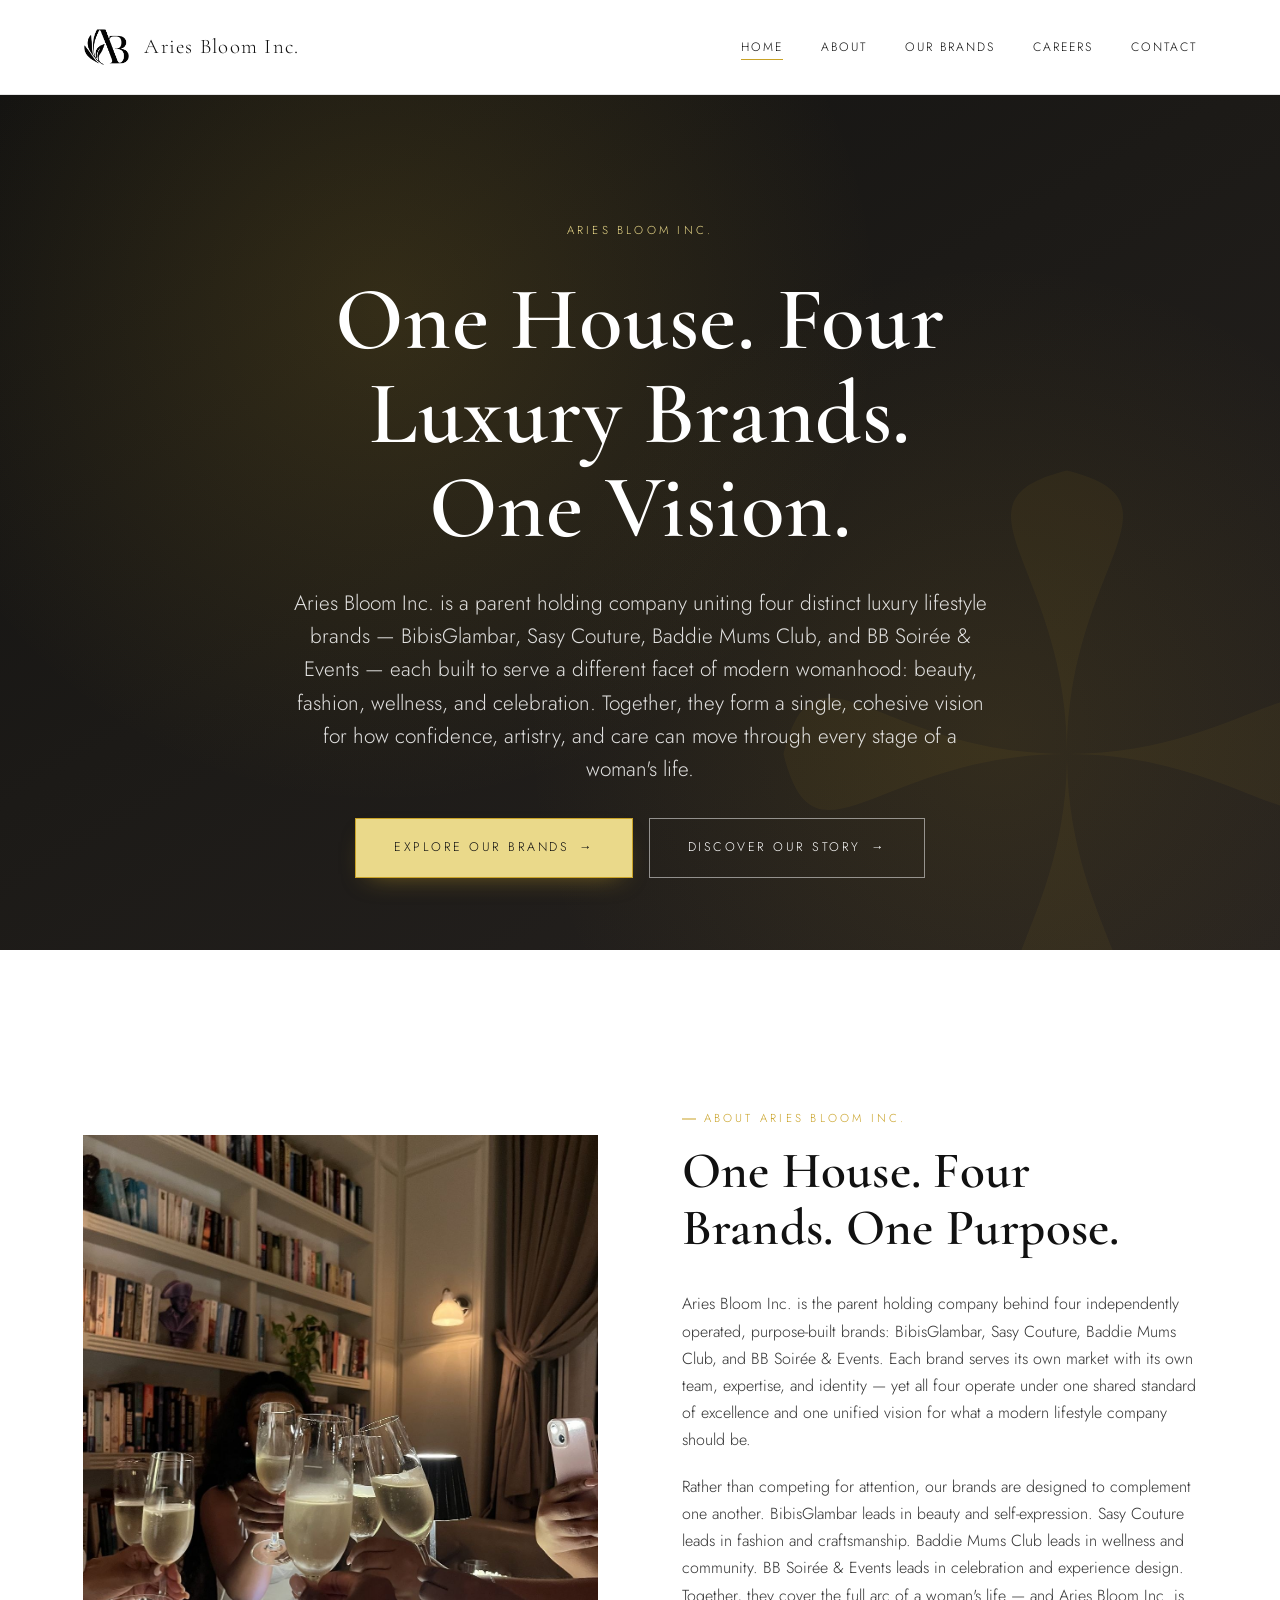
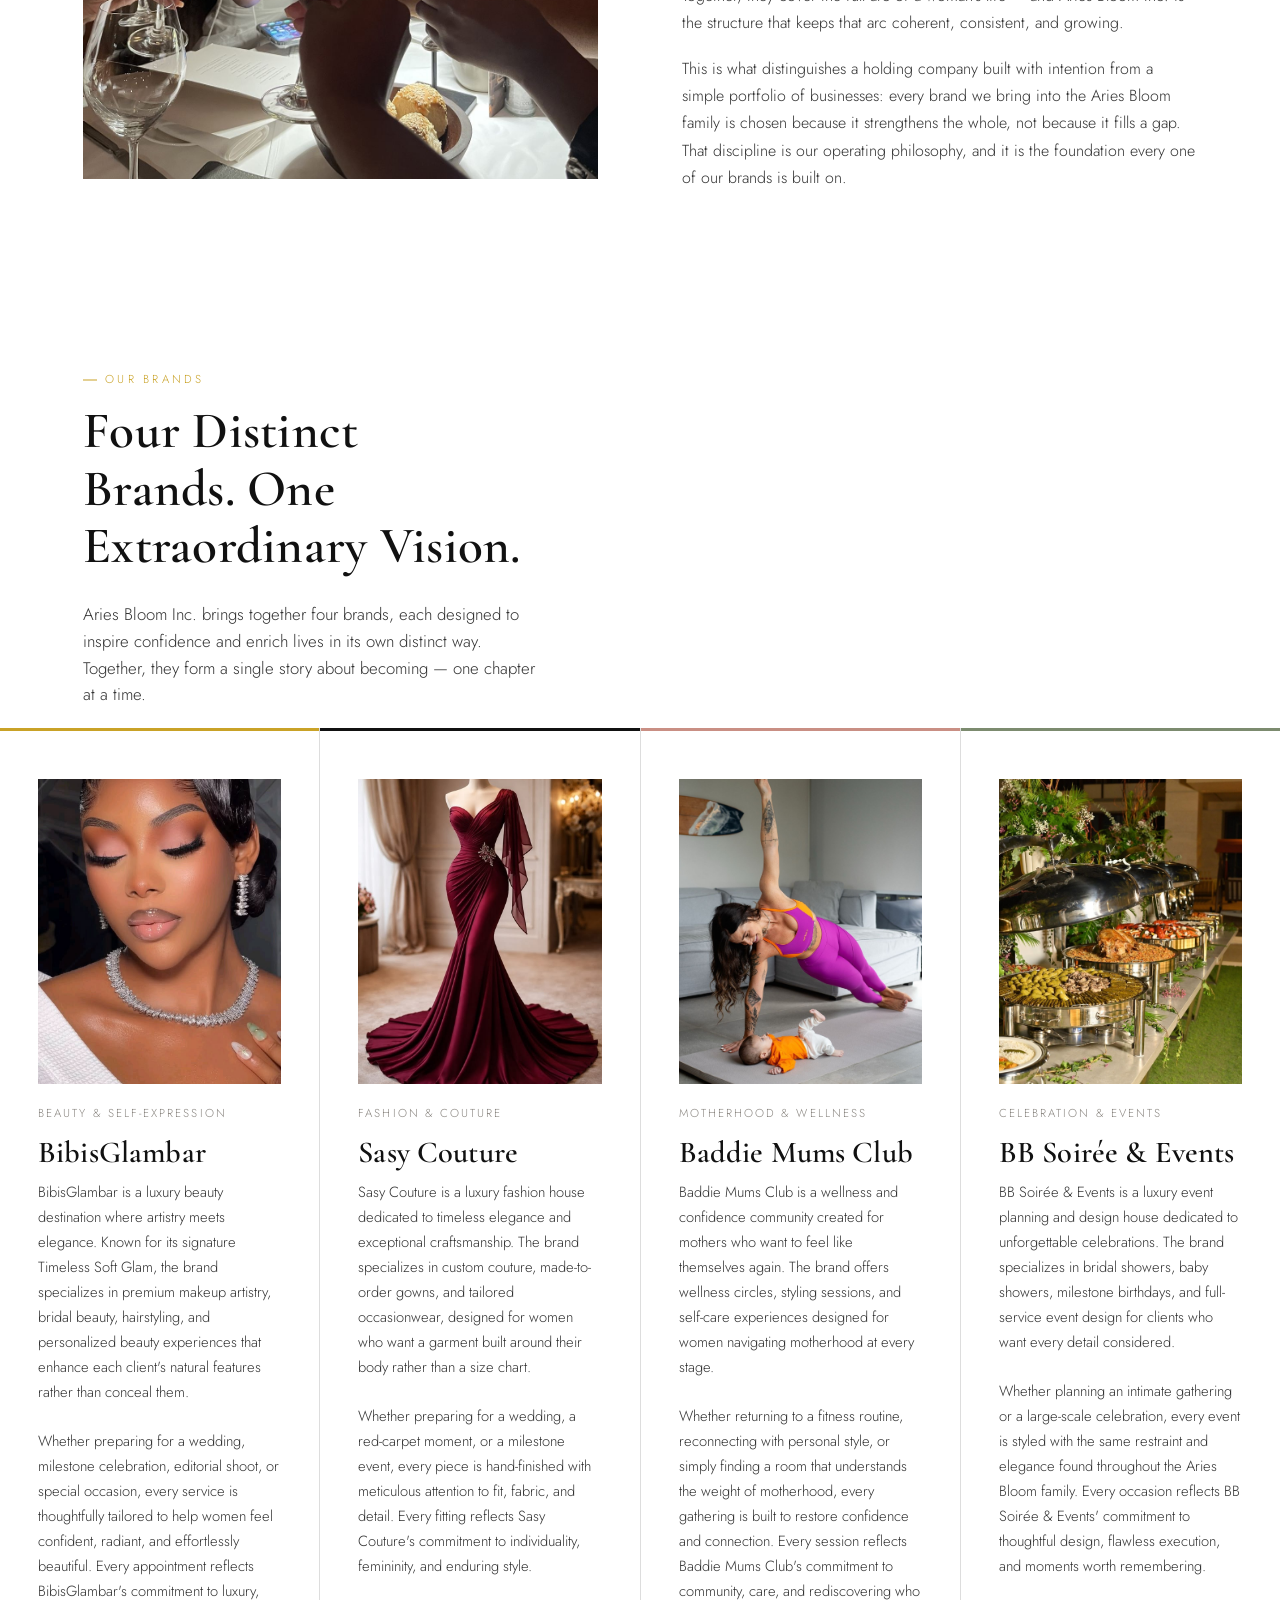
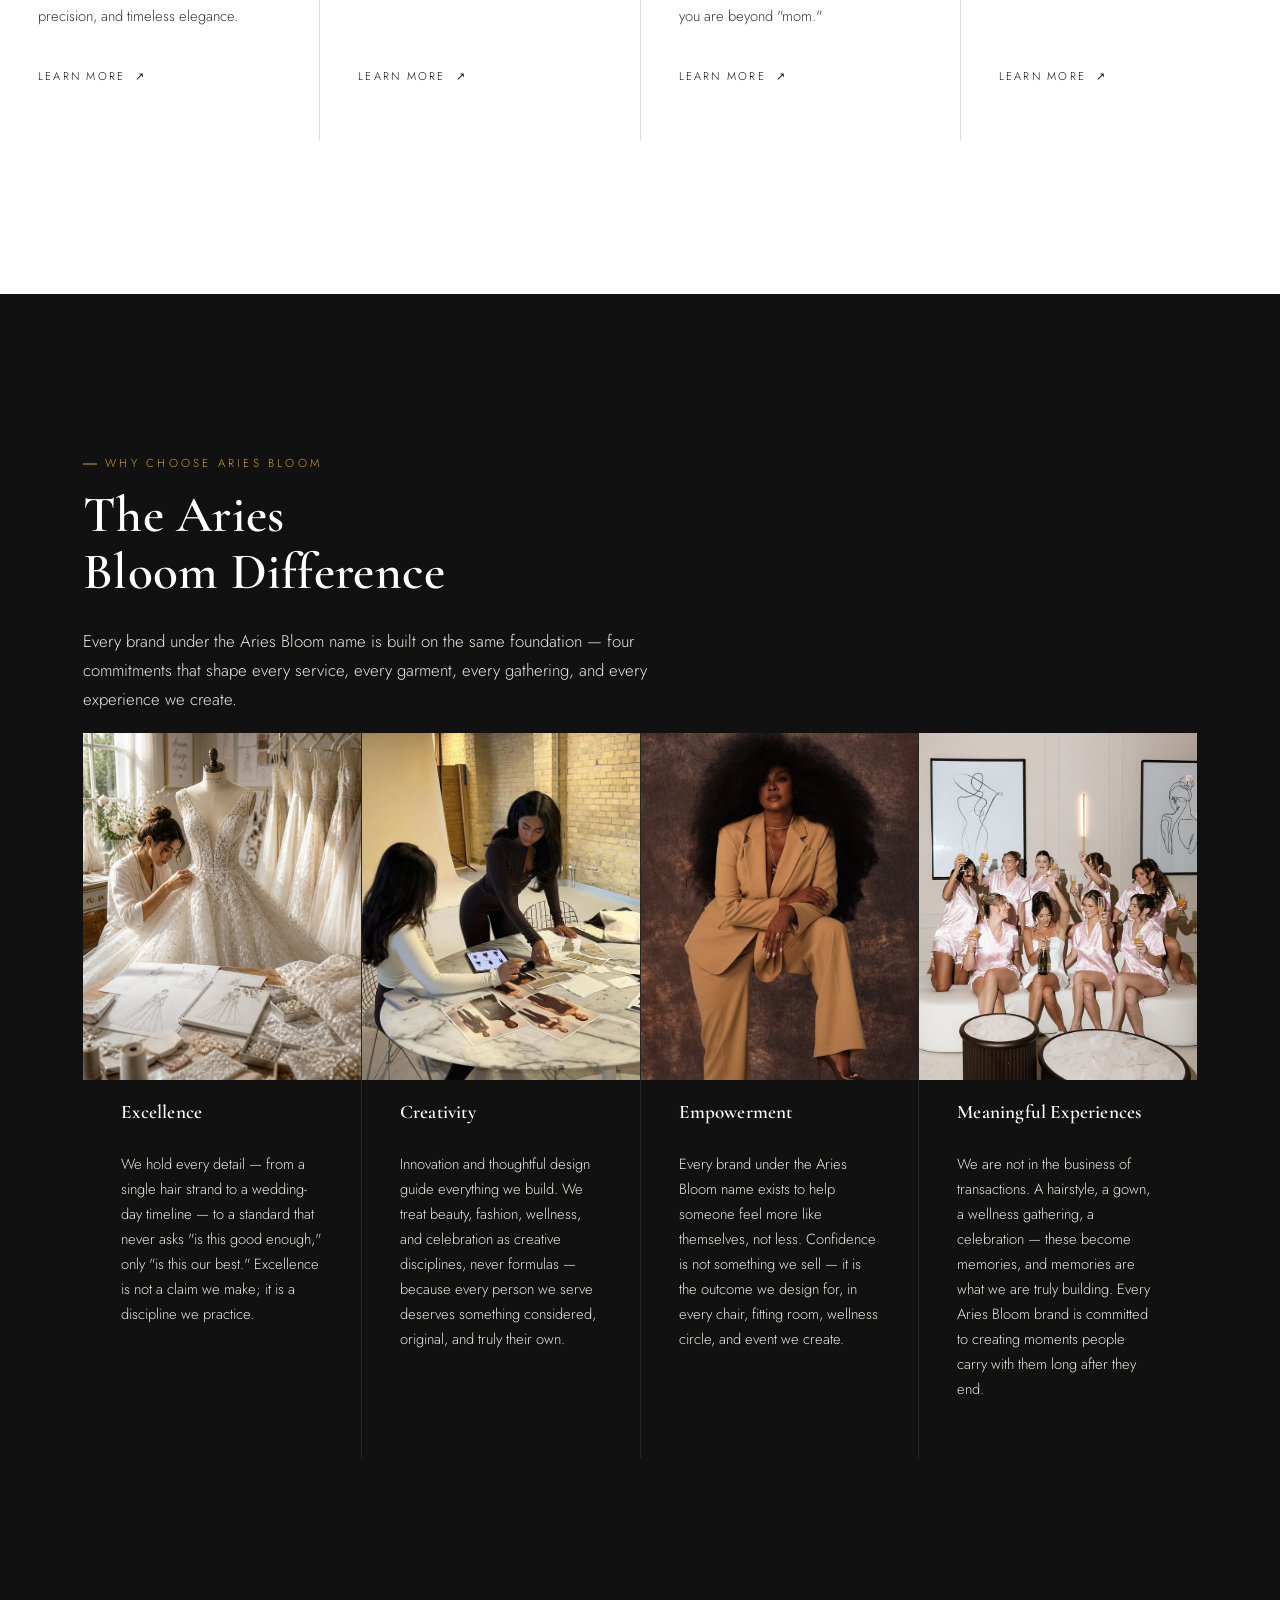
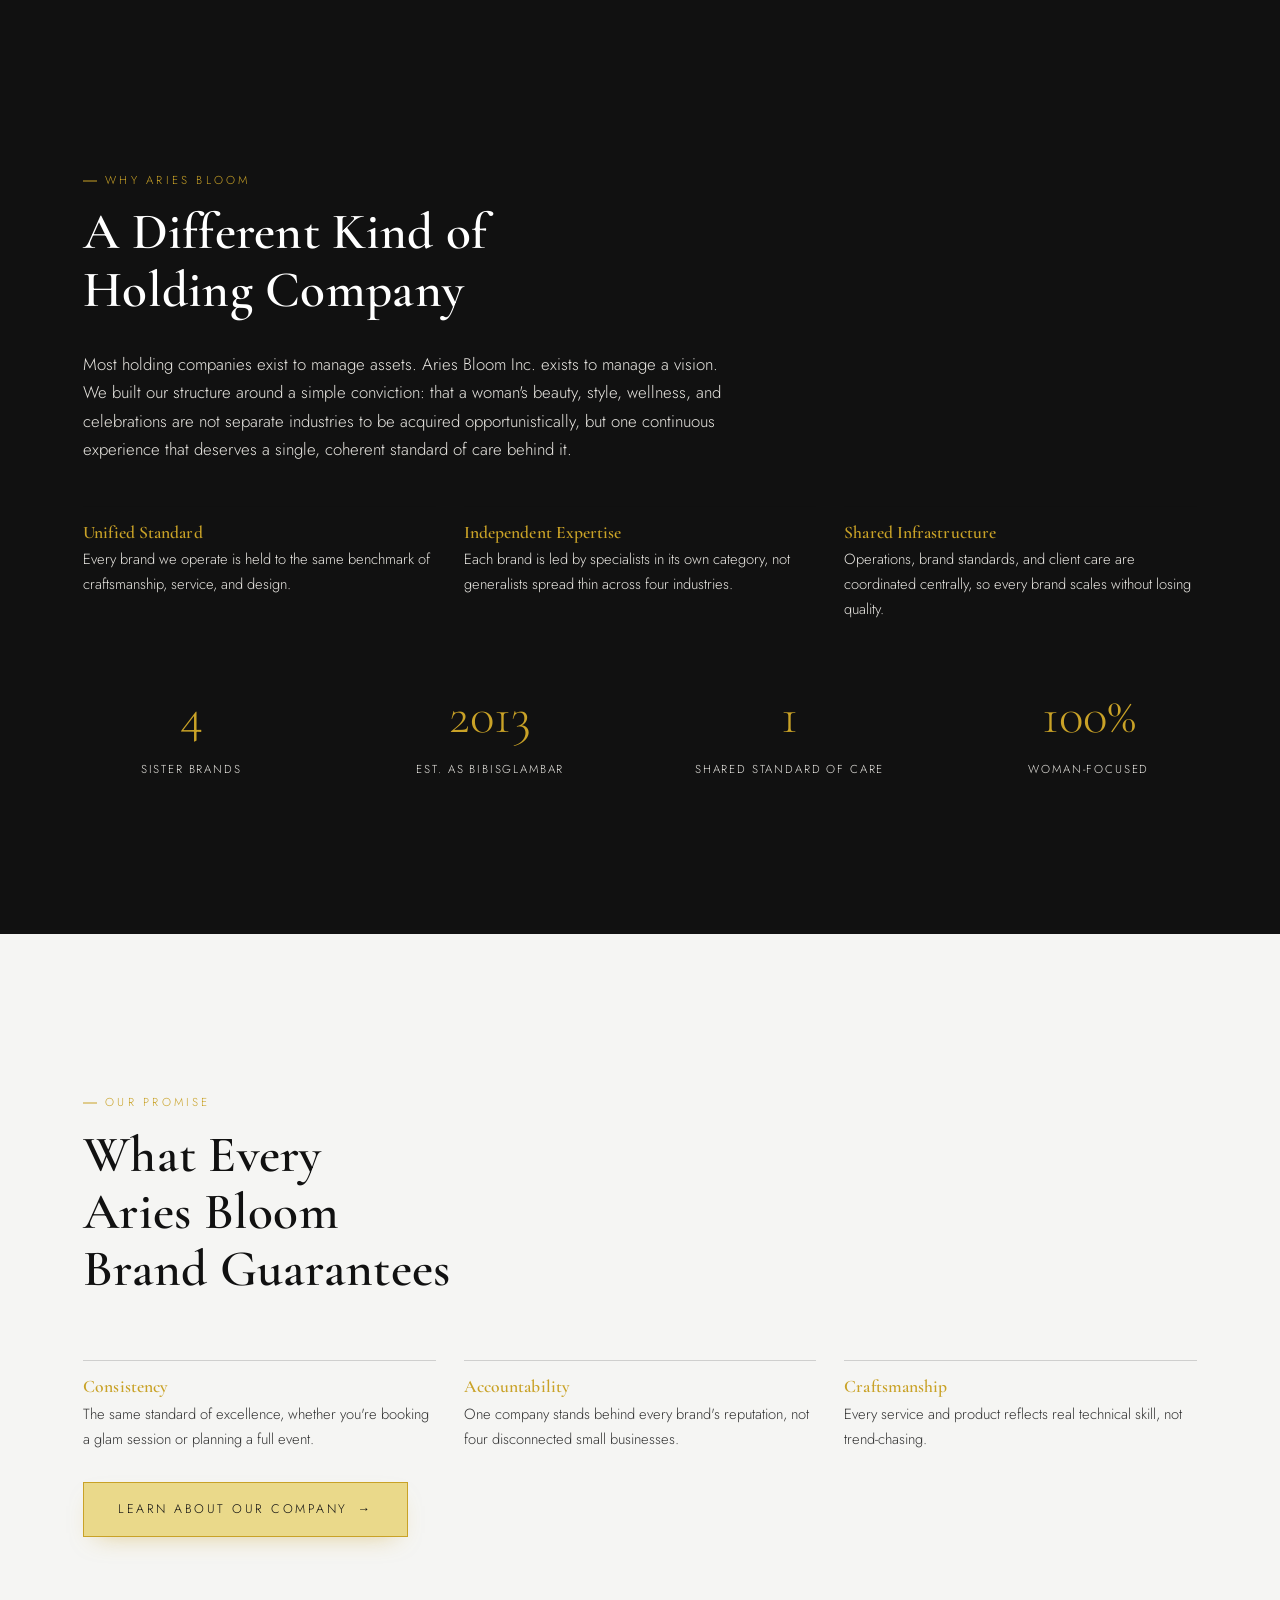
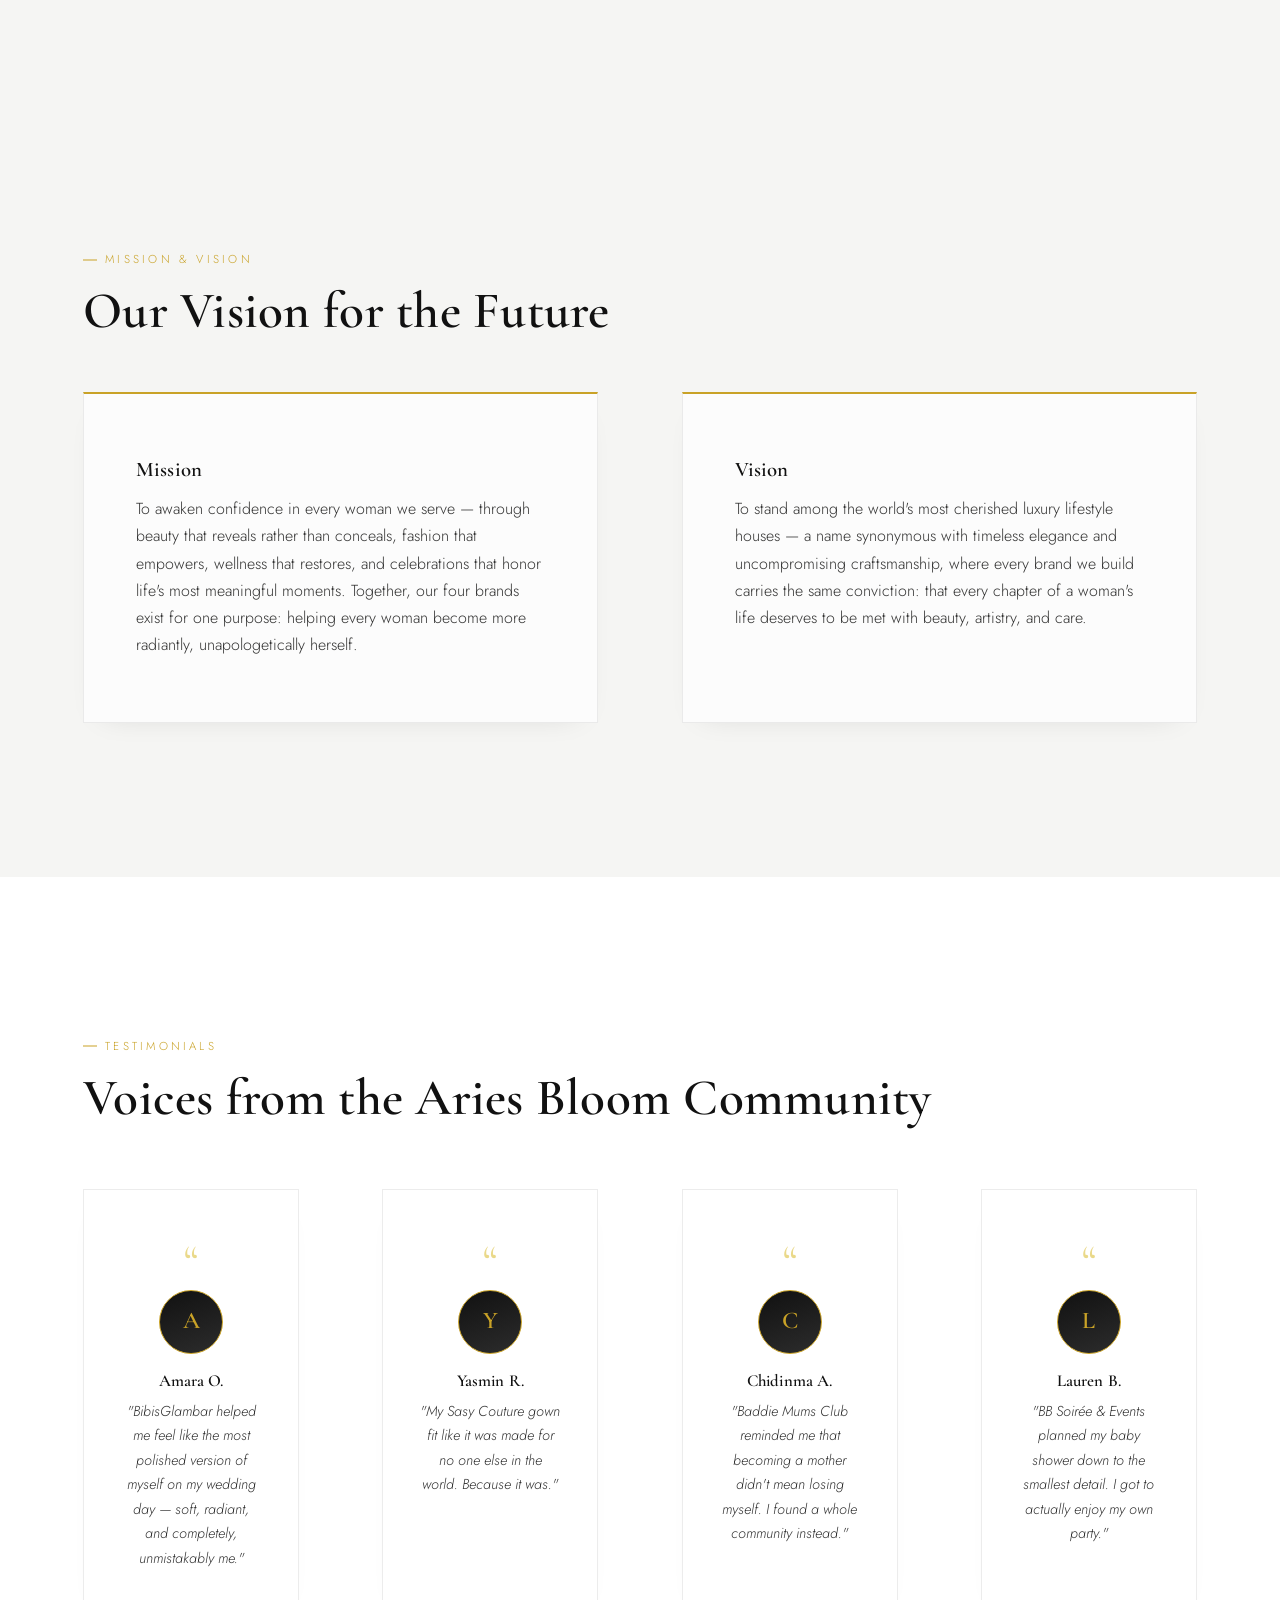
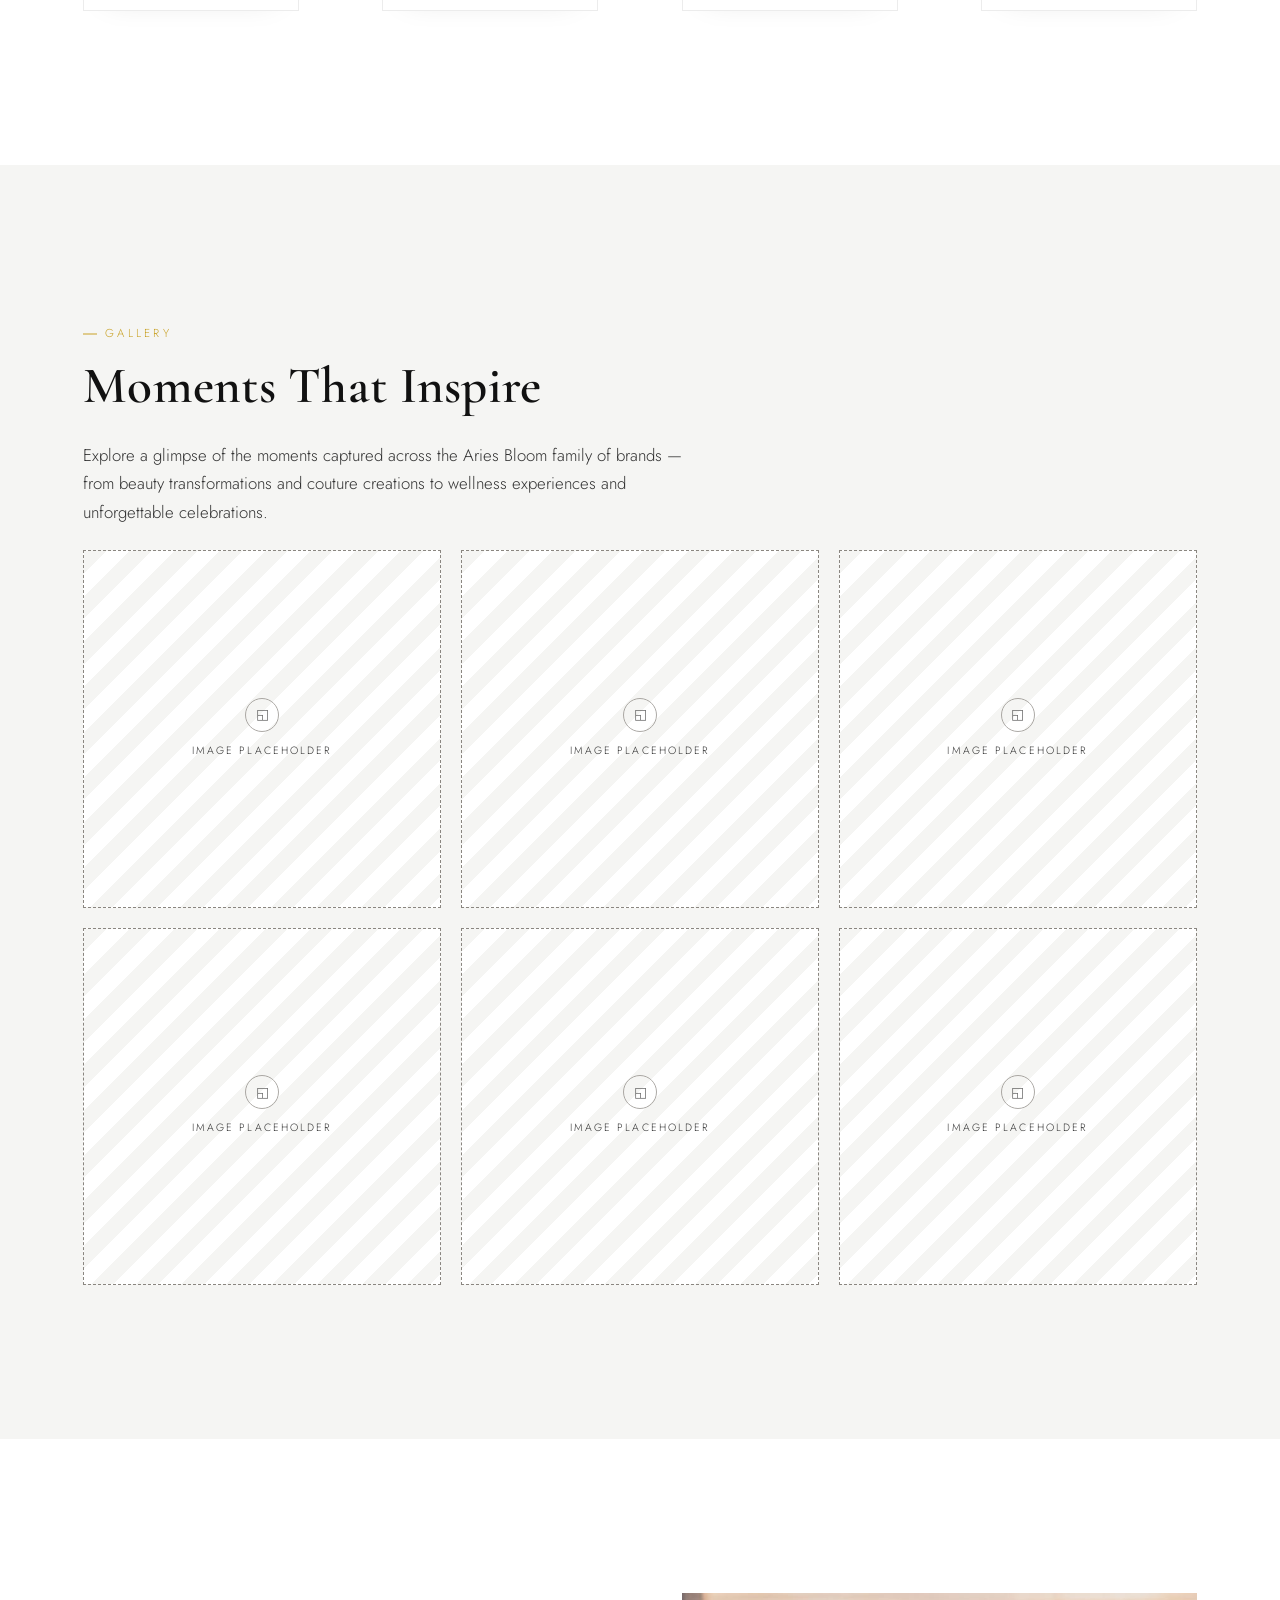
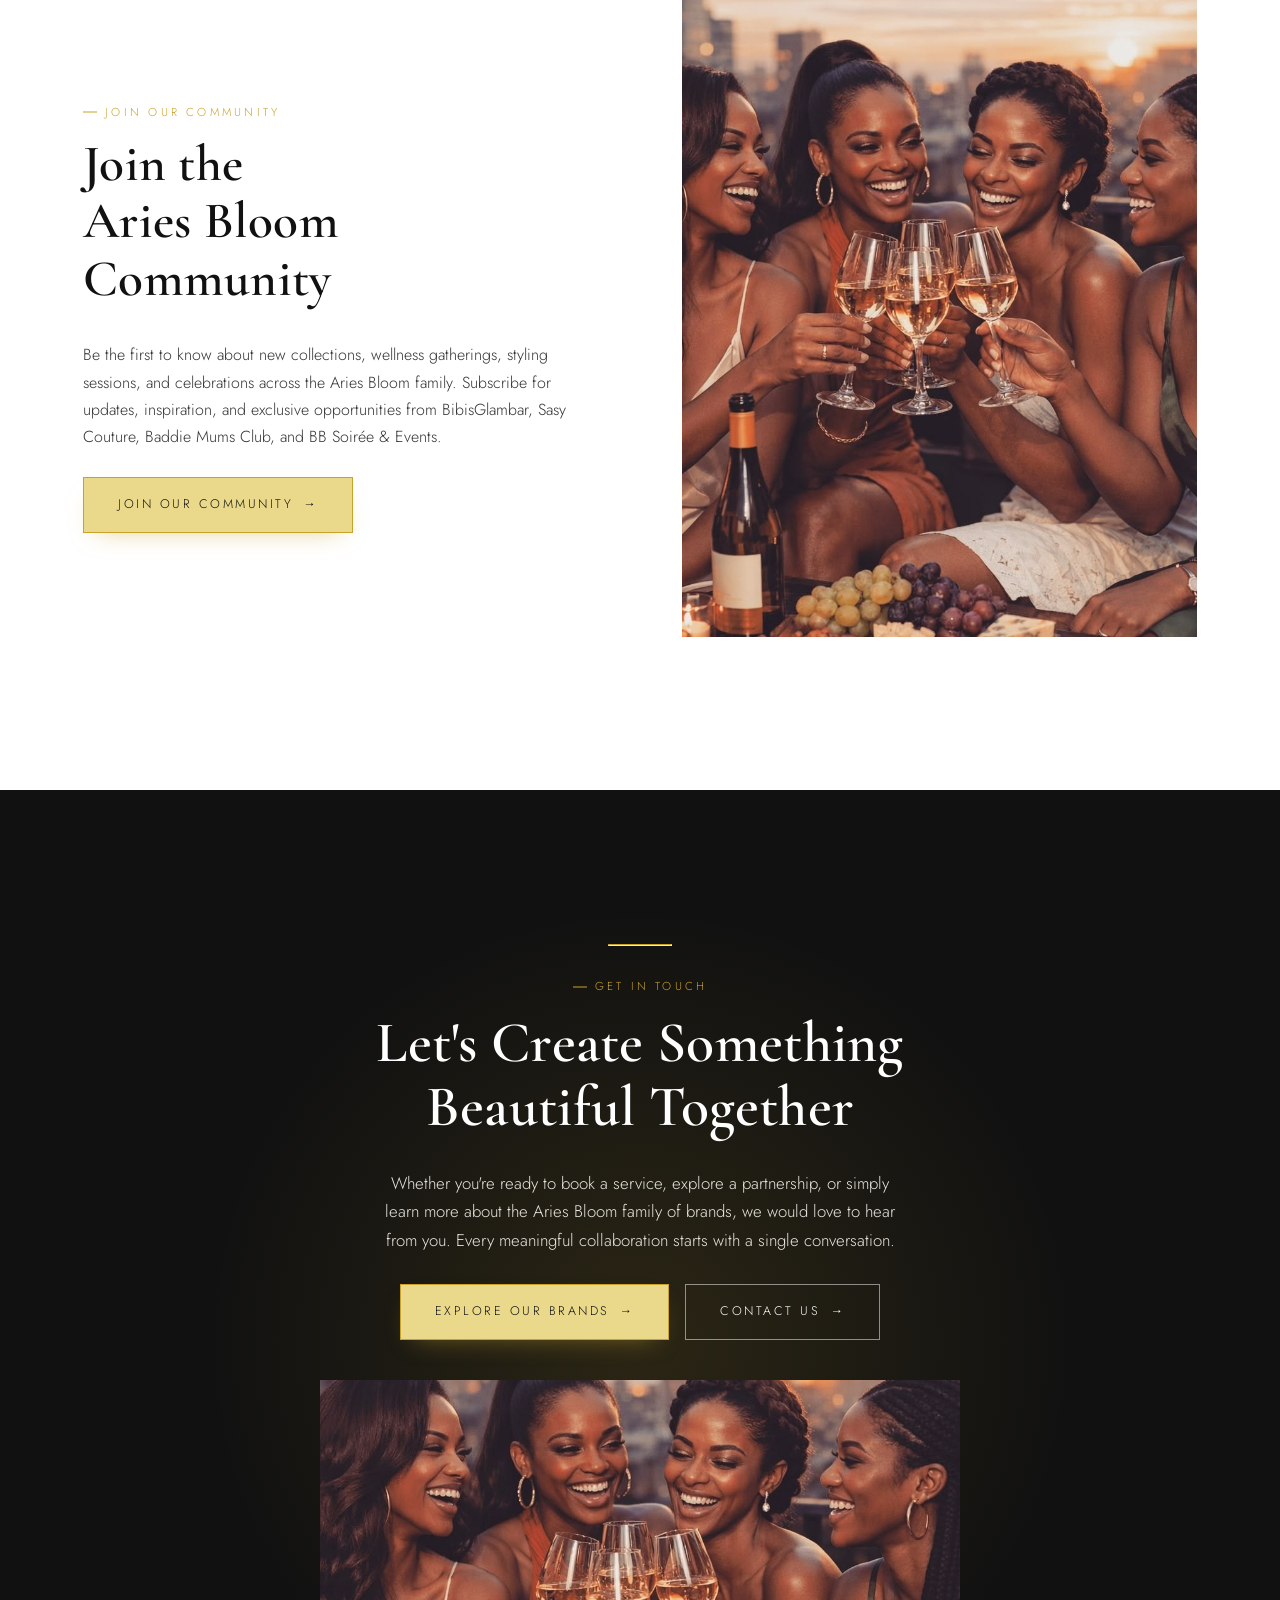
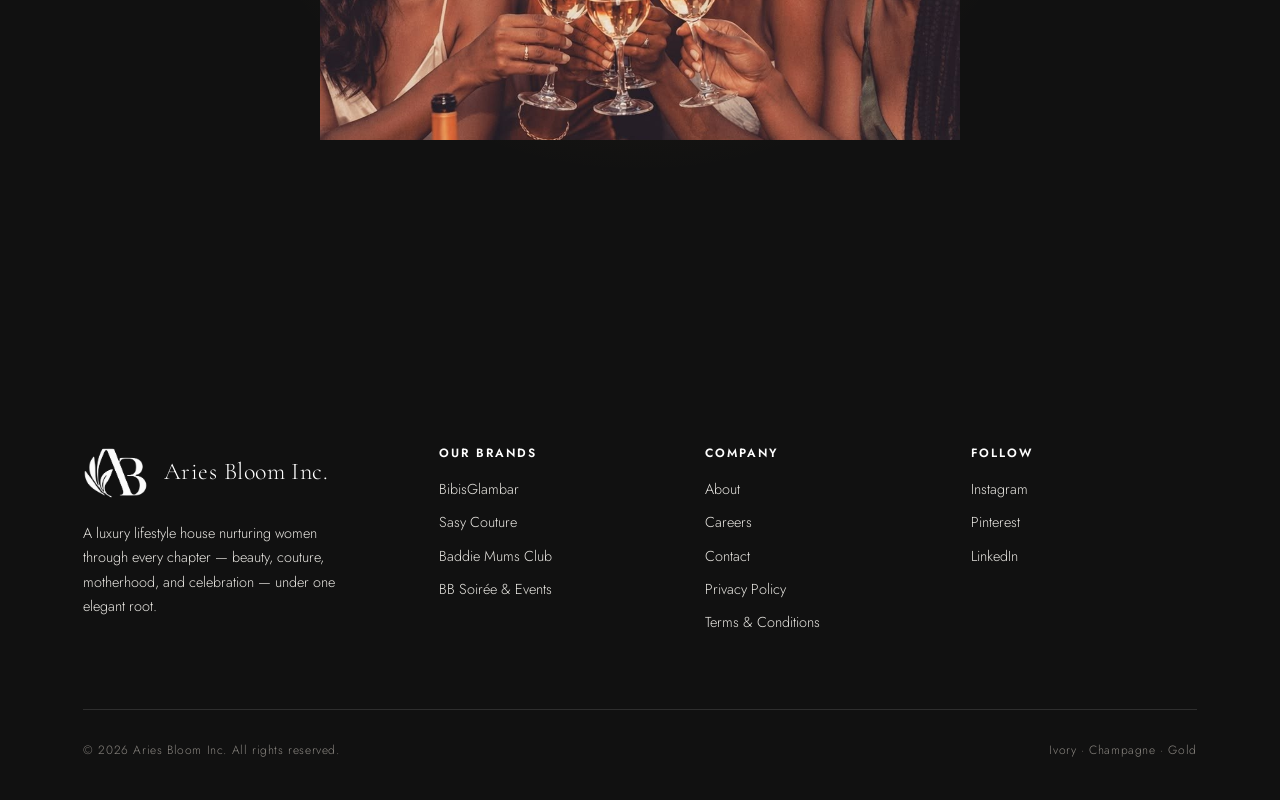
==== index.html @ 14cc3aaf "Add files via upload" ====
<!DOCTYPE html>
<html lang="en">
<head>
<meta charset="UTF-8">
<meta name="viewport" content="width=device-width, initial-scale=1.0">
<title>Aries Bloom Inc. — A House of Women's Brands</title>
<meta name="description" content="Aries Bloom Inc. is the parent house behind BibisGlambar, Sasy Couture, Baddie Mums Club and BB Soirée & Events — inspiring confidence through beauty, fashion, wellness and unforgettable events.">
<link rel="preconnect" href="https://fonts.googleapis.com">
<link href="https://fonts.googleapis.com/css2?family=Cormorant+Garamond:wght@400;500;600&family=Jost:wght@300;400;500&display=swap" rel="stylesheet">
<link rel="stylesheet" href="css/style.css">
<meta property="og:title" content="Aries Bloom Inc. — A House of Women's Brands">
<meta property="og:description" content="The parent company behind BibisGlambar, Sasy Couture, Baddie Mums Club and BB Soirée & Events.">
<meta property="og:type" content="website">
</head>
<body>

<div class="emblem-loader" aria-hidden="true">
  <svg viewBox="0 0 100 100" fill="none">
    <path class="petal" d="M50 50 C50 20, 30 10, 50 5 C70 10, 50 20, 50 50 Z" fill="#C9A227"/>
    <path class="petal" d="M50 50 C80 50, 90 30, 95 50 C90 70, 80 50, 50 50 Z" fill="#111111"/>
    <path class="petal" d="M50 50 C50 80, 70 90, 50 95 C30 90, 50 80, 50 50 Z" fill="#C98F84"/>
    <path class="petal" d="M50 50 C20 50, 10 70, 5 50 C10 30, 20 50, 50 50 Z" fill="#7C8B6F"/>
  </svg>
</div>

<header class="site-header">
  <nav class="nav">
    <a href="index.html" class="nav__mark">
      <img src="images/logo-mark-black.png" alt="" aria-hidden="true" class="nav__logo">
      Aries Bloom Inc.
    </a>
    <button class="nav__toggle" aria-expanded="false" aria-controls="primary-nav">Menu</button>
    <ul class="nav__links" id="primary-nav">
      <li><a href="index.html" aria-current="page">Home</a></li>
      <li><a href="about.html">About</a></li>
      <li><a href="our-brands.html">Our Brands</a></li>
      <li><a href="careers.html">Careers</a></li>
      <li><a href="contact.html">Contact</a></li>
    </ul>
  </nav>
</header>

<main>

  <!-- =========================================================
       1. HERO SECTION — cinematic full-bleed banner
       ========================================================= -->
  <section class="hero hero--cinematic">
    <div class="hero__banner">
      <div class="hero__media"></div>
      <div class="hero__content">
      <span class="eyebrow" style="color:var(--gold-soft);">Aries Bloom Inc.</span>
      <h1 style="max-width:16ch;">One House. Four Luxury Brands. One Vision.</h1>
      <p class="lede">Aries Bloom Inc. is a parent holding company uniting four distinct luxury lifestyle brands — BibisGlambar, Sasy Couture, Baddie Mums Club, and BB Soirée &amp; Events — each built to serve a different facet of modern womanhood: beauty, fashion, wellness, and celebration. Together, they form a single, cohesive vision for how confidence, artistry, and care can move through every stage of a woman's life.</p>
      <div class="hero__actions">
        <a href="our-brands.html" class="btn btn--gold">Explore Our Brands</a>
        <a href="about.html" class="btn btn--light">Discover Our Story</a>
      </div>
      </div>
    </div>
  </section>

  <!-- =========================================================
       2. ABOUT ARIES BLOOM INC.
       ========================================================= -->
  <section class="section">
    <div class="wrap split reveal">
      <div class="split__image">
        <img src="images/one-house-four-brands.jpg" alt="A celebratory toast among a close circle of women, reflecting the warmth and community at the heart of the Aries Bloom family of brands." style="width:100%; height:100%; object-fit:cover; aspect-ratio:4/5;">
      </div>
      <div>
        <span class="eyebrow">About Aries Bloom Inc.</span>
        <h2>One House. Four Brands. One Purpose.</h2>

        <p>Aries Bloom Inc. is the parent holding company behind four independently operated, purpose-built brands: BibisGlambar, Sasy Couture, Baddie Mums Club, and BB Soirée &amp; Events. Each brand serves its own market with its own team, expertise, and identity — yet all four operate under one shared standard of excellence and one unified vision for what a modern lifestyle company should be.</p>

        <p>Rather than competing for attention, our brands are designed to complement one another. BibisGlambar leads in beauty and self-expression. Sasy Couture leads in fashion and craftsmanship. Baddie Mums Club leads in wellness and community. BB Soirée &amp; Events leads in celebration and experience design. Together, they cover the full arc of a woman's life — and Aries Bloom Inc. is the structure that keeps that arc coherent, consistent, and growing.</p>

        <p>This is what distinguishes a holding company built with intention from a simple portfolio of businesses: every brand we bring into the Aries Bloom family is chosen because it strengthens the whole, not because it fills a gap. That discipline is our operating philosophy, and it is the foundation every one of our brands is built on.</p>
      </div>
    </div>
  </section>

  <!-- =========================================================
       3. OUR BRANDS
       ========================================================= -->
  <section class="section" style="padding-top:0;">
    <div class="wrap reveal">
      <span class="eyebrow">Our Brands</span>
      <h2 style="max-width:20ch; margin-bottom:0.5em;">Four Distinct Brands. One Extraordinary Vision.</h2>
      <p class="lede" style="font-size:1.05rem;">Aries Bloom Inc. brings together four brands, each designed to inspire confidence and enrich lives in its own distinct way. Together, they form a single story about becoming — one chapter at a time.</p>
    </div>
    <div class="brand-grid reveal">

      <article class="brand-card" style="--accent:var(--brand-glambar);">
        <div class="brand-card__image">
          <img src="images/brand-bibisglambar.jpg" alt="A close-up beauty portrait featuring soft glam makeup artistry and fine jewelry, representing BibisGlambar's signature style.">
        </div>
        <span class="tag">Beauty &amp; Self-Expression</span>
        <h3>BibisGlambar</h3>
        <p>BibisGlambar is a luxury beauty destination where artistry meets elegance. Known for its signature Timeless Soft Glam, the brand specializes in premium makeup artistry, bridal beauty, hairstyling, and personalized beauty experiences that enhance each client's natural features rather than conceal them.</p>
        <p>Whether preparing for a wedding, milestone celebration, editorial shoot, or special occasion, every service is thoughtfully tailored to help women feel confident, radiant, and effortlessly beautiful. Every appointment reflects BibisGlambar's commitment to luxury, precision, and timeless elegance.</p>
        <a href="brands/bibisglambar.html" class="btn">Learn More</a>
      </article>

      <article class="brand-card" style="--accent:var(--brand-couture);">
        <div class="brand-card__image">
          <img src="images/brand-sasy-couture.jpg" alt="A burgundy silk couture gown with a hand-draped bodice and sweeping train, representing Sasy Couture craftsmanship.">
        </div>
        <span class="tag">Fashion &amp; Couture</span>
        <h3>Sasy Couture</h3>
        <p>Sasy Couture is a luxury fashion house dedicated to timeless elegance and exceptional craftsmanship. The brand specializes in custom couture, made-to-order gowns, and tailored occasionwear, designed for women who want a garment built around their body rather than a size chart.</p>
        <p>Whether preparing for a wedding, a red-carpet moment, or a milestone event, every piece is hand-finished with meticulous attention to fit, fabric, and detail. Every fitting reflects Sasy Couture's commitment to individuality, femininity, and enduring style.</p>
        <a href="brands/sasy-couture.html" class="btn">Learn More</a>
      </article>

      <article class="brand-card" style="--accent:var(--brand-mums);">
        <div class="brand-card__image">
          <img src="images/brand-baddie-mums-club.jpg" alt="A mother sharing a playful wellness moment with her baby at home, representing the Baddie Mums Club community.">
        </div>
        <span class="tag">Motherhood &amp; Wellness</span>
        <h3>Baddie Mums Club</h3>
        <p>Baddie Mums Club is a wellness and confidence community created for mothers who want to feel like themselves again. The brand offers wellness circles, styling sessions, and self-care experiences designed for women navigating motherhood at every stage.</p>
        <p>Whether returning to a fitness routine, reconnecting with personal style, or simply finding a room that understands the weight of motherhood, every gathering is built to restore confidence and connection. Every session reflects Baddie Mums Club's commitment to community, care, and rediscovering who you are beyond "mom."</p>
        <a href="brands/baddie-mums-club.html" class="btn">Learn More</a>
      </article>

      <article class="brand-card" style="--accent:var(--brand-soiree);">
        <div class="brand-card__image">
          <img src="images/brand-bb-soiree.jpg" alt="An elegantly styled celebration buffet with lush floral arrangements, representing BB Soirée &amp; Events design.">
        </div>
        <span class="tag">Celebration &amp; Events</span>
        <h3>BB Soirée &amp; Events</h3>
        <p>BB Soirée &amp; Events is a luxury event planning and design house dedicated to unforgettable celebrations. The brand specializes in bridal showers, baby showers, milestone birthdays, and full-service event design for clients who want every detail considered.</p>
        <p>Whether planning an intimate gathering or a large-scale celebration, every event is styled with the same restraint and elegance found throughout the Aries Bloom family. Every occasion reflects BB Soirée &amp; Events' commitment to thoughtful design, flawless execution, and moments worth remembering.</p>
        <a href="brands/bb-soiree-events.html" class="btn">Learn More</a>
      </article>

    </div>
  </section>

  <!-- =========================================================
       4. WHY CHOOSE ARIES BLOOM
       ========================================================= -->
  <section class="section section--dark">
    <div class="wrap reveal">
      <span class="eyebrow">Why Choose Aries Bloom</span>
      <h2 style="max-width:16ch; margin-bottom:0.5em;">The Aries Bloom Difference</h2>
      <p style="max-width:60ch; font-size:1.05rem;">Every brand under the Aries Bloom name is built on the same foundation — four commitments that shape every service, every garment, every gathering, and every experience we create.</p>
    </div>
    <div class="wrap">
      <div class="feature-grid reveal" style="margin-top:1em;">
        <div class="feature-card">
          <div class="feature-card__image">
            <img src="images/feature-excellence.jpg" alt="Meticulous hand-detailing on a couture wedding gown, representing the Aries Bloom standard of craftsmanship.">
          </div>
          <h4 style="font-family:var(--font-display); font-size:1.2rem; color:var(--ivory); margin-top:4px;">Excellence</h4>
          <p>We hold every detail — from a single hair strand to a wedding-day timeline — to a standard that never asks "is this good enough," only "is this our best." Excellence is not a claim we make; it is a discipline we practice.</p>
        </div>
        <div class="feature-card">
          <div class="feature-card__image">
            <img src="images/feature-creativity.jpg" alt="Two designers reviewing fabric swatches and sketches during a creative styling session.">
          </div>
          <h4 style="font-family:var(--font-display); font-size:1.2rem; color:var(--ivory); margin-top:4px;">Creativity</h4>
          <p>Innovation and thoughtful design guide everything we build. We treat beauty, fashion, wellness, and celebration as creative disciplines, never formulas — because every person we serve deserves something considered, original, and truly their own.</p>
        </div>
        <div class="feature-card">
          <div class="feature-card__image">
            <img src="images/feature-empowerment.jpg" alt="A confident portrait embodying the empowerment at the heart of every Aries Bloom brand.">
          </div>
          <h4 style="font-family:var(--font-display); font-size:1.2rem; color:var(--ivory); margin-top:4px;">Empowerment</h4>
          <p>Every brand under the Aries Bloom name exists to help someone feel more like themselves, not less. Confidence is not something we sell — it is the outcome we design for, in every chair, fitting room, wellness circle, and event we create.</p>
        </div>
        <div class="feature-card">
          <div class="feature-card__image">
            <img src="images/feature-meaningful-experiences.jpg" alt="Friends celebrating together, champagne in hand, capturing a meaningful Aries Bloom experience.">
          </div>
          <h4 style="font-family:var(--font-display); font-size:1.2rem; color:var(--ivory); margin-top:4px;">Meaningful Experiences</h4>
          <p>We are not in the business of transactions. A hairstyle, a gown, a wellness gathering, a celebration — these become memories, and memories are what we are truly building. Every Aries Bloom brand is committed to creating moments people carry with them long after they end.</p>
        </div>
      </div>
    </div>
  </section>

  <!-- =========================================================
  <!-- =========================================================
       5. WHY ARIES BLOOM
       ========================================================= -->
  <section class="section section--dark">
    <div class="wrap reveal">
      <span class="eyebrow">Why Aries Bloom</span>
      <h2 style="max-width:20ch; margin-bottom:0.6em;">A Different Kind of Holding Company</h2>
      <p style="max-width:64ch; font-size:1.05rem;">Most holding companies exist to manage assets. Aries Bloom Inc. exists to manage a vision. We built our structure around a simple conviction: that a woman's beauty, style, wellness, and celebrations are not separate industries to be acquired opportunistically, but one continuous experience that deserves a single, coherent standard of care behind it.</p>

      <div class="values-row" style="margin-top:2.6em;">
        <div>
          <h4 style="font-family:var(--font-display); color:var(--gold); font-size:1.1rem; margin-bottom:0.3em;">Unified Standard</h4>
          <p style="font-size:0.92rem; margin:0; color:var(--nude);">Every brand we operate is held to the same benchmark of craftsmanship, service, and design.</p>
        </div>
        <div>
          <h4 style="font-family:var(--font-display); color:var(--gold); font-size:1.1rem; margin-bottom:0.3em;">Independent Expertise</h4>
          <p style="font-size:0.92rem; margin:0; color:var(--nude);">Each brand is led by specialists in its own category, not generalists spread thin across four industries.</p>
        </div>
        <div>
          <h4 style="font-family:var(--font-display); color:var(--gold); font-size:1.1rem; margin-bottom:0.3em;">Shared Infrastructure</h4>
          <p style="font-size:0.92rem; margin:0; color:var(--nude);">Operations, brand standards, and client care are coordinated centrally, so every brand scales without losing quality.</p>
        </div>
      </div>

      <div class="stats" style="margin-top:3.2em;">
        <div><div class="stat__num">4</div><div class="stat__label">Sister Brands</div></div>
        <div><div class="stat__num">2013</div><div class="stat__label">Est. As BibisGlambar</div></div>
        <div><div class="stat__num">1</div><div class="stat__label">Shared Standard of Care</div></div>
        <div><div class="stat__num">100%</div><div class="stat__label">Woman-Focused</div></div>
      </div>
    </div>
  </section>

  <!-- =========================================================
       5B. BRAND PROMISE / WHY CHOOSE US
       ========================================================= -->
  <section class="section section--champagne">
    <div class="wrap reveal">
      <span class="eyebrow">Our Promise</span>
      <h2 style="max-width:20ch; margin-bottom:1.2em;">What Every Aries Bloom Brand Guarantees</h2>
      <div class="values-row">
        <div>
          <h4 style="font-family:var(--font-display); color:var(--gold); font-size:1.1rem; margin-bottom:0.3em;">Consistency</h4>
          <p style="font-size:0.92rem; margin:0;">The same standard of excellence, whether you're booking a glam session or planning a full event.</p>
        </div>
        <div>
          <h4 style="font-family:var(--font-display); color:var(--gold); font-size:1.1rem; margin-bottom:0.3em;">Accountability</h4>
          <p style="font-size:0.92rem; margin:0;">One company stands behind every brand's reputation, not four disconnected small businesses.</p>
        </div>
        <div>
          <h4 style="font-family:var(--font-display); color:var(--gold); font-size:1.1rem; margin-bottom:0.3em;">Craftsmanship</h4>
          <p style="font-size:0.92rem; margin:0;">Every service and product reflects real technical skill, not trend-chasing.</p>
        </div>
      </div>
      <a href="about.html" class="btn btn--gold" style="margin-top:2.4em;">Learn About Our Company</a>
    </div>
  </section>


  <!-- =========================================================
       6. MISSION & VISION
       ========================================================= -->
  <section class="section section--champagne">
    <div class="wrap reveal">
      <span class="eyebrow">Mission &amp; Vision</span>
      <h2 style="margin-bottom:1em;">Our Vision for the Future</h2>

      <div class="mv-grid">
        <div class="mv-card">
          <h3 style="font-size:1.3rem; margin-bottom:0.6em;">Mission</h3>
          <p style="margin:0;">To awaken confidence in every woman we serve — through beauty that reveals rather than conceals, fashion that empowers, wellness that restores, and celebrations that honor life's most meaningful moments. Together, our four brands exist for one purpose: helping every woman become more radiantly, unapologetically herself.</p>
        </div>
        <div class="mv-card">
          <h3 style="font-size:1.3rem; margin-bottom:0.6em;">Vision</h3>
          <p style="margin:0;">To stand among the world's most cherished luxury lifestyle houses — a name synonymous with timeless elegance and uncompromising craftsmanship, where every brand we build carries the same conviction: that every chapter of a woman's life deserves to be met with beauty, artistry, and care.</p>
        </div>
      </div>
    </div>
  </section>

  <!-- =========================================================
       7. TESTIMONIALS
       ========================================================= -->
  <section class="section">
    <div class="wrap reveal">
      <span class="eyebrow">Testimonials</span>
      <h2 style="margin-bottom:1.2em;">Voices from the Aries Bloom Community</h2>

      <div class="testimonial-grid">
        <div class="testimonial-card" style="text-align:center;">
          <div class="testimonial-avatar" aria-hidden="true">A</div>
          <h4 style="font-family:var(--font-display); font-size:1.05rem; margin-bottom:0.5em;">Amara O.</h4>
          <p style="font-style:italic; color:var(--taupe-deep); font-size:0.9rem; margin:0;">"BibisGlambar helped me feel like the most polished version of myself on my wedding day — soft, radiant, and completely, unmistakably me."</p>
        </div>
        <div class="testimonial-card" style="text-align:center;">
          <div class="testimonial-avatar" aria-hidden="true">Y</div>
          <h4 style="font-family:var(--font-display); font-size:1.05rem; margin-bottom:0.5em;">Yasmin R.</h4>
          <p style="font-style:italic; color:var(--taupe-deep); font-size:0.9rem; margin:0;">"My Sasy Couture gown fit like it was made for no one else in the world. Because it was."</p>
        </div>
        <div class="testimonial-card" style="text-align:center;">
          <div class="testimonial-avatar" aria-hidden="true">C</div>
          <h4 style="font-family:var(--font-display); font-size:1.05rem; margin-bottom:0.5em;">Chidinma A.</h4>
          <p style="font-style:italic; color:var(--taupe-deep); font-size:0.9rem; margin:0;">"Baddie Mums Club reminded me that becoming a mother didn't mean losing myself. I found a whole community instead."</p>
        </div>
        <div class="testimonial-card" style="text-align:center;">
          <div class="testimonial-avatar" aria-hidden="true">L</div>
          <h4 style="font-family:var(--font-display); font-size:1.05rem; margin-bottom:0.5em;">Lauren B.</h4>
          <p style="font-style:italic; color:var(--taupe-deep); font-size:0.9rem; margin:0;">"BB Soirée &amp; Events planned my baby shower down to the smallest detail. I got to actually enjoy my own party."</p>
        </div>
      </div>
    </div>
  </section>

  <!-- =========================================================
       8. GALLERY PREVIEW
       ========================================================= -->
  <section class="section section--champagne">
    <div class="wrap reveal">
      <span class="eyebrow">Gallery</span>
      <h2 style="margin-bottom:0.5em;">Moments That Inspire</h2>
      <p style="max-width:60ch; font-size:1.05rem; margin-bottom:1.4em;">Explore a glimpse of the moments captured across the Aries Bloom family of brands — from beauty transformations and couture creations to wellness experiences and unforgettable celebrations.</p>

      <div class="gallery-grid">
        <div class="img-placeholder img-placeholder--square"><span class="img-placeholder__icon" aria-hidden="true">◱</span><span class="img-placeholder__label">Image Placeholder</span></div>
        <div class="img-placeholder img-placeholder--square"><span class="img-placeholder__icon" aria-hidden="true">◱</span><span class="img-placeholder__label">Image Placeholder</span></div>
        <div class="img-placeholder img-placeholder--square"><span class="img-placeholder__icon" aria-hidden="true">◱</span><span class="img-placeholder__label">Image Placeholder</span></div>
        <div class="img-placeholder img-placeholder--square"><span class="img-placeholder__icon" aria-hidden="true">◱</span><span class="img-placeholder__label">Image Placeholder</span></div>
        <div class="img-placeholder img-placeholder--square"><span class="img-placeholder__icon" aria-hidden="true">◱</span><span class="img-placeholder__label">Image Placeholder</span></div>
        <div class="img-placeholder img-placeholder--square"><span class="img-placeholder__icon" aria-hidden="true">◱</span><span class="img-placeholder__label">Image Placeholder</span></div>
      </div>
    </div>
  </section>

  <!-- =========================================================
       9. JOIN OUR COMMUNITY / CAREERS
       ========================================================= -->
  <section class="section">
    <div class="wrap split reveal">
      <div>
        <span class="eyebrow">Join Our Community</span>
        <h2 style="max-width:16ch;">Join the Aries Bloom Community</h2>
        <p>Be the first to know about new collections, wellness gatherings, styling sessions, and celebrations across the Aries Bloom family. Subscribe for updates, inspiration, and exclusive opportunities from BibisGlambar, Sasy Couture, Baddie Mums Club, and BB Soirée &amp; Events.</p>
        <a href="careers.html" class="btn btn--gold" style="margin-top:8px;">Join Our Community</a>
      </div>
      <div class="split__image">
        <img src="images/join-community.jpg" alt="A group of women toasting together at golden hour, celebrating the Aries Bloom community." style="width:100%; height:100%; object-fit:cover; aspect-ratio:4/5;">
      </div>
    </div>
  </section>

  <!-- =========================================================
       10. CONTACT CALL-TO-ACTION
       ========================================================= -->
  <section class="section section--dark section--closing-cta">
    <div class="wrap reveal" style="text-align:center; position:relative; z-index:1;">
      <hr class="rule--gold" style="margin:0 auto 1.6em;">
      <span class="eyebrow">Get In Touch</span>
      <h2 style="max-width:22ch; margin:0 auto 0.5em; font-size:clamp(2.2rem, 5vw, 3.6rem);">Let's Create Something Beautiful Together</h2>
      <p style="max-width:52ch; margin:0 auto 1.8em; font-size:1.05rem;">Whether you're ready to book a service, explore a partnership, or simply learn more about the Aries Bloom family of brands, we would love to hear from you. Every meaningful collaboration starts with a single conversation.</p>
      <div style="display:flex; gap:16px; flex-wrap:wrap; justify-content:center;">
        <a href="our-brands.html" class="btn btn--gold">Explore Our Brands</a>
        <a href="contact.html" class="btn btn--light">Contact Us</a>
      </div>

      <div class="reveal" style="max-width:640px; margin:2.5em auto 0; aspect-ratio:16/9; overflow:hidden;">
        <img src="images/join-community.jpg" alt="Women celebrating together at golden hour, reflecting the warmth of the Aries Bloom community." style="width:100%; height:100%; object-fit:cover; object-position:center 30%;">
      </div>
    </div>
  </section>

</main>

<!-- =========================================================
     11. FOOTER
     ========================================================= -->
<footer class="site-footer">
  <div class="wrap">
    <div class="footer-grid">
      <div>
        <div class="footer-brand">
          <img src="images/logo-mark-white.png" alt="" aria-hidden="true">
          <span>Aries Bloom Inc.</span>
        </div>
        <p style="color:var(--nude); max-width:34ch; font-size:0.9rem;">A luxury lifestyle house nurturing women through every chapter — beauty, couture, motherhood, and celebration — under one elegant root.</p>
      </div>
      <div>
        <h4>Our Brands</h4>
        <ul>
          <li><a href="brands/bibisglambar.html">BibisGlambar</a></li>
          <li><a href="brands/sasy-couture.html">Sasy Couture</a></li>
          <li><a href="brands/baddie-mums-club.html">Baddie Mums Club</a></li>
          <li><a href="brands/bb-soiree-events.html">BB Soirée &amp; Events</a></li>
        </ul>
      </div>
      <div>
        <h4>Company</h4>
        <ul>
          <li><a href="about.html">About</a></li>
          <li><a href="careers.html">Careers</a></li>
          <li><a href="contact.html">Contact</a></li>
          <li><a href="#">Privacy Policy</a></li>
          <li><a href="#">Terms &amp; Conditions</a></li>
        </ul>
      </div>
      <div>
        <h4>Follow</h4>
        <ul>
          <li><a href="#">Instagram</a></li>
          <li><a href="#">Pinterest</a></li>
          <li><a href="#">LinkedIn</a></li>
        </ul>
      </div>
    </div>
    <div class="footer-bottom">
      <span>© 2026 Aries Bloom Inc. All rights reserved.</span>
      <span>Ivory · Champagne · Gold</span>
    </div>
  </div>
</footer>

<script src="js/main.js"></script>
</body>
</html>
---- css/style.css ----
/* =========================================================
   ARIES BLOOM INC. — Design System
   White, near-black, soft luxury gold accent.
   Display: Cormorant Garamond / Body: Jost
   ========================================================= */

:root {
  /* --- Palette — white / near-black / gold-accent luxury system ---
     Existing variable names kept unchanged throughout the codebase
     to avoid a risky global rename; mapped here for reference:
       --ivory      → White        (primary background, #FFFFFF)
       --cream      → Off-White    (secondary surface, barely-there)
       --champagne  → Pale Neutral (alternate section background)
       --nude       → Light Grey   (borders, dividers)
       --taupe      → Grey         (secondary text, labels)
       --taupe-deep → Near-Black   (body copy on light backgrounds)
       --charcoal   → Deep Grey    (soft dark surface, less severe than --black)
       --black      → Near-Black   (#111111 — primary text + dark sections)
       --gold       → Soft Luxury Gold (#C9A227 — accents, buttons, hovers only)
       --gold-soft  → Gold, lightened (subtle fills, hover backgrounds)
  */
  --ivory: #FFFFFF;
  --cream: #FAFAFA;
  --champagne: #F5F5F3;
  --nude: #E8E6E1;
  --taupe: #8A8680;
  --taupe-deep: #333333;
  --charcoal: #1A1A1A;
  --black: #111111;
  --gold: #C9A227;
  --gold-soft: #EAD98A;

  /* --- Per-brand accents (the four "petals" of the emblem) --- */
  --brand-glambar: #C9A227;   /* gold — beauty */
  --brand-couture: #111111;   /* near-black — fashion */
  --brand-mums:    #C98F84;   /* dusty rose — motherhood */
  --brand-soiree:  #7C8B6F;   /* sage — celebration */

  /* --- Type --- */
  --font-display: 'Cormorant Garamond', 'Times New Roman', serif;
  --font-body: 'Jost', 'Helvetica Neue', sans-serif;

  /* --- Layout --- */
  --max-width: 1280px;
  --gutter: clamp(24px, 6.5vw, 104px);
  --section-space: clamp(88px, 12vw, 192px);
}

* { box-sizing: border-box; }
html {
  scroll-behavior: smooth;
  width: 100%;
  overflow-x: hidden;
}

@media (prefers-reduced-motion: reduce) {
  html { scroll-behavior: auto; }
  *, *::before, *::after {
    animation-duration: 0.001ms !important;
    animation-iteration-count: 1 !important;
    transition-duration: 0.001ms !important;
  }
}

/* Safety net: nothing on this site should ever force horizontal scroll.
   A single oversized element is the #1 cause of "desktop scaled down"
   rendering on mobile Safari/Chrome, so we hard-block it site-wide. */
body {
  width: 100%;
  overflow-x: hidden;
  margin: 0;
  background: var(--ivory);
  color: var(--black);
  font-family: var(--font-body);
  font-weight: 300;
  font-size: 16px;
  line-height: 1.7;
  -webkit-font-smoothing: antialiased;
  text-rendering: optimizeLegibility;
}

h1, h2, h3, h4 {
  font-family: var(--font-display);
  font-weight: 600;
  line-height: 1.1;
  margin: 0 0 0.55em;
  letter-spacing: 0.005em;
  text-wrap: balance;
}

h1 { font-size: clamp(2.6rem, 6vw, 5rem); font-weight: 600; line-height: 1.05; margin-bottom: 0.4em; }
h2 { font-size: clamp(2rem, 4vw, 3.2rem); line-height: 1.12; margin-bottom: 0.65em; }
h3 { font-size: clamp(1.4rem, 2.4vw, 1.9rem); line-height: 1.2; }

p { margin: 0 0 1.2em; color: var(--taupe-deep); max-width: 62ch; }

a { color: inherit; text-decoration: none; }

.eyebrow {
  display: inline-block;
  font-family: var(--font-body);
  font-size: 0.72rem;
  letter-spacing: 0.28em;
  text-transform: uppercase;
  color: var(--gold);
  margin-bottom: 1.2em;
  position: relative;
  padding-left: 22px;
}
.eyebrow::before {
  content: '';
  position: absolute;
  left: 0; top: 50%;
  width: 14px;
  height: 1px;
  background: var(--gold);
  transform: translateY(-50%);
}

.lede {
  font-size: clamp(1.05rem, 1.6vw, 1.3rem);
  color: var(--taupe-deep);
  max-width: 46ch;
  line-height: 1.6;
}

img { max-width: 100%; display: block; }

/* --- Layout helpers --- */
.wrap {
  max-width: var(--max-width);
  margin: 0 auto;
  padding-left: var(--gutter);
  padding-right: var(--gutter);
}

.section { padding-top: var(--section-space); padding-bottom: var(--section-space); }
.section--dark { background: var(--black); color: var(--champagne); }
.section--dark p { color: var(--nude); }
.section--dark h1, .section--dark h2, .section--dark h3 { color: var(--ivory); }
.section--champagne { background: var(--champagne); }

/* Closing CTA — a soft radial glow behind the content gives the
   homepage's final section a quiet sense of arrival. */
.section--closing-cta {
  position: relative;
  overflow: hidden;
}
.section--closing-cta::before {
  content: '';
  position: absolute;
  top: 50%; left: 50%;
  width: 900px; height: 900px;
  transform: translate(-50%, -50%);
  background: radial-gradient(circle, rgba(201,162,39,0.14) 0%, rgba(201,162,39,0) 68%);
  pointer-events: none;
}


.rule {
  border: none;
  border-top: 1px solid rgba(17,17,17,0.14);
  margin: 0;
}
.section--dark .rule { border-top-color: rgba(255,255,255,0.16); }

.rule--gold {
  width: 64px;
  border-top: 1px solid var(--gold);
  margin: 0 0 1.6em;
}

/* --- Buttons --- */
.btn {
  display: inline-flex;
  align-items: center;
  justify-content: center;
  gap: 10px;
  padding: 16px 34px;
  min-height: 48px;
  font-family: var(--font-body);
  font-size: 0.78rem;
  letter-spacing: 0.2em;
  text-transform: uppercase;
  border: 1px solid var(--black);
  color: var(--black);
  background: transparent;
  transition: background 0.45s cubic-bezier(.22,1,.36,1),
              color 0.45s cubic-bezier(.22,1,.36,1),
              border-color 0.45s cubic-bezier(.22,1,.36,1),
              transform 0.35s cubic-bezier(.22,1,.36,1),
              box-shadow 0.35s cubic-bezier(.22,1,.36,1);
  cursor: pointer;
}
.btn:hover { background: var(--black); color: var(--ivory); transform: translateY(-2px); box-shadow: 0 10px 24px -12px rgba(17,17,17,0.45); }
.btn:active { transform: translateY(0); }

.btn--gold { border-color: var(--gold); color: var(--black); background: var(--gold-soft); box-shadow: 0 10px 26px -14px rgba(201,162,39,0.6); }
.btn--gold:hover { background: var(--gold); border-color: var(--gold); color: var(--black); box-shadow: 0 10px 26px -10px rgba(201,162,39,0.55); }

.btn--light { border-color: rgba(255,255,255,0.5); color: var(--ivory); }
.btn--light:hover { background: var(--ivory); color: var(--black); box-shadow: 0 10px 24px -12px rgba(0,0,0,0.35); }

.btn::after { content: '→'; transition: transform 0.4s cubic-bezier(.22,1,.36,1); }
.btn:hover::after { transform: translateX(4px); }

/* --- Accessibility: visible keyboard focus everywhere --- */
a:focus-visible,
button:focus-visible,
input:focus-visible,
textarea:focus-visible,
select:focus-visible {
  outline: 2px solid var(--gold);
  outline-offset: 3px;
  border-radius: 1px;
}

/* =========================================================
   HEADER / NAV
   ========================================================= */
.site-header {
  position: sticky;
  top: 0;
  z-index: 100;
  background: rgba(255,255,255,0.92);
  backdrop-filter: blur(10px);
  border-bottom: 1px solid rgba(17,17,17,0.1);
}

.nav {
  display: flex;
  align-items: center;
  justify-content: space-between;
  padding: 26px var(--gutter);
}

.nav__mark {
  font-family: var(--font-display);
  font-size: 1.3rem;
  letter-spacing: 0.06em;
  display: flex;
  align-items: center;
  gap: 14px;
  padding: 2px 0;
}
.nav__mark svg { width: 26px; height: 26px; }
.nav__mark img {
  height: 38px;
  width: auto;
  display: block;
  object-fit: contain;
}

.nav__links {
  display: flex;
  gap: clamp(18px, 3vw, 40px);
  list-style: none;
  margin: 0;
  padding: 0;
  font-size: 0.76rem;
  letter-spacing: 0.16em;
  text-transform: uppercase;
}

.nav__links a { position: relative; padding-bottom: 4px; }
.nav__links a::after {
  content: '';
  position: absolute;
  left: 0; right: 100%;
  bottom: 0;
  height: 1px;
  background: var(--gold);
  transition: right 0.35s ease;
}
.nav__links a:hover::after,
.nav__links a[aria-current="page"]::after { right: 0; }

.nav__toggle { display: none; }

@media (max-width: 860px) {
  .nav__links {
    position: fixed;
    inset: 72px 0 0 0;
    background: var(--ivory);
    flex-direction: column;
    padding: 40px var(--gutter);
    gap: 26px;
    font-size: 1rem;
    transform: translateY(-8px);
    opacity: 0;
    pointer-events: none;
    transition: opacity 0.3s ease, transform 0.3s ease;
  }
  .nav__links.is-open { opacity: 1; pointer-events: auto; transform: translateY(0); }
  .nav__toggle {
    display: block;
    background: none; border: none; cursor: pointer;
    font-family: var(--font-body);
    font-size: 0.7rem; letter-spacing: 0.2em; text-transform: uppercase;
    min-height: 44px; min-width: 44px;
  }
  .nav__links a {
    display: inline-block;
    padding: 10px 0;
    min-height: 44px;
  }
}

/* Phone tier: shrink the logo/emblem mark and tighten nav padding so the
   header doesn't crowd a 375px-wide screen. */
@media (max-width: 480px) {
  .nav { padding: 18px var(--gutter); }
  .nav__mark { font-size: 1.05rem; gap: 10px; }
  .nav__mark svg { width: 20px; height: 20px; }
  .nav__mark img { height: 30px; }
}

/* =========================================================
   EMBLEM (signature element) — four petals, one mark
   ========================================================= */
.emblem-loader {
  position: fixed; inset: 0; z-index: 999;
  background: var(--ivory);
  display: flex; align-items: center; justify-content: center;
  transition: opacity 0.6s ease, visibility 0.6s ease;
}
.emblem-loader.is-hidden { opacity: 0; visibility: hidden; }
.emblem-loader svg { width: 80px; height: 80px; }

.emblem-loader .petal {
  transform-origin: 50px 50px;
  animation: bloom 1.1s cubic-bezier(.2,.8,.2,1) forwards;
  opacity: 0;
}
.emblem-loader .petal:nth-child(1) { animation-delay: 0.05s; }
.emblem-loader .petal:nth-child(2) { animation-delay: 0.18s; }
.emblem-loader .petal:nth-child(3) { animation-delay: 0.31s; }
.emblem-loader .petal:nth-child(4) { animation-delay: 0.44s; }

@keyframes bloom {
  0% { opacity: 0; transform: scale(0.4) rotate(-8deg); }
  100% { opacity: 1; transform: scale(1) rotate(0deg); }
}

/* =========================================================
   HERO
   ========================================================= */
.hero {
  display: grid;
  grid-template-columns: 1fr 1fr;
  align-items: center;
  min-height: 88vh;
  gap: var(--gutter);
}

.hero__copy { padding: var(--section-space) var(--gutter); }
.hero__image { position: relative; height: 100%; min-height: 60vh; overflow: hidden; }
.hero__image img { width: 100%; height: 100%; object-fit: cover; }

.hero__image::after {
  content: '';
  position: absolute; inset: 0;
  background: linear-gradient(180deg, rgba(17,17,17,0) 55%, rgba(17,17,17,0.28) 100%);
}

/* Entrance choreography — plays once on load, right after the emblem
   loader dismisses, so the hero feels composed rather than static. */
@keyframes heroFadeUp {
  from { opacity: 0; transform: translateY(18px); }
  to { opacity: 1; transform: translateY(0); }
}
.hero__copy > * { animation: heroFadeUp 0.9s cubic-bezier(.22,1,.36,1) both; }
.hero__copy > *:nth-child(1) { animation-delay: 0.55s; }
.hero__copy > *:nth-child(2) { animation-delay: 0.68s; }
.hero__copy > *:nth-child(3) { animation-delay: 0.82s; }
.hero__copy > *:nth-child(4) { animation-delay: 0.96s; }
@media (prefers-reduced-motion: reduce) {
  .hero__copy > * { animation: none; }
}

@media (max-width: 960px) {
  .hero { grid-template-columns: 1fr; min-height: auto; }
  .hero__copy { padding: 64px var(--gutter) 40px; }
  .hero__image { min-height: 50vh; }
}

/* =========================================================
   HERO — CINEMATIC OVERLAY VARIANT (homepage)
   Full-bleed banner locked to the source photo's own aspect
   ratio, so it is never cropped or distorted at any screen
   size — heading, copy, and CTAs sit layered on top of the
   image with a soft dark scrim for legibility. Additive only;
   the base .hero grid above is untouched and still powers
   the split hero used on brand pages.
   ========================================================= */
.hero--cinematic {
  display: block;
  grid-template-columns: none;
  width: 100%;
  min-height: 0;
}
.hero__banner {
  position: relative;
  width: 100%;
  min-height: 92vh;
  max-height: 1000px;
  background: var(--champagne);
}
.hero__media {
  position: absolute;
  inset: 0;
  overflow: hidden;
  z-index: 0;
  background:
    radial-gradient(circle at 30% 25%, rgba(201,162,39,0.16) 0%, rgba(201,162,39,0) 45%),
    radial-gradient(circle at 78% 75%, rgba(201,162,39,0.10) 0%, rgba(201,162,39,0) 40%),
    linear-gradient(150deg, #111111 0%, #1c1a17 45%, #262220 100%);
}
.hero__media::before {
  content: '';
  position: absolute;
  right: -8%;
  bottom: -14%;
  width: min(70vh, 900px);
  height: min(70vh, 900px);
  background-image: url("data:image/svg+xml,%3Csvg xmlns='http://www.w3.org/2000/svg' viewBox='0 0 100 100'%3E%3Cpath d='M50 50 C50 20,30 10,50 5 C70 10,50 20,50 50 Z' fill='%23C9A227'/%3E%3Cpath d='M50 50 C80 50,90 30,95 50 C90 70,80 50,50 50 Z' fill='%23C9A227'/%3E%3Cpath d='M50 50 C50 80,70 90,50 95 C30 90,50 80,50 50 Z' fill='%23C9A227'/%3E%3Cpath d='M50 50 C20 50,10 70,5 50 C10 30,20 50,50 50 Z' fill='%23C9A227'/%3E%3C/svg%3E");
  background-size: contain;
  background-repeat: no-repeat;
  opacity: 0.06;
  pointer-events: none;
}
.hero__content {
  position: relative;
  z-index: 2;
  min-height: 92vh;
  max-height: 1000px;
  display: flex;
  flex-direction: column;
  align-items: center;
  justify-content: center;
  text-align: center;
  gap: clamp(20px, 3vw, 32px);
  max-width: 900px;
  margin: 0 auto;
  padding: clamp(96px, 14vh, 160px) var(--gutter) clamp(56px, 8vh, 96px);
}
.hero__content .eyebrow { padding-left: 0; margin-bottom: 0; }
.hero__content .eyebrow::before { display: none; }
.hero__content h1 { color: var(--ivory); margin-bottom: 0; font-size: clamp(2.8rem, 7vw, 5.6rem); font-weight: 600; }
.hero__content .lede {
  max-width: 58ch;
  font-size: clamp(1.05rem, 1.7vw, 1.3rem);
  color: rgba(255,255,255,0.86);
  margin-bottom: 0;
}
.hero__actions {
  display: flex;
  gap: 16px;
  flex-wrap: wrap;
  justify-content: center;
}
.hero__actions .btn { padding: 18px 38px; }
.hero__content > * { animation: heroFadeUp 0.9s cubic-bezier(.22,1,.36,1) both; }
.hero__content > *:nth-child(1) { animation-delay: 0.55s; }
.hero__content > *:nth-child(2) { animation-delay: 0.68s; }
.hero__content > *:nth-child(3) { animation-delay: 0.82s; }
.hero__content > *:nth-child(4) { animation-delay: 0.96s; }
@media (prefers-reduced-motion: reduce) {
  .hero__content > * { animation: none; }
}
@media (max-width: 640px) {
  .hero__content { padding: clamp(88px, 18vh, 120px) var(--gutter) 40px; min-height: 82vh; }
  .hero__banner { min-height: 82vh; }
}

/* =========================================================
   BRAND GRID (Our Brands overview)
   ========================================================= */
.brand-grid {
  display: grid;
  grid-template-columns: repeat(4, 1fr);
  gap: 1px;
  background: rgba(17,17,17,0.14);
}

.brand-card {
  background: var(--ivory);
  padding: 48px 38px 40px;
  min-height: 480px;
  display: flex;
  flex-direction: column;
  border-top: 3px solid var(--accent, var(--gold));
  position: relative;
  overflow: hidden;
  transition: background 0.5s cubic-bezier(.22,1,.36,1),
              transform 0.4s cubic-bezier(.22,1,.36,1),
              box-shadow 0.4s cubic-bezier(.22,1,.36,1);
}

.brand-card h3 { margin-bottom: 0.3em; }
.brand-card .tag { font-size: 0.72rem; letter-spacing: 0.18em; text-transform: uppercase; color: var(--taupe); margin-bottom: 1em; }
.brand-card p { font-size: 0.92rem; margin-bottom: 1.6em; }
.brand-card .btn { padding: 10px 0; border: none; font-size: 0.7rem; margin-top: auto; align-self: flex-start; }
.brand-card .btn::after { content: '↗'; }
.brand-card .btn:hover { background: none; color: var(--gold); transform: none; box-shadow: none; }

.brand-card:hover {
  background: var(--champagne);
  transform: translateY(-6px);
  box-shadow: 0 24px 48px -28px rgba(17,17,17,0.35);
}

@media (max-width: 960px) {
  .brand-grid { grid-template-columns: 1fr 1fr; }
}
@media (max-width: 620px) {
  .brand-grid { grid-template-columns: 1fr; }
  .brand-card { min-height: 340px; }
  .brand-card:hover { transform: none; } /* no hover lift on touch */
}

/* =========================================================
   PILLARS / VALUES
   ========================================================= */
.pillars {
  display: grid;
  grid-template-columns: repeat(4, 1fr);
  gap: var(--gutter);
}
@media (max-width: 860px) {
  .pillars { grid-template-columns: 1fr 1fr; }
}
@media (max-width: 560px) {
  .pillars { grid-template-columns: 1fr; }
}
.pillar__num { font-family: var(--font-display); color: var(--gold); font-size: 1rem; margin-bottom: 0.6em; }

/* =========================================================
   SPLIT SECTIONS (About / Brand pages)
   ========================================================= */
.split {
  display: grid;
  grid-template-columns: 1fr 1fr;
  gap: var(--gutter);
  align-items: center;
}
.split.is-reverse .split__image { order: 2; }
.section--leadership p { margin-bottom: 1.5em; }
@media (max-width: 860px) {
  .split { grid-template-columns: 1fr; }
  .split.is-reverse .split__image { order: 0; }
}
.split__image img { width: 100%; height: 100%; object-fit: cover; aspect-ratio: 4/5; }

/* Offset gold frame — reserved for the founder portrait so that section
   reads as a highlight the moment real photography replaces the
   placeholder, without altering the shared .split layout elsewhere. */
.split__image--framed {
  position: relative;
  z-index: 1;
}
.split__image--framed::before {
  content: '';
  position: absolute;
  left: -24px; bottom: -24px;
  width: 100%; height: 100%;
  border: 1px solid var(--gold);
  z-index: -1;
}
@media (max-width: 640px) {
  .split__image--framed::before { left: -12px; bottom: -12px; }
}

/* =========================================================
   STATS STRIP
   ========================================================= */
.stats { display: grid; grid-template-columns: repeat(4,1fr); gap: var(--gutter); text-align: center; }
.stats .stat__num { font-family: var(--font-display); font-size: clamp(2.2rem,4vw,3.4rem); color: var(--gold); }
.stats .stat__label { font-size: 0.72rem; letter-spacing: 0.16em; text-transform: uppercase; color: var(--nude); }
@media (max-width: 700px) { .stats { grid-template-columns: 1fr 1fr; row-gap: 40px; } }

/* =========================================================
   TIMELINE (About page)
   ========================================================= */
.timeline { position: relative; padding-left: 52px; border-left: 1px solid rgba(17,17,17,0.12); }
.timeline__item { position: relative; padding-bottom: var(--section-space); }
.timeline__item:last-child { padding-bottom: 0; }
.timeline__item::before {
  content: '';
  position: absolute; left: -57px; top: 6px;
  width: 12px; height: 12px; border-radius: 50%;
  background: var(--ivory);
  border: 2px solid var(--gold);
  box-shadow: 0 0 0 4px var(--ivory);
}
.timeline__year { font-family: var(--font-display); color: var(--gold); font-size: 1.1rem; margin-bottom: 0.35em; letter-spacing: 0.02em; }

/* =========================================================
   FORM (Contact / Careers)
   ========================================================= */
.form-grid { display: grid; grid-template-columns: 1fr 1fr; gap: 26px; }
.form-grid .full { grid-column: 1 / -1; }
@media (max-width: 700px) { .form-grid { grid-template-columns: 1fr; } }

label {
  display: block;
  font-size: 0.7rem;
  letter-spacing: 0.16em;
  text-transform: uppercase;
  color: var(--taupe);
  margin-bottom: 8px;
}
input, textarea, select {
  width: 100%;
  background: transparent;
  border: none;
  border-bottom: 1px solid rgba(17,17,17,0.3);
  padding: 12px 2px;
  min-height: 44px;
  font-family: var(--font-body);
  font-size: 1rem; /* 16px — prevents iOS Safari auto-zoom on focus */
  color: var(--black);
  outline: none;
  transition: border-color 0.3s ease;
  -webkit-appearance: none;
  appearance: none;
  border-radius: 0;
}
input:focus, textarea:focus, select:focus { border-color: var(--gold); }
textarea { resize: vertical; min-height: 110px; }

.form-status { font-size: 0.85rem; margin-top: 18px; min-height: 1.4em; color: var(--gold); }

/* =========================================================
   ROLE LIST (Careers)
   ========================================================= */
.role {
  display: flex; align-items: center; justify-content: space-between;
  padding: 30px 0;
  border-bottom: 1px solid rgba(17,17,17,0.14);
  cursor: pointer;
}
.role__brand { font-size: 0.7rem; letter-spacing: 0.16em; text-transform: uppercase; color: var(--gold); margin-bottom: 6px; }
.role__title { font-family: var(--font-display); font-size: 1.5rem; }
.role__meta { font-size: 0.8rem; color: var(--taupe); white-space: nowrap; margin-left: 24px; }
@media (max-width: 620px) {
  .role { flex-direction: column; align-items: flex-start; gap: 10px; }
  .role__meta { margin-left: 0; white-space: normal; }
}

/* =========================================================
   FOOTER
   ========================================================= */
.site-footer { background: var(--black); color: var(--nude); padding: var(--section-space) 0 40px; }
.footer-grid {
  display: grid;
  grid-template-columns: 1.4fr 1fr 1fr 1fr;
  gap: 40px;
  padding-bottom: 64px;
}
.footer-grid h4 { color: var(--ivory); font-size: 0.75rem; letter-spacing: 0.16em; text-transform: uppercase; font-family: var(--font-body); margin-bottom: 1.6em; }
.footer-grid ul { list-style: none; margin: 0; padding: 0; }
.footer-grid li { margin-bottom: 13px; font-size: 0.9rem; line-height: 1.4; }
.footer-grid a {
  position: relative;
  padding-bottom: 2px;
  transition: color 0.35s ease;
}
.footer-grid a::after {
  content: '';
  position: absolute;
  left: 0; right: 100%;
  bottom: -1px;
  height: 1px;
  background: var(--gold);
  transition: right 0.35s ease;
}
.footer-grid a:hover { color: var(--gold); }
.footer-grid a:hover::after { right: 0; }
.footer-mark { font-family: var(--font-display); font-size: 1.6rem; color: var(--ivory); margin-bottom: 16px; }
.footer-brand {
  display: flex;
  align-items: center;
  gap: 16px;
  margin-bottom: 22px;
}
.footer-brand img { height: 52px; width: auto; object-fit: contain; }
.footer-brand span { font-family: var(--font-display); font-size: 1.5rem; color: var(--ivory); letter-spacing: 0.02em; }
.footer-bottom {
  display: flex; justify-content: space-between; align-items: center;
  padding-top: 30px; border-top: 1px solid rgba(255,255,255,0.12);
  font-size: 0.75rem; letter-spacing: 0.05em; color: var(--taupe);
  flex-wrap: wrap; gap: 12px;
}
@media (max-width: 860px) {
  .footer-grid { grid-template-columns: 1fr 1fr; row-gap: 48px; }
}
@media (max-width: 560px) {
  .footer-grid { grid-template-columns: 1fr; row-gap: 40px; }
}

/* =========================================================
   REVEAL ON SCROLL
   ========================================================= */
.reveal {
  opacity: 0;
  transform: translateY(28px);
  transition: opacity 1s cubic-bezier(.22,1,.36,1), transform 1s cubic-bezier(.22,1,.36,1);
}
.reveal.is-visible { opacity: 1; transform: translateY(0); }

/* Staggered reveal for grid children — cards within the same section
   settle in a gentle cascade rather than all landing at once. */
.brand-grid.reveal.is-visible .brand-card,
.feature-grid.reveal.is-visible .feature-card,
.testimonial-grid > .testimonial-card,
.values-row > div,
.gallery-grid > .img-placeholder {
  animation: cardSettle 0.8s cubic-bezier(.22,1,.36,1) both;
}
.brand-grid .brand-card:nth-child(1), .feature-grid .feature-card:nth-child(1) { animation-delay: 0.05s; }
.brand-grid .brand-card:nth-child(2), .feature-grid .feature-card:nth-child(2) { animation-delay: 0.14s; }
.brand-grid .brand-card:nth-child(3), .feature-grid .feature-card:nth-child(3) { animation-delay: 0.23s; }
.brand-grid .brand-card:nth-child(4), .feature-grid .feature-card:nth-child(4) { animation-delay: 0.32s; }
@keyframes cardSettle {
  from { opacity: 0; transform: translateY(16px); }
  to { opacity: 1; transform: translateY(0); }
}
@media (prefers-reduced-motion: reduce) {
  .brand-grid.reveal.is-visible .brand-card,
  .feature-grid.reveal.is-visible .feature-card { animation: none; }
}

/* =========================================================
   BRAND PAGE HERO ACCENTS
   ========================================================= */
.brand-hero { border-top: 4px solid var(--accent, var(--gold)); }
.pill {
  display: inline-block;
  padding: 6px 16px;
  border: 1px solid var(--accent, var(--gold));
  color: var(--accent, var(--gold));
  font-size: 0.7rem;
  letter-spacing: 0.16em;
  text-transform: uppercase;
  margin-bottom: 1.4em;
}

.gallery { display: grid; grid-template-columns: repeat(3, 1fr); gap: 12px; }
.gallery img { aspect-ratio: 3/4; object-fit: cover; width: 100%; }
@media (max-width: 700px) { .gallery { grid-template-columns: 1fr 1fr; } }

/* =========================================================
   MOBILE-FIRST HARDENING — phone tier (≤480px)
   Trims the "excessive whitespace" the luxury desktop spacing
   scale creates on a 375–430px screen, and shrinks the hero
   so the first screen isn't 100% just a photo.
   ========================================================= */
@media (max-width: 480px) {
  :root {
    --gutter: 20px;
    --section-space: 56px;
  }

  h1 { font-size: 2.1rem; }
  h2 { font-size: 1.7rem; }
  h3 { font-size: 1.3rem; }
  .lede { font-size: 1rem; max-width: none; }

  .hero { min-height: auto; }
  .hero__copy { padding: 44px var(--gutter) 32px; }
  .hero__image { min-height: 42vh; }

  .section { padding-top: var(--section-space); padding-bottom: var(--section-space); }
  .section--tight { padding-top: 28px; padding-bottom: 28px; }

  .brand-card { min-height: auto; padding: 40px 22px; }
  .split__image img { aspect-ratio: 4/3; }

  .btn { width: 100%; padding: 15px 24px; }
  .brand-card .btn { width: auto; } /* card links stay compact, inline with the arrow */

  .footer-bottom { flex-direction: column; align-items: flex-start; }
}

/* Small tablets / large phones (481–768px) */
@media (min-width: 481px) and (max-width: 768px) {
  :root { --gutter: 32px; }
  .brand-grid { grid-template-columns: 1fr 1fr; }
  .hero__image { min-height: 46vh; }
}

/* Tablets / small laptops (769–1024px) */
@media (min-width: 769px) and (max-width: 1024px) {
  :root { --gutter: 48px; }
}

/* =========================================================
   CONTENT PLACEHOLDER COMPONENTS
   For staging a page before final copy/photography arrive.
   Every placeholder is visually obvious (dashed border,
   labeled) so nothing is ever mistaken for real content.
   ========================================================= */

/* --- Image placeholder: drops into any image slot at the
   exact size the final photo will occupy. --- */
.img-placeholder {
  width: 100%;
  height: 100%;
  min-height: 220px;
  background: repeating-linear-gradient(
    135deg,
    var(--champagne) 0px, var(--champagne) 16px,
    var(--ivory) 16px, var(--ivory) 32px
  );
  border: 1px dashed var(--taupe);
  display: flex;
  flex-direction: column;
  align-items: center;
  justify-content: center;
  gap: 10px;
  color: var(--taupe-deep);
  text-align: center;
}
.img-placeholder__icon {
  width: 34px; height: 34px;
  border: 1px solid var(--taupe);
  border-radius: 50%;
  display: flex; align-items: center; justify-content: center;
  font-size: 0.9rem;
  opacity: 0.7;
}
.img-placeholder__label {
  font-family: var(--font-body);
  font-size: 0.66rem;
  letter-spacing: 0.2em;
  text-transform: uppercase;
  color: var(--taupe-deep);
}

/* Sizing variants — match the box to where it will live */
.img-placeholder--hero { min-height: 100%; }
.img-placeholder--split { aspect-ratio: 4/5; min-height: 0; }
.img-placeholder--card { aspect-ratio: 4/5; min-height: 0; }
.img-placeholder--square { aspect-ratio: 1/1; min-height: 0; }
.img-placeholder--wide { aspect-ratio: 16/9; min-height: 0; }
.img-placeholder--avatar {
  aspect-ratio: 1/1; min-height: 0;
  width: 88px; height: 88px;
  border-radius: 50%;
  flex-shrink: 0;
}
.img-placeholder--avatar .img-placeholder__label { font-size: 0.5rem; letter-spacing: 0.1em; }

.testimonial-avatar {
  width: 64px; height: 64px;
  border-radius: 50%;
  display: flex; align-items: center; justify-content: center;
  margin: 0 auto 18px;
  background: linear-gradient(160deg, var(--black) 0%, #2c2c2c 100%);
  color: var(--gold);
  font-family: var(--font-display);
  font-size: 1.5rem;
  font-weight: 600;
  border: 1px solid var(--gold);
}
.img-placeholder--icon {
  width: 64px; height: 64px;
  min-height: 0;
  border-radius: 0;
  background: transparent;
  border: 1px solid var(--gold);
}
.img-placeholder--icon .img-placeholder__icon {
  width: 26px; height: 26px; font-size: 0.7rem;
  border-color: var(--gold); color: var(--gold); opacity: 1;
}
.img-placeholder--icon .img-placeholder__label { display: none; }

/* On dark sections, the light champagne/ivory stripe pattern reads as
   a glaring white box — swap to a low-contrast tone that stays on the
   same subtle, luxury register as the rest of the section. */
.section--dark .img-placeholder {
  background: repeating-linear-gradient(
    135deg,
    rgba(255,255,255,0.05) 0px, rgba(255,255,255,0.05) 16px,
    rgba(255,255,255,0.015) 16px, rgba(255,255,255,0.015) 32px
  );
  border-color: rgba(255,255,255,0.28);
  color: var(--nude);
}
.section--dark .img-placeholder__icon { border-color: rgba(255,255,255,0.4); }
.section--dark .img-placeholder__label { color: var(--nude); }

/* =========================================================
   FEATURE CARDS ("Why Choose Aries Bloom")
   ========================================================= */
.feature-grid {
  display: grid;
  grid-template-columns: repeat(4, 1fr);
  gap: 1px;
  background: rgba(255,255,255,0.09);
}
.feature-card {
  background: var(--black);
  padding: 0 0 38px;
  display: flex;
  flex-direction: column;
  align-items: flex-start;
  gap: 18px;
  transition: background 0.4s cubic-bezier(.22,1,.36,1), transform 0.4s cubic-bezier(.22,1,.36,1);
  overflow: hidden;
}
.feature-card:hover { background: #1f1f1f; transform: translateY(-4px); }
.feature-card h4 { letter-spacing: 0.01em; margin-left: 38px; }
.feature-card p { font-size: 0.92rem; margin-left: 38px; margin-right: 38px; }
.feature-card__image { width: 100%; aspect-ratio: 4/5; overflow: hidden; }
.feature-card__image img {
  width: 100%;
  height: 100%;
  object-fit: cover;
  display: block;
  transition: transform 0.6s cubic-bezier(.22,1,.36,1);
}
.feature-card:hover .feature-card__image img { transform: scale(1.05); }

.brand-card__image { width: 100%; aspect-ratio: 4/5; overflow: hidden; margin-bottom: 20px; }
.brand-card__image img {
  width: 100%;
  height: 100%;
  object-fit: cover;
  display: block;
  transition: transform 0.6s cubic-bezier(.22,1,.36,1);
}
.brand-card:hover .brand-card__image img { transform: scale(1.05); }

@media (max-width: 860px) { .feature-grid { grid-template-columns: 1fr 1fr; } }
@media (max-width: 560px) { .feature-grid { grid-template-columns: 1fr; } }
@media (max-width: 620px) { .feature-card:hover { transform: none; } }

/* =========================================================
   MISSION / VISION / CORE VALUES
   ========================================================= */
.mv-grid {
  display: grid;
  grid-template-columns: 1fr 1fr;
  gap: var(--gutter);
}
.mv-card {
  padding: 64px 52px;
  background: rgba(255,255,255,0.7);
  border: 1px solid rgba(17,17,17,0.07);
  border-top: 2px solid var(--gold);
  box-shadow: 0 10px 30px -22px rgba(17,17,17,0.18);
  transition: transform 0.4s cubic-bezier(.22,1,.36,1), box-shadow 0.4s cubic-bezier(.22,1,.36,1);
}
.mv-card:hover { transform: translateY(-4px); box-shadow: 0 20px 40px -26px rgba(17,17,17,0.3); }
@media (max-width: 700px) { .mv-grid { grid-template-columns: 1fr; } }
@media (max-width: 620px) { .mv-card:hover { transform: none; } }

.values-row {
  display: grid;
  grid-template-columns: repeat(3, 1fr);
  gap: 36px 28px;
  margin-top: 2em;
}
.values-row > div { padding-top: 16px; border-top: 1px solid rgba(17,17,17,0.16); }
@media (max-width: 860px) { .values-row { grid-template-columns: 1fr 1fr; } }
@media (max-width: 480px) { .values-row { grid-template-columns: 1fr; } }

/* =========================================================
   TESTIMONIALS
   ========================================================= */
.testimonial-grid {
  display: grid;
  grid-template-columns: repeat(4, 1fr);
  gap: var(--gutter);
}
.testimonial-card {
  padding: 48px 36px 40px;
  background: var(--ivory);
  border: 1px solid rgba(17,17,17,0.08);
  box-shadow: 0 10px 30px -24px rgba(17,17,17,0.15);
  position: relative;
  transition: transform 0.4s cubic-bezier(.22,1,.36,1), box-shadow 0.4s cubic-bezier(.22,1,.36,1), border-color 0.4s ease;
}
.testimonial-card::before {
  content: '“';
  display: block;
  font-family: var(--font-display);
  font-size: 3rem;
  line-height: 1;
  color: var(--gold-soft);
  margin-bottom: 4px;
}
.testimonial-card:hover {
  transform: translateY(-6px);
  box-shadow: 0 24px 44px -28px rgba(17,17,17,0.3);
  border-color: var(--gold-soft);
}
@media (max-width: 960px) { .testimonial-grid { grid-template-columns: 1fr 1fr; } }
@media (max-width: 560px) { .testimonial-grid { grid-template-columns: 1fr; } }
@media (max-width: 620px) { .testimonial-card:hover { transform: none; } }

/* =========================================================
   GALLERY PREVIEW
   ========================================================= */
.gallery-grid {
  display: grid;
  grid-template-columns: repeat(3, 1fr);
  gap: 20px;
}
.gallery-grid .img-placeholder {
  overflow: hidden;
  transition: border-color 0.4s ease;
}
.gallery-grid .img-placeholder:hover { border-color: var(--gold); }
@media (max-width: 700px) { .gallery-grid { grid-template-columns: 1fr 1fr; gap: 14px; } }
@media (max-width: 420px) { .gallery-grid { grid-template-columns: 1fr; } }
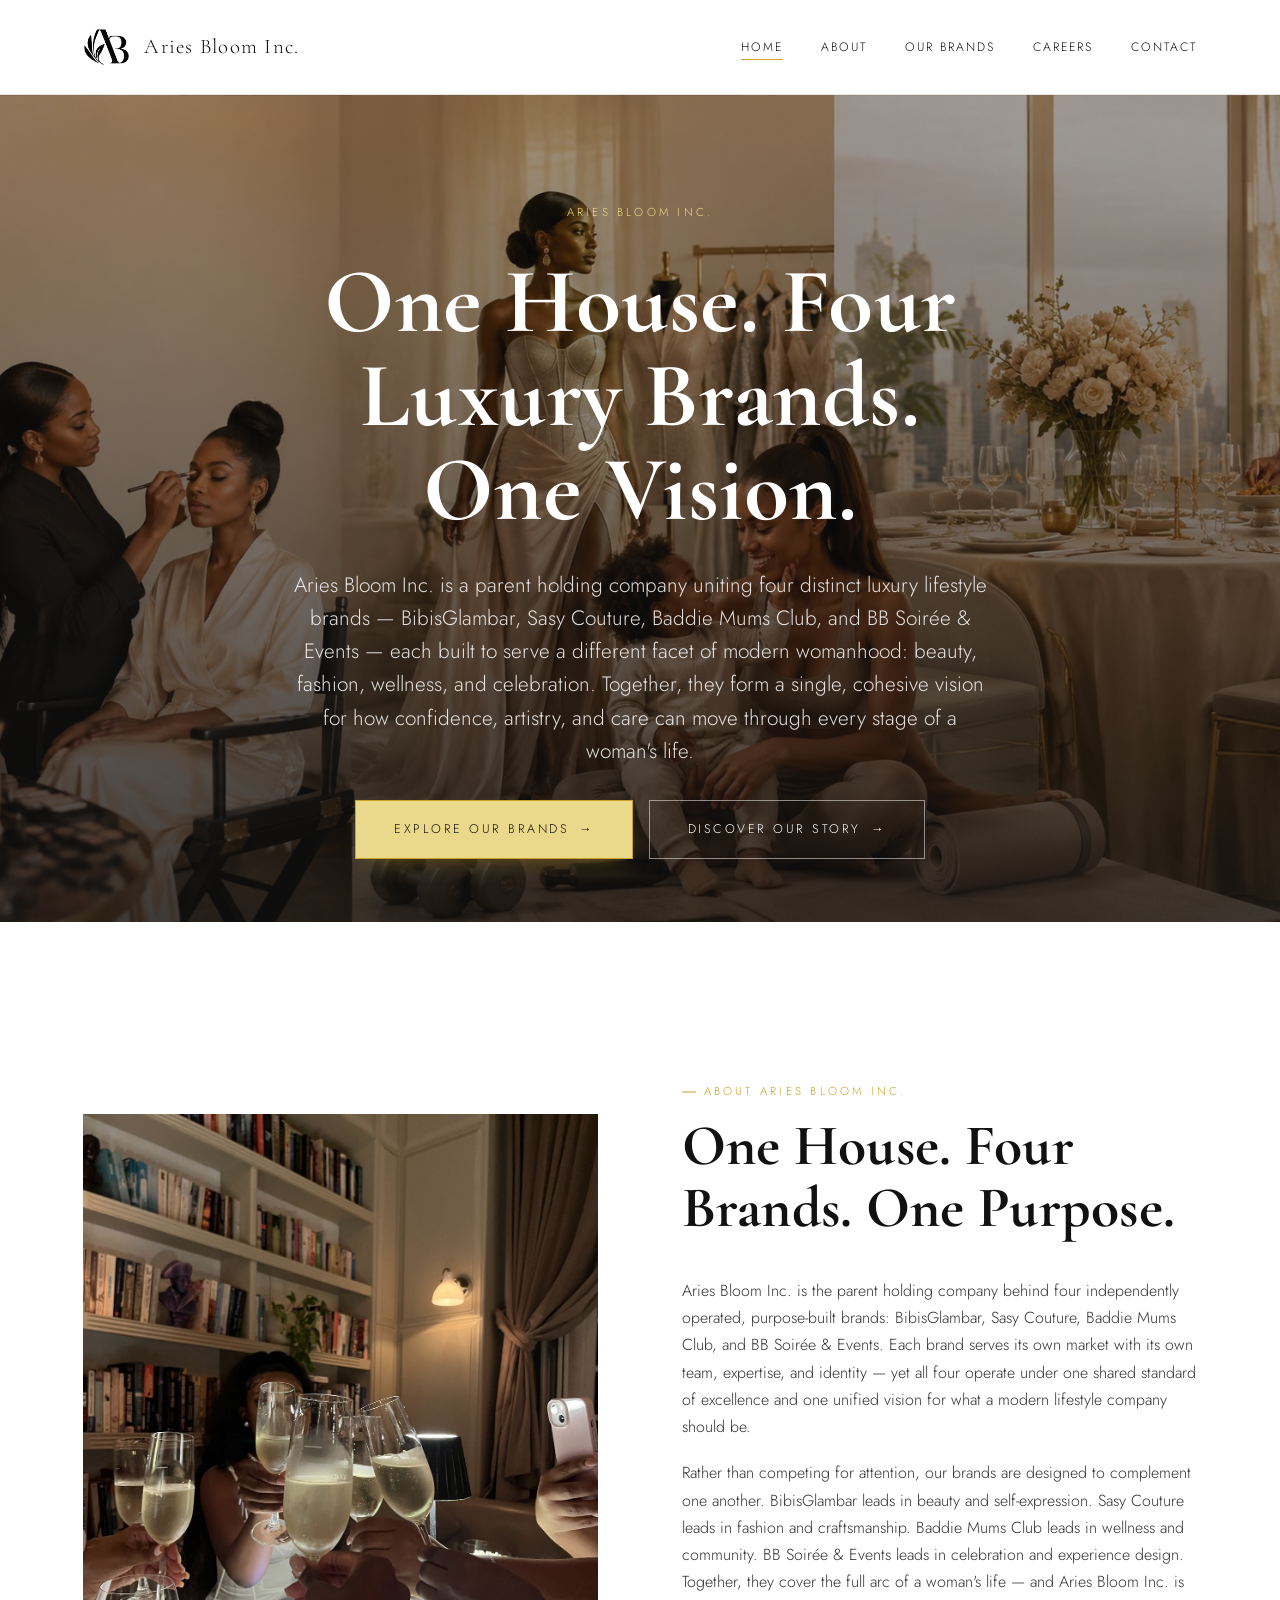
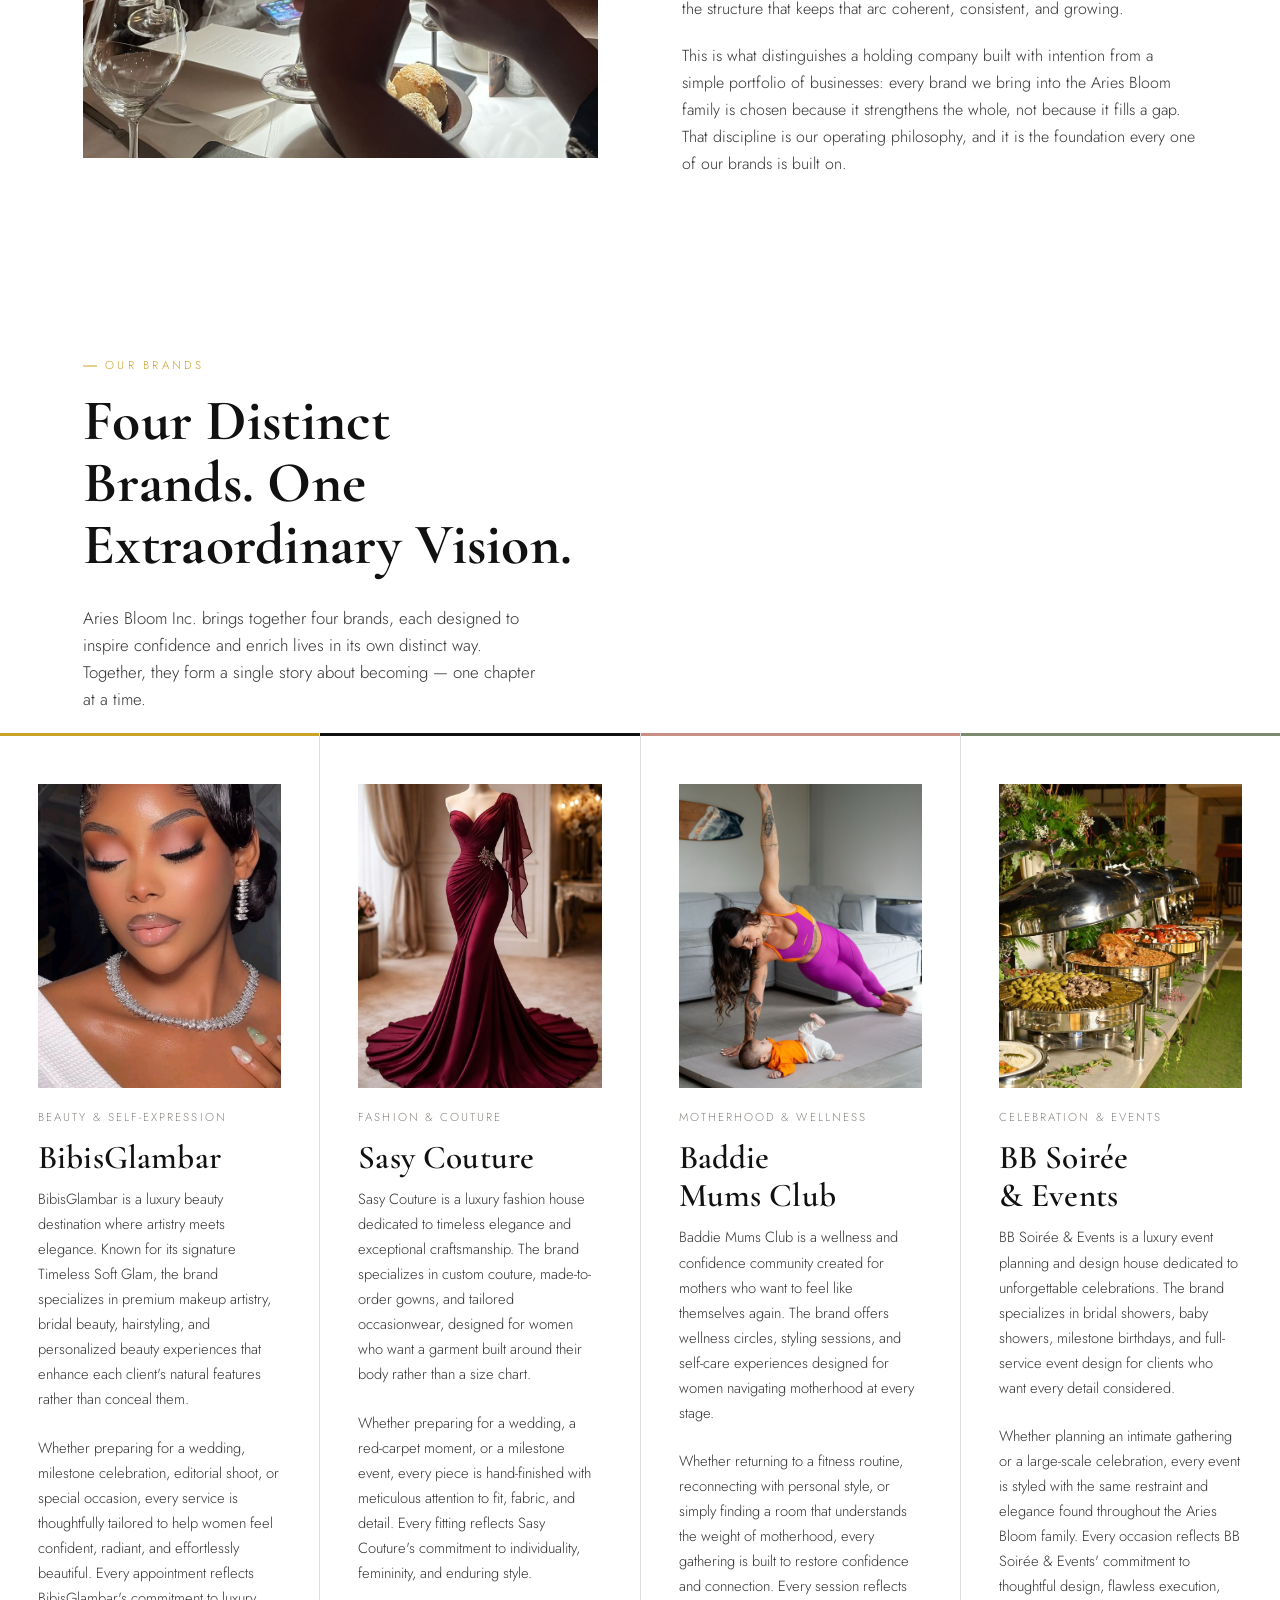
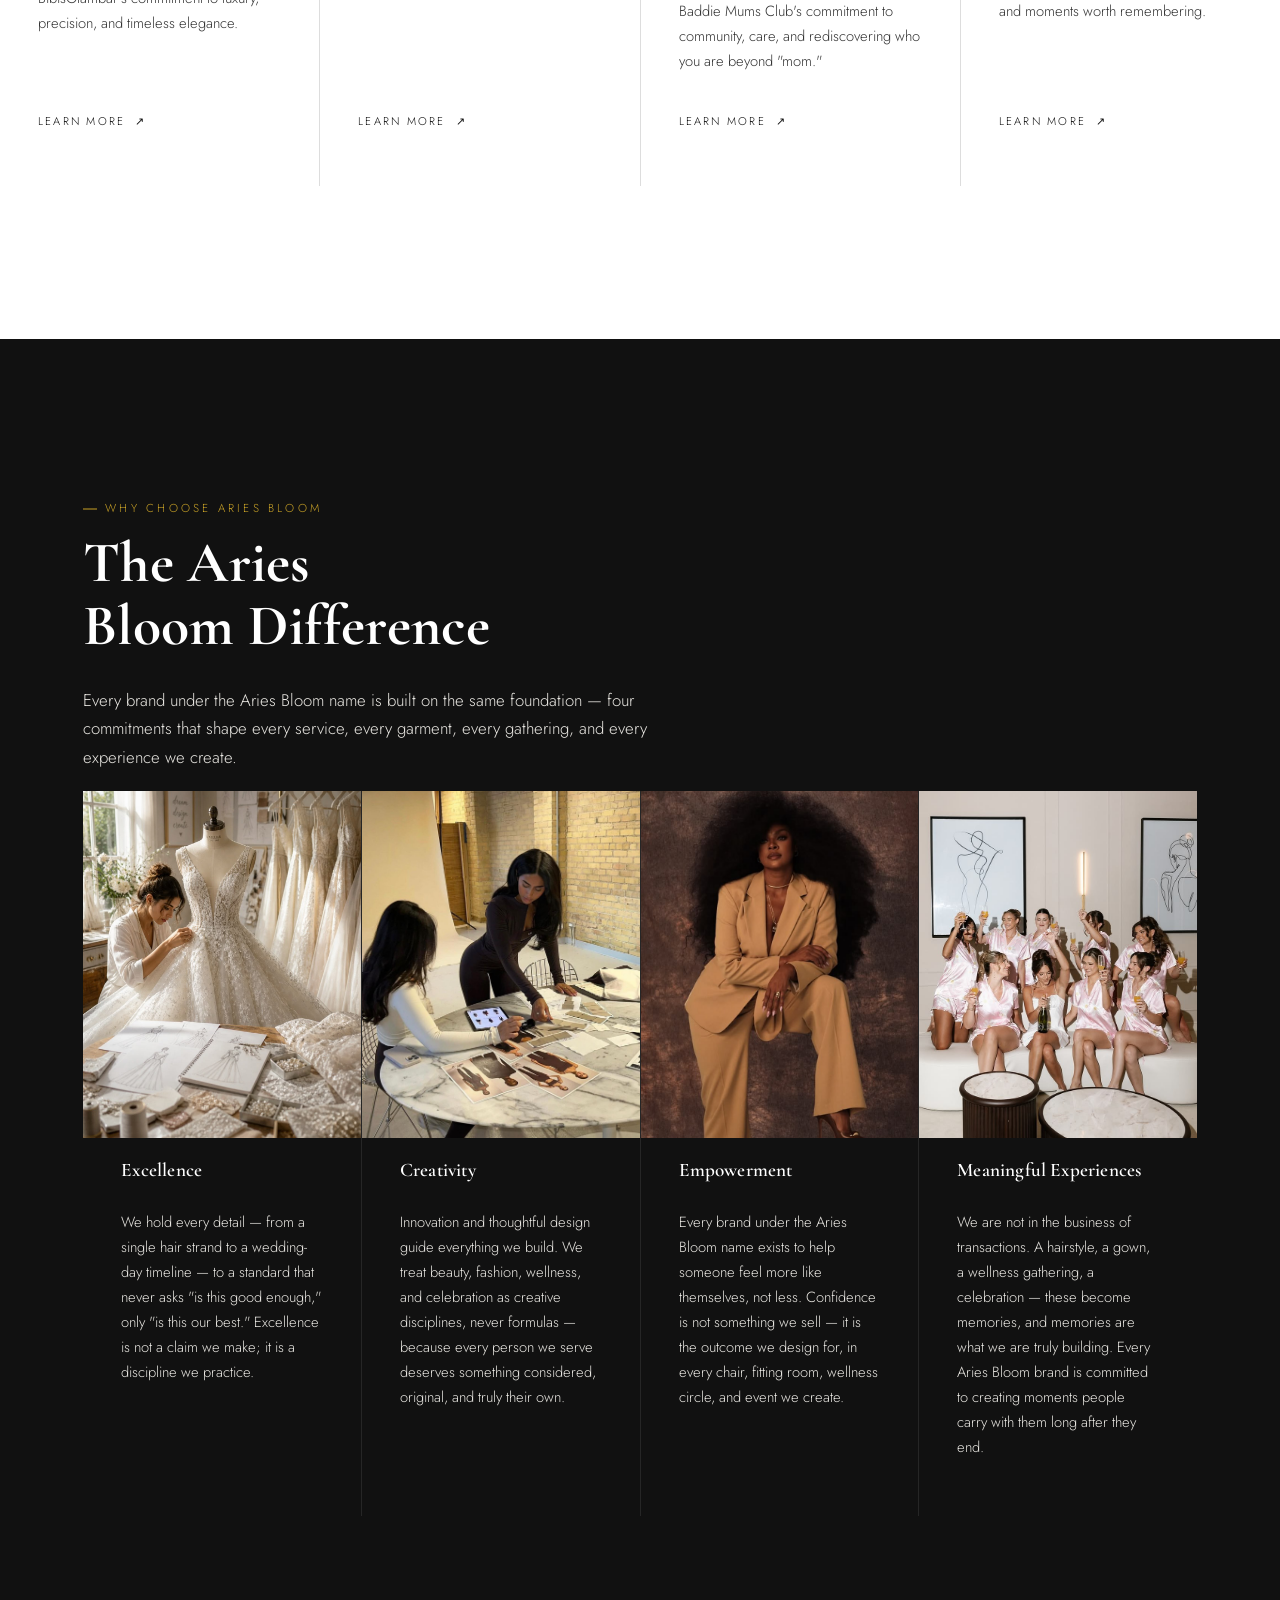
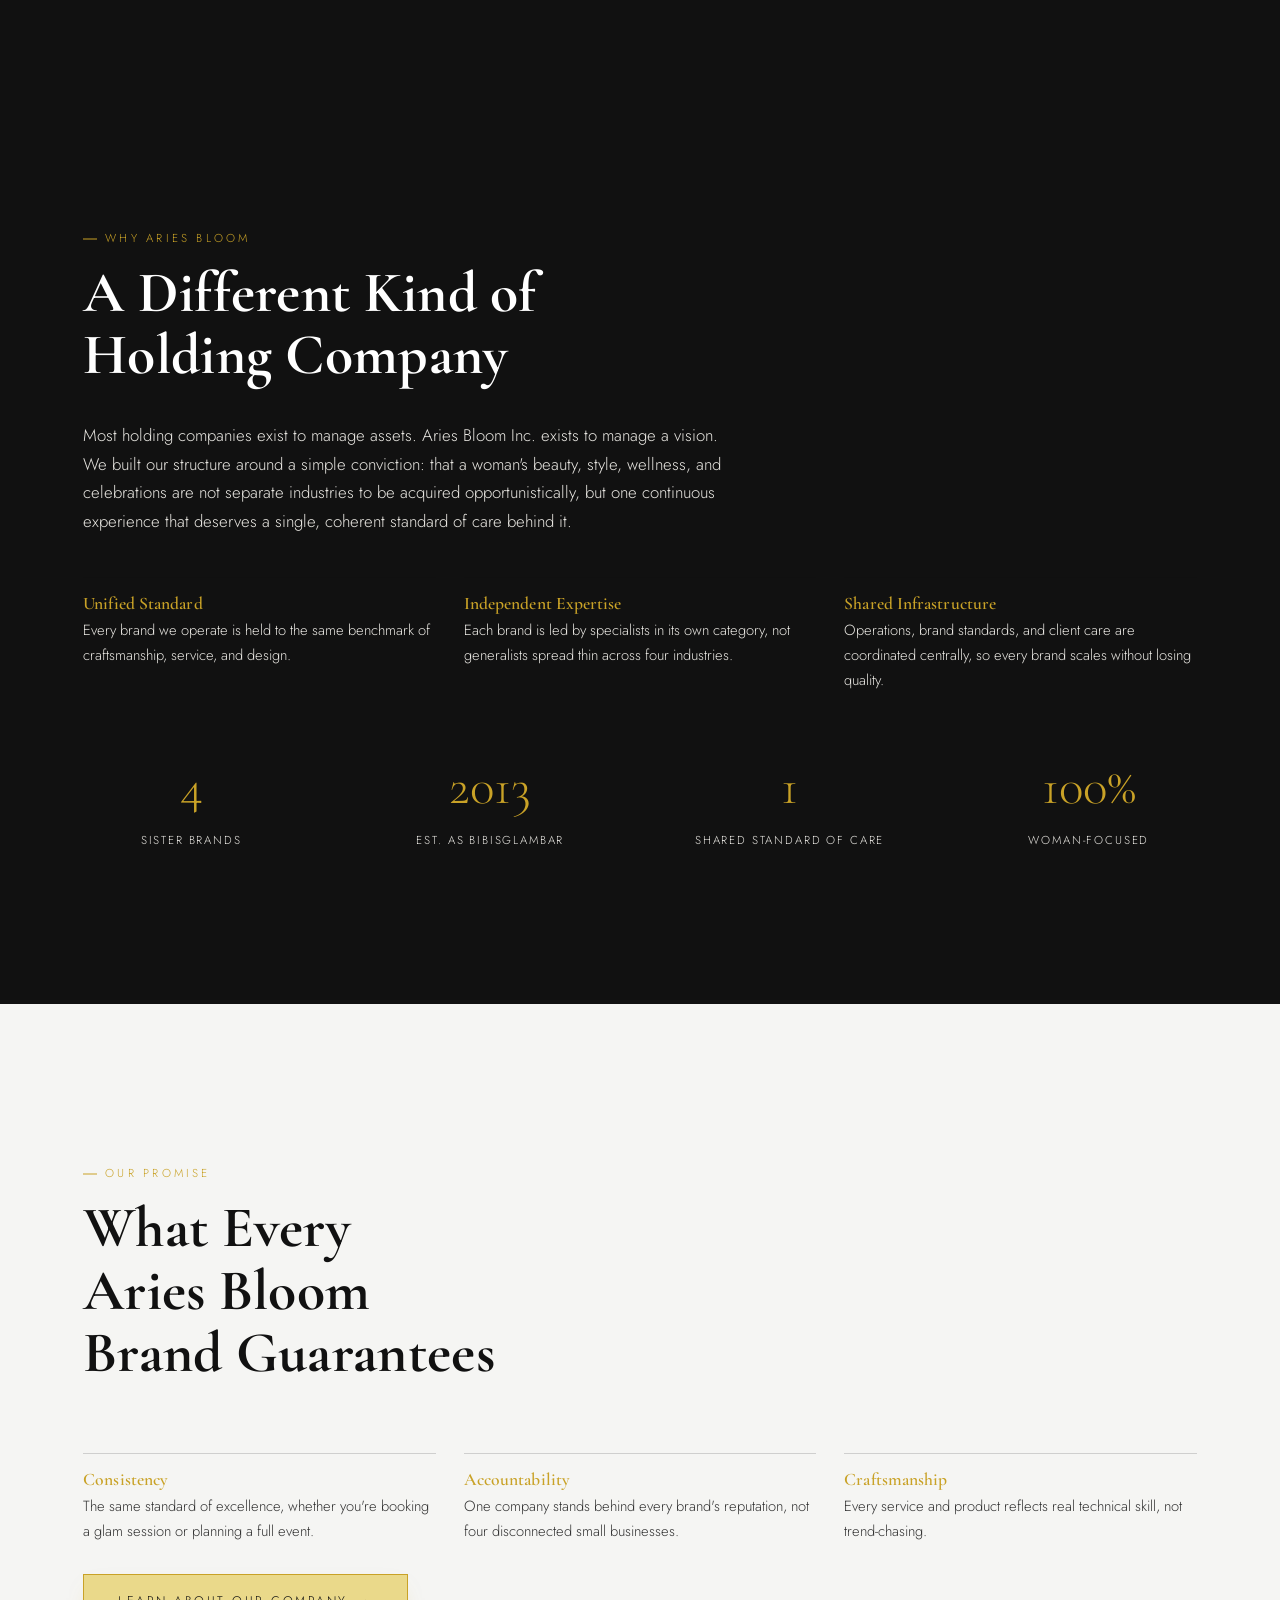
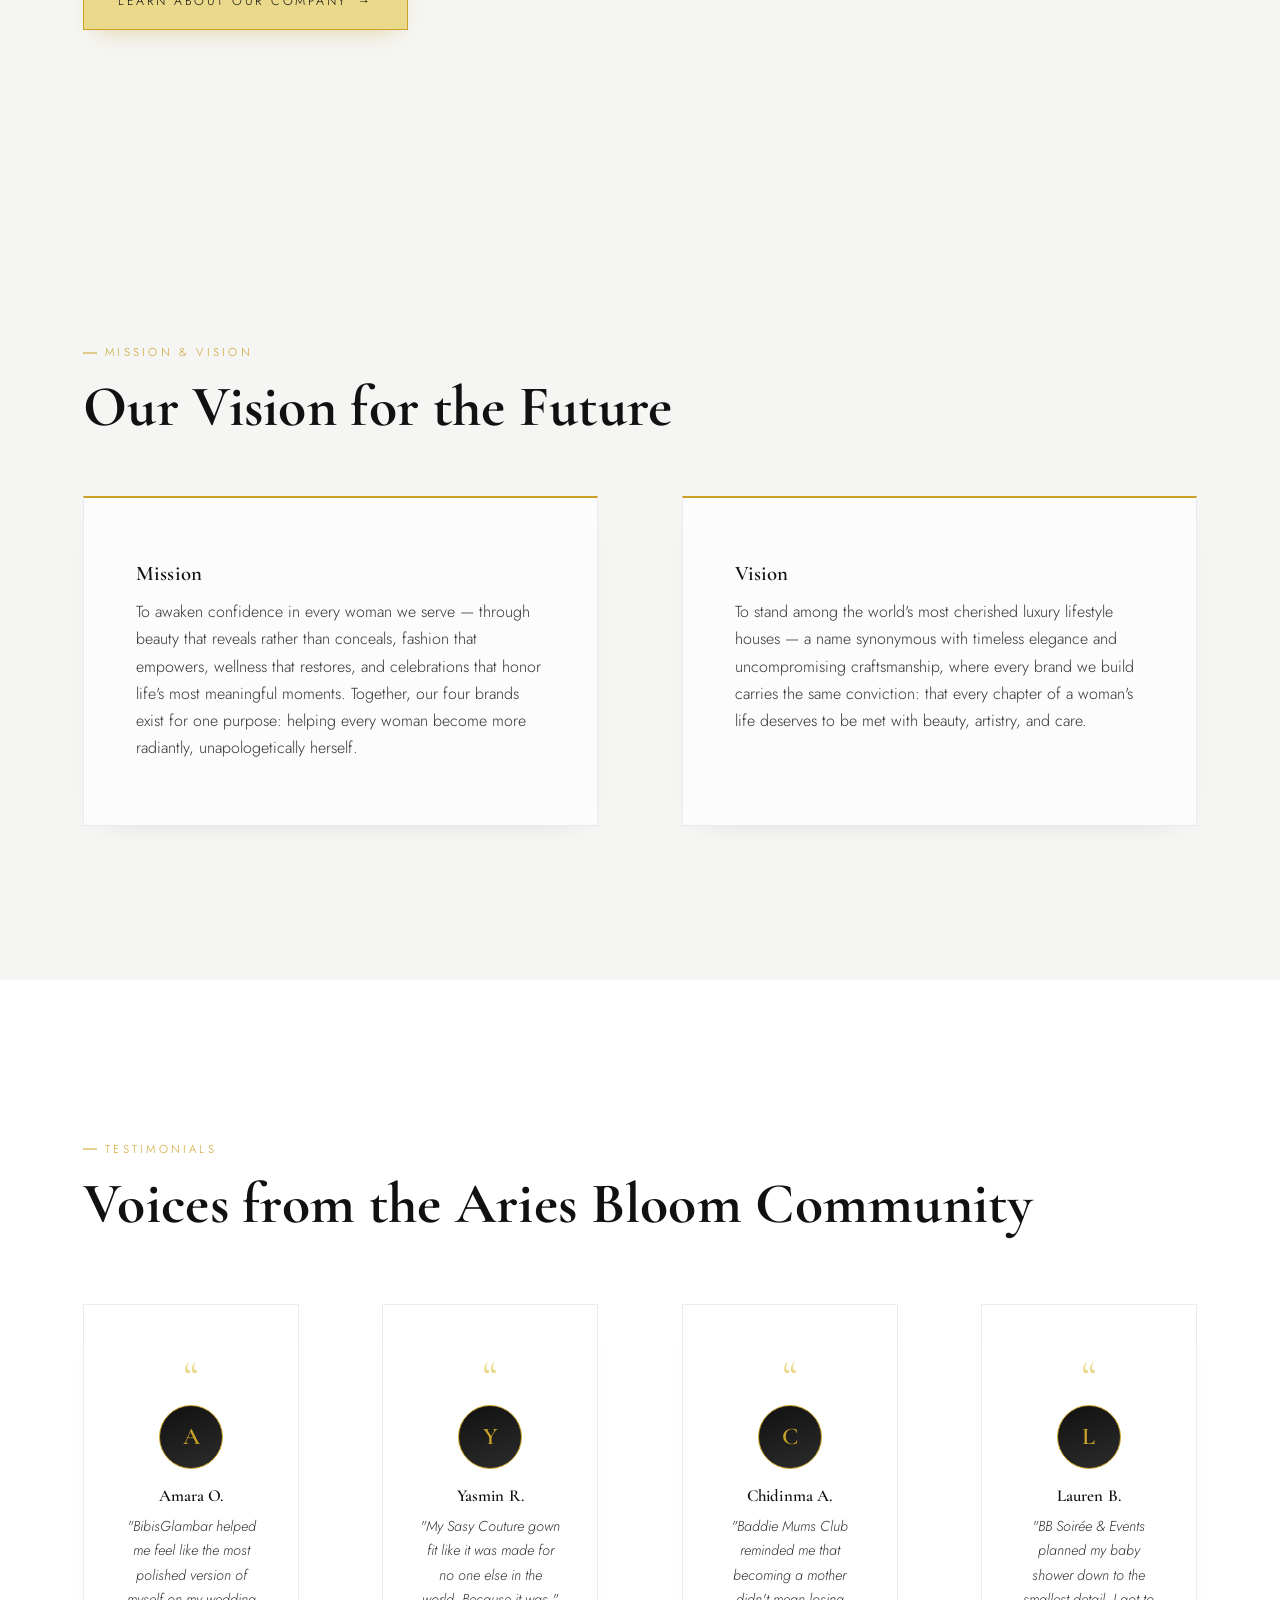
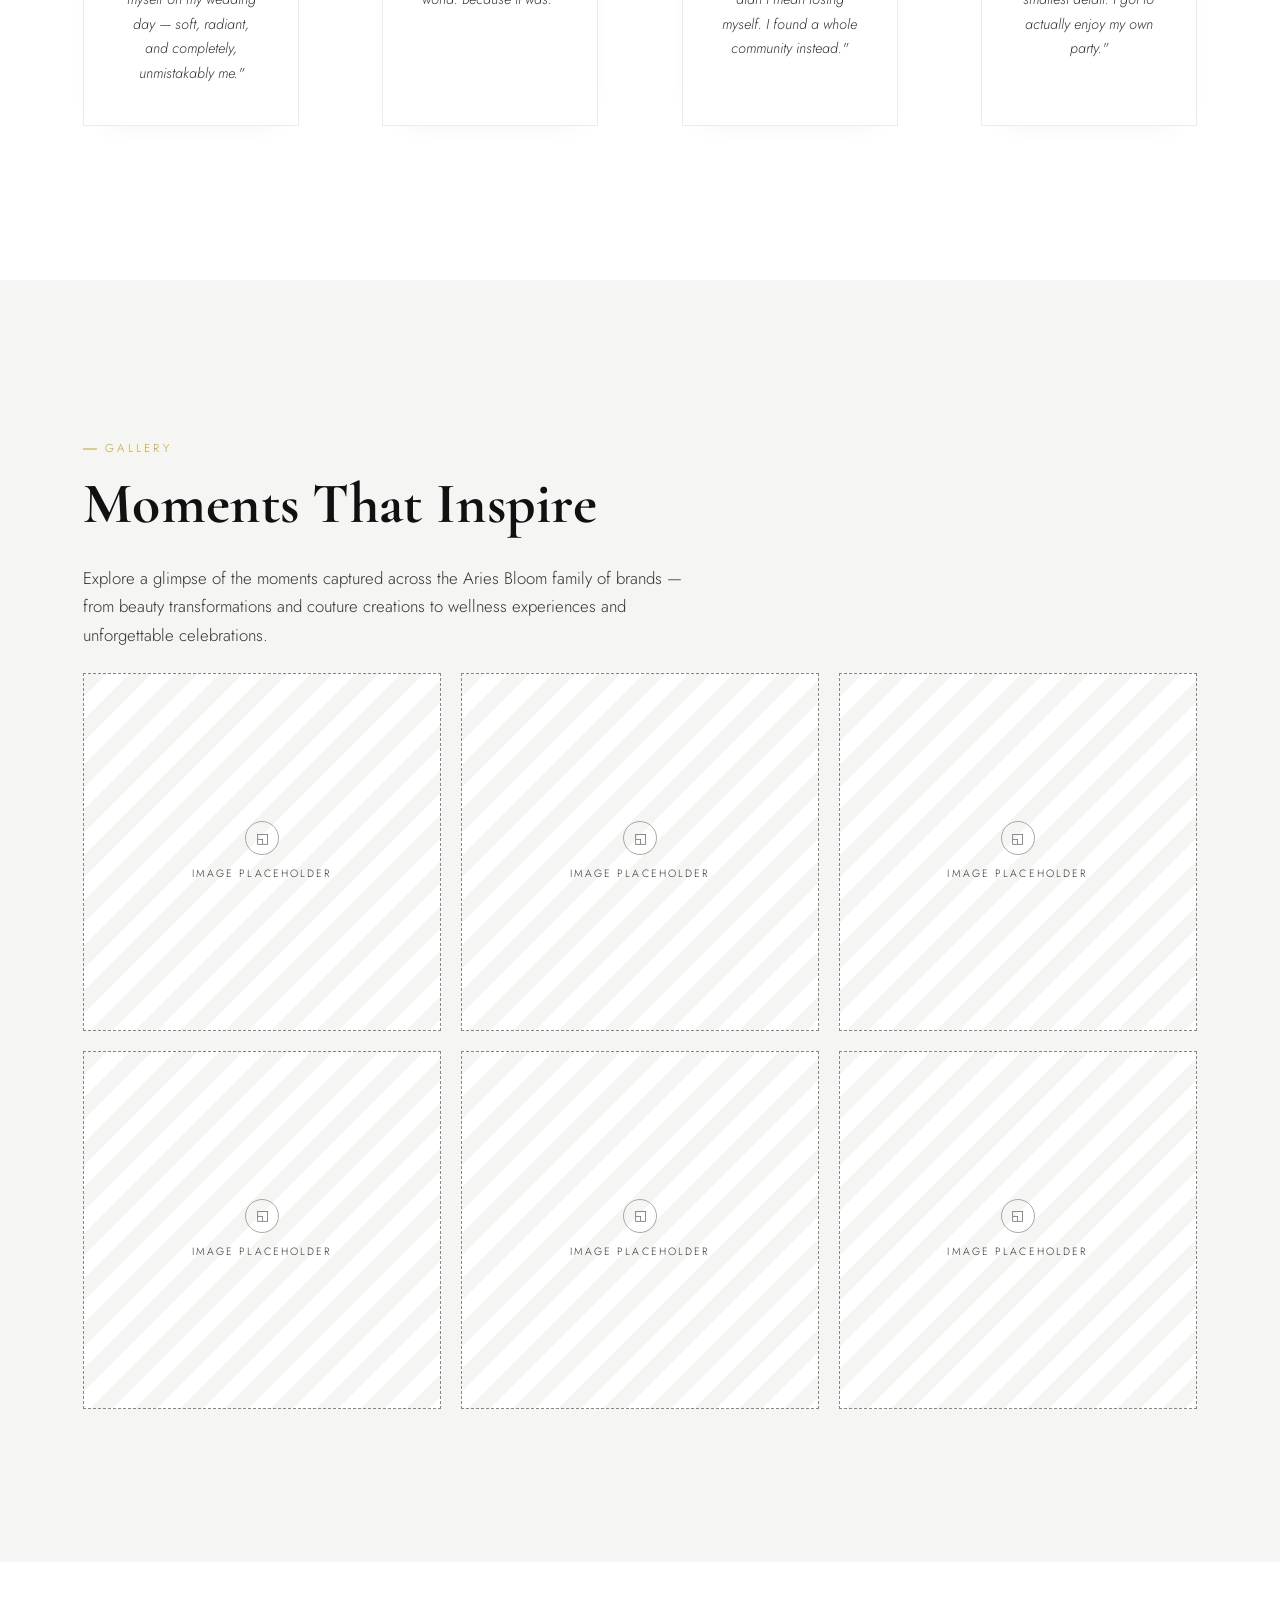
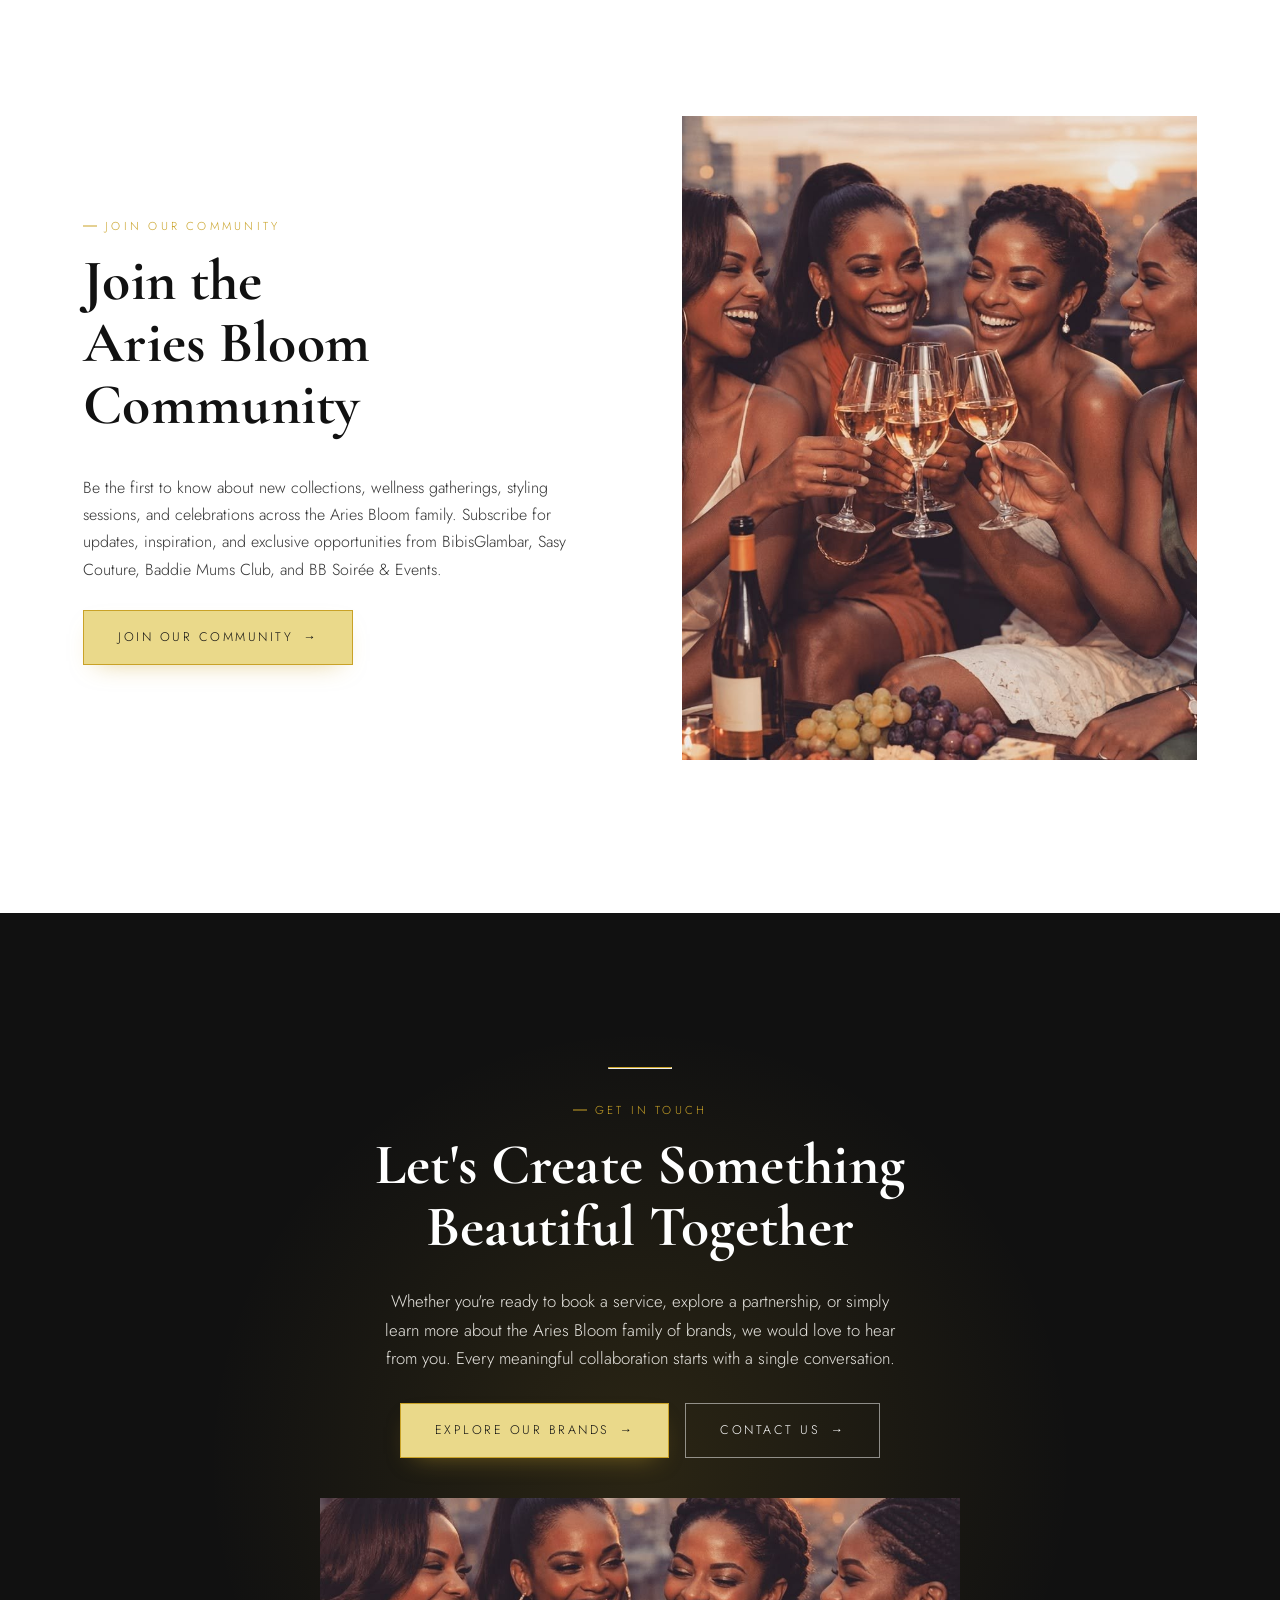
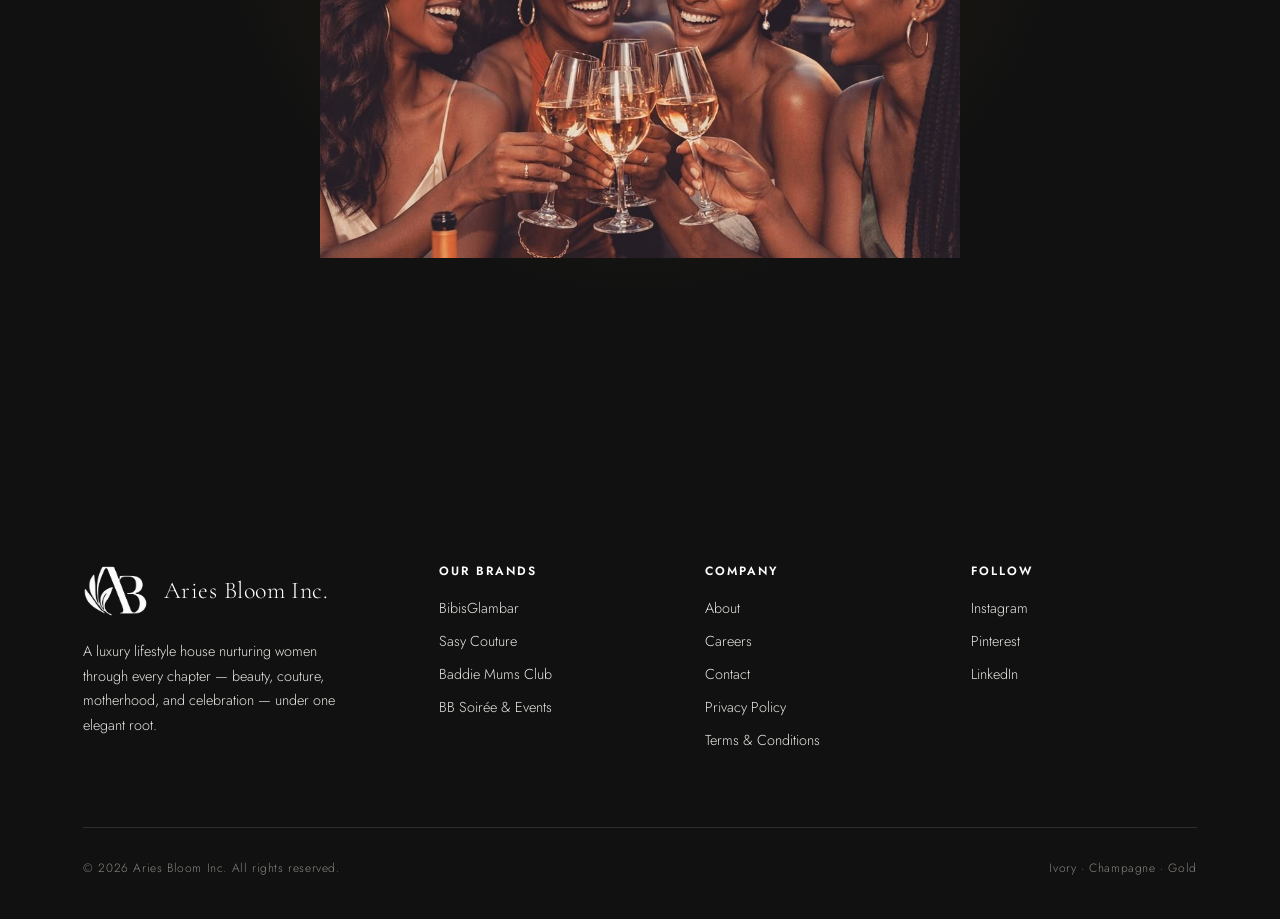
==== commit 80ea2666: "Add files via upload" ====
--- a/index.html
+++ b/index.html
@@ -6,7 +6,7 @@
 <title>Aries Bloom Inc. — A House of Women's Brands</title>
 <meta name="description" content="Aries Bloom Inc. is the parent house behind BibisGlambar, Sasy Couture, Baddie Mums Club and BB Soirée & Events — inspiring confidence through beauty, fashion, wellness and unforgettable events.">
 <link rel="preconnect" href="https://fonts.googleapis.com">
-<link href="https://fonts.googleapis.com/css2?family=Cormorant+Garamond:wght@400;500;600&family=Jost:wght@300;400;500&display=swap" rel="stylesheet">
+<link href="https://fonts.googleapis.com/css2?family=Cormorant+Garamond:wght@400;500;600;700&family=Jost:wght@300;400;500&display=swap" rel="stylesheet">
 <link rel="stylesheet" href="css/style.css">
 <meta property="og:title" content="Aries Bloom Inc. — A House of Women's Brands">
 <meta property="og:description" content="The parent company behind BibisGlambar, Sasy Couture, Baddie Mums Club and BB Soirée & Events.">
--- a/css/style.css
+++ b/css/style.css
@@ -82,15 +82,15 @@
 h1, h2, h3, h4 {
   font-family: var(--font-display);
   font-weight: 600;
-  line-height: 1.1;
+  line-height: 1.08;
   margin: 0 0 0.55em;
   letter-spacing: 0.005em;
   text-wrap: balance;
 }
 
-h1 { font-size: clamp(2.6rem, 6vw, 5rem); font-weight: 600; line-height: 1.05; margin-bottom: 0.4em; }
-h2 { font-size: clamp(2rem, 4vw, 3.2rem); line-height: 1.12; margin-bottom: 0.65em; }
-h3 { font-size: clamp(1.4rem, 2.4vw, 1.9rem); line-height: 1.2; }
+h1 { font-size: clamp(3rem, 6.8vw, 5.6rem); font-weight: 700; line-height: 1.02; margin-bottom: 0.4em; }
+h2 { font-size: clamp(2.3rem, 4.6vw, 3.6rem); font-weight: 700; line-height: 1.08; margin-bottom: 0.65em; }
+h3 { font-size: clamp(1.55rem, 2.6vw, 2.1rem); font-weight: 600; line-height: 1.15; }
 
 p { margin: 0 0 1.2em; color: var(--taupe-deep); max-width: 62ch; }
 
@@ -107,6 +107,7 @@
   position: relative;
   padding-left: 22px;
 }
+.eyebrow > span[aria-hidden] { margin-right: 8px; letter-spacing: 0; display: inline-block; }
 .eyebrow::before {
   content: '';
   position: absolute;
@@ -135,6 +136,7 @@
 }
 
 .section { padding-top: var(--section-space); padding-bottom: var(--section-space); }
+.section--tight { padding-top: clamp(32px, 4vw, 56px); padding-bottom: clamp(32px, 4vw, 56px); }
 .section--dark { background: var(--black); color: var(--champagne); }
 .section--dark p { color: var(--nude); }
 .section--dark h1, .section--dark h2, .section--dark h3 { color: var(--ivory); }
@@ -402,8 +404,8 @@
 .hero__banner {
   position: relative;
   width: 100%;
-  min-height: 92vh;
-  max-height: 1000px;
+  min-height: 80vh;
+  max-height: 880px;
   background: var(--champagne);
 }
 .hero__media {
@@ -411,29 +413,21 @@
   inset: 0;
   overflow: hidden;
   z-index: 0;
-  background:
-    radial-gradient(circle at 30% 25%, rgba(201,162,39,0.16) 0%, rgba(201,162,39,0) 45%),
-    radial-gradient(circle at 78% 75%, rgba(201,162,39,0.10) 0%, rgba(201,162,39,0) 40%),
-    linear-gradient(150deg, #111111 0%, #1c1a17 45%, #262220 100%);
-}
-.hero__media::before {
+  background-image: url("../images/hero-banner.jpg");
+  background-size: cover;
+  background-position: center;
+}
+.hero__media::after {
   content: '';
   position: absolute;
-  right: -8%;
-  bottom: -14%;
-  width: min(70vh, 900px);
-  height: min(70vh, 900px);
-  background-image: url("data:image/svg+xml,%3Csvg xmlns='http://www.w3.org/2000/svg' viewBox='0 0 100 100'%3E%3Cpath d='M50 50 C50 20,30 10,50 5 C70 10,50 20,50 50 Z' fill='%23C9A227'/%3E%3Cpath d='M50 50 C80 50,90 30,95 50 C90 70,80 50,50 50 Z' fill='%23C9A227'/%3E%3Cpath d='M50 50 C50 80,70 90,50 95 C30 90,50 80,50 50 Z' fill='%23C9A227'/%3E%3Cpath d='M50 50 C20 50,10 70,5 50 C10 30,20 50,50 50 Z' fill='%23C9A227'/%3E%3C/svg%3E");
-  background-size: contain;
-  background-repeat: no-repeat;
-  opacity: 0.06;
-  pointer-events: none;
+  inset: 0;
+  background: linear-gradient(180deg, rgba(17,17,17,0.35) 0%, rgba(17,17,17,0.55) 55%, rgba(17,17,17,0.78) 100%);
 }
 .hero__content {
   position: relative;
   z-index: 2;
-  min-height: 92vh;
-  max-height: 1000px;
+  min-height: 80vh;
+  max-height: 880px;
   display: flex;
   flex-direction: column;
   align-items: center;
@@ -442,11 +436,11 @@
   gap: clamp(20px, 3vw, 32px);
   max-width: 900px;
   margin: 0 auto;
-  padding: clamp(96px, 14vh, 160px) var(--gutter) clamp(56px, 8vh, 96px);
+  padding: clamp(80px, 12vh, 140px) var(--gutter) clamp(48px, 7vh, 80px);
 }
 .hero__content .eyebrow { padding-left: 0; margin-bottom: 0; }
 .hero__content .eyebrow::before { display: none; }
-.hero__content h1 { color: var(--ivory); margin-bottom: 0; font-size: clamp(2.8rem, 7vw, 5.6rem); font-weight: 600; }
+.hero__content h1 { color: var(--ivory); margin-bottom: 0; font-size: clamp(3rem, 7.2vw, 5.9rem); font-weight: 700; }
 .hero__content .lede {
   max-width: 58ch;
   font-size: clamp(1.05rem, 1.7vw, 1.3rem);
@@ -469,8 +463,55 @@
   .hero__content > * { animation: none; }
 }
 @media (max-width: 640px) {
-  .hero__content { padding: clamp(88px, 18vh, 120px) var(--gutter) 40px; min-height: 82vh; }
-  .hero__banner { min-height: 82vh; }
+  .hero__content { padding: clamp(80px, 16vh, 110px) var(--gutter) 40px; min-height: 72vh; }
+  .hero__banner { min-height: 72vh; }
+}
+
+/* =========================================================
+   PAGE HERO — shorter full-bleed banner for interior pages
+   (distinct from the homepage's taller .hero--cinematic)
+   ========================================================= */
+.page-hero {
+  position: relative;
+  width: 100%;
+  min-height: 58vh;
+  max-height: 720px;
+  background: var(--champagne);
+}
+.page-hero__media {
+  position: absolute;
+  inset: 0;
+  overflow: hidden;
+  background-size: cover;
+  background-position: center;
+}
+.page-hero__media::after {
+  content: '';
+  position: absolute;
+  inset: 0;
+  background: linear-gradient(180deg, rgba(17,17,17,0.30) 0%, rgba(17,17,17,0.50) 60%, rgba(17,17,17,0.72) 100%);
+}
+.page-hero__content {
+  position: relative;
+  z-index: 2;
+  min-height: 58vh;
+  max-height: 720px;
+  display: flex;
+  flex-direction: column;
+  align-items: center;
+  justify-content: center;
+  text-align: center;
+  gap: 18px;
+  max-width: 780px;
+  margin: 0 auto;
+  padding: clamp(80px, 12vh, 120px) var(--gutter) 56px;
+}
+.page-hero__content .eyebrow { padding-left: 0; color: var(--gold-soft); }
+.page-hero__content .eyebrow::before { display: none; }
+.page-hero__content h1 { color: var(--ivory); margin-bottom: 0; }
+.page-hero__content .lede { color: rgba(255,255,255,0.86); margin-bottom: 0; max-width: 54ch; }
+@media (max-width: 640px) {
+  .page-hero, .page-hero__content { min-height: 50vh; }
 }
 
 /* =========================================================
@@ -582,18 +623,30 @@
 /* =========================================================
    TIMELINE (About page)
    ========================================================= */
-.timeline { position: relative; padding-left: 52px; border-left: 1px solid rgba(17,17,17,0.12); }
-.timeline__item { position: relative; padding-bottom: var(--section-space); }
+.timeline { position: relative; padding-left: 56px; border-left: 1px solid rgba(17,17,17,0.12); }
+.timeline__item { position: relative; padding-bottom: calc(var(--section-space) * 1.15); }
 .timeline__item:last-child { padding-bottom: 0; }
 .timeline__item::before {
   content: '';
-  position: absolute; left: -57px; top: 6px;
-  width: 12px; height: 12px; border-radius: 50%;
+  position: absolute; left: -61px; top: 6px;
+  width: 14px; height: 14px; border-radius: 50%;
   background: var(--ivory);
   border: 2px solid var(--gold);
-  box-shadow: 0 0 0 4px var(--ivory);
-}
-.timeline__year { font-family: var(--font-display); color: var(--gold); font-size: 1.1rem; margin-bottom: 0.35em; letter-spacing: 0.02em; }
+  box-shadow: 0 0 0 5px var(--ivory);
+  transition: transform 0.4s cubic-bezier(.22,1,.36,1);
+}
+.timeline__item:hover::before { transform: scale(1.25); }
+.timeline__year {
+  font-family: var(--font-body);
+  color: var(--gold);
+  font-size: 0.72rem;
+  font-weight: 500;
+  letter-spacing: 0.18em;
+  text-transform: uppercase;
+  margin-bottom: 0.5em;
+  display: block;
+}
+.timeline__item h3 { font-size: clamp(1.5rem, 2.4vw, 1.9rem); }
 
 /* =========================================================
    FORM (Contact / Careers)
@@ -734,7 +787,15 @@
 /* =========================================================
    BRAND PAGE HERO ACCENTS
    ========================================================= */
-.brand-hero { border-top: 4px solid var(--accent, var(--gold)); }
+.brand-hero {
+  border-top: 4px solid var(--accent, var(--gold));
+  padding-top: clamp(48px, 6vw, 84px) !important;
+  padding-bottom: clamp(48px, 6vw, 84px) !important;
+}
+.brand-hero .split__image { overflow: hidden; }
+.brand-hero .split__image img { transition: transform 0.7s cubic-bezier(.22,1,.36,1); }
+.brand-hero .split__image:hover img { transform: scale(1.05); }
+.brand-hero .btn { padding: 18px 38px; }
 .pill {
   display: inline-block;
   padding: 6px 16px;
@@ -912,6 +973,18 @@
   overflow: hidden;
 }
 .feature-card:hover { background: #1f1f1f; transform: translateY(-4px); }
+.feature-card--light { background: var(--cream) !important; }
+.feature-card--light h4 { color: var(--black); }
+.feature-card--light p { color: var(--taupe-deep); }
+.feature-card--light:hover { background: var(--champagne) !important; }
+.feature-card__icon-frame {
+  width: 60px; height: 60px;
+  border: 1px solid var(--gold);
+  display: flex; align-items: center; justify-content: center;
+  margin-left: 38px;
+  color: var(--gold);
+  font-size: 1.3rem;
+}
 .feature-card h4 { letter-spacing: 0.01em; margin-left: 38px; }
 .feature-card p { font-size: 0.92rem; margin-left: 38px; margin-right: 38px; }
 .feature-card__image { width: 100%; aspect-ratio: 4/5; overflow: hidden; }
@@ -935,6 +1008,8 @@
 .brand-card:hover .brand-card__image img { transform: scale(1.05); }
 
 @media (max-width: 860px) { .feature-grid { grid-template-columns: 1fr 1fr; } }
+.feature-grid--3col { grid-template-columns: repeat(3, 1fr); background: rgba(17,17,17,0.08); }
+@media (max-width: 860px) { .feature-grid--3col { grid-template-columns: 1fr; } }
 @media (max-width: 560px) { .feature-grid { grid-template-columns: 1fr; } }
 @media (max-width: 620px) { .feature-card:hover { transform: none; } }
 
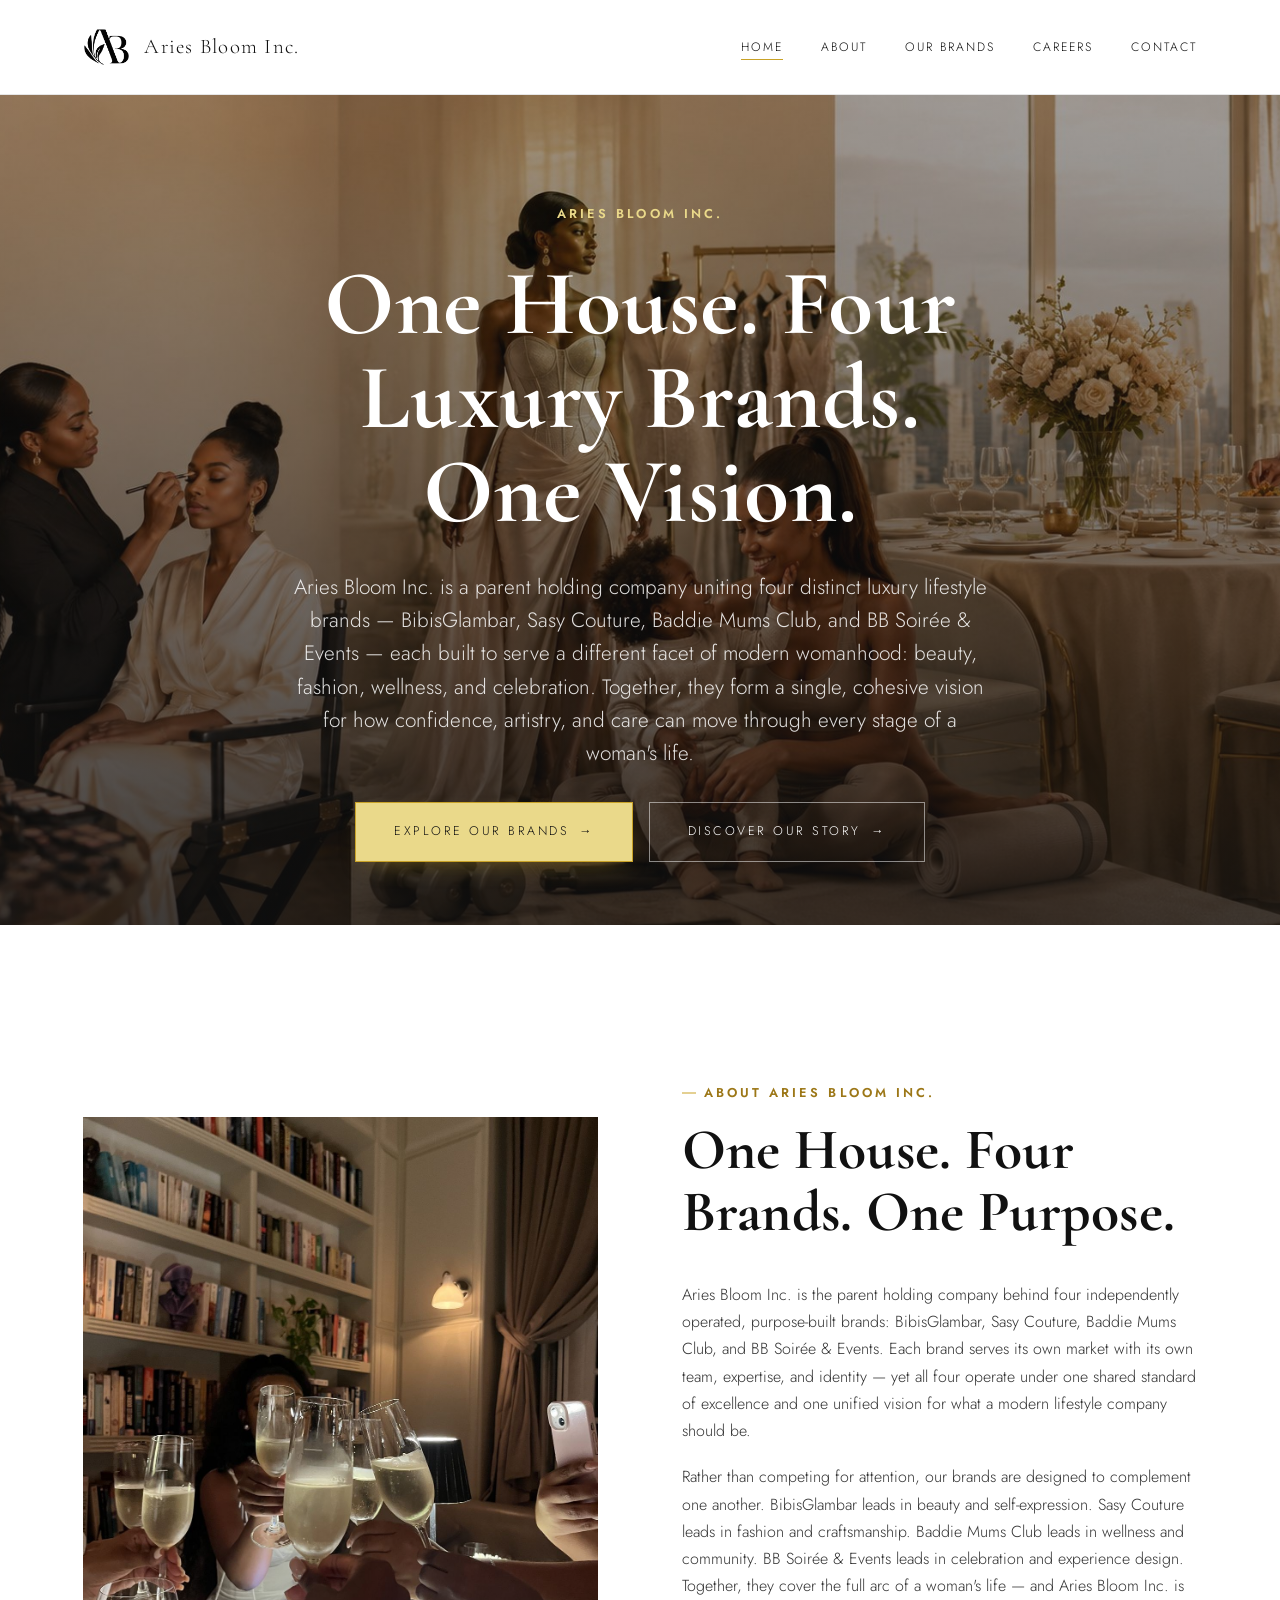
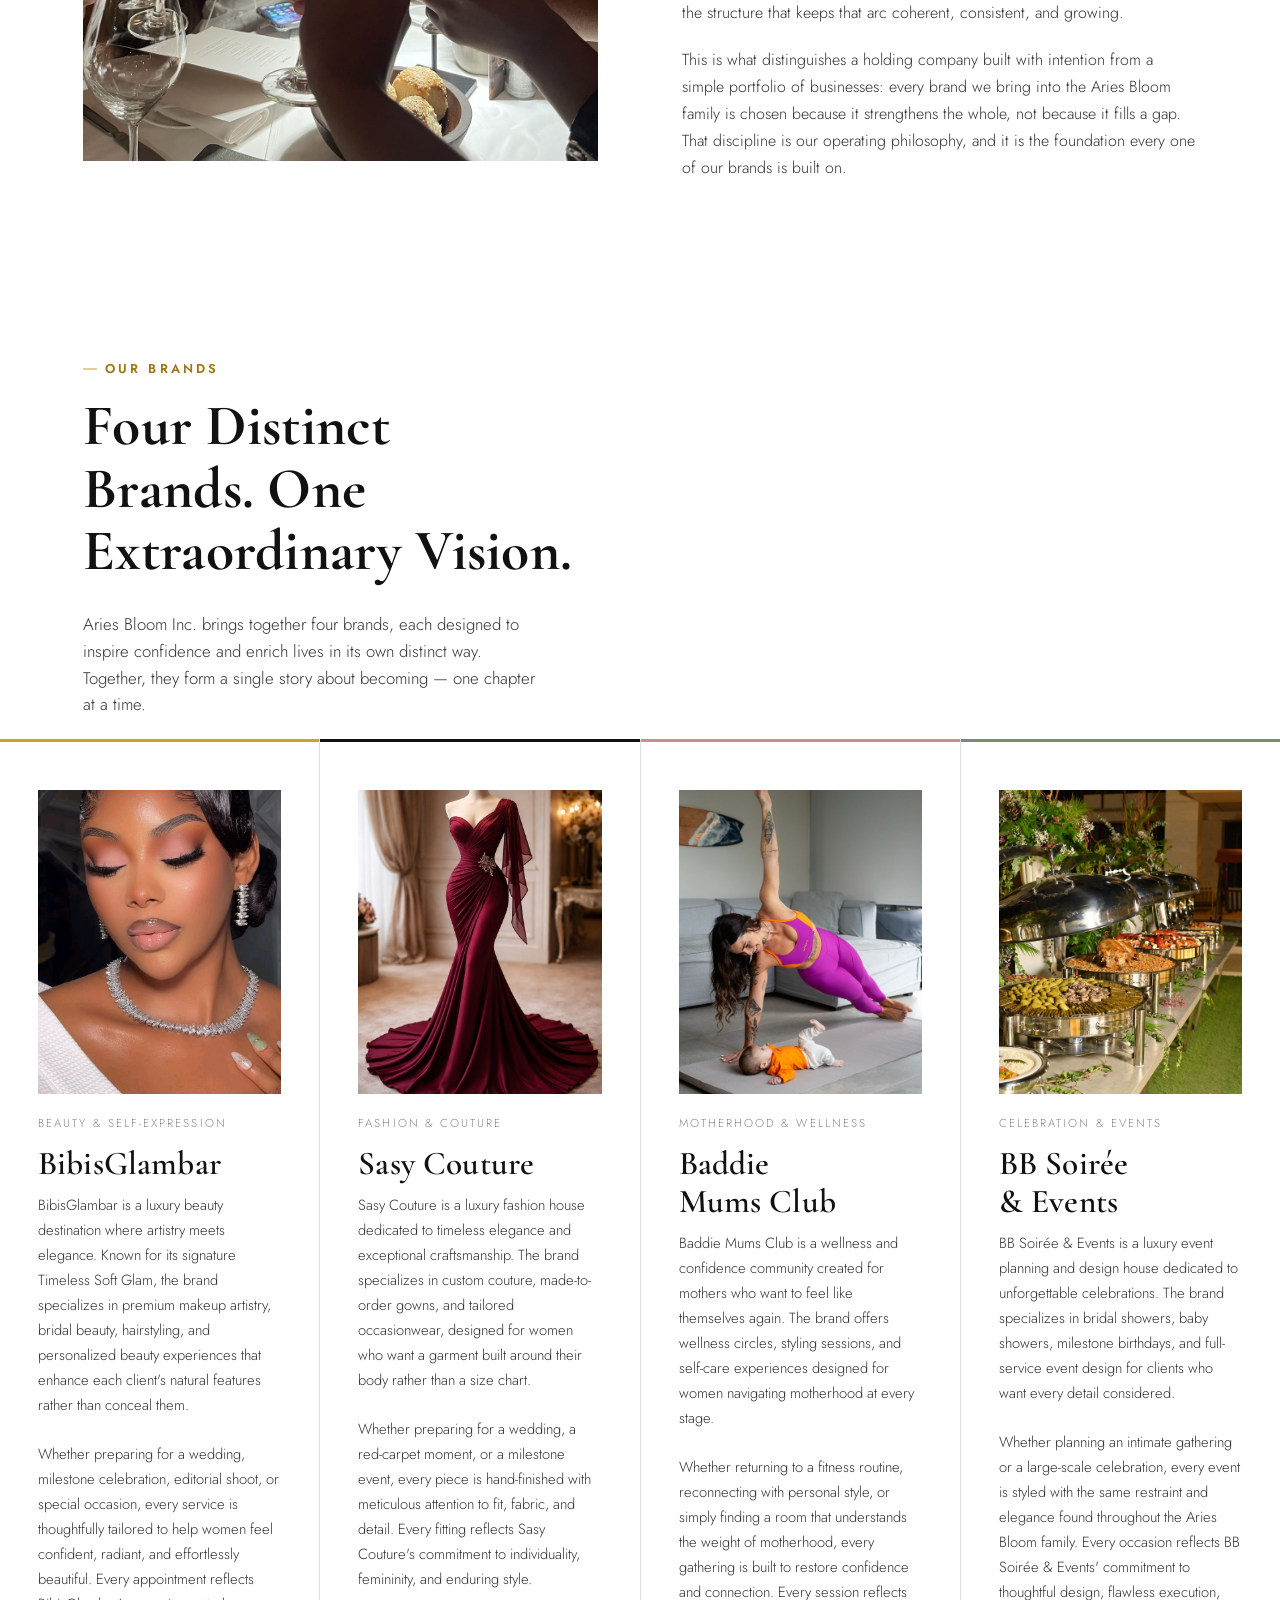
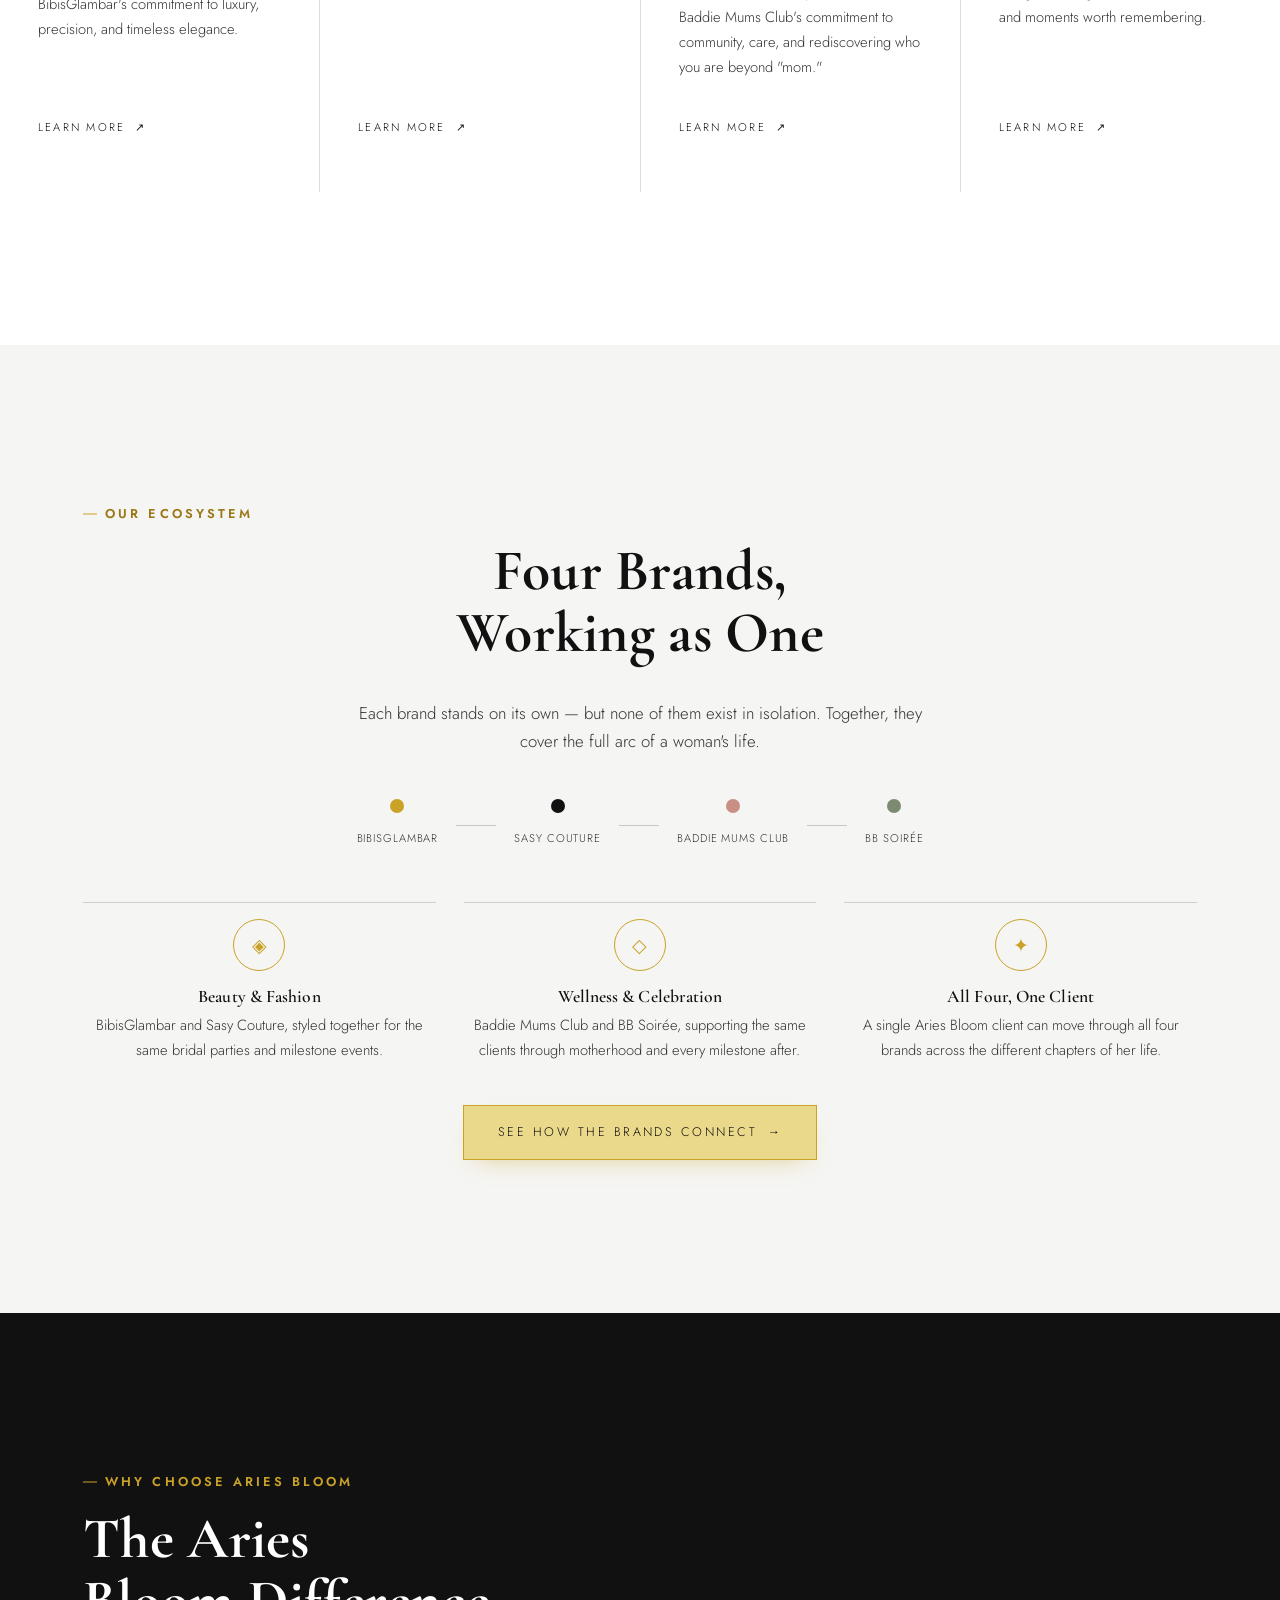
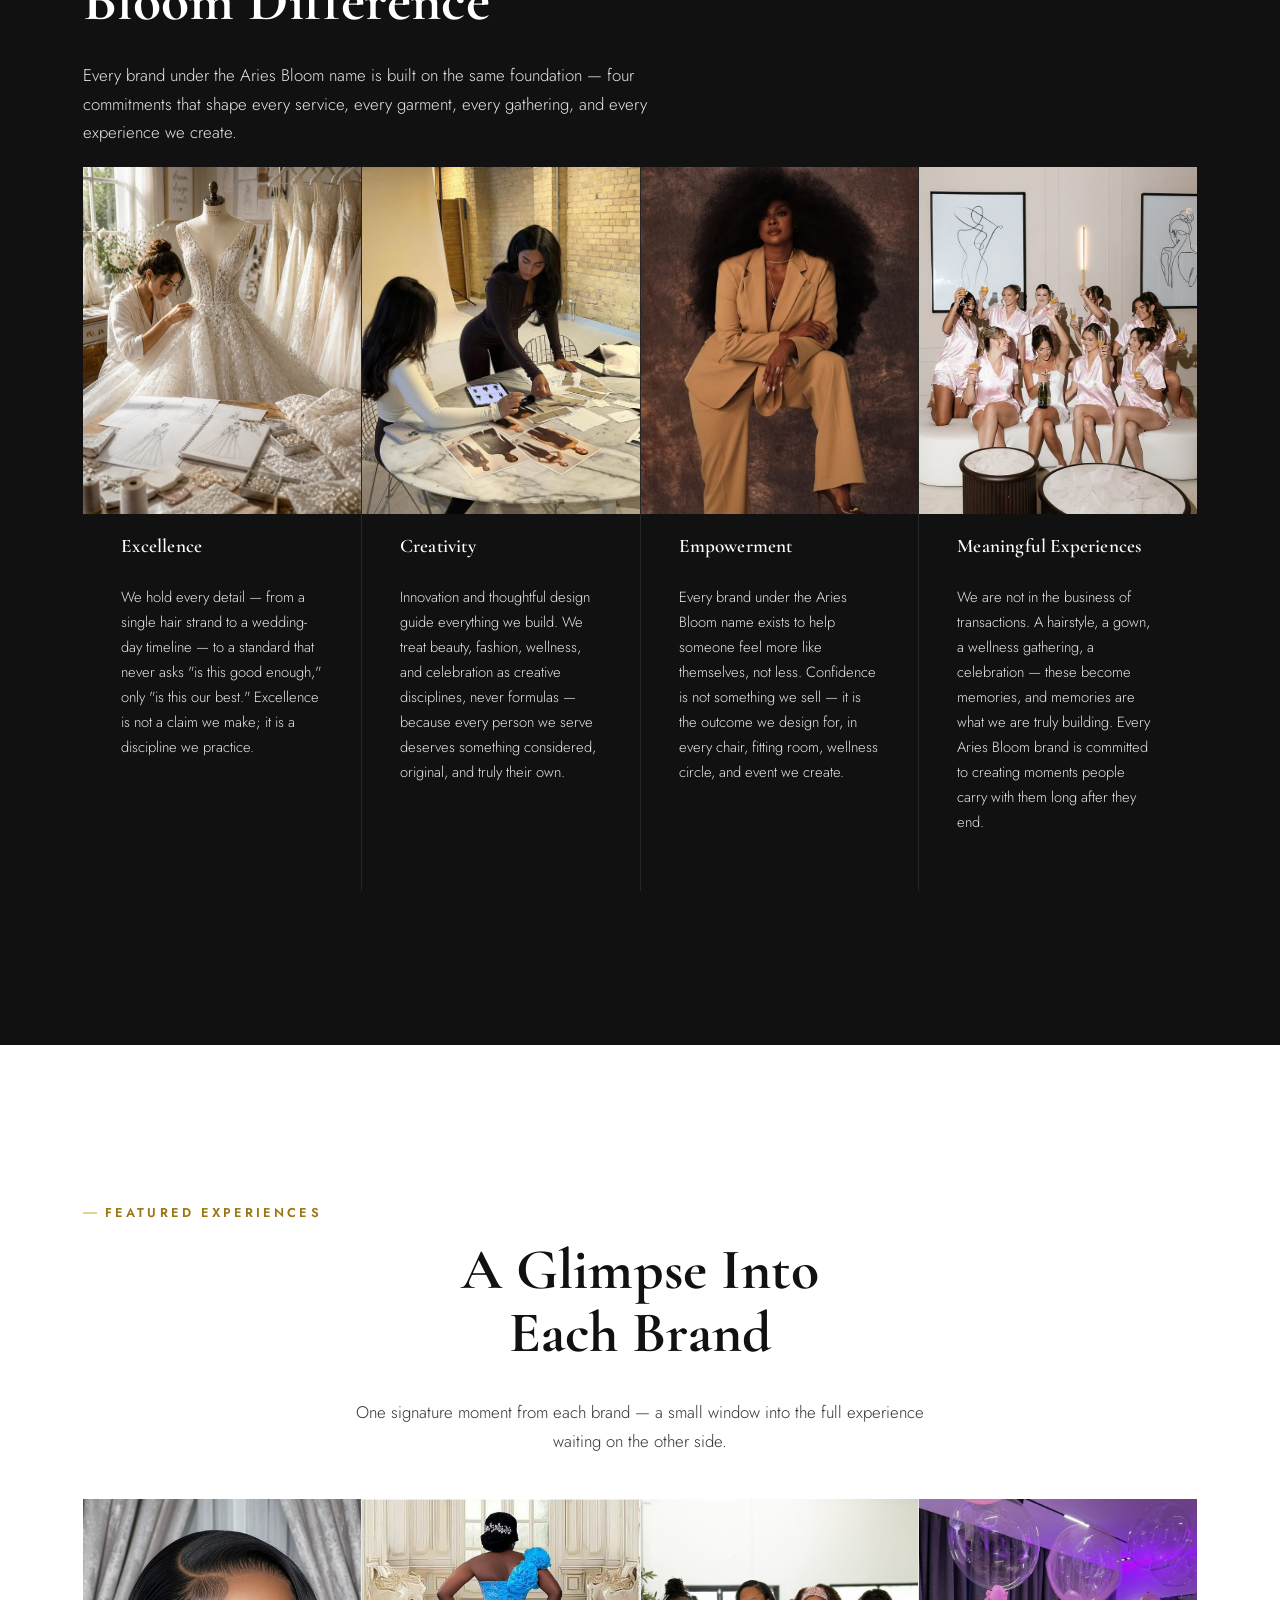
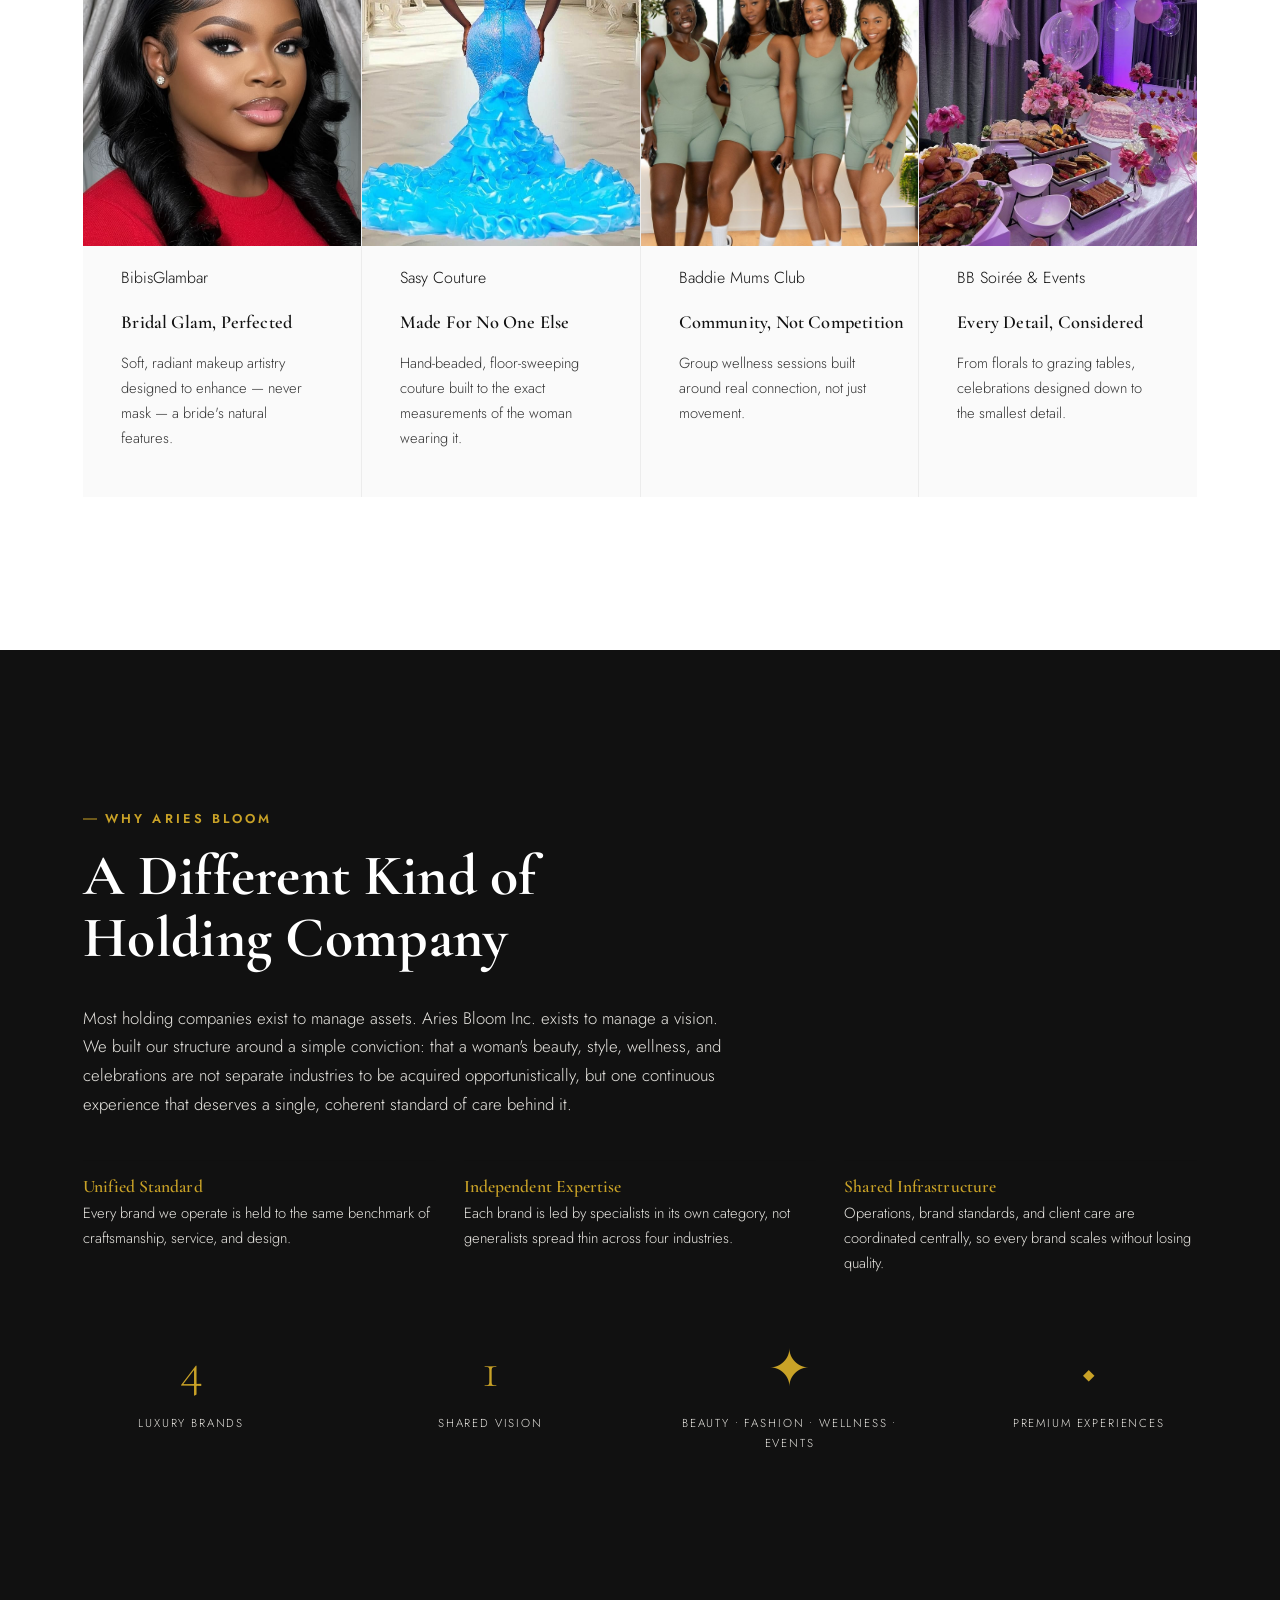
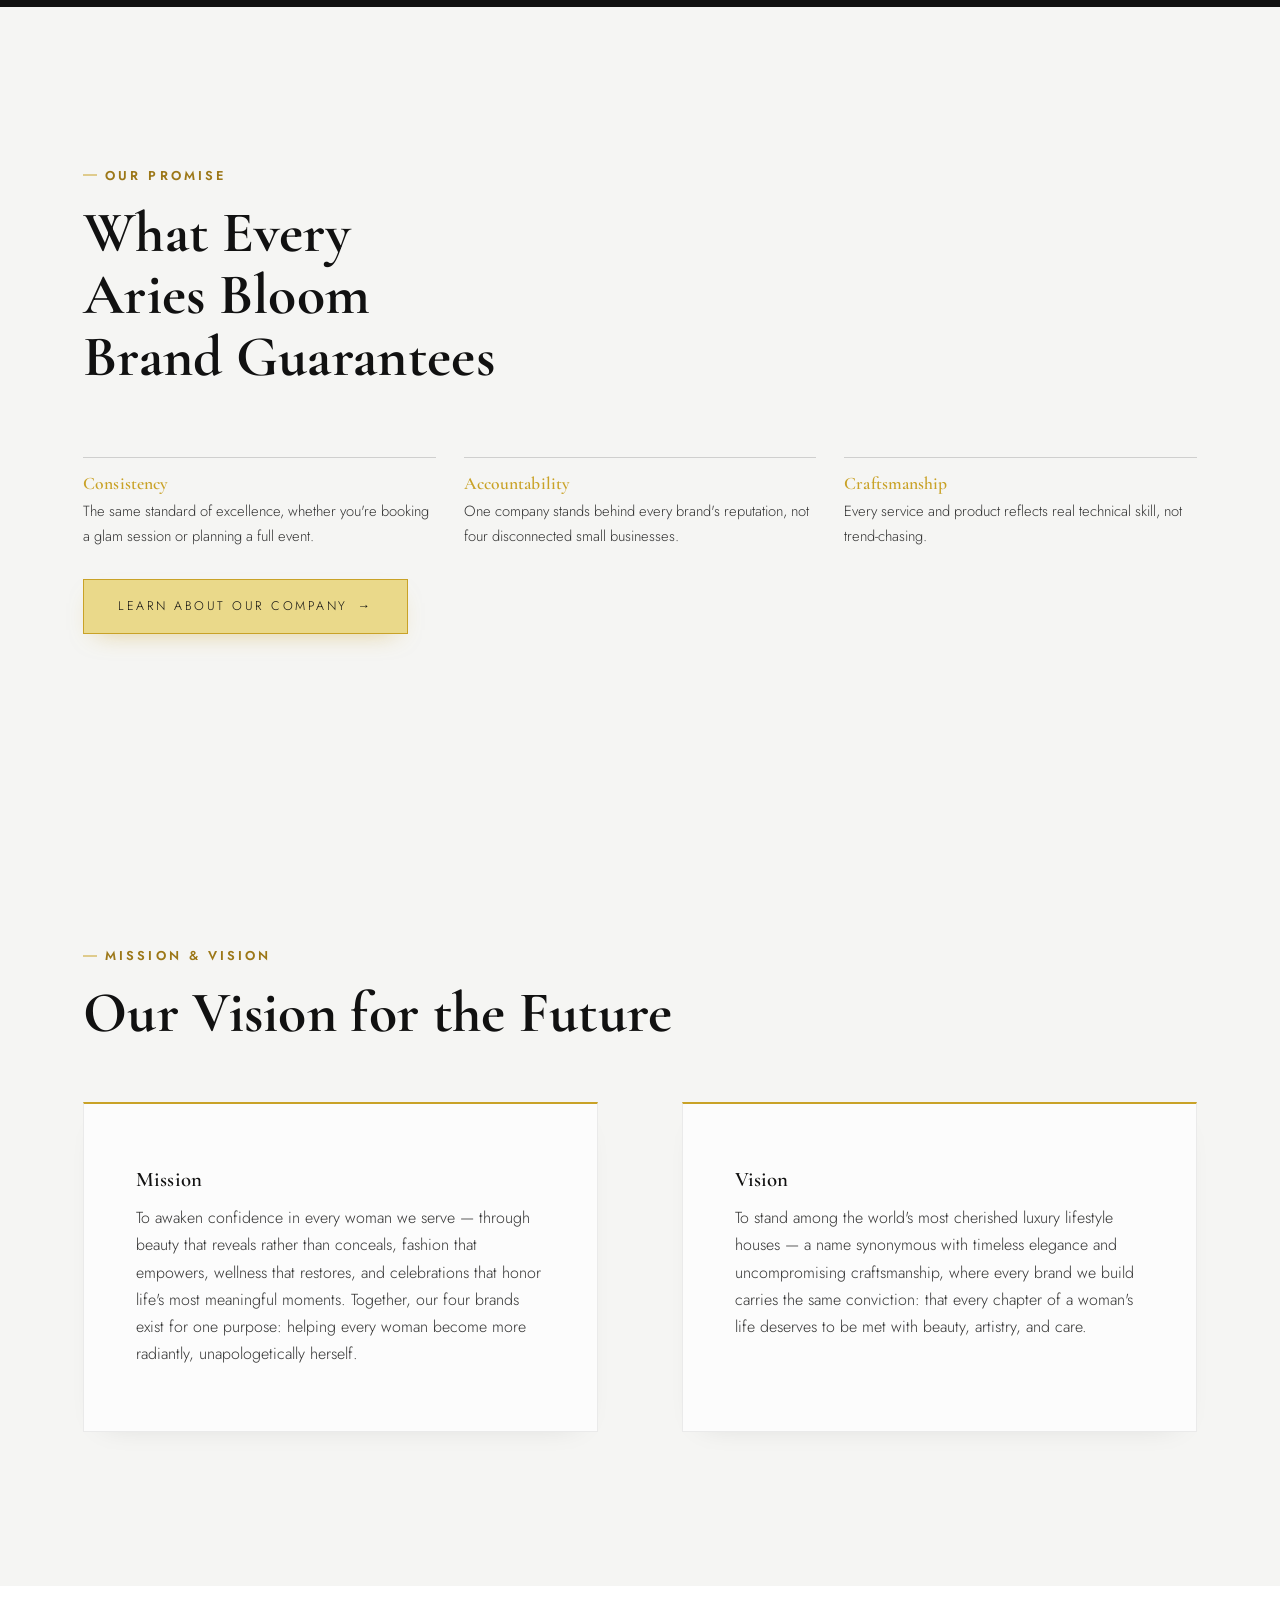
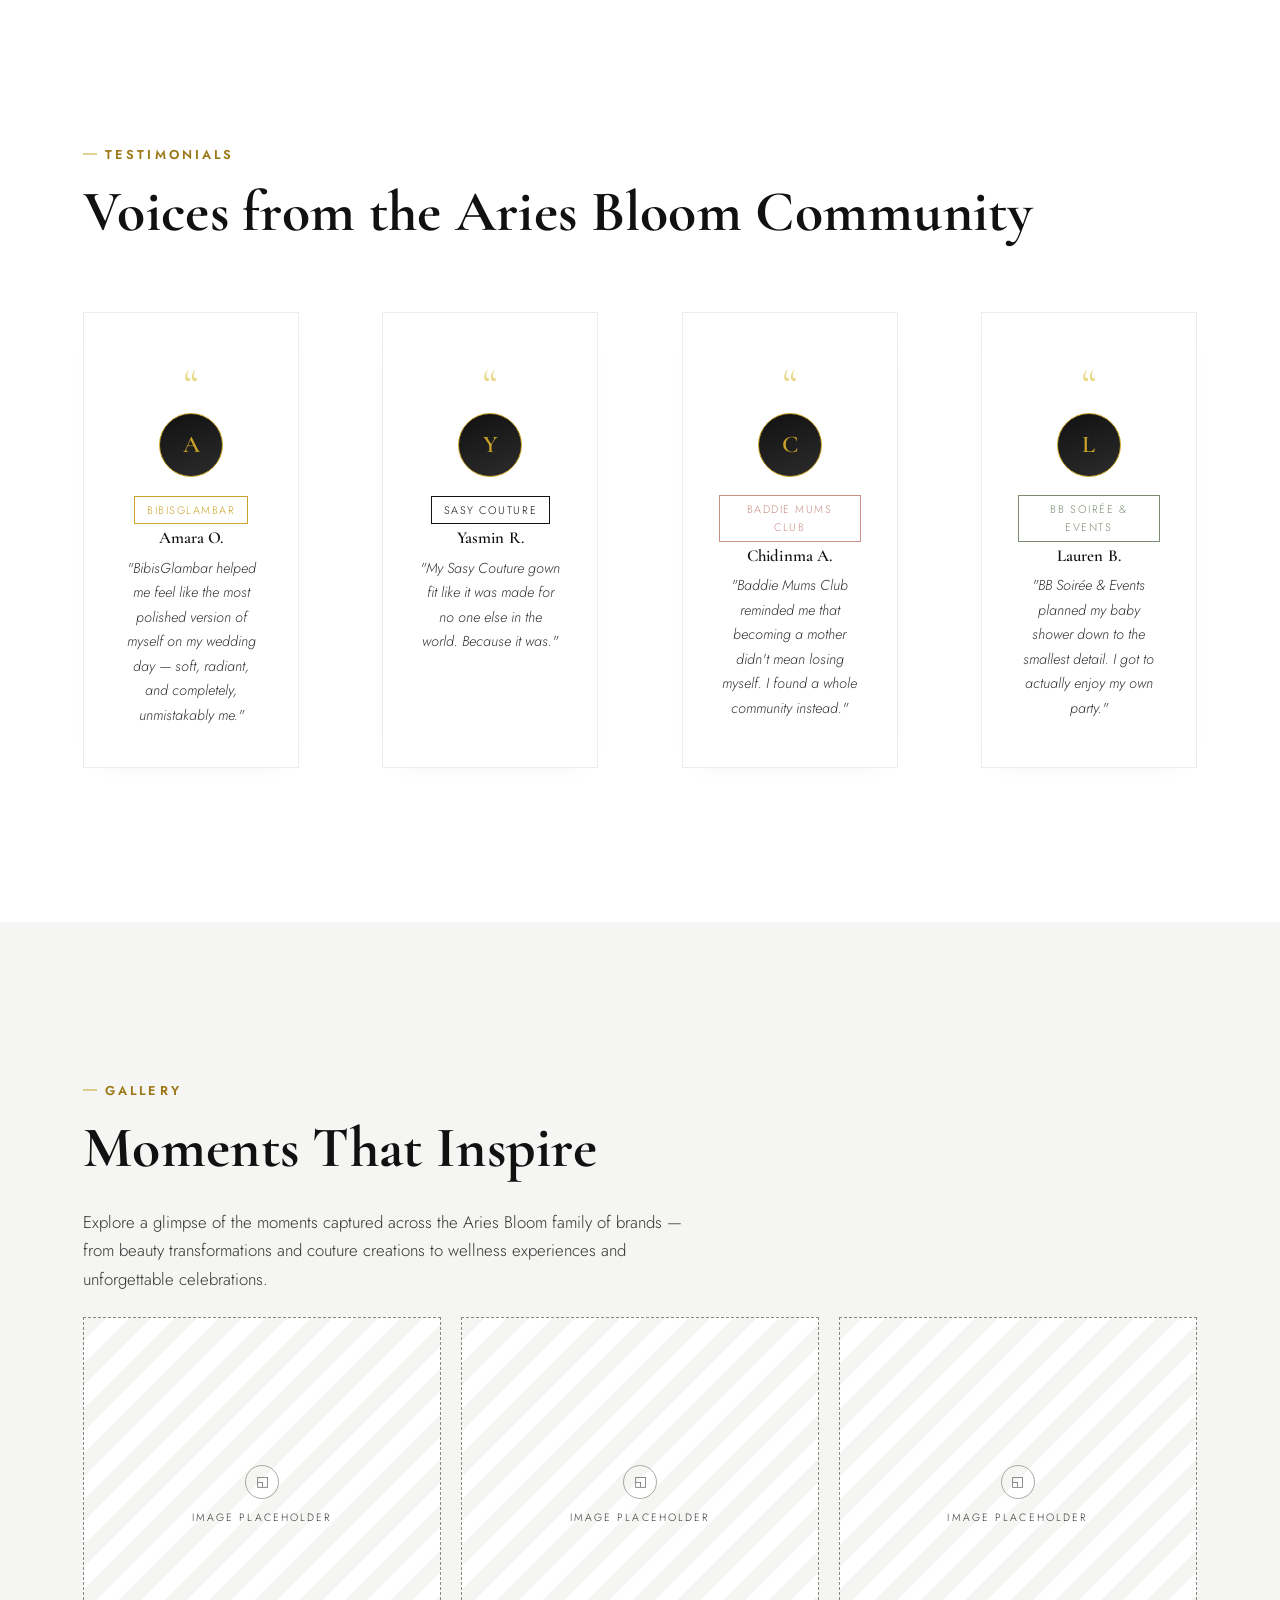
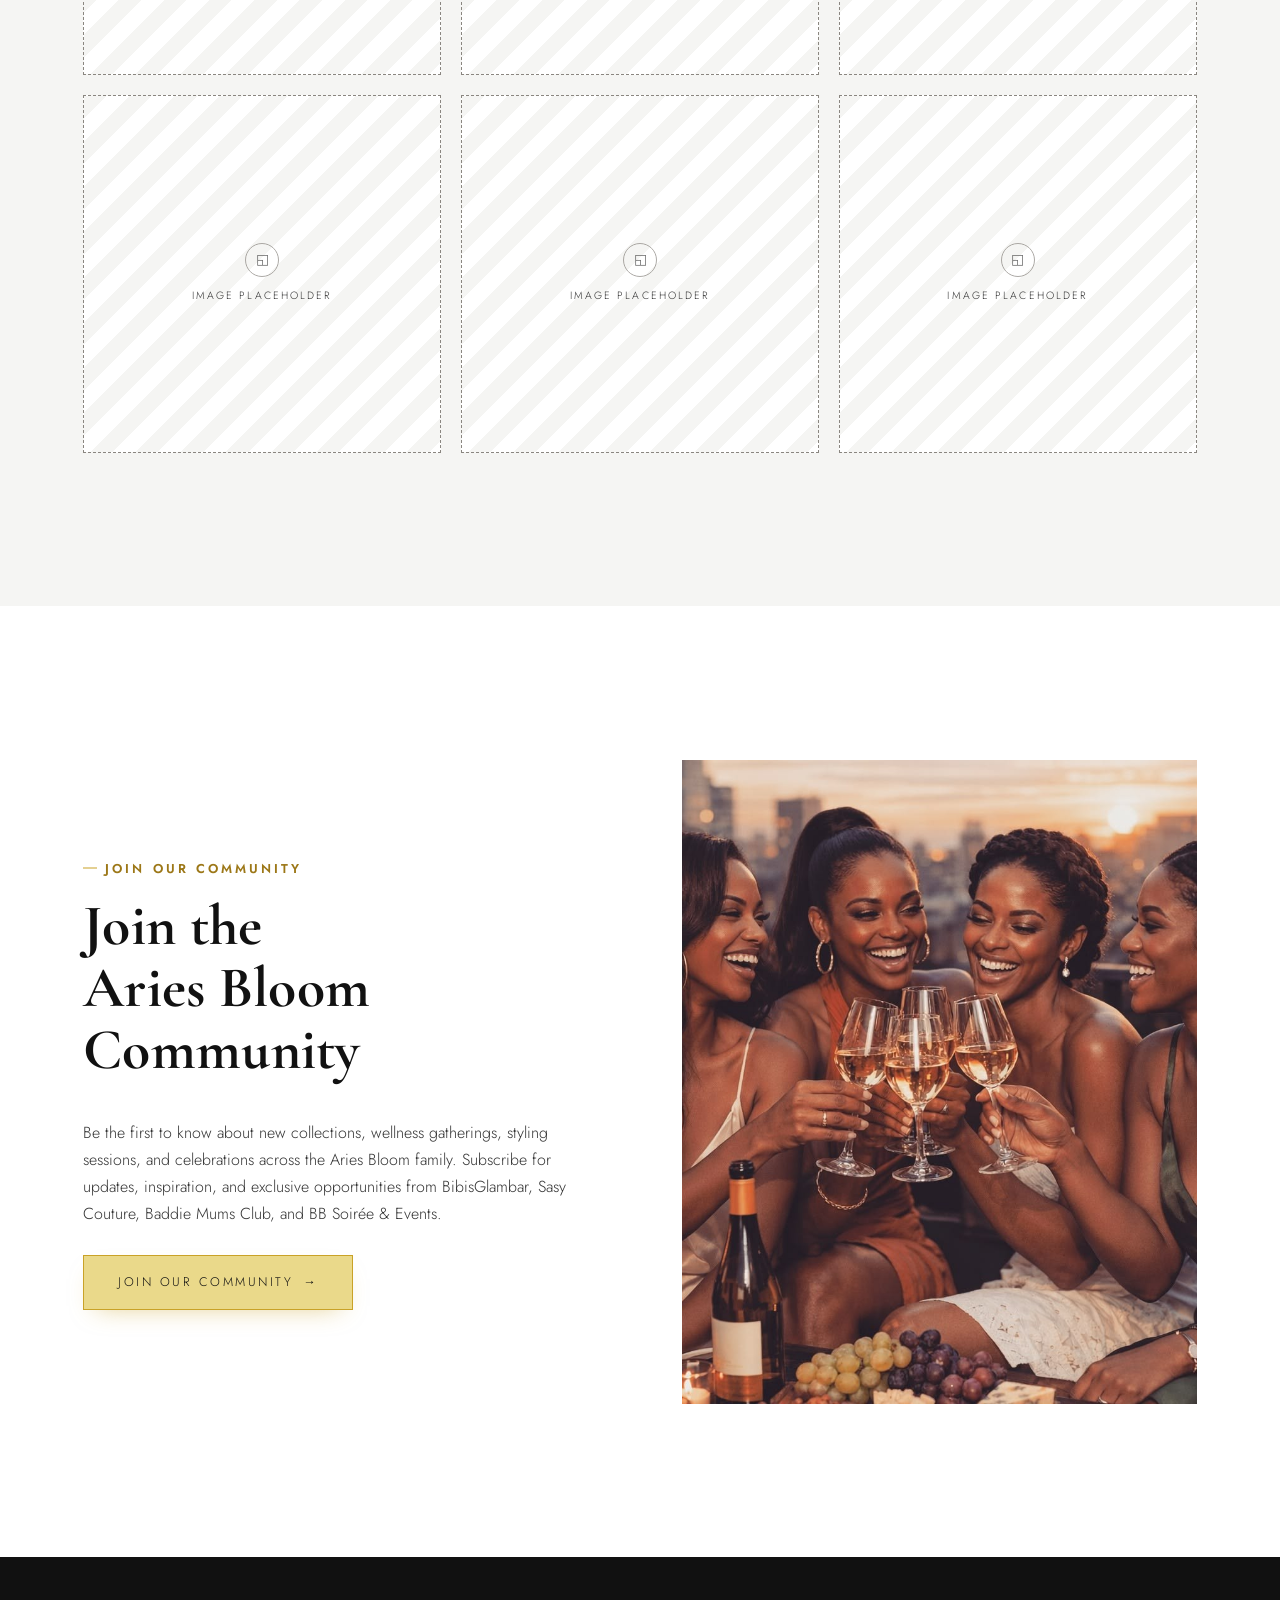
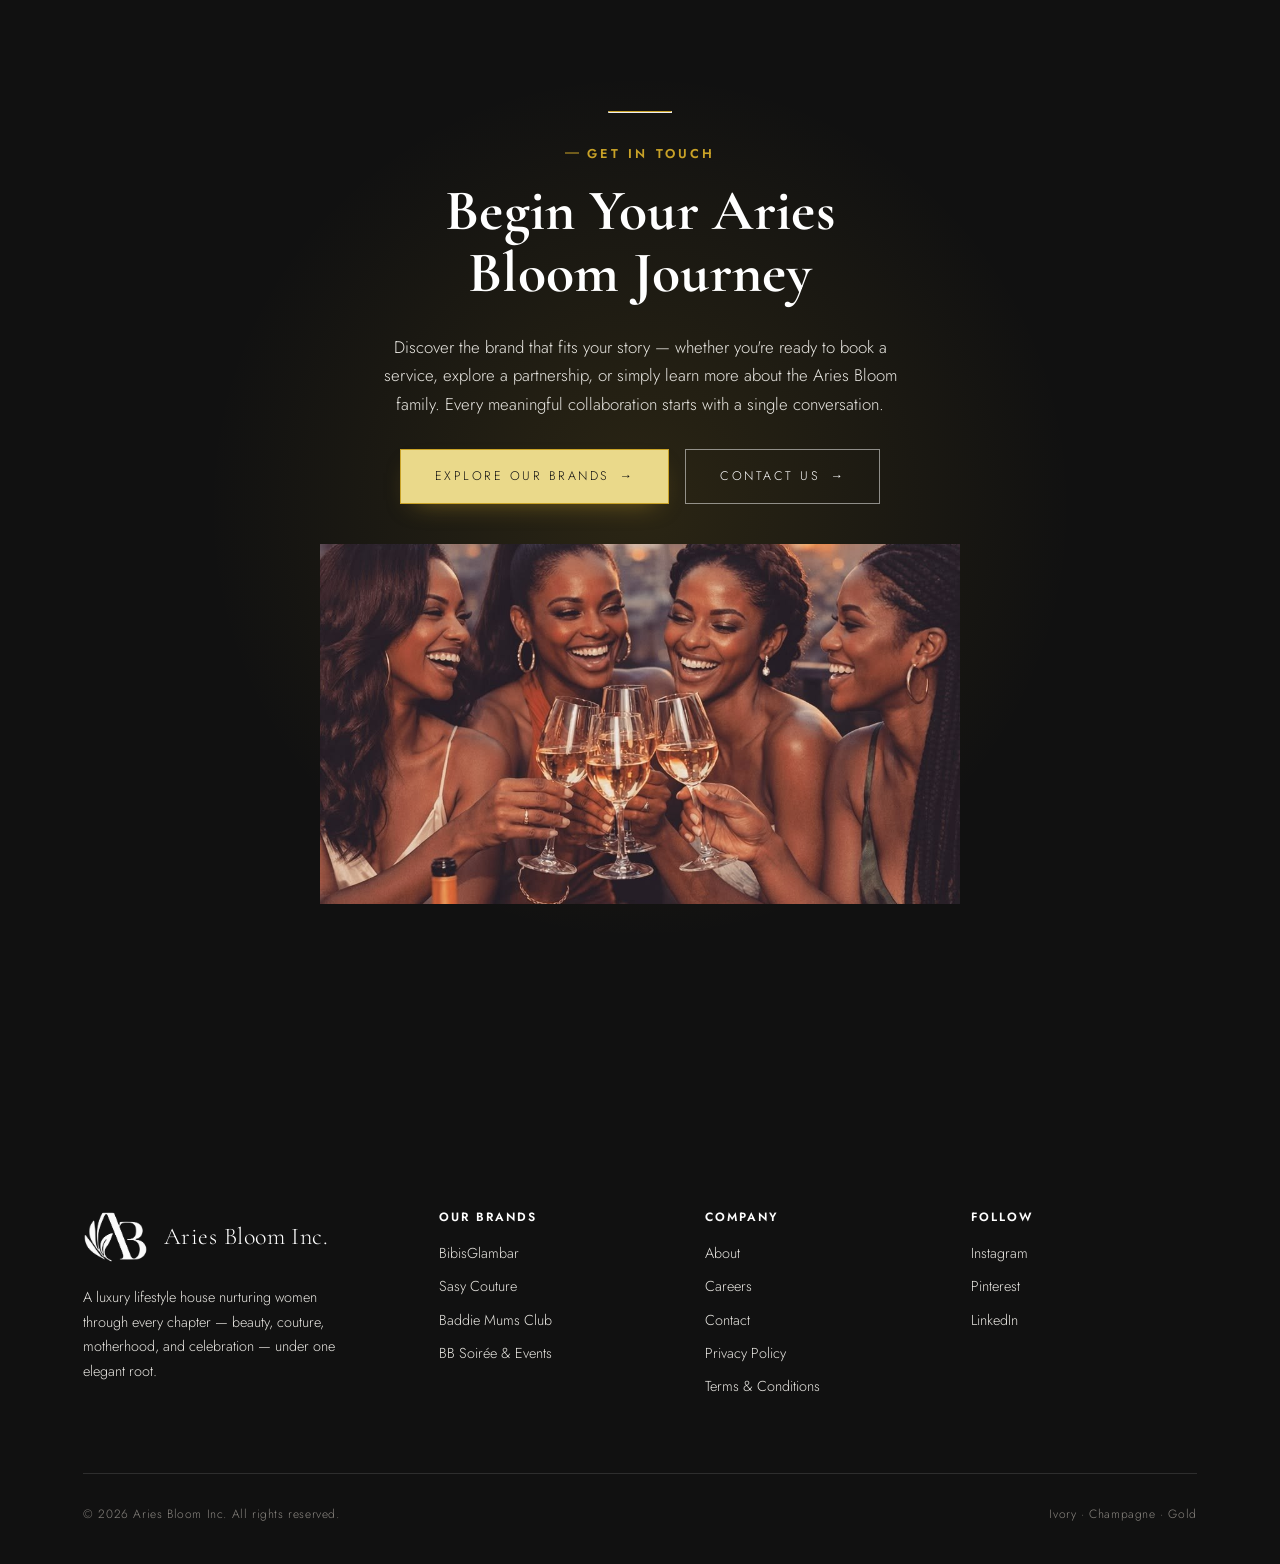
==== commit c7bdac9f: "Add files via upload" ====
--- a/index.html
+++ b/index.html
@@ -140,6 +140,61 @@
   </section>
 
   <!-- =========================================================
+       3B. OUR ECOSYSTEM
+       ========================================================= -->
+  <section class="section section--champagne">
+    <div class="wrap reveal">
+      <span class="eyebrow" style="justify-content:center;">Our Ecosystem</span>
+      <h2 style="max-width:22ch; margin:0 auto 0.6em; text-align:center;">Four Brands, Working as One</h2>
+      <p style="max-width:60ch; margin:0 auto 2.6em; font-size:1.05rem; text-align:center;">Each brand stands on its own — but none of them exist in isolation. Together, they cover the full arc of a woman's life.</p>
+
+      <div style="display:flex; align-items:center; justify-content:center; gap:0; max-width:640px; margin:0 auto 3.2em; flex-wrap:wrap;">
+        <div style="text-align:center; padding:0 18px;">
+          <div style="width:14px; height:14px; border-radius:50%; background:var(--brand-glambar); margin:0 auto 10px;"></div>
+          <span style="font-size:0.7rem; letter-spacing:0.08em; text-transform:uppercase; color:var(--taupe-deep);">BibisGlambar</span>
+        </div>
+        <div style="width:40px; height:1px; background:rgba(17,17,17,0.2);" aria-hidden="true"></div>
+        <div style="text-align:center; padding:0 18px;">
+          <div style="width:14px; height:14px; border-radius:50%; background:var(--brand-couture); margin:0 auto 10px;"></div>
+          <span style="font-size:0.7rem; letter-spacing:0.08em; text-transform:uppercase; color:var(--taupe-deep);">Sasy Couture</span>
+        </div>
+        <div style="width:40px; height:1px; background:rgba(17,17,17,0.2);" aria-hidden="true"></div>
+        <div style="text-align:center; padding:0 18px;">
+          <div style="width:14px; height:14px; border-radius:50%; background:var(--brand-mums); margin:0 auto 10px;"></div>
+          <span style="font-size:0.7rem; letter-spacing:0.08em; text-transform:uppercase; color:var(--taupe-deep);">Baddie Mums Club</span>
+        </div>
+        <div style="width:40px; height:1px; background:rgba(17,17,17,0.2);" aria-hidden="true"></div>
+        <div style="text-align:center; padding:0 18px;">
+          <div style="width:14px; height:14px; border-radius:50%; background:var(--brand-soiree); margin:0 auto 10px;"></div>
+          <span style="font-size:0.7rem; letter-spacing:0.08em; text-transform:uppercase; color:var(--taupe-deep);">BB Soirée</span>
+        </div>
+      </div>
+
+      <div class="values-row">
+        <div style="text-align:center;">
+          <div style="width:52px; height:52px; border:1px solid var(--gold); border-radius:50%; display:flex; align-items:center; justify-content:center; margin:0 auto 16px; color:var(--gold); font-size:1.2rem;" aria-hidden="true">◈</div>
+          <h4 style="font-family:var(--font-display); color:var(--black); font-size:1.1rem; margin-bottom:0.4em;">Beauty &amp; Fashion</h4>
+          <p style="font-size:0.92rem; margin:0;">BibisGlambar and Sasy Couture, styled together for the same bridal parties and milestone events.</p>
+        </div>
+        <div style="text-align:center;">
+          <div style="width:52px; height:52px; border:1px solid var(--gold); border-radius:50%; display:flex; align-items:center; justify-content:center; margin:0 auto 16px; color:var(--gold); font-size:1.2rem;" aria-hidden="true">◇</div>
+          <h4 style="font-family:var(--font-display); color:var(--black); font-size:1.1rem; margin-bottom:0.4em;">Wellness &amp; Celebration</h4>
+          <p style="font-size:0.92rem; margin:0;">Baddie Mums Club and BB Soirée, supporting the same clients through motherhood and every milestone after.</p>
+        </div>
+        <div style="text-align:center;">
+          <div style="width:52px; height:52px; border:1px solid var(--gold); border-radius:50%; display:flex; align-items:center; justify-content:center; margin:0 auto 16px; color:var(--gold); font-size:1.2rem;" aria-hidden="true">✦</div>
+          <h4 style="font-family:var(--font-display); color:var(--black); font-size:1.1rem; margin-bottom:0.4em;">All Four, One Client</h4>
+          <p style="font-size:0.92rem; margin:0;">A single Aries Bloom client can move through all four brands across the different chapters of her life.</p>
+        </div>
+      </div>
+
+      <div style="text-align:center; margin-top:2.6em;">
+        <a href="our-brands.html" class="btn btn--gold">See How the Brands Connect</a>
+      </div>
+    </div>
+  </section>
+
+  <!-- =========================================================
        4. WHY CHOOSE ARIES BLOOM
        ========================================================= -->
   <section class="section section--dark">
@@ -183,6 +238,52 @@
   </section>
 
   <!-- =========================================================
+       4B. FEATURED EXPERIENCES
+       ========================================================= -->
+  <section class="section">
+    <div class="wrap reveal">
+      <span class="eyebrow" style="justify-content:center;">Featured Experiences</span>
+      <h2 style="max-width:20ch; margin:0 auto 0.6em; text-align:center;">A Glimpse Into Each Brand</h2>
+      <p style="max-width:60ch; margin:0 auto 2.6em; font-size:1.05rem; text-align:center;">One signature moment from each brand — a small window into the full experience waiting on the other side.</p>
+    </div>
+    <div class="wrap reveal">
+      <div class="feature-grid" style="background:rgba(17,17,17,0.08);">
+        <div class="feature-card feature-card--light" style="padding-bottom:28px;">
+          <div class="feature-card__image" style="margin-left:0;">
+            <img src="images/experience-beauty.jpg" alt="A glamorous bridal makeup look, representing the BibisGlambar experience.">
+          </div>
+          <span class="tag" style="margin-left:38px;">BibisGlambar</span>
+          <h4 style="font-family:var(--font-display); font-size:1.15rem; margin:0.2em 0 0 38px;">Bridal Glam, Perfected</h4>
+          <p style="margin-left:38px; margin-right:38px;">Soft, radiant makeup artistry designed to enhance — never mask — a bride's natural features.</p>
+        </div>
+        <div class="feature-card feature-card--light" style="padding-bottom:28px;">
+          <div class="feature-card__image" style="margin-left:0;">
+            <img src="images/experience-fashion.jpg" alt="A hand-beaded couture gown with a dramatic ruffled train, representing the Sasy Couture experience.">
+          </div>
+          <span class="tag" style="margin-left:38px;">Sasy Couture</span>
+          <h4 style="font-family:var(--font-display); font-size:1.15rem; margin:0.2em 0 0 38px;">Made For No One Else</h4>
+          <p style="margin-left:38px; margin-right:38px;">Hand-beaded, floor-sweeping couture built to the exact measurements of the woman wearing it.</p>
+        </div>
+        <div class="feature-card feature-card--light" style="padding-bottom:28px;">
+          <div class="feature-card__image" style="margin-left:0;">
+            <img src="images/experience-wellness.jpg" alt="A group of women in matching activewear after a wellness session, representing the Baddie Mums Club experience.">
+          </div>
+          <span class="tag" style="margin-left:38px;">Baddie Mums Club</span>
+          <h4 style="font-family:var(--font-display); font-size:1.15rem; margin:0.2em 0 0 38px;">Community, Not Competition</h4>
+          <p style="margin-left:38px; margin-right:38px;">Group wellness sessions built around real connection, not just movement.</p>
+        </div>
+        <div class="feature-card feature-card--light" style="padding-bottom:28px;">
+          <div class="feature-card__image" style="margin-left:0;">
+            <img src="images/experience-events.jpg" alt="An elegant balloon and dessert display at a private celebration, representing the BB Soirée & Events experience.">
+          </div>
+          <span class="tag" style="margin-left:38px;">BB Soirée &amp; Events</span>
+          <h4 style="font-family:var(--font-display); font-size:1.15rem; margin:0.2em 0 0 38px;">Every Detail, Considered</h4>
+          <p style="margin-left:38px; margin-right:38px;">From florals to grazing tables, celebrations designed down to the smallest detail.</p>
+        </div>
+      </div>
+    </div>
+  </section>
+
   <!-- =========================================================
        5. WHY ARIES BLOOM
        ========================================================= -->
@@ -208,10 +309,10 @@
       </div>
 
       <div class="stats" style="margin-top:3.2em;">
-        <div><div class="stat__num">4</div><div class="stat__label">Sister Brands</div></div>
-        <div><div class="stat__num">2013</div><div class="stat__label">Est. As BibisGlambar</div></div>
-        <div><div class="stat__num">1</div><div class="stat__label">Shared Standard of Care</div></div>
-        <div><div class="stat__num">100%</div><div class="stat__label">Woman-Focused</div></div>
+        <div><div class="stat__num">4</div><div class="stat__label">Luxury Brands</div></div>
+        <div><div class="stat__num">1</div><div class="stat__label">Shared Vision</div></div>
+        <div><div class="stat__num">✦</div><div class="stat__label">Beauty &bull; Fashion &bull; Wellness &bull; Events</div></div>
+        <div><div class="stat__num">◆</div><div class="stat__label">Premium Experiences</div></div>
       </div>
     </div>
   </section>
@@ -274,22 +375,26 @@
       <div class="testimonial-grid">
         <div class="testimonial-card" style="text-align:center;">
           <div class="testimonial-avatar" aria-hidden="true">A</div>
-          <h4 style="font-family:var(--font-display); font-size:1.05rem; margin-bottom:0.5em;">Amara O.</h4>
+          <span style="display:inline-block; font-size:0.68rem; letter-spacing:0.14em; text-transform:uppercase; color:var(--brand-glambar); border:1px solid var(--brand-glambar); padding:4px 12px;">BibisGlambar</span>
+          <h4 style="font-family:var(--font-display); font-size:1.05rem; margin:0.3em 0 0.5em;">Amara O.</h4>
           <p style="font-style:italic; color:var(--taupe-deep); font-size:0.9rem; margin:0;">"BibisGlambar helped me feel like the most polished version of myself on my wedding day — soft, radiant, and completely, unmistakably me."</p>
         </div>
         <div class="testimonial-card" style="text-align:center;">
           <div class="testimonial-avatar" aria-hidden="true">Y</div>
-          <h4 style="font-family:var(--font-display); font-size:1.05rem; margin-bottom:0.5em;">Yasmin R.</h4>
+          <span style="display:inline-block; font-size:0.68rem; letter-spacing:0.14em; text-transform:uppercase; color:var(--brand-couture); border:1px solid var(--brand-couture); padding:4px 12px;">Sasy Couture</span>
+          <h4 style="font-family:var(--font-display); font-size:1.05rem; margin:0.3em 0 0.5em;">Yasmin R.</h4>
           <p style="font-style:italic; color:var(--taupe-deep); font-size:0.9rem; margin:0;">"My Sasy Couture gown fit like it was made for no one else in the world. Because it was."</p>
         </div>
         <div class="testimonial-card" style="text-align:center;">
           <div class="testimonial-avatar" aria-hidden="true">C</div>
-          <h4 style="font-family:var(--font-display); font-size:1.05rem; margin-bottom:0.5em;">Chidinma A.</h4>
+          <span style="display:inline-block; font-size:0.68rem; letter-spacing:0.14em; text-transform:uppercase; color:var(--brand-mums); border:1px solid var(--brand-mums); padding:4px 12px;">Baddie Mums Club</span>
+          <h4 style="font-family:var(--font-display); font-size:1.05rem; margin:0.3em 0 0.5em;">Chidinma A.</h4>
           <p style="font-style:italic; color:var(--taupe-deep); font-size:0.9rem; margin:0;">"Baddie Mums Club reminded me that becoming a mother didn't mean losing myself. I found a whole community instead."</p>
         </div>
         <div class="testimonial-card" style="text-align:center;">
           <div class="testimonial-avatar" aria-hidden="true">L</div>
-          <h4 style="font-family:var(--font-display); font-size:1.05rem; margin-bottom:0.5em;">Lauren B.</h4>
+          <span style="display:inline-block; font-size:0.68rem; letter-spacing:0.14em; text-transform:uppercase; color:var(--brand-soiree); border:1px solid var(--brand-soiree); padding:4px 12px;">BB Soirée &amp; Events</span>
+          <h4 style="font-family:var(--font-display); font-size:1.05rem; margin:0.3em 0 0.5em;">Lauren B.</h4>
           <p style="font-style:italic; color:var(--taupe-deep); font-size:0.9rem; margin:0;">"BB Soirée &amp; Events planned my baby shower down to the smallest detail. I got to actually enjoy my own party."</p>
         </div>
       </div>
@@ -340,8 +445,8 @@
     <div class="wrap reveal" style="text-align:center; position:relative; z-index:1;">
       <hr class="rule--gold" style="margin:0 auto 1.6em;">
       <span class="eyebrow">Get In Touch</span>
-      <h2 style="max-width:22ch; margin:0 auto 0.5em; font-size:clamp(2.2rem, 5vw, 3.6rem);">Let's Create Something Beautiful Together</h2>
-      <p style="max-width:52ch; margin:0 auto 1.8em; font-size:1.05rem;">Whether you're ready to book a service, explore a partnership, or simply learn more about the Aries Bloom family of brands, we would love to hear from you. Every meaningful collaboration starts with a single conversation.</p>
+      <h2 style="max-width:22ch; margin:0 auto 0.5em; font-size:clamp(2.2rem, 5vw, 3.6rem);">Begin Your Aries Bloom Journey</h2>
+      <p style="max-width:52ch; margin:0 auto 1.8em; font-size:1.05rem;">Discover the brand that fits your story — whether you're ready to book a service, explore a partnership, or simply learn more about the Aries Bloom family. Every meaningful collaboration starts with a single conversation.</p>
       <div style="display:flex; gap:16px; flex-wrap:wrap; justify-content:center;">
         <a href="our-brands.html" class="btn btn--gold">Explore Our Brands</a>
         <a href="contact.html" class="btn btn--light">Contact Us</a>
--- a/css/style.css
+++ b/css/style.css
@@ -99,10 +99,11 @@
 .eyebrow {
   display: inline-block;
   font-family: var(--font-body);
-  font-size: 0.72rem;
-  letter-spacing: 0.28em;
+  font-size: 0.8rem;
+  font-weight: 600;
+  letter-spacing: 0.24em;
   text-transform: uppercase;
-  color: var(--gold);
+  color: #9c7717;
   margin-bottom: 1.2em;
   position: relative;
   padding-left: 22px;
@@ -140,6 +141,7 @@
 .section--dark { background: var(--black); color: var(--champagne); }
 .section--dark p { color: var(--nude); }
 .section--dark h1, .section--dark h2, .section--dark h3 { color: var(--ivory); }
+.section--dark .eyebrow { color: var(--gold); }
 .section--champagne { background: var(--champagne); }
 
 /* Closing CTA — a soft radial glow behind the content gives the
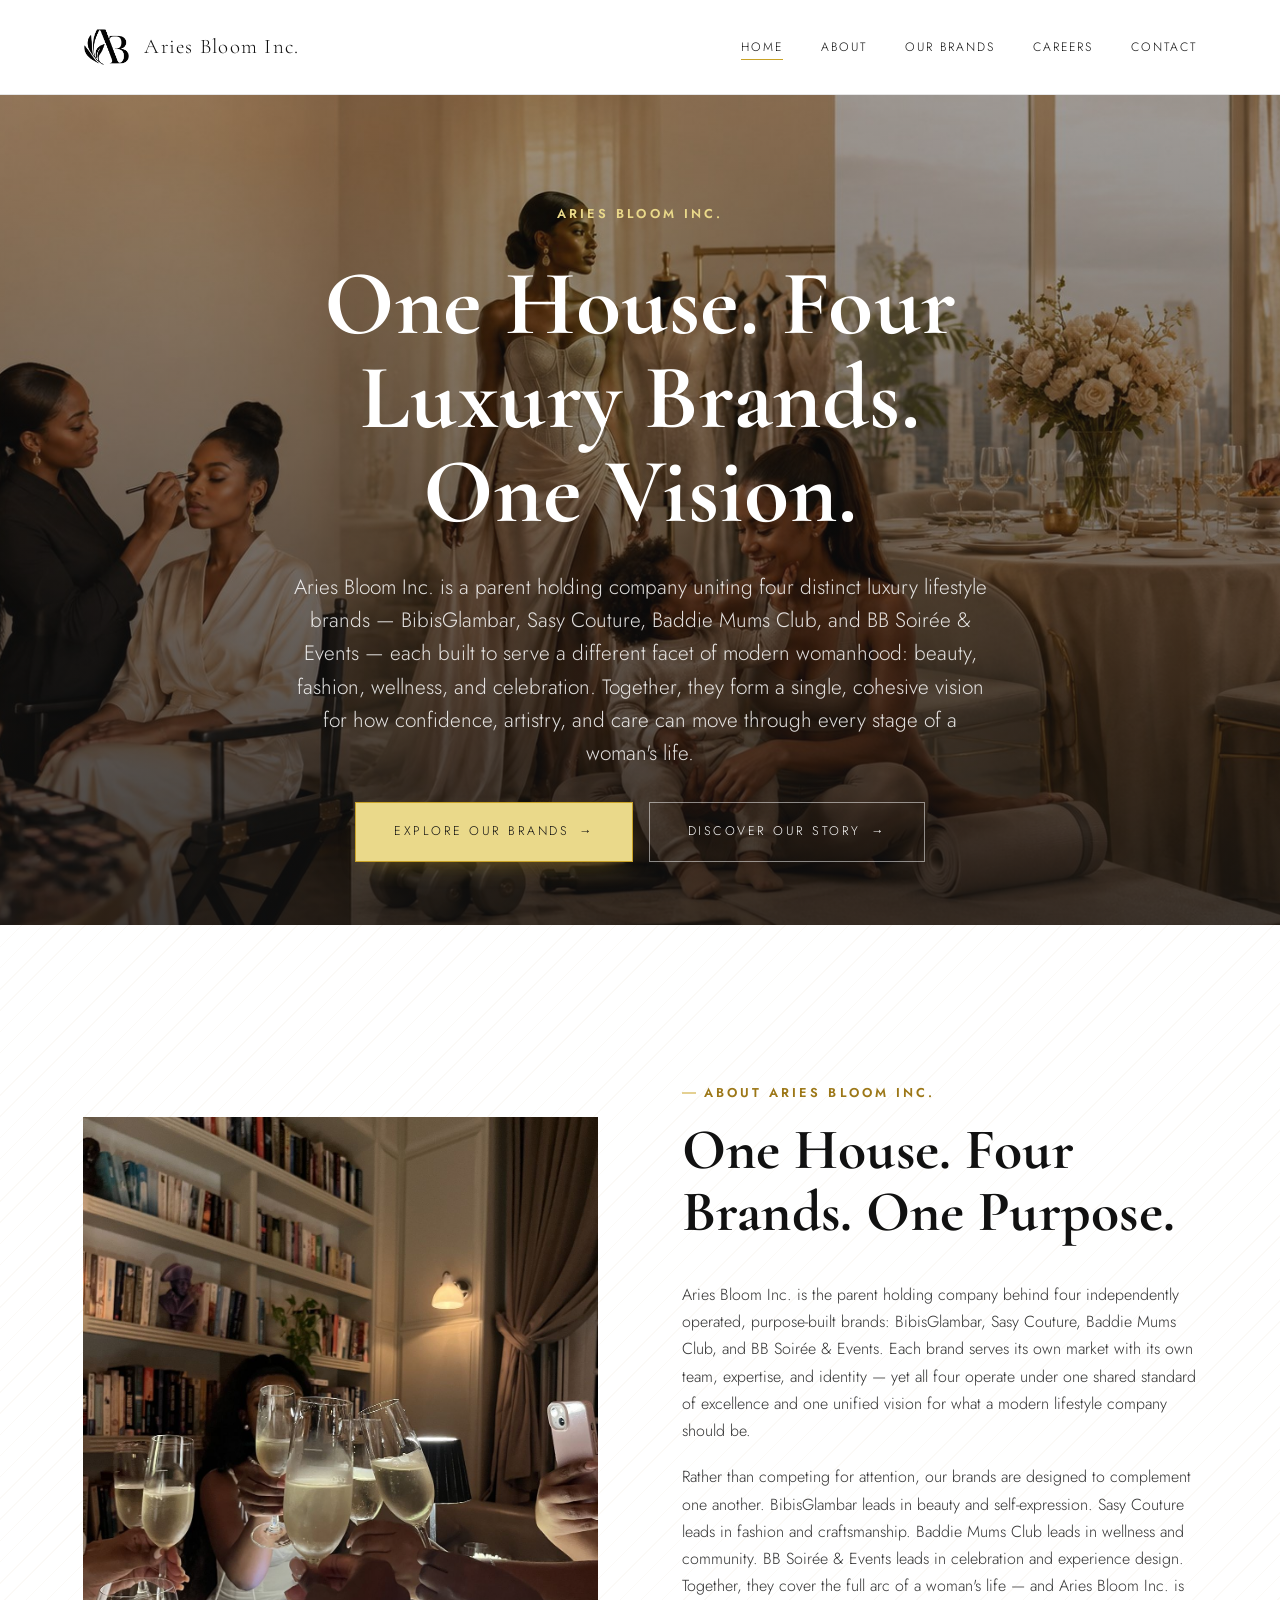
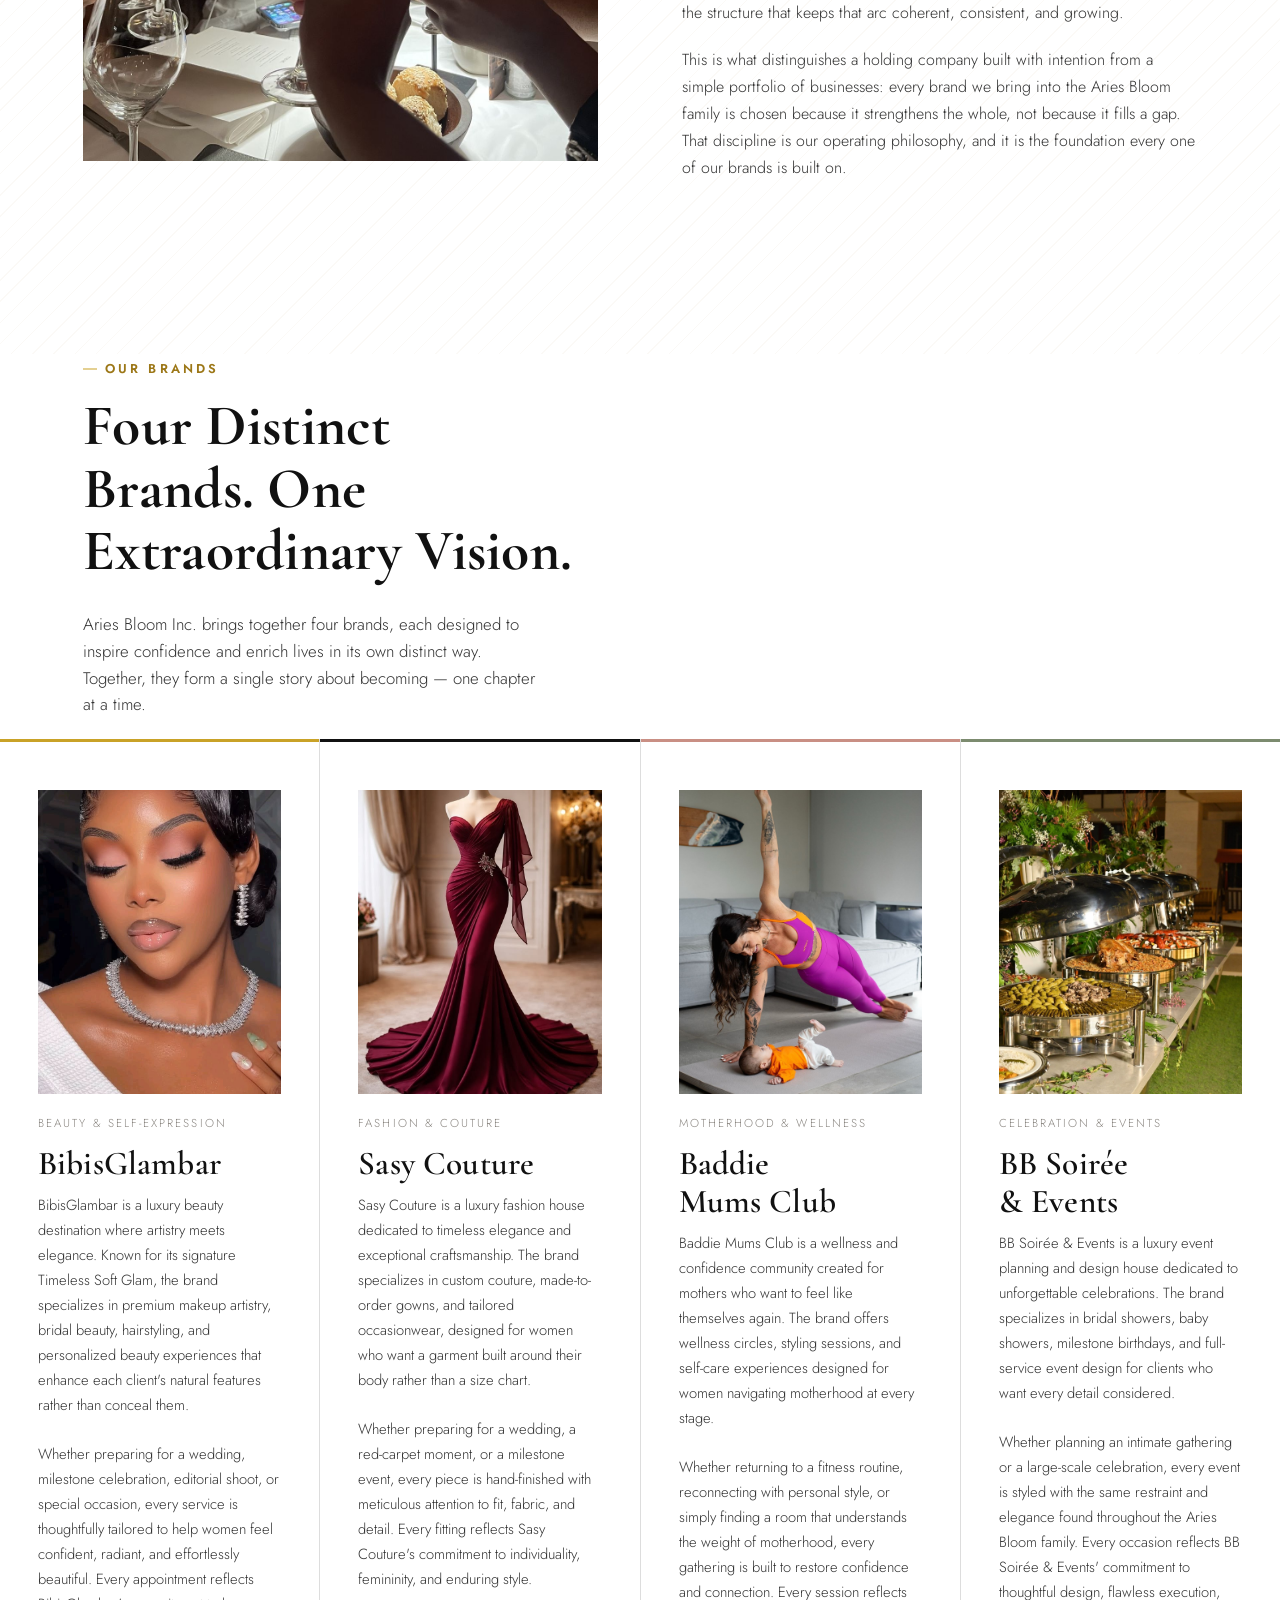
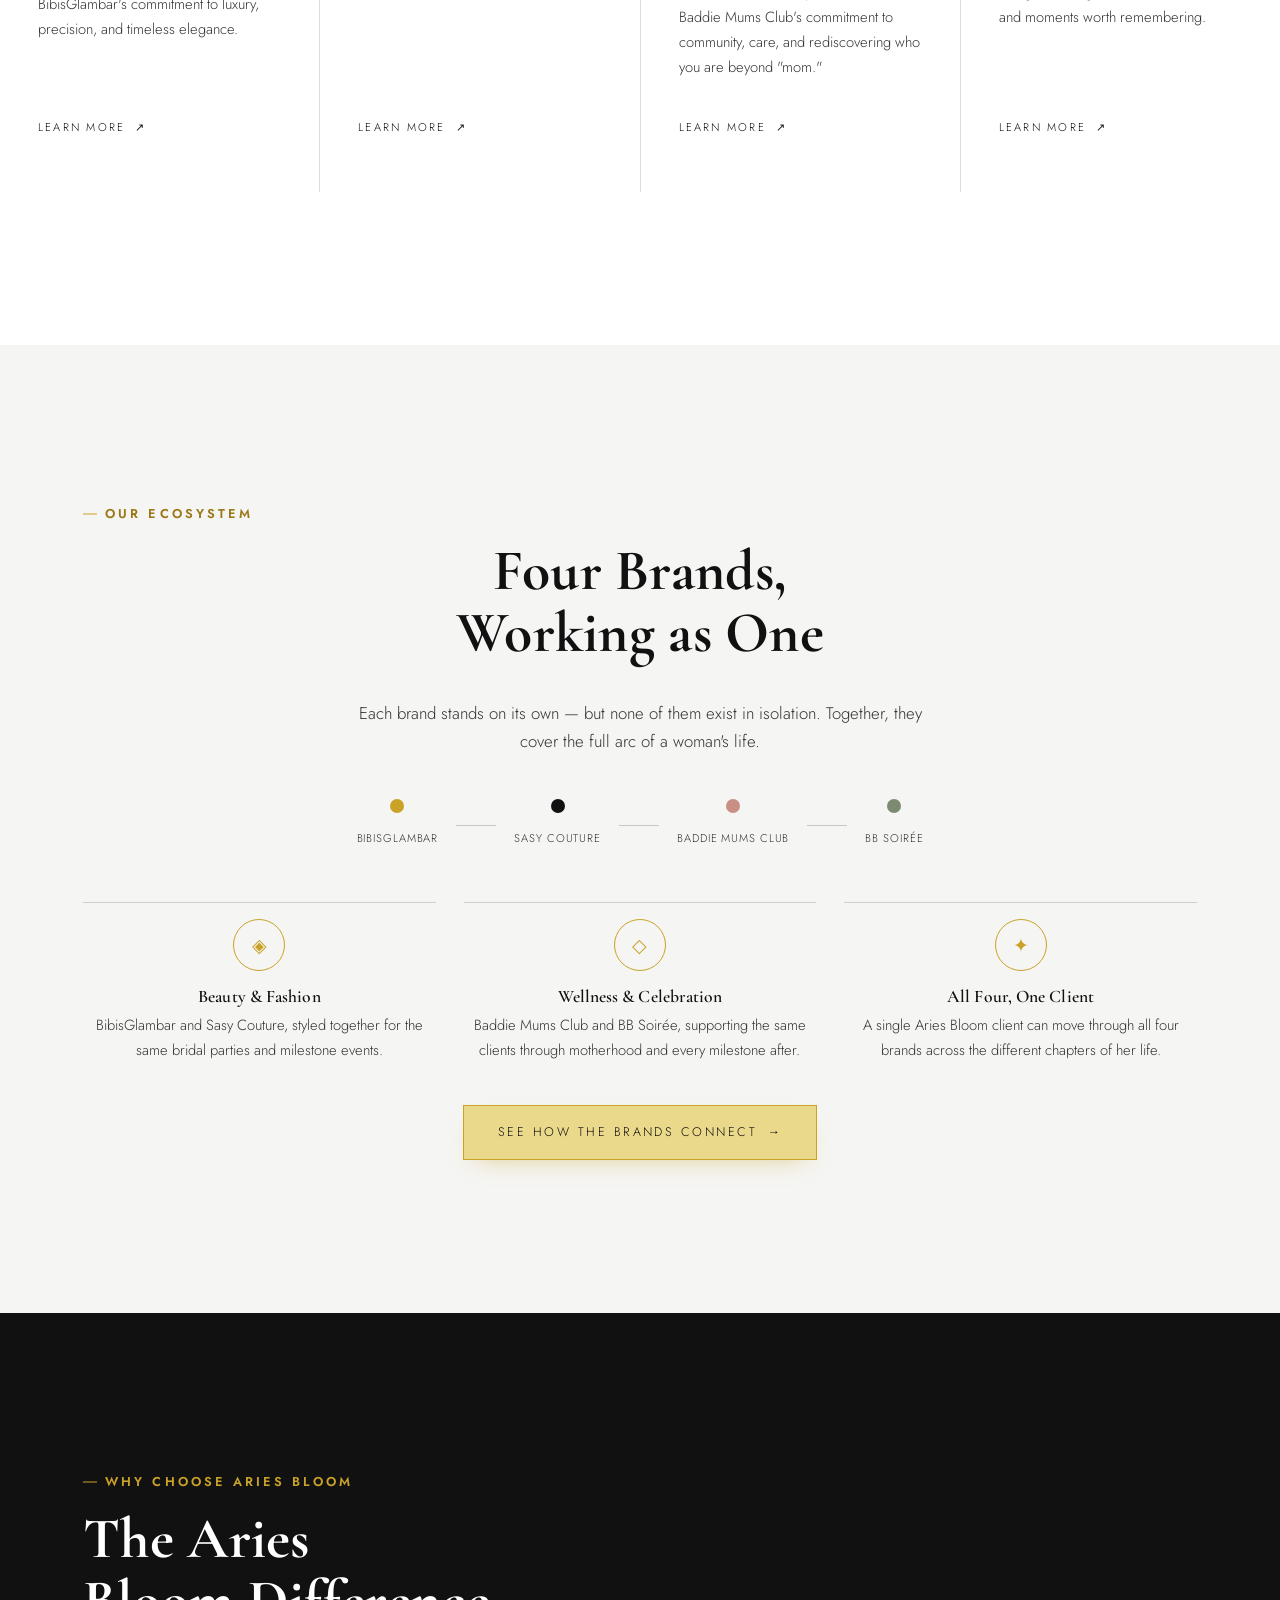
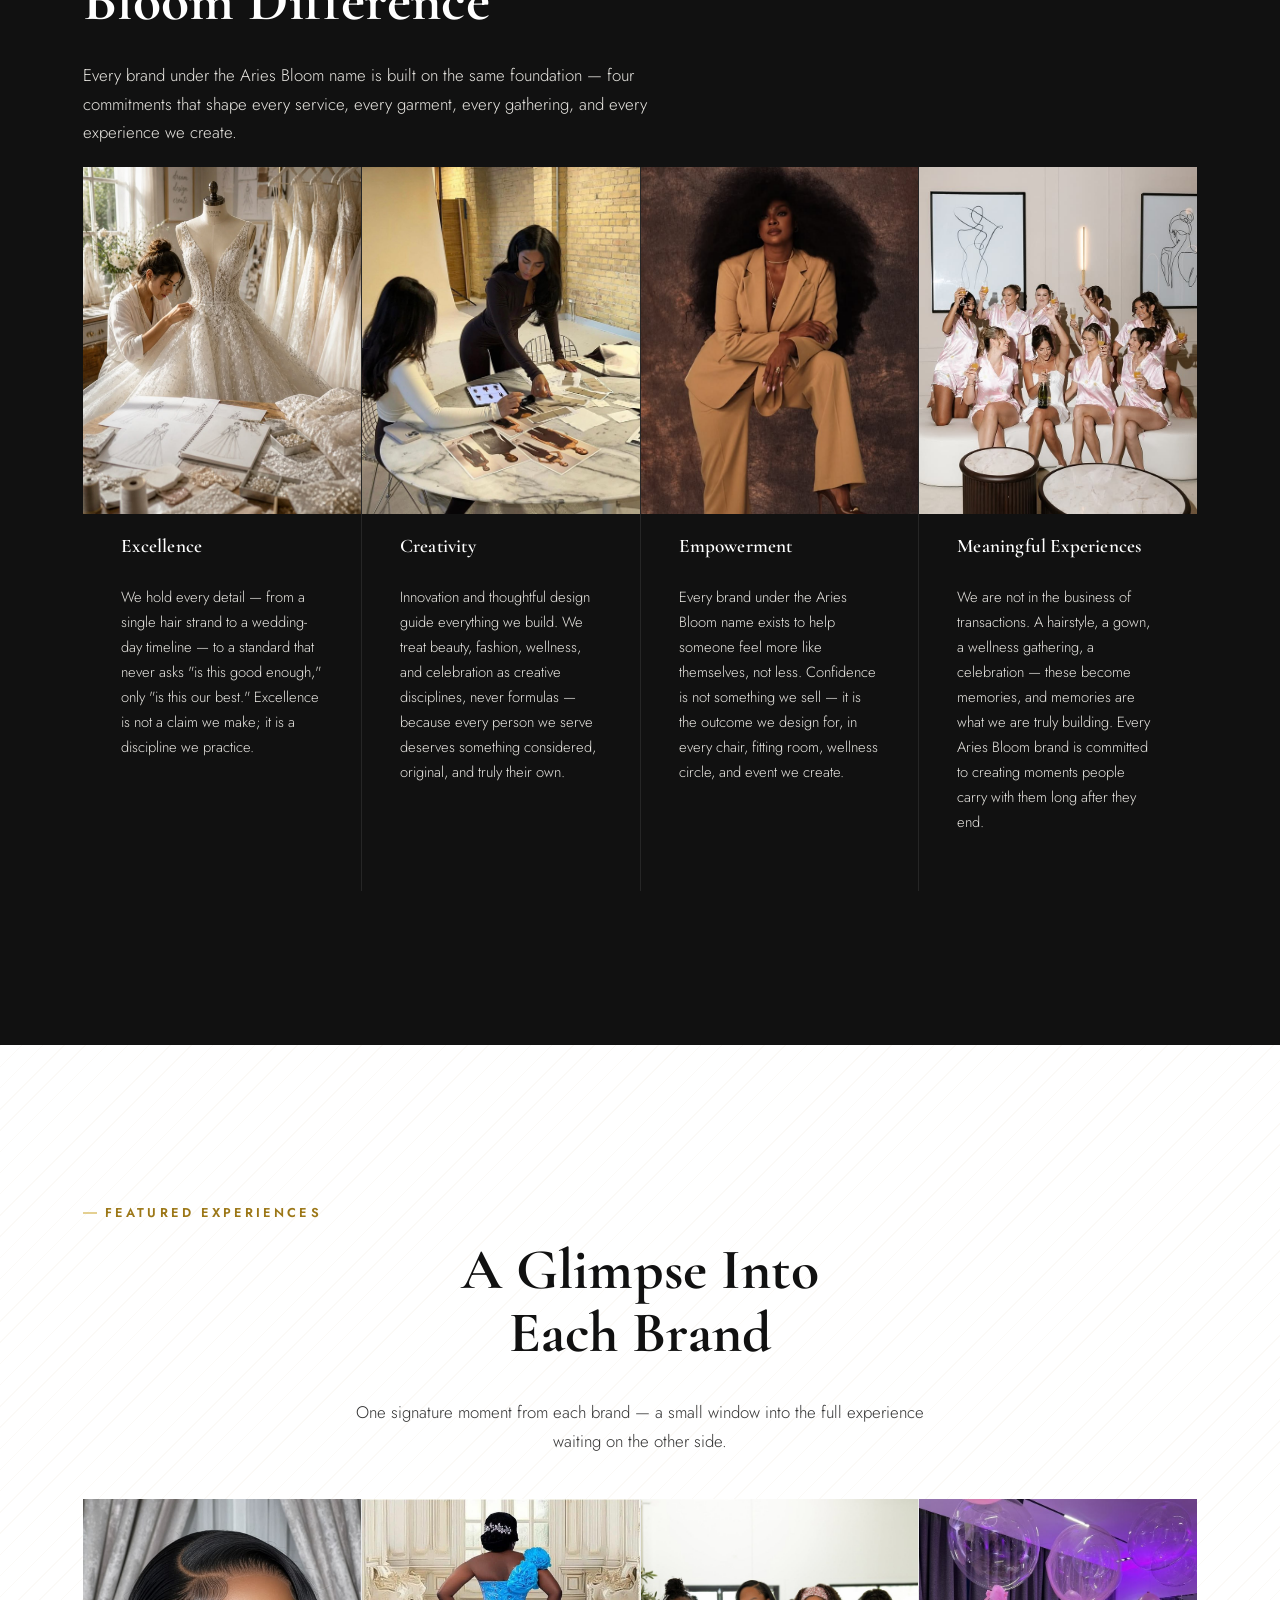
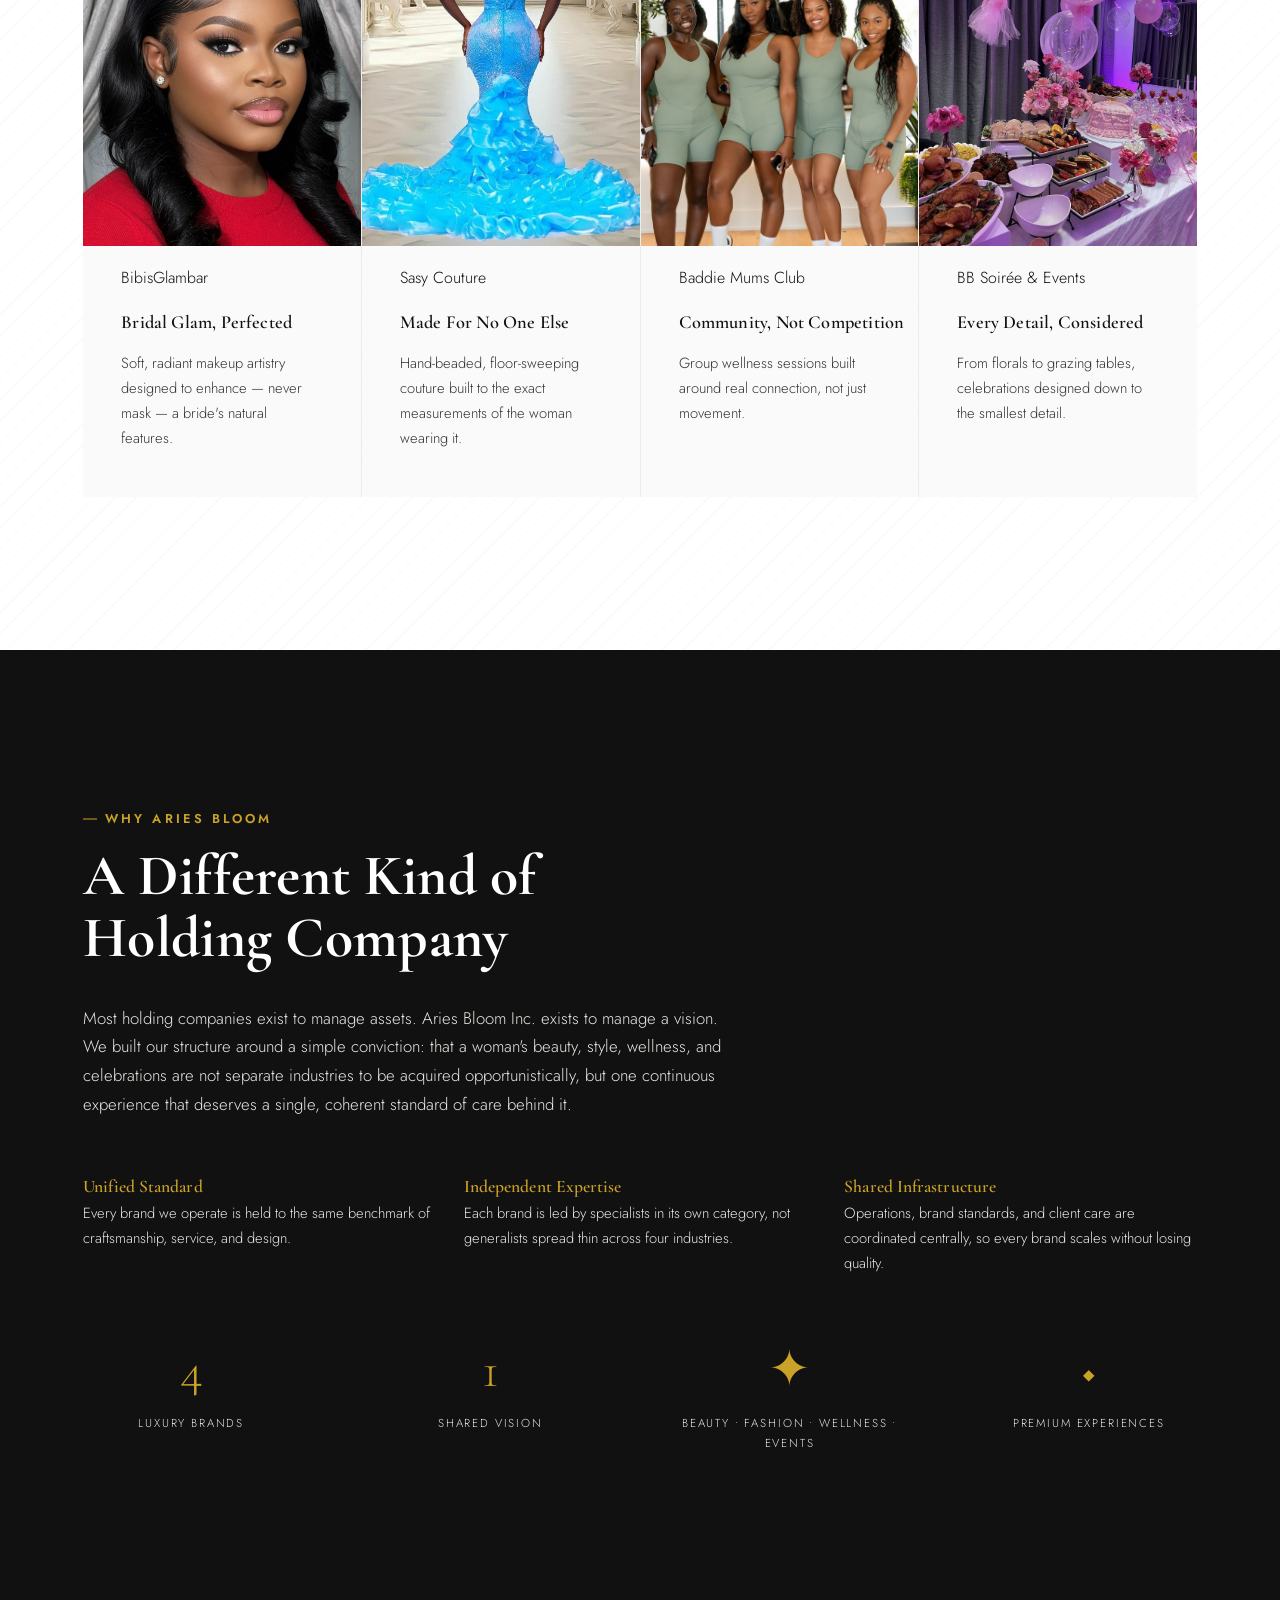
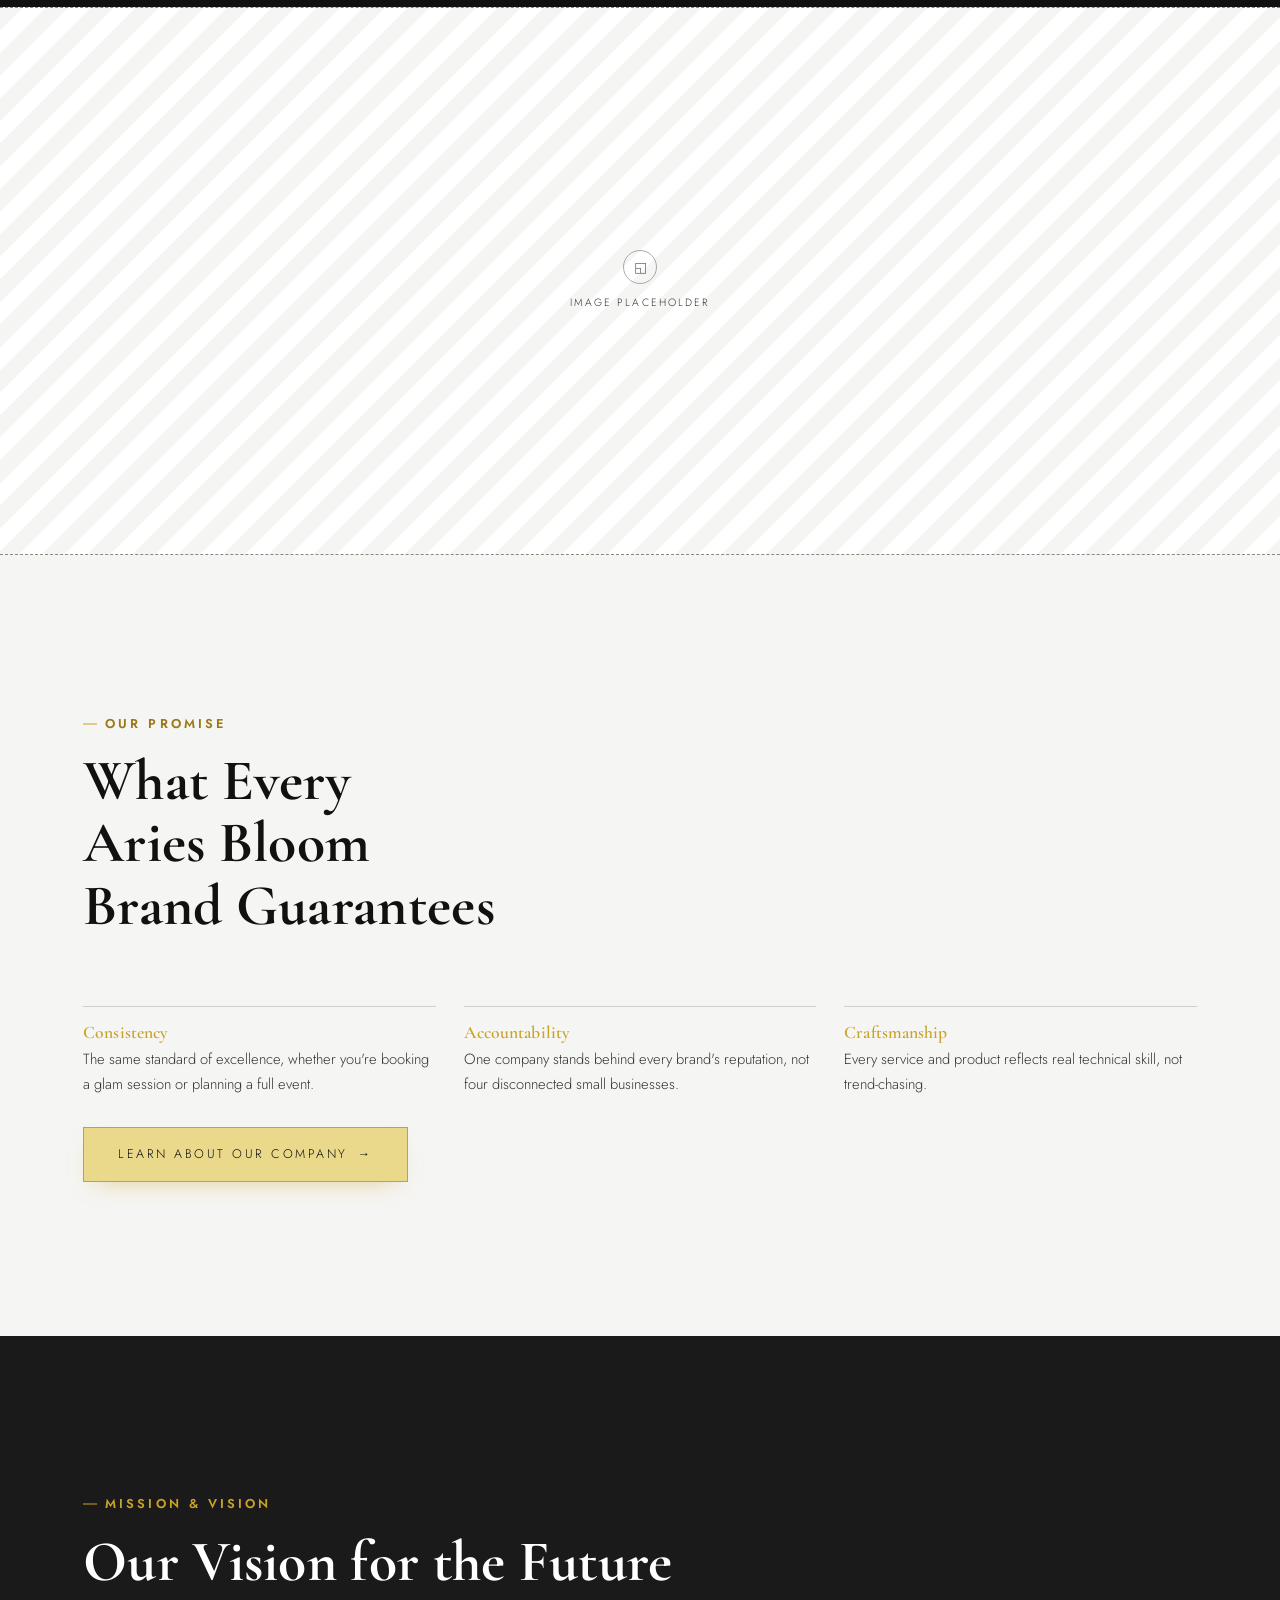
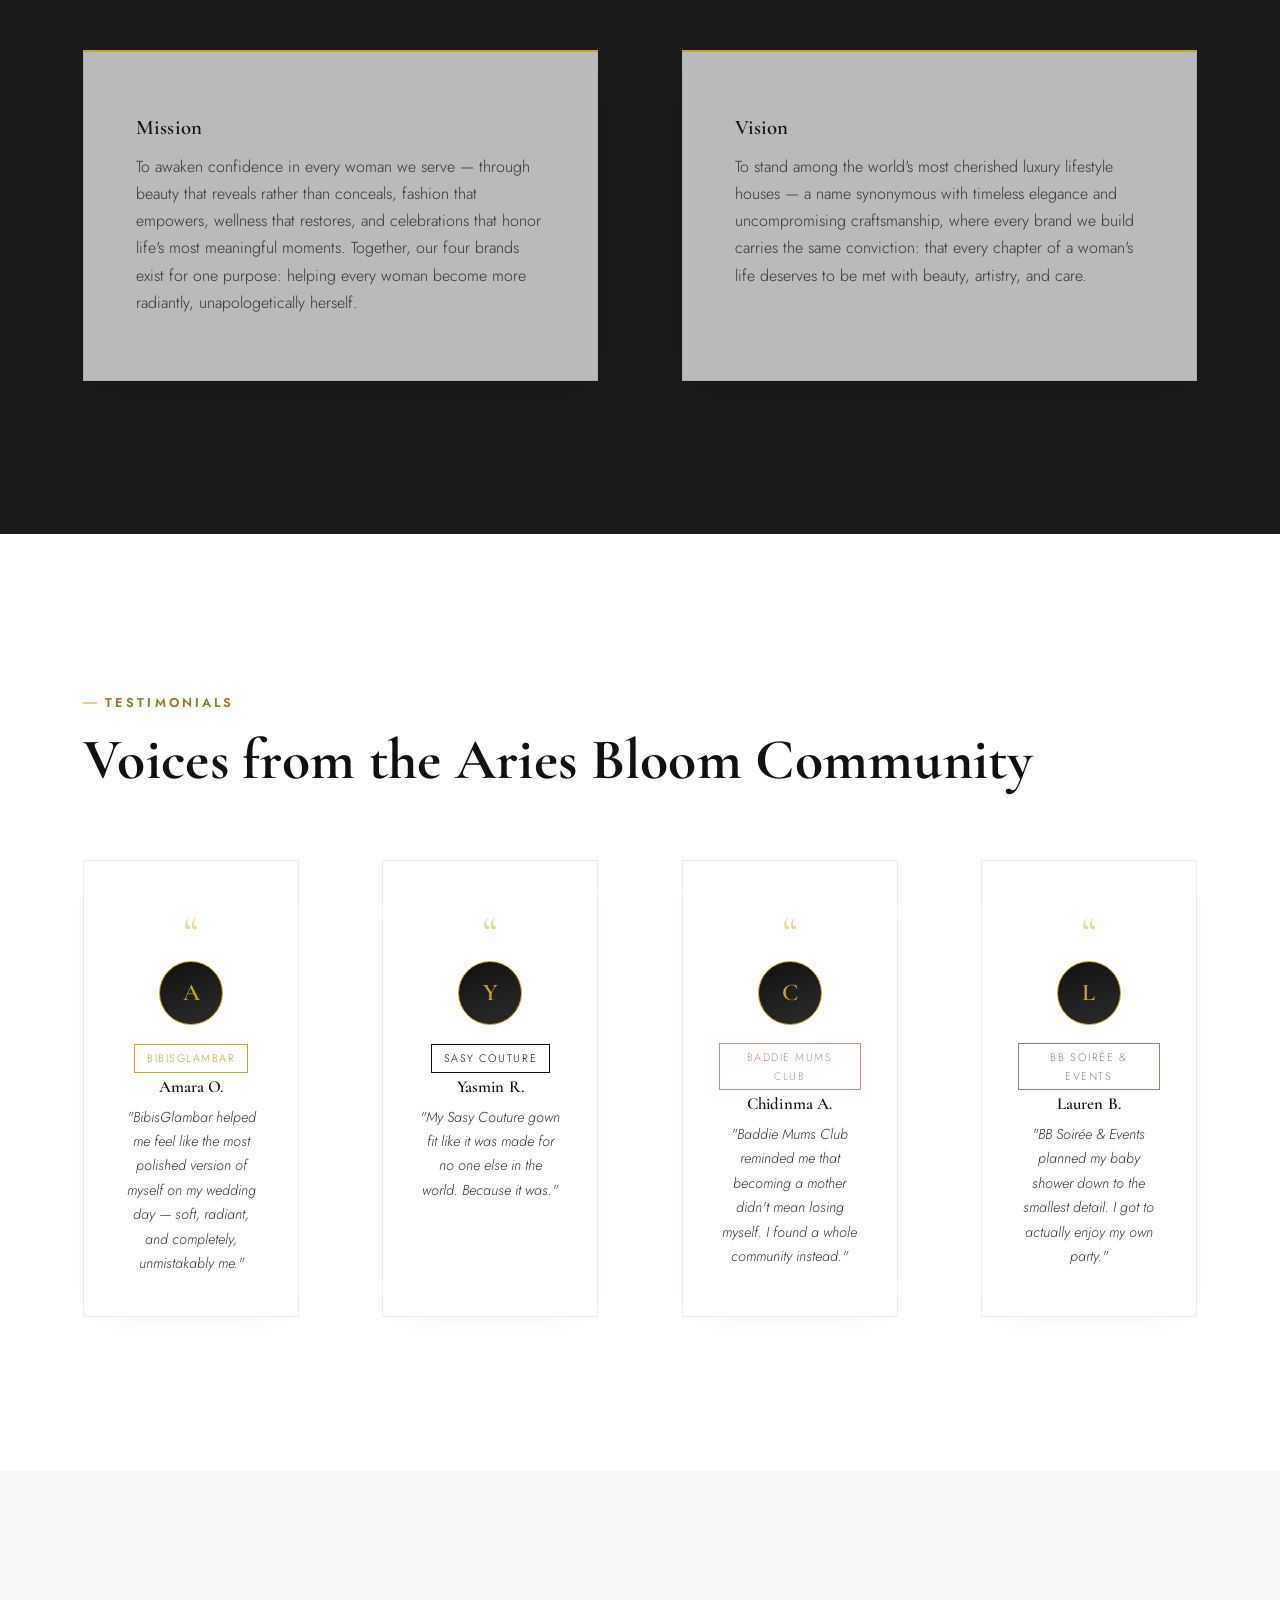
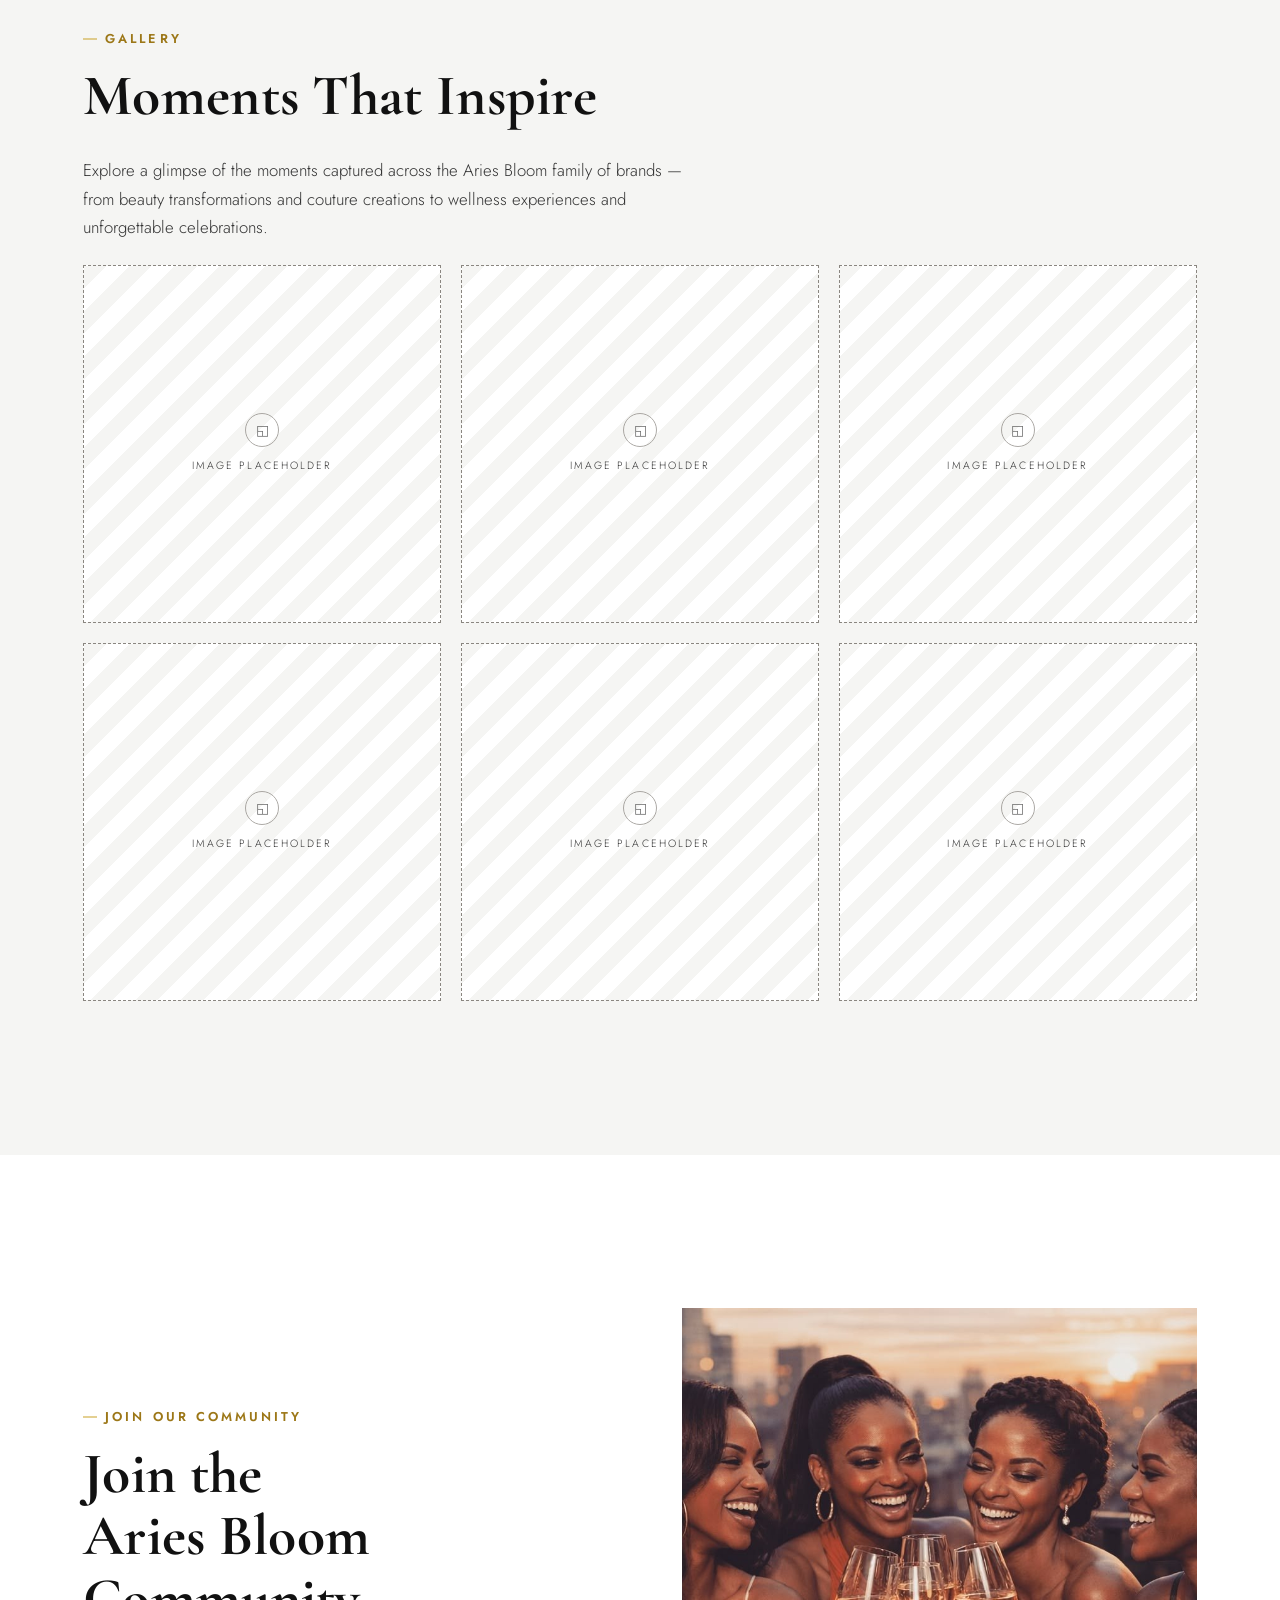
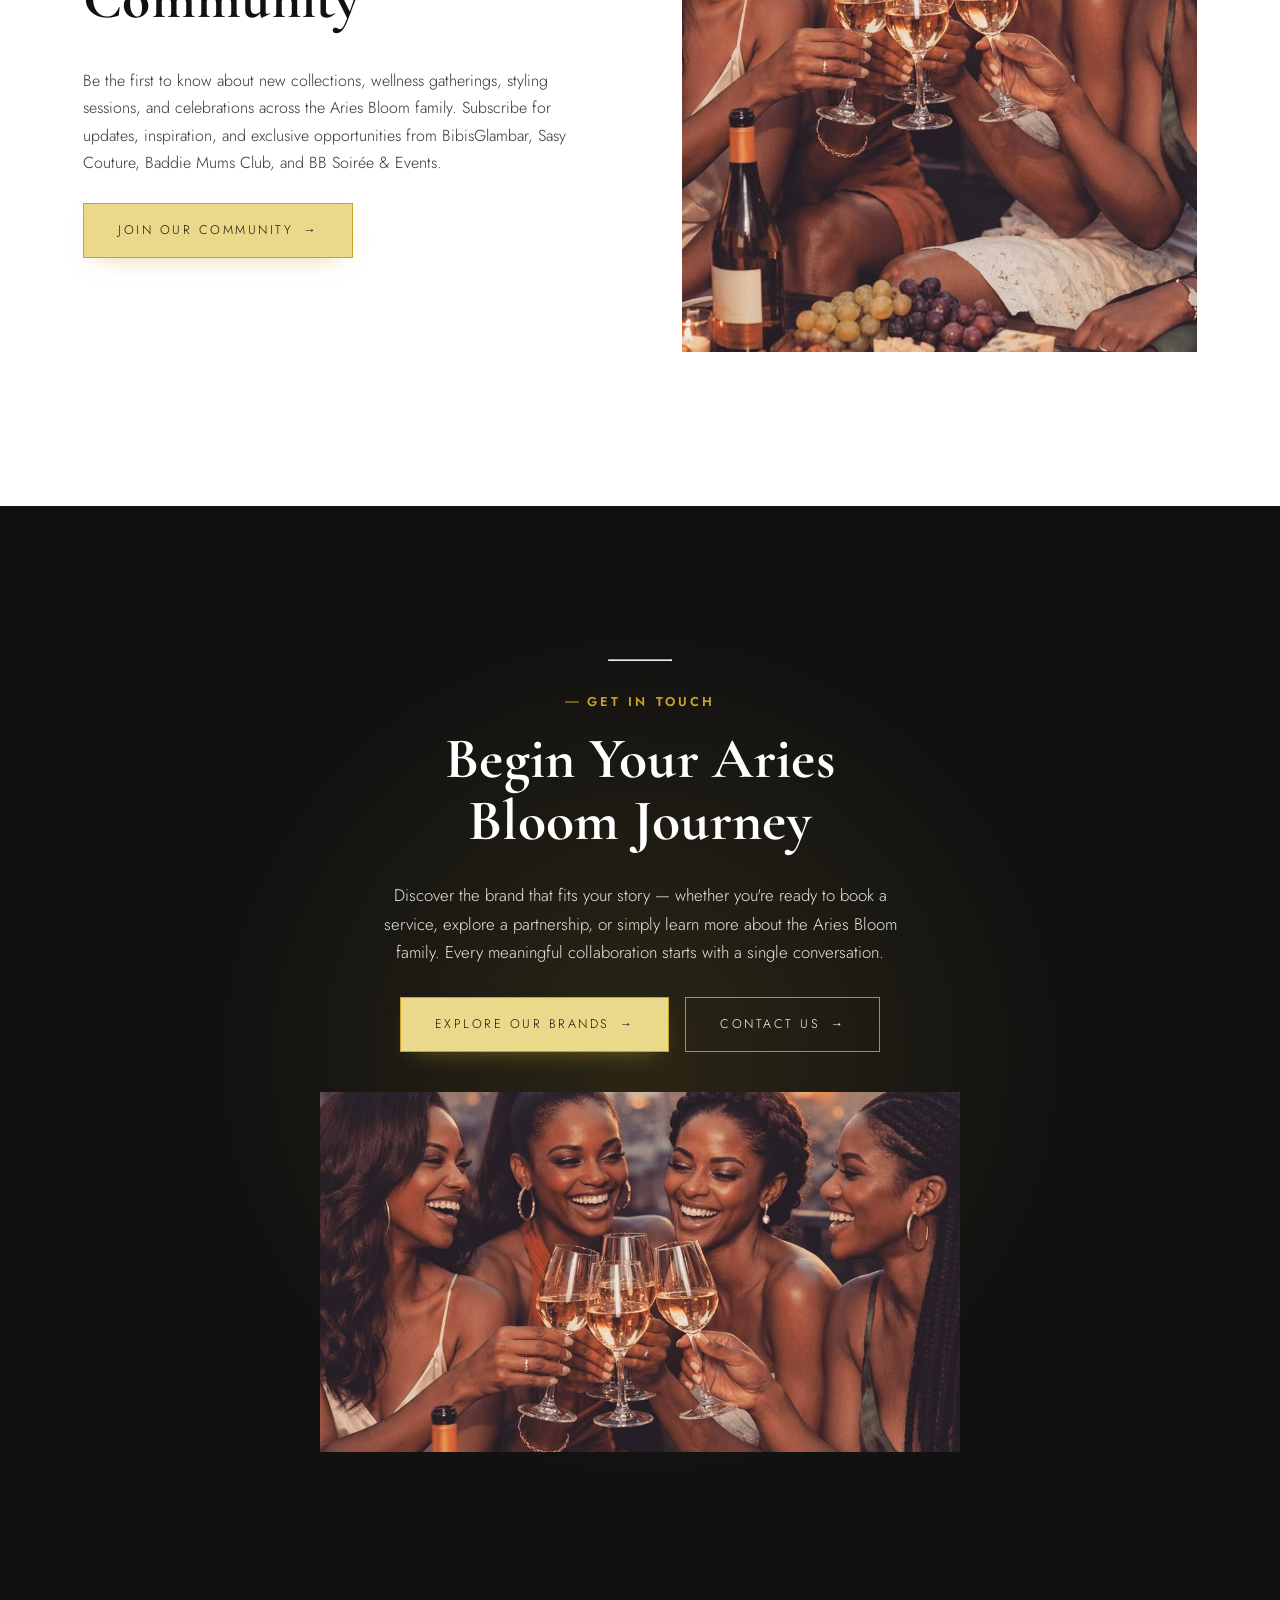
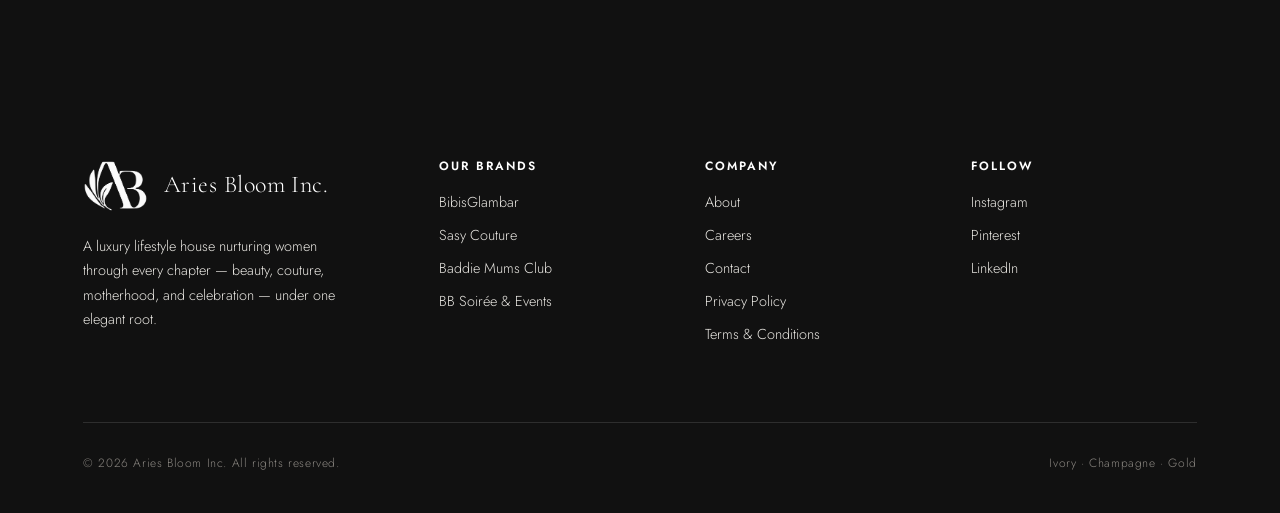
==== commit f13be70f: "Add files via upload" ====
--- a/index.html
+++ b/index.html
@@ -63,7 +63,7 @@
   <!-- =========================================================
        2. ABOUT ARIES BLOOM INC.
        ========================================================= -->
-  <section class="section">
+  <section class="section section--textured">
     <div class="wrap split reveal">
       <div class="split__image">
         <img src="images/one-house-four-brands.jpg" alt="A celebratory toast among a close circle of women, reflecting the warmth and community at the heart of the Aries Bloom family of brands." style="width:100%; height:100%; object-fit:cover; aspect-ratio:4/5;">
@@ -240,7 +240,7 @@
   <!-- =========================================================
        4B. FEATURED EXPERIENCES
        ========================================================= -->
-  <section class="section">
+  <section class="section section--textured">
     <div class="wrap reveal">
       <span class="eyebrow" style="justify-content:center;">Featured Experiences</span>
       <h2 style="max-width:20ch; margin:0 auto 0.6em; text-align:center;">A Glimpse Into Each Brand</h2>
@@ -314,6 +314,16 @@
         <div><div class="stat__num">✦</div><div class="stat__label">Beauty &bull; Fashion &bull; Wellness &bull; Events</div></div>
         <div><div class="stat__num">◆</div><div class="stat__label">Premium Experiences</div></div>
       </div>
+    </div>
+  </section>
+
+  <!-- =========================================================
+       EDITORIAL IMAGE BREAK
+       ========================================================= -->
+  <section class="editorial-break">
+    <div class="img-placeholder" style="height:100%; aspect-ratio:auto;">
+      <span class="img-placeholder__icon" aria-hidden="true">◱</span>
+      <span class="img-placeholder__label">Image Placeholder</span>
     </div>
   </section>
 
@@ -346,7 +356,7 @@
   <!-- =========================================================
        6. MISSION & VISION
        ========================================================= -->
-  <section class="section section--champagne">
+  <section class="section section--charcoal">
     <div class="wrap reveal">
       <span class="eyebrow">Mission &amp; Vision</span>
       <h2 style="margin-bottom:1em;">Our Vision for the Future</h2>
--- a/css/style.css
+++ b/css/style.css
@@ -142,6 +142,14 @@
 .section--dark p { color: var(--nude); }
 .section--dark h1, .section--dark h2, .section--dark h3 { color: var(--ivory); }
 .section--dark .eyebrow { color: var(--gold); }
+.section--charcoal { background: var(--charcoal); color: var(--champagne); }
+.section--charcoal p { color: var(--nude); }
+.section--charcoal h1, .section--charcoal h2, .section--charcoal h3 { color: var(--ivory); }
+.section--charcoal .eyebrow { color: var(--gold); }
+.section--textured {
+  background-color: var(--ivory);
+  background-image: repeating-linear-gradient(135deg, rgba(184,147,90,0.05) 0px, rgba(184,147,90,0.05) 1px, transparent 1px, transparent 15px);
+}
 .section--champagne { background: var(--champagne); }
 
 /* Closing CTA — a soft radial glow behind the content gives the
@@ -625,30 +633,104 @@
 /* =========================================================
    TIMELINE (About page)
    ========================================================= */
-.timeline { position: relative; padding-left: 56px; border-left: 1px solid rgba(17,17,17,0.12); }
-.timeline__item { position: relative; padding-bottom: calc(var(--section-space) * 1.15); }
-.timeline__item:last-child { padding-bottom: 0; }
-.timeline__item::before {
+/* =========================================================
+   MILESTONES — premium timeline with icon nodes and cards
+   ========================================================= */
+.milestones { position: relative; }
+.milestone {
+  position: relative;
+  display: grid;
+  grid-template-columns: 68px 1fr;
+  gap: 32px;
+  padding-bottom: calc(var(--section-space) * 0.9);
+}
+.milestone:last-child { padding-bottom: 0; }
+.milestone::after {
   content: '';
-  position: absolute; left: -61px; top: 6px;
-  width: 14px; height: 14px; border-radius: 50%;
+  position: absolute;
+  left: 33px;
+  top: 68px;
+  bottom: -1px;
+  width: 1px;
+  background: rgba(17,17,17,0.14);
+}
+.milestone:last-child::after { display: none; }
+.milestone__icon {
+  width: 68px; height: 68px;
+  border-radius: 50%;
   background: var(--ivory);
   border: 2px solid var(--gold);
-  box-shadow: 0 0 0 5px var(--ivory);
+  display: flex; align-items: center; justify-content: center;
+  font-size: 1.5rem;
+  color: var(--gold);
+  flex-shrink: 0;
+  position: relative;
+  z-index: 1;
   transition: transform 0.4s cubic-bezier(.22,1,.36,1);
 }
-.timeline__item:hover::before { transform: scale(1.25); }
-.timeline__year {
+.milestone:hover .milestone__icon { transform: scale(1.1); }
+.milestone__card {
+  background: var(--ivory);
+  border: 1px solid rgba(17,17,17,0.08);
+  padding: 34px 38px;
+  box-shadow: 0 10px 30px -24px rgba(17,17,17,0.15);
+  transition: transform 0.4s cubic-bezier(.22,1,.36,1), box-shadow 0.4s cubic-bezier(.22,1,.36,1);
+}
+.milestone:hover .milestone__card { transform: translateY(-3px); box-shadow: 0 18px 40px -26px rgba(17,17,17,0.22); }
+.milestone__card--split { display: grid; grid-template-columns: 1fr 150px; gap: 28px; align-items: center; }
+.milestone__year {
   font-family: var(--font-body);
-  color: var(--gold);
+  color: #9c7717;
   font-size: 0.72rem;
-  font-weight: 500;
+  font-weight: 600;
   letter-spacing: 0.18em;
   text-transform: uppercase;
   margin-bottom: 0.5em;
   display: block;
 }
-.timeline__item h3 { font-size: clamp(1.5rem, 2.4vw, 1.9rem); }
+.milestone__image { aspect-ratio: 1/1; overflow: hidden; }
+.milestone__image img { width: 100%; height: 100%; object-fit: cover; }
+@media (max-width: 700px) {
+  .milestone { grid-template-columns: 52px 1fr; gap: 20px; }
+  .milestone__icon { width: 52px; height: 52px; font-size: 1.2rem; }
+  .milestone::after { left: 25px; top: 52px; }
+  .milestone__card { padding: 26px 24px; }
+  .milestone__card--split { grid-template-columns: 1fr; }
+  .milestone__image { aspect-ratio: 16/9; }
+}
+
+/* =========================================================
+   PROCESS STEPS — connected numbered steps
+   ========================================================= */
+.process-steps { display: flex; align-items: flex-start; justify-content: center; flex-wrap: wrap; }
+.process-step { flex: 1; min-width: 220px; text-align: center; position: relative; padding: 0 28px; }
+.process-step__num {
+  width: 58px; height: 58px;
+  border-radius: 50%;
+  border: 2px solid var(--gold);
+  display: flex; align-items: center; justify-content: center;
+  margin: 0 auto 20px;
+  font-family: var(--font-display);
+  font-size: 1.3rem;
+  font-weight: 600;
+  color: var(--gold);
+  background: var(--ivory);
+  position: relative;
+  z-index: 1;
+}
+.process-step:not(:last-child)::after {
+  content: '';
+  position: absolute;
+  top: 29px;
+  left: 62%;
+  width: 76%;
+  height: 1px;
+  background: rgba(17,17,17,0.18);
+}
+@media (max-width: 760px) {
+  .process-steps { flex-direction: column; align-items: center; gap: 40px; }
+  .process-step:not(:last-child)::after { display: none; }
+}
 
 /* =========================================================
    FORM (Contact / Careers)
@@ -907,6 +989,25 @@
 .img-placeholder--card { aspect-ratio: 4/5; min-height: 0; }
 .img-placeholder--square { aspect-ratio: 1/1; min-height: 0; }
 .img-placeholder--wide { aspect-ratio: 16/9; min-height: 0; }
+.editorial-break {
+  width: 100%;
+  aspect-ratio: 21/9;
+  min-height: 320px;
+  max-height: 560px;
+  position: relative;
+}
+.editorial-break .img-placeholder { border-left: none; border-right: none; }
+.editorial-break__caption {
+  position: absolute;
+  bottom: 32px; left: 0; right: 0;
+  text-align: center;
+  font-family: var(--font-display);
+  font-style: italic;
+  font-size: clamp(1.1rem, 2vw, 1.5rem);
+  color: var(--taupe-deep);
+  padding: 0 var(--gutter);
+}
+@media (max-width: 640px) { .editorial-break { aspect-ratio: 4/5; min-height: 280px; } }
 .img-placeholder--avatar {
   aspect-ratio: 1/1; min-height: 0;
   width: 88px; height: 88px;
@@ -1032,6 +1133,8 @@
   transition: transform 0.4s cubic-bezier(.22,1,.36,1), box-shadow 0.4s cubic-bezier(.22,1,.36,1);
 }
 .mv-card:hover { transform: translateY(-4px); box-shadow: 0 20px 40px -26px rgba(17,17,17,0.3); }
+.section--dark .mv-card h3, .section--charcoal .mv-card h3 { color: var(--black); }
+.section--dark .mv-card p, .section--charcoal .mv-card p { color: var(--taupe-deep); }
 @media (max-width: 700px) { .mv-grid { grid-template-columns: 1fr; } }
 @media (max-width: 620px) { .mv-card:hover { transform: none; } }
 
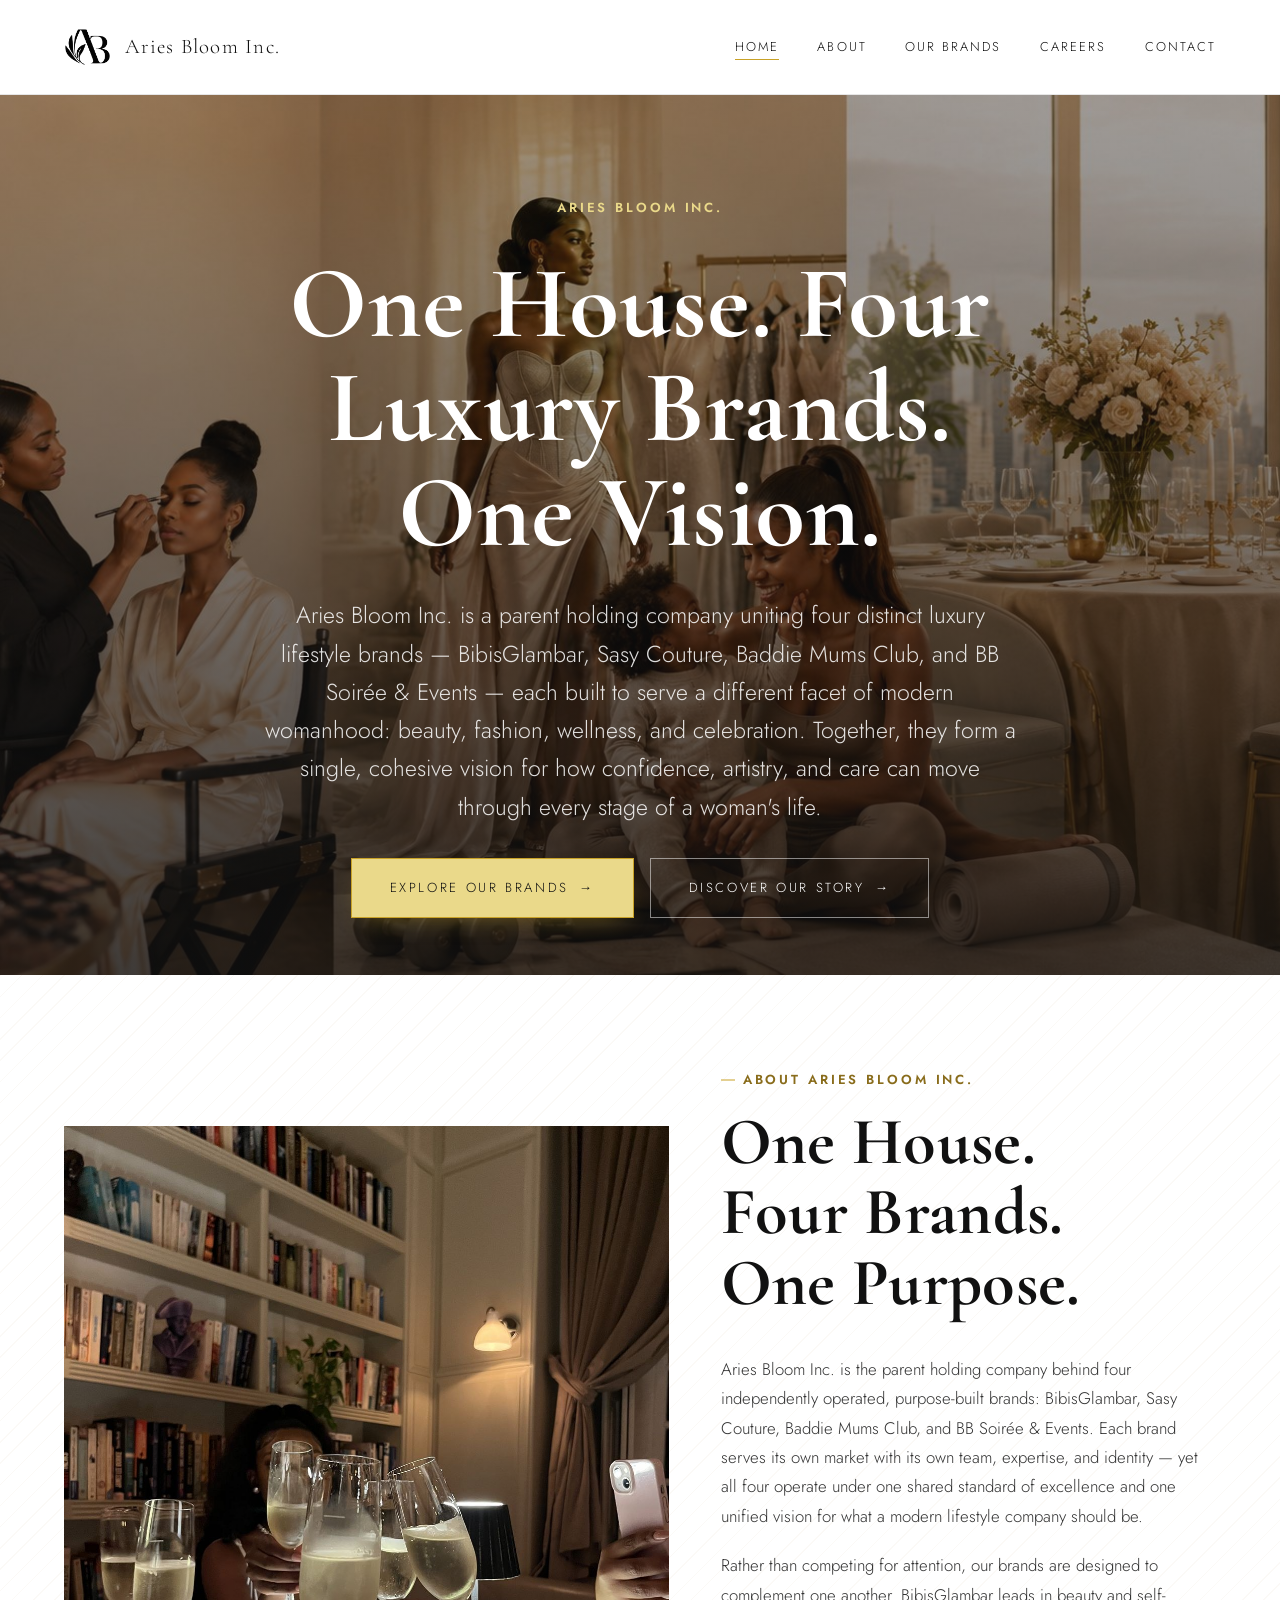
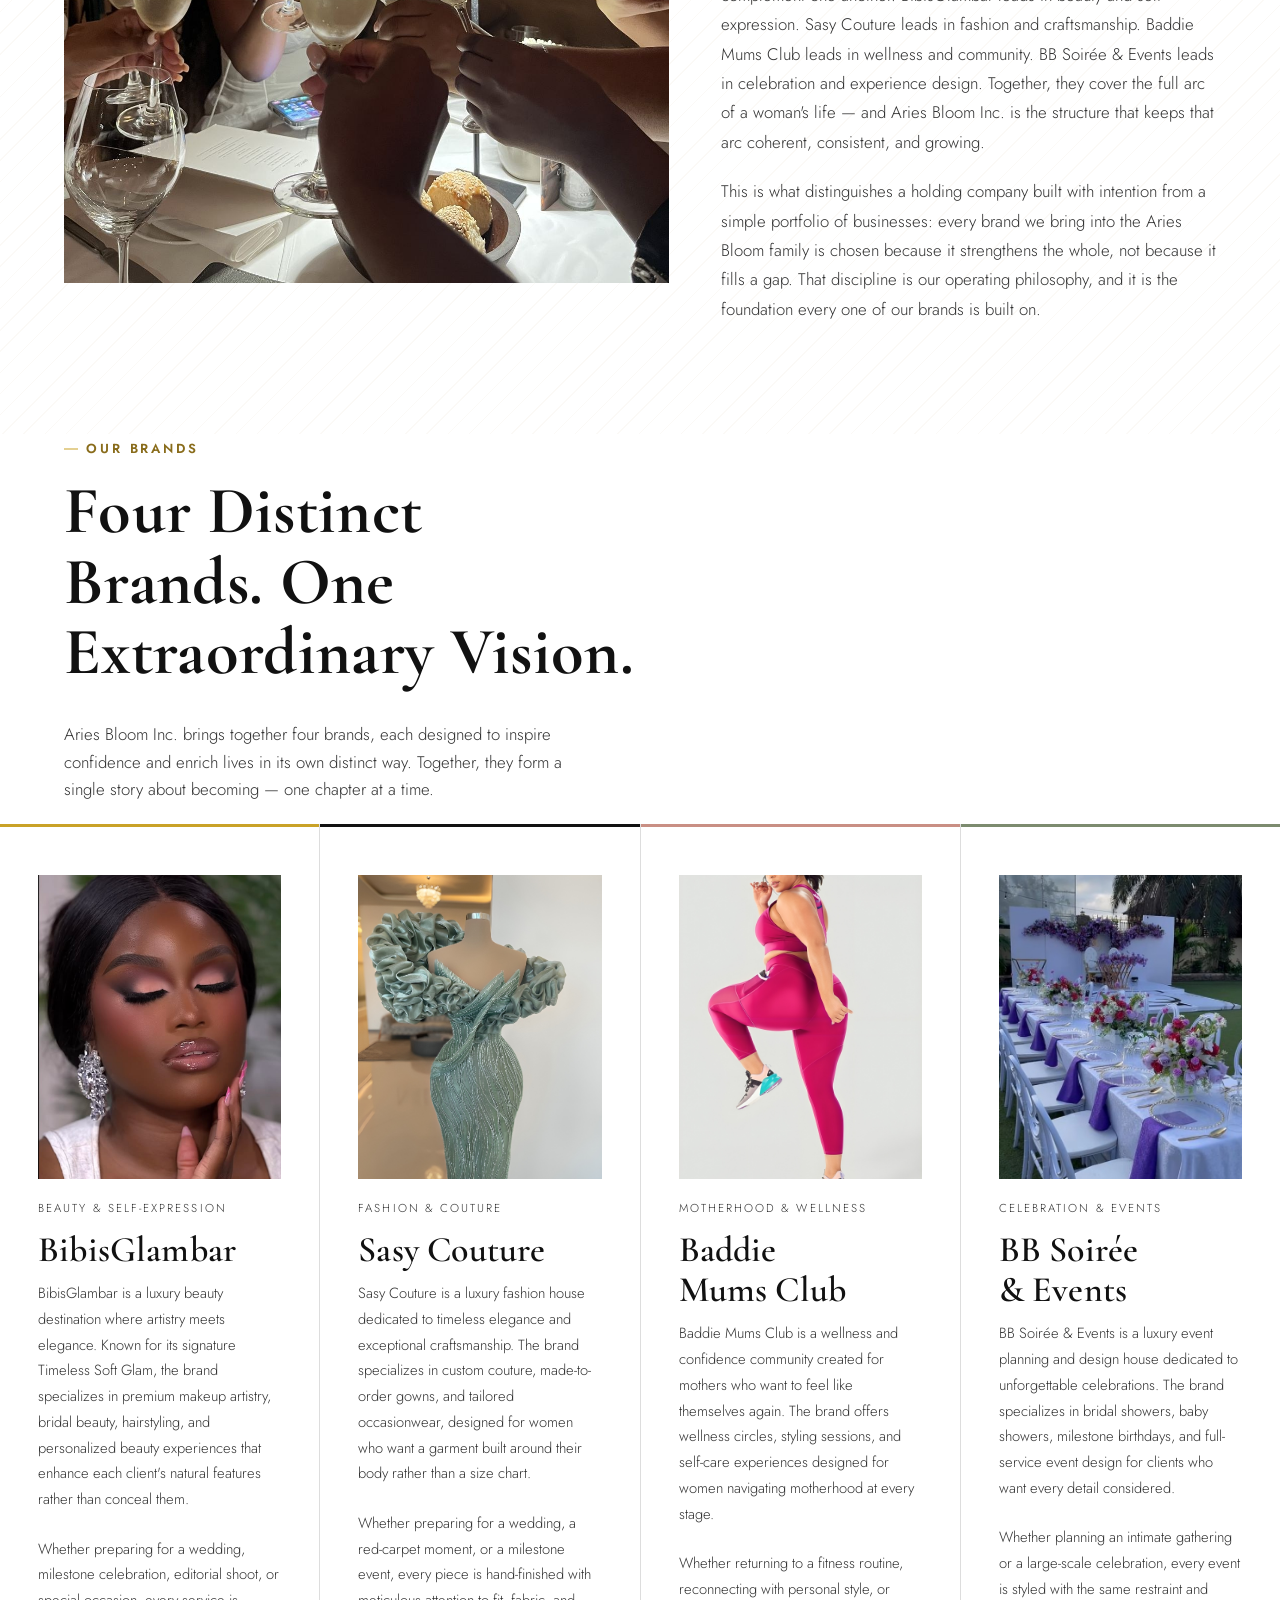
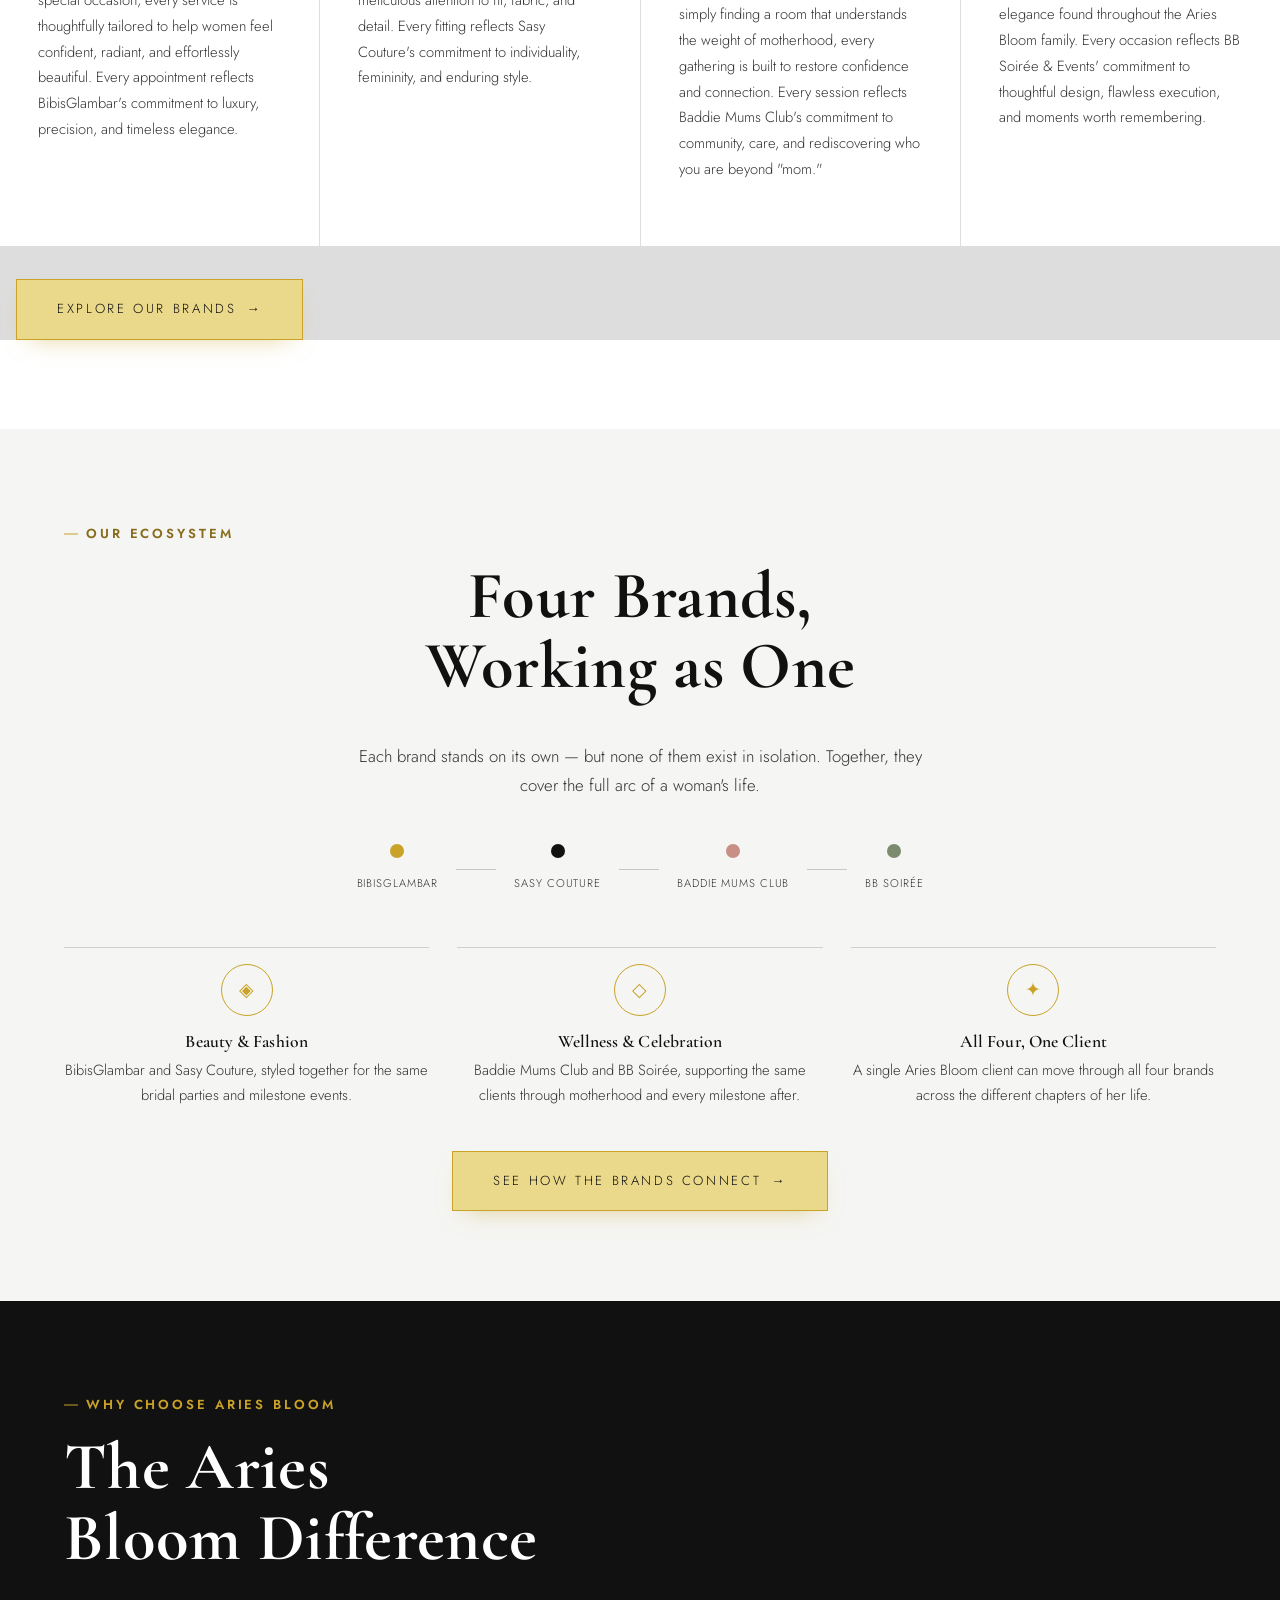
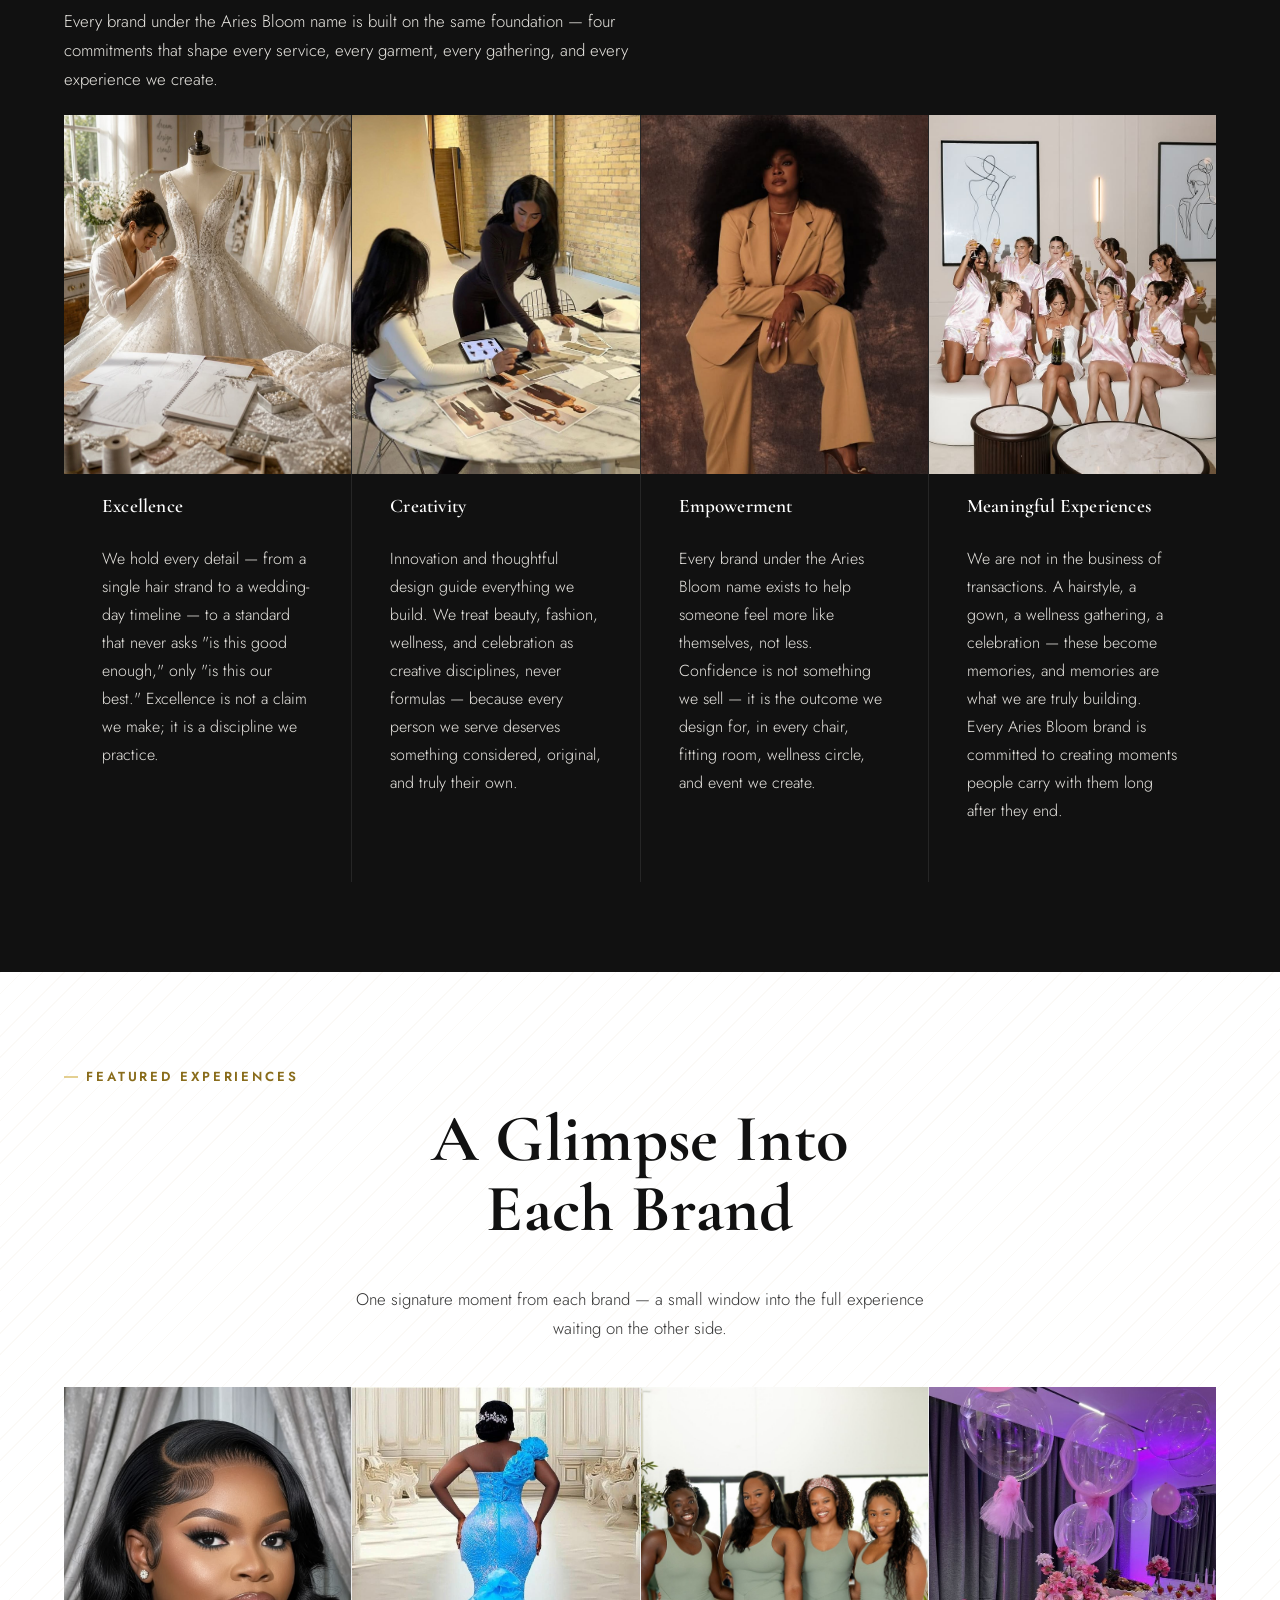
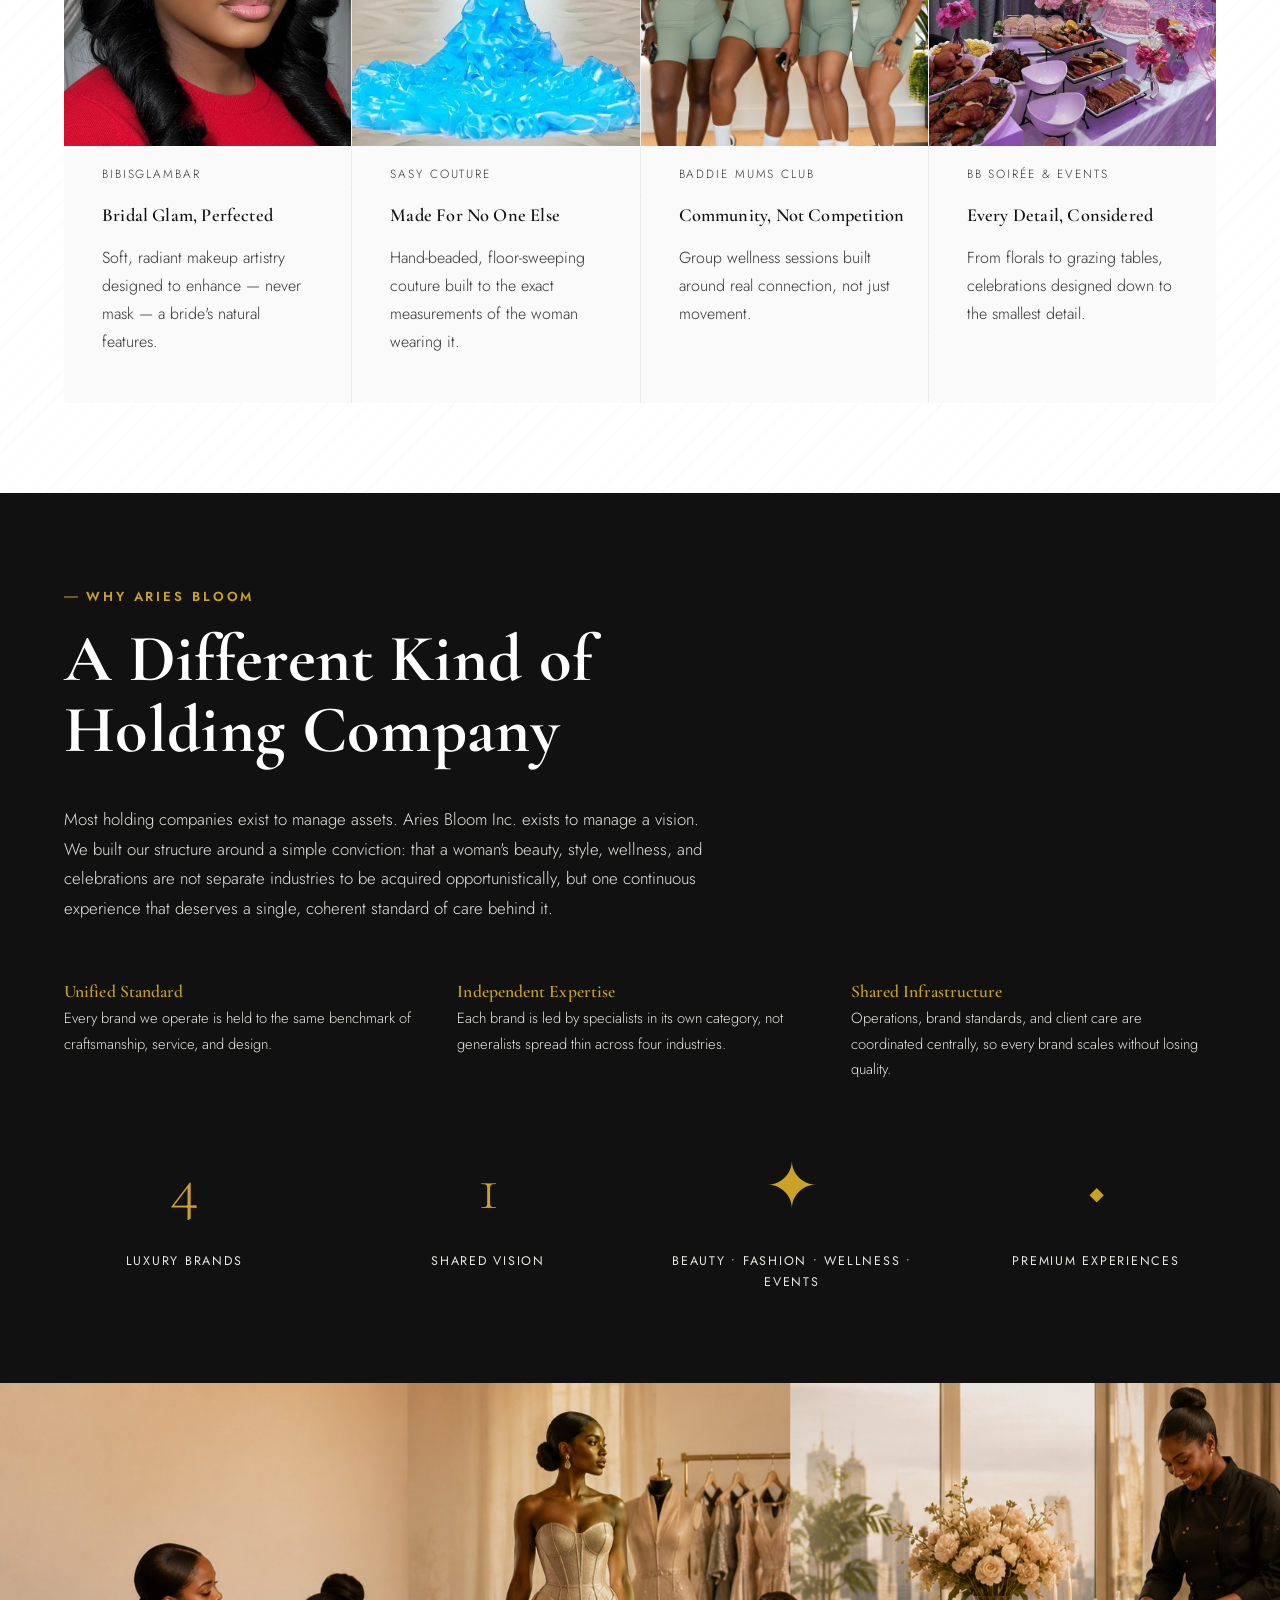
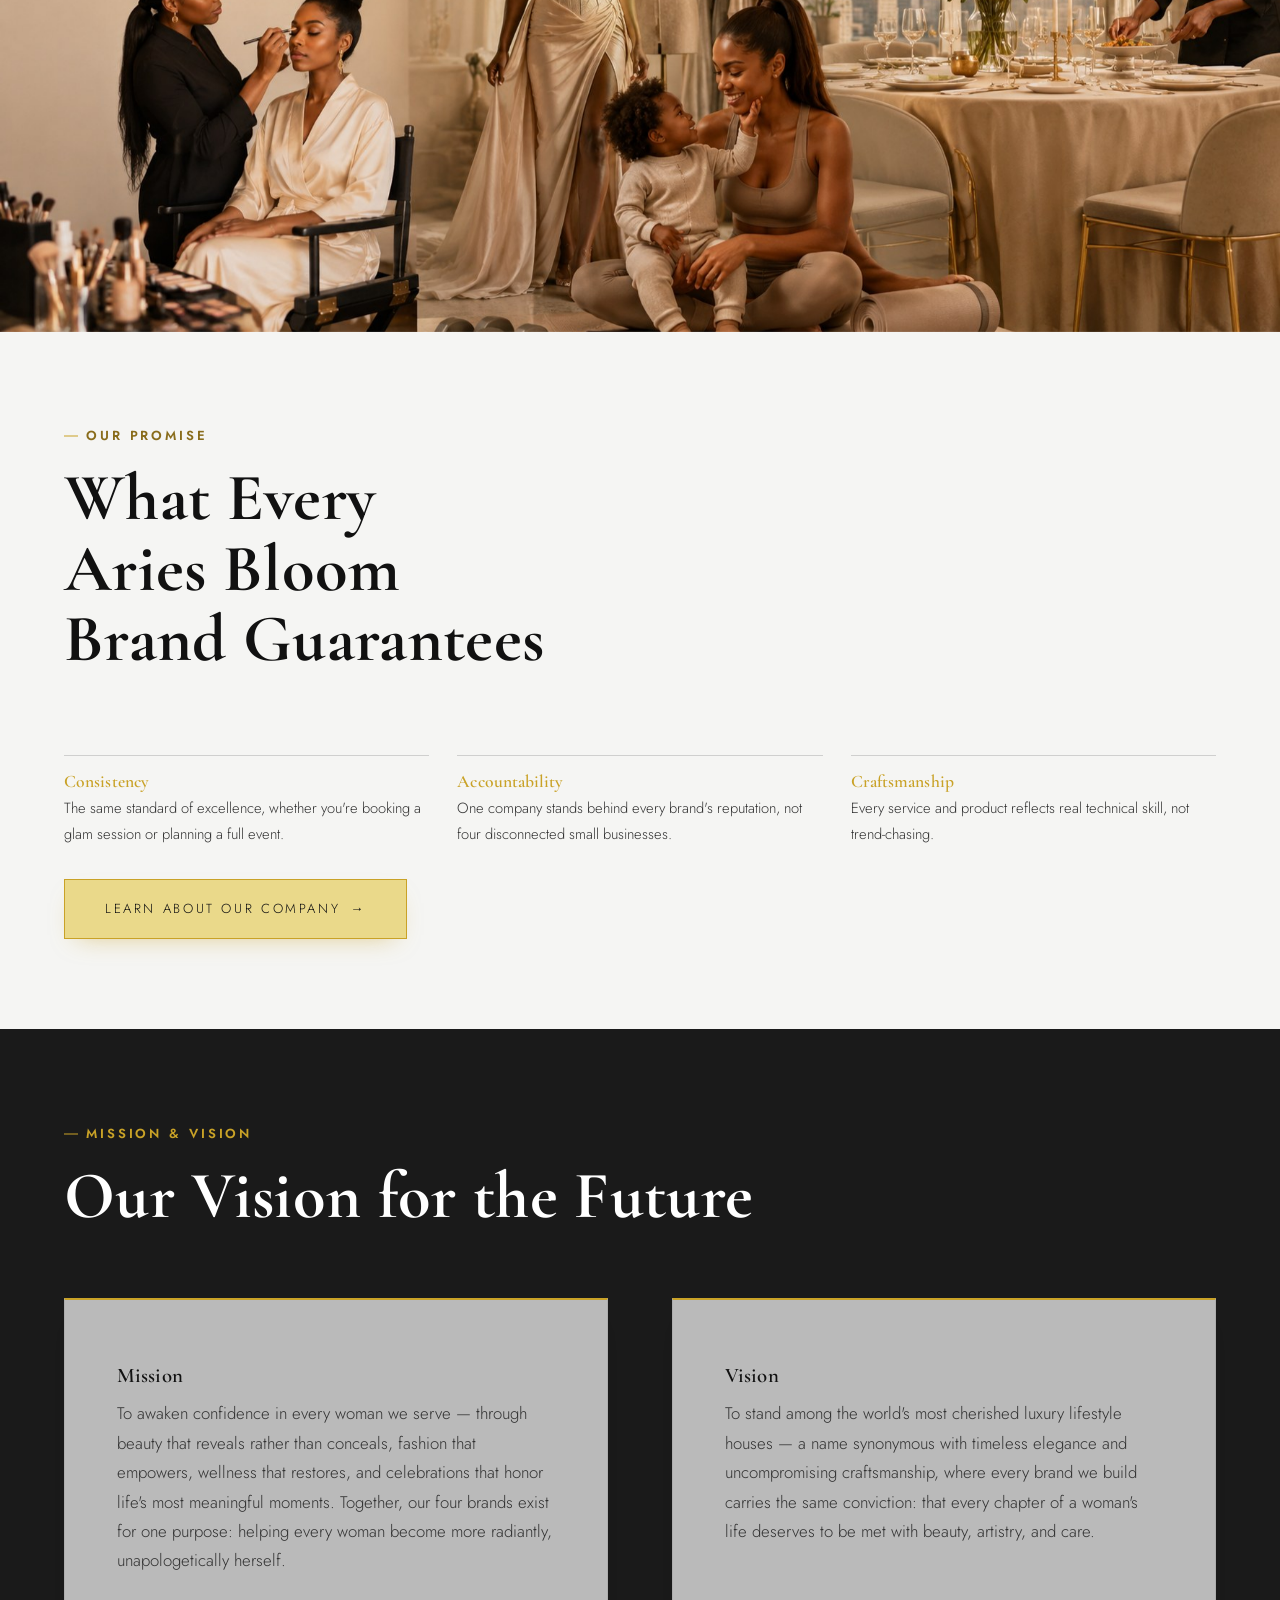
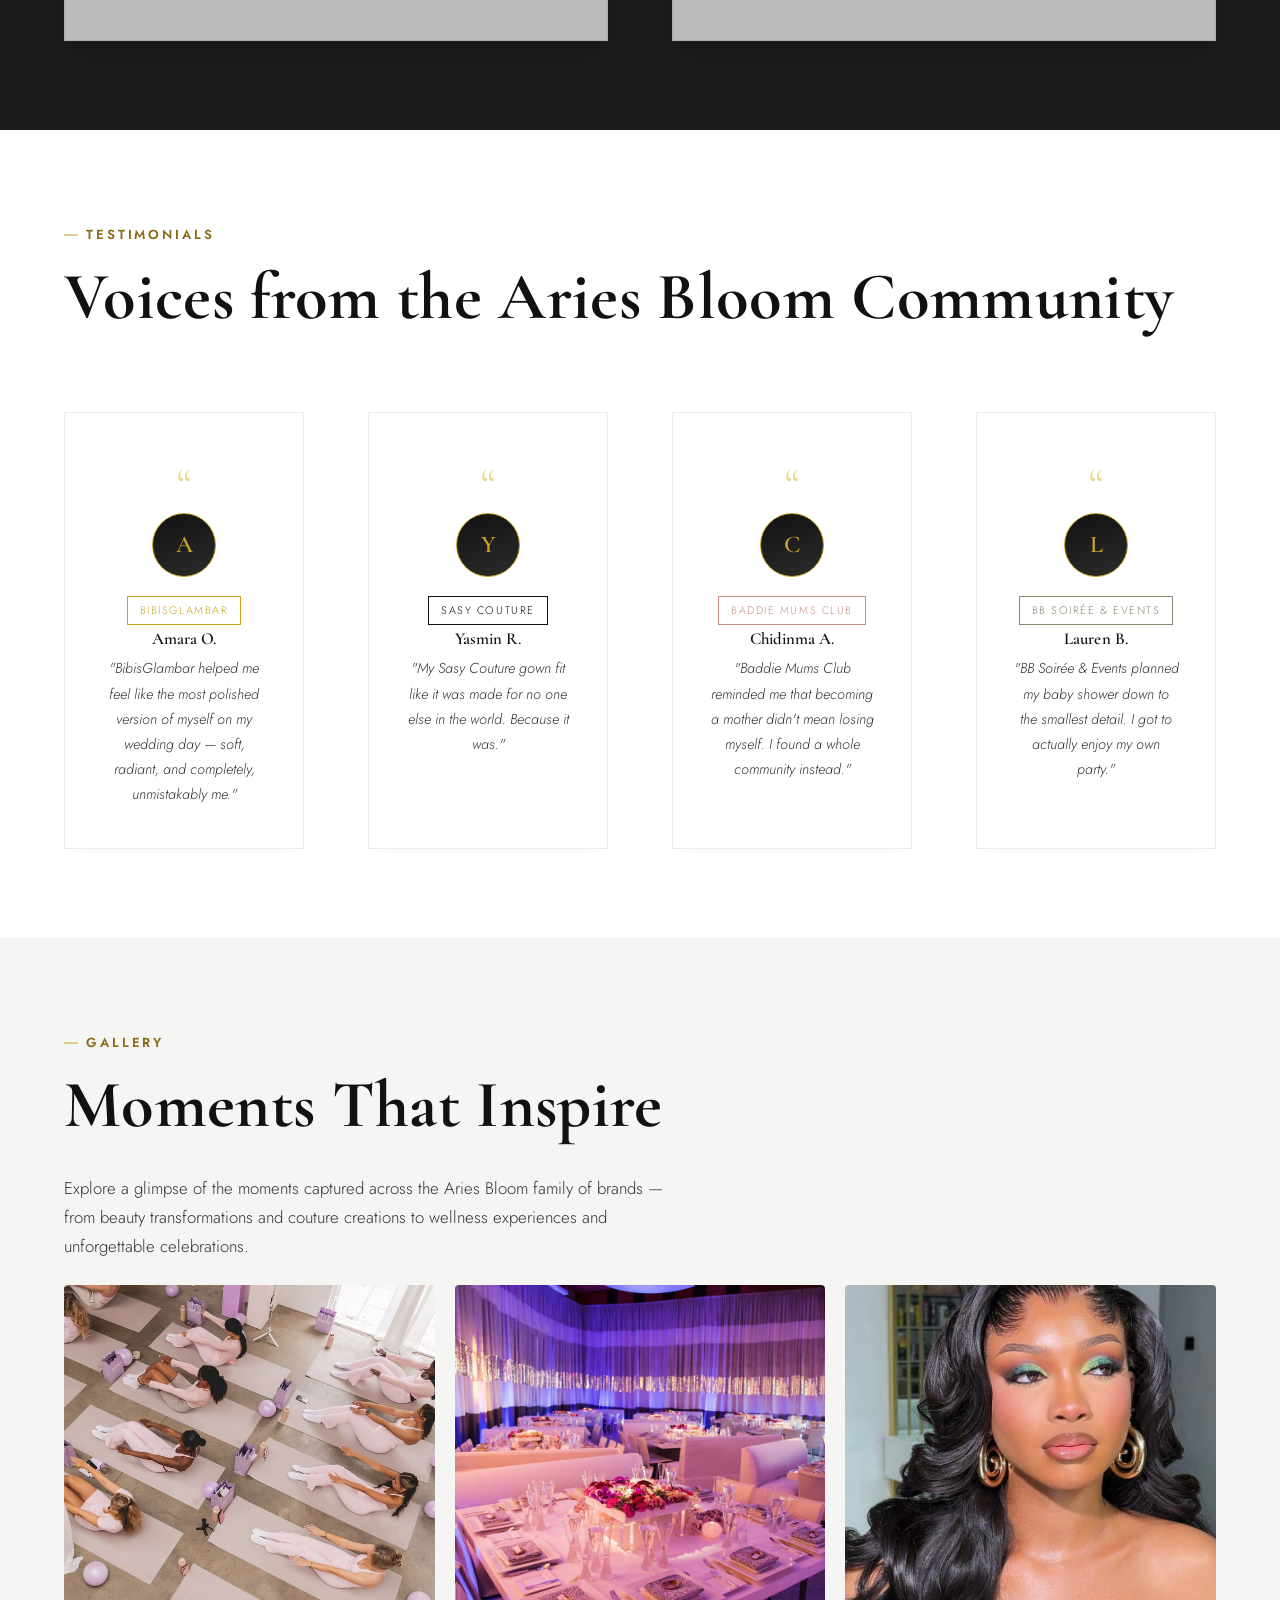
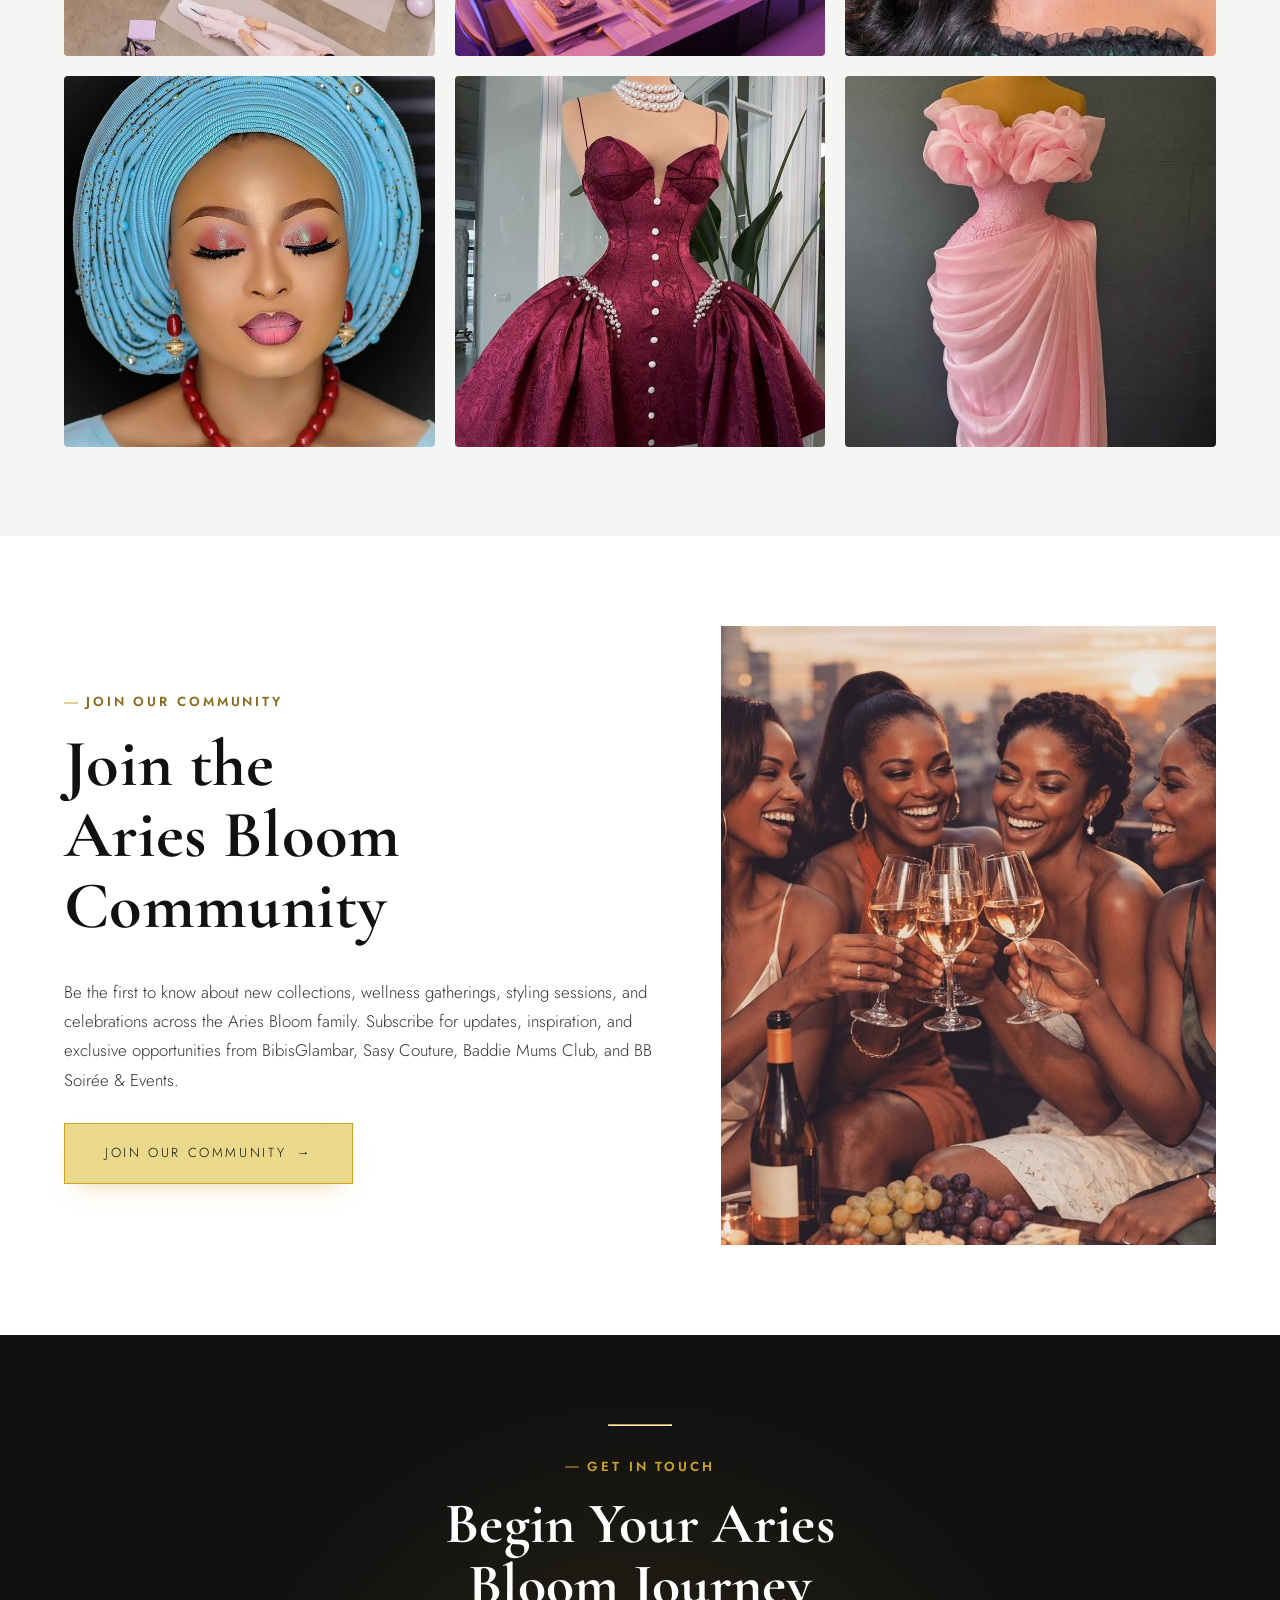
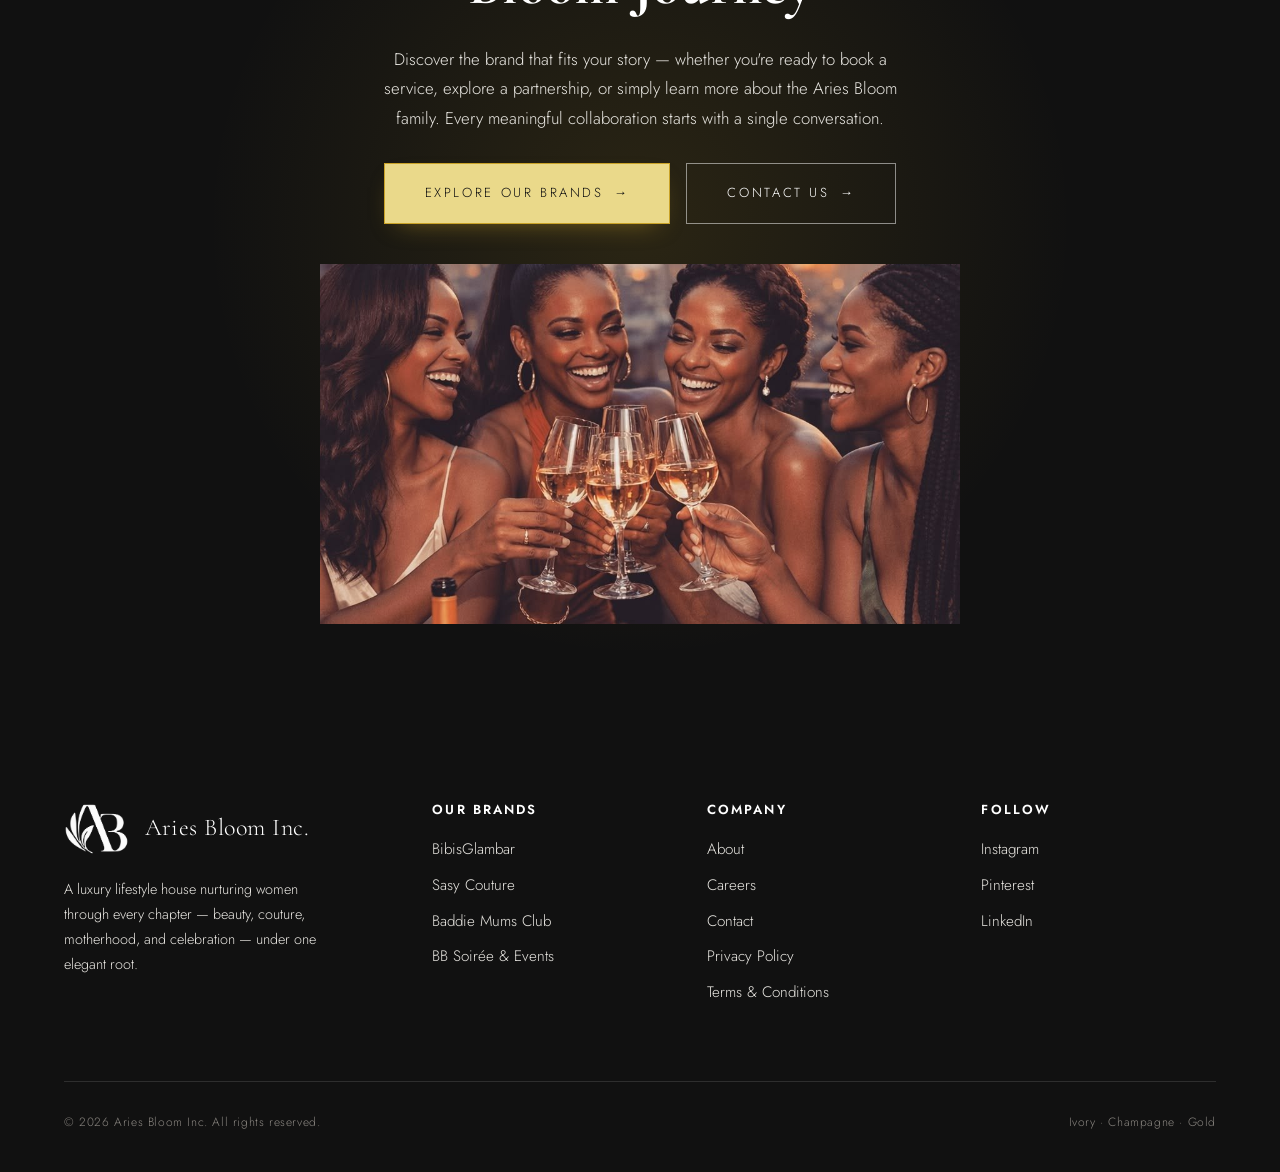
==== commit 8cc671d8: "Add files via upload" ====
--- a/index.html
+++ b/index.html
@@ -100,7 +100,6 @@
         <h3>BibisGlambar</h3>
         <p>BibisGlambar is a luxury beauty destination where artistry meets elegance. Known for its signature Timeless Soft Glam, the brand specializes in premium makeup artistry, bridal beauty, hairstyling, and personalized beauty experiences that enhance each client's natural features rather than conceal them.</p>
         <p>Whether preparing for a wedding, milestone celebration, editorial shoot, or special occasion, every service is thoughtfully tailored to help women feel confident, radiant, and effortlessly beautiful. Every appointment reflects BibisGlambar's commitment to luxury, precision, and timeless elegance.</p>
-        <a href="brands/bibisglambar.html" class="btn">Learn More</a>
       </article>
 
       <article class="brand-card" style="--accent:var(--brand-couture);">
@@ -111,7 +110,6 @@
         <h3>Sasy Couture</h3>
         <p>Sasy Couture is a luxury fashion house dedicated to timeless elegance and exceptional craftsmanship. The brand specializes in custom couture, made-to-order gowns, and tailored occasionwear, designed for women who want a garment built around their body rather than a size chart.</p>
         <p>Whether preparing for a wedding, a red-carpet moment, or a milestone event, every piece is hand-finished with meticulous attention to fit, fabric, and detail. Every fitting reflects Sasy Couture's commitment to individuality, femininity, and enduring style.</p>
-        <a href="brands/sasy-couture.html" class="btn">Learn More</a>
       </article>
 
       <article class="brand-card" style="--accent:var(--brand-mums);">
@@ -122,7 +120,6 @@
         <h3>Baddie Mums Club</h3>
         <p>Baddie Mums Club is a wellness and confidence community created for mothers who want to feel like themselves again. The brand offers wellness circles, styling sessions, and self-care experiences designed for women navigating motherhood at every stage.</p>
         <p>Whether returning to a fitness routine, reconnecting with personal style, or simply finding a room that understands the weight of motherhood, every gathering is built to restore confidence and connection. Every session reflects Baddie Mums Club's commitment to community, care, and rediscovering who you are beyond "mom."</p>
-        <a href="brands/baddie-mums-club.html" class="btn">Learn More</a>
       </article>
 
       <article class="brand-card" style="--accent:var(--brand-soiree);">
@@ -133,8 +130,11 @@
         <h3>BB Soirée &amp; Events</h3>
         <p>BB Soirée &amp; Events is a luxury event planning and design house dedicated to unforgettable celebrations. The brand specializes in bridal showers, baby showers, milestone birthdays, and full-service event design for clients who want every detail considered.</p>
         <p>Whether planning an intimate gathering or a large-scale celebration, every event is styled with the same restraint and elegance found throughout the Aries Bloom family. Every occasion reflects BB Soirée &amp; Events' commitment to thoughtful design, flawless execution, and moments worth remembering.</p>
-        <a href="brands/bb-soiree-events.html" class="btn">Learn More</a>
       </article>
+
+      <div style="text-align:center; margin-top:2em;">
+        <a href="our-brands.html" class="btn btn--gold">Explore Our Brands</a>
+      </div>
 
     </div>
   </section>
@@ -321,10 +321,7 @@
        EDITORIAL IMAGE BREAK
        ========================================================= -->
   <section class="editorial-break">
-    <div class="img-placeholder" style="height:100%; aspect-ratio:auto;">
-      <span class="img-placeholder__icon" aria-hidden="true">◱</span>
-      <span class="img-placeholder__label">Image Placeholder</span>
-    </div>
+    <img src="images/homepage-editorial-break.jpg" alt="A panoramic editorial showcase of the four Aries Bloom brands — beauty, couture, wellness, and celebration." style="width:100%; height:100%; object-fit:cover; display:block;">
   </section>
 
   <!-- =========================================================
@@ -421,12 +418,12 @@
       <p style="max-width:60ch; font-size:1.05rem; margin-bottom:1.4em;">Explore a glimpse of the moments captured across the Aries Bloom family of brands — from beauty transformations and couture creations to wellness experiences and unforgettable celebrations.</p>
 
       <div class="gallery-grid">
-        <div class="img-placeholder img-placeholder--square"><span class="img-placeholder__icon" aria-hidden="true">◱</span><span class="img-placeholder__label">Image Placeholder</span></div>
-        <div class="img-placeholder img-placeholder--square"><span class="img-placeholder__icon" aria-hidden="true">◱</span><span class="img-placeholder__label">Image Placeholder</span></div>
-        <div class="img-placeholder img-placeholder--square"><span class="img-placeholder__icon" aria-hidden="true">◱</span><span class="img-placeholder__label">Image Placeholder</span></div>
-        <div class="img-placeholder img-placeholder--square"><span class="img-placeholder__icon" aria-hidden="true">◱</span><span class="img-placeholder__label">Image Placeholder</span></div>
-        <div class="img-placeholder img-placeholder--square"><span class="img-placeholder__icon" aria-hidden="true">◱</span><span class="img-placeholder__label">Image Placeholder</span></div>
-        <div class="img-placeholder img-placeholder--square"><span class="img-placeholder__icon" aria-hidden="true">◱</span><span class="img-placeholder__label">Image Placeholder</span></div>
+        <div class="gallery-item"><img src="images/gallery-wellness.jpg" alt="Aerial view of a pink-themed wellness and yoga class, representing the Baddie Mums Club experience." style="width:100%; height:100%; object-fit:cover; display:block;"></div>
+        <div class="gallery-item"><img src="images/gallery-events.jpg" alt="A purple-lit luxury event venue with elegant table settings, representing BB Soirée & Events." style="width:100%; height:100%; object-fit:cover; display:block;"></div>
+        <div class="gallery-item"><img src="images/gallery-glam-portrait.jpg" alt="A bold green eyeshadow glam portrait with gold hoops, showcasing BibisGlambar artistry." style="width:100%; height:100%; object-fit:cover; display:block;"></div>
+        <div class="gallery-item"><img src="images/gallery-bridal-makeup.jpg" alt="Traditional bridal makeup with a blue gele headwrap, representing BibisGlambar bridal beauty." style="width:100%; height:100%; object-fit:cover; display:block;"></div>
+        <div class="gallery-item"><img src="images/gallery-corset-dress.jpg" alt="A burgundy pearl-button corset mini dress on a mannequin, showcasing Sasy Couture craftsmanship." style="width:100%; height:100%; object-fit:cover; display:block;"></div>
+        <div class="gallery-item"><img src="images/gallery-ruffle-gown.jpg" alt="A pink draped ruffle gown on a mannequin, representing Sasy Couture's elegant designs." style="width:100%; height:100%; object-fit:cover; display:block;"></div>
       </div>
     </div>
   </section>
--- a/css/style.css
+++ b/css/style.css
@@ -41,9 +41,9 @@
   --font-body: 'Jost', 'Helvetica Neue', sans-serif;
 
   /* --- Layout --- */
-  --max-width: 1280px;
-  --gutter: clamp(24px, 6.5vw, 104px);
-  --section-space: clamp(88px, 12vw, 192px);
+  --max-width: 1440px;
+  --gutter: clamp(24px, 5vw, 80px);
+  --section-space: clamp(56px, 7vw, 100px);
 }
 
 * { box-sizing: border-box; }
@@ -88,20 +88,20 @@
   text-wrap: balance;
 }
 
-h1 { font-size: clamp(3rem, 6.8vw, 5.6rem); font-weight: 700; line-height: 1.02; margin-bottom: 0.4em; }
-h2 { font-size: clamp(2.3rem, 4.6vw, 3.6rem); font-weight: 700; line-height: 1.08; margin-bottom: 0.65em; }
-h3 { font-size: clamp(1.55rem, 2.6vw, 2.1rem); font-weight: 600; line-height: 1.15; }
-
-p { margin: 0 0 1.2em; color: var(--taupe-deep); max-width: 62ch; }
+h1 { font-size: clamp(3.2rem, 7.5vw, 6.4rem); font-weight: 700; line-height: 1.02; margin-bottom: 0.4em; }
+h2 { font-size: clamp(2.6rem, 5.2vw, 4.4rem); font-weight: 700; line-height: 1.06; margin-bottom: 0.55em; }
+h3 { font-size: clamp(1.6rem, 2.8vw, 2.4rem); font-weight: 600; line-height: 1.12; }
+
+p { margin: 0 0 1.2em; color: var(--taupe-deep); max-width: 62ch; font-size: 1.05rem; line-height: 1.75; }
 
 a { color: inherit; text-decoration: none; }
 
 .eyebrow {
   display: inline-block;
   font-family: var(--font-body);
-  font-size: 0.8rem;
+  font-size: 0.88rem;
   font-weight: 600;
-  letter-spacing: 0.24em;
+  letter-spacing: 0.22em;
   text-transform: uppercase;
   color: #9c7717;
   margin-bottom: 1.2em;
@@ -120,10 +120,10 @@
 }
 
 .lede {
-  font-size: clamp(1.05rem, 1.6vw, 1.3rem);
+  font-size: clamp(1.12rem, 1.8vw, 1.4rem);
   color: var(--taupe-deep);
-  max-width: 46ch;
-  line-height: 1.6;
+  max-width: 52ch;
+  line-height: 1.65;
 }
 
 img { max-width: 100%; display: block; }
@@ -188,10 +188,10 @@
   align-items: center;
   justify-content: center;
   gap: 10px;
-  padding: 16px 34px;
-  min-height: 48px;
+  padding: 18px 40px;
+  min-height: 52px;
   font-family: var(--font-body);
-  font-size: 0.78rem;
+  font-size: 0.82rem;
   letter-spacing: 0.2em;
   text-transform: uppercase;
   border: 1px solid var(--black);
@@ -269,7 +269,7 @@
   list-style: none;
   margin: 0;
   padding: 0;
-  font-size: 0.76rem;
+  font-size: 0.8rem;
   letter-spacing: 0.16em;
   text-transform: uppercase;
 }
@@ -444,16 +444,16 @@
   justify-content: center;
   text-align: center;
   gap: clamp(20px, 3vw, 32px);
-  max-width: 900px;
+  max-width: 1000px;
   margin: 0 auto;
   padding: clamp(80px, 12vh, 140px) var(--gutter) clamp(48px, 7vh, 80px);
 }
 .hero__content .eyebrow { padding-left: 0; margin-bottom: 0; }
 .hero__content .eyebrow::before { display: none; }
-.hero__content h1 { color: var(--ivory); margin-bottom: 0; font-size: clamp(3rem, 7.2vw, 5.9rem); font-weight: 700; }
+.hero__content h1 { color: var(--ivory); margin-bottom: 0; font-size: clamp(3.4rem, 8vw, 7rem); font-weight: 700; }
 .hero__content .lede {
   max-width: 58ch;
-  font-size: clamp(1.05rem, 1.7vw, 1.3rem);
+  font-size: clamp(1.15rem, 1.9vw, 1.45rem);
   color: rgba(255,255,255,0.86);
   margin-bottom: 0;
 }
@@ -484,8 +484,8 @@
 .page-hero {
   position: relative;
   width: 100%;
-  min-height: 58vh;
-  max-height: 720px;
+  min-height: 50vh;
+  max-height: 600px;
   background: var(--champagne);
 }
 .page-hero__media {
@@ -504,22 +504,22 @@
 .page-hero__content {
   position: relative;
   z-index: 2;
-  min-height: 58vh;
-  max-height: 720px;
+  min-height: 50vh;
+  max-height: 600px;
   display: flex;
   flex-direction: column;
   align-items: center;
   justify-content: center;
   text-align: center;
-  gap: 18px;
-  max-width: 780px;
+  gap: 22px;
+  max-width: 900px;
   margin: 0 auto;
-  padding: clamp(80px, 12vh, 120px) var(--gutter) 56px;
+  padding: clamp(60px, 10vh, 100px) var(--gutter) 48px;
 }
 .page-hero__content .eyebrow { padding-left: 0; color: var(--gold-soft); }
 .page-hero__content .eyebrow::before { display: none; }
-.page-hero__content h1 { color: var(--ivory); margin-bottom: 0; }
-.page-hero__content .lede { color: rgba(255,255,255,0.86); margin-bottom: 0; max-width: 54ch; }
+.page-hero__content h1 { color: var(--ivory); margin-bottom: 0; font-size: clamp(3.2rem, 7vw, 5.6rem); }
+.page-hero__content .lede { color: rgba(255,255,255,0.86); margin-bottom: 0; max-width: 54ch; font-size: clamp(1.12rem, 1.8vw, 1.4rem); }
 @media (max-width: 640px) {
   .page-hero, .page-hero__content { min-height: 50vh; }
 }
@@ -591,8 +591,8 @@
    ========================================================= */
 .split {
   display: grid;
-  grid-template-columns: 1fr 1fr;
-  gap: var(--gutter);
+  grid-template-columns: 1.1fr 0.9fr;
+  gap: clamp(2rem, 4vw, 4rem);
   align-items: center;
 }
 .split.is-reverse .split__image { order: 2; }
@@ -626,8 +626,8 @@
    STATS STRIP
    ========================================================= */
 .stats { display: grid; grid-template-columns: repeat(4,1fr); gap: var(--gutter); text-align: center; }
-.stats .stat__num { font-family: var(--font-display); font-size: clamp(2.2rem,4vw,3.4rem); color: var(--gold); }
-.stats .stat__label { font-size: 0.72rem; letter-spacing: 0.16em; text-transform: uppercase; color: var(--nude); }
+.stats .stat__num { font-family: var(--font-display); font-size: clamp(2.6rem,5vw,4.2rem); color: var(--gold); }
+.stats .stat__label { font-size: 0.82rem; letter-spacing: 0.16em; text-transform: uppercase; color: var(--nude); }
 @media (max-width: 700px) { .stats { grid-template-columns: 1fr 1fr; row-gap: 40px; } }
 
 /* =========================================================
@@ -795,9 +795,9 @@
   gap: 40px;
   padding-bottom: 64px;
 }
-.footer-grid h4 { color: var(--ivory); font-size: 0.75rem; letter-spacing: 0.16em; text-transform: uppercase; font-family: var(--font-body); margin-bottom: 1.6em; }
+.footer-grid h4 { color: var(--ivory); font-size: 0.82rem; letter-spacing: 0.16em; text-transform: uppercase; font-family: var(--font-body); margin-bottom: 1.6em; }
 .footer-grid ul { list-style: none; margin: 0; padding: 0; }
-.footer-grid li { margin-bottom: 13px; font-size: 0.9rem; line-height: 1.4; }
+.footer-grid li { margin-bottom: 13px; font-size: 0.95rem; line-height: 1.5; }
 .footer-grid a {
   position: relative;
   padding-bottom: 2px;
@@ -852,7 +852,8 @@
 .feature-grid.reveal.is-visible .feature-card,
 .testimonial-grid > .testimonial-card,
 .values-row > div,
-.gallery-grid > .img-placeholder {
+.gallery-grid > .img-placeholder,
+.gallery-grid > .gallery-item {
   animation: cardSettle 0.8s cubic-bezier(.22,1,.36,1) both;
 }
 .brand-grid .brand-card:nth-child(1), .feature-grid .feature-card:nth-child(1) { animation-delay: 0.05s; }
@@ -904,13 +905,14 @@
 @media (max-width: 480px) {
   :root {
     --gutter: 20px;
-    --section-space: 56px;
+    --section-space: 52px;
   }
 
-  h1 { font-size: 2.1rem; }
-  h2 { font-size: 1.7rem; }
-  h3 { font-size: 1.3rem; }
-  .lede { font-size: 1rem; max-width: none; }
+  h1 { font-size: 2.4rem; }
+  h2 { font-size: 2rem; }
+  h3 { font-size: 1.45rem; }
+  p { font-size: 1rem; }
+  .lede { font-size: 1.05rem; max-width: none; }
 
   .hero { min-height: auto; }
   .hero__copy { padding: 44px var(--gutter) 32px; }
@@ -937,7 +939,18 @@
 
 /* Tablets / small laptops (769–1024px) */
 @media (min-width: 769px) and (max-width: 1024px) {
-  :root { --gutter: 48px; }
+  :root { --gutter: 44px; }
+}
+
+/* Large desktops (1441px+) — let content breathe at wider viewports */
+@media (min-width: 1441px) {
+  :root { --max-width: 1560px; }
+  body { font-size: 17px; }
+  h1 { font-size: 6.4rem; }
+  h2 { font-size: 4.4rem; }
+  h3 { font-size: 2.4rem; }
+  .lede { font-size: 1.4rem; }
+  .eyebrow { font-size: 0.92rem; }
 }
 
 /* =========================================================
@@ -952,7 +965,7 @@
 .img-placeholder {
   width: 100%;
   height: 100%;
-  min-height: 220px;
+  min-height: 300px;
   background: repeating-linear-gradient(
     135deg,
     var(--champagne) 0px, var(--champagne) 16px,
@@ -1089,7 +1102,7 @@
   font-size: 1.3rem;
 }
 .feature-card h4 { letter-spacing: 0.01em; margin-left: 38px; }
-.feature-card p { font-size: 0.92rem; margin-left: 38px; margin-right: 38px; }
+.feature-card p { font-size: 1rem; margin-left: 38px; margin-right: 38px; }
 .feature-card__image { width: 100%; aspect-ratio: 4/5; overflow: hidden; }
 .feature-card__image img {
   width: 100%;
@@ -1195,5 +1208,800 @@
   transition: border-color 0.4s ease;
 }
 .gallery-grid .img-placeholder:hover { border-color: var(--gold); }
+.gallery-grid .gallery-item {
+  overflow: hidden;
+  aspect-ratio: 1 / 1;
+  border-radius: 4px;
+}
+.gallery-grid .gallery-item img {
+  transition: transform 0.6s cubic-bezier(.22,1,.36,1);
+}
+.gallery-grid .gallery-item:hover img {
+  transform: scale(1.05);
+}
 @media (max-width: 700px) { .gallery-grid { grid-template-columns: 1fr 1fr; gap: 14px; } }
 @media (max-width: 420px) { .gallery-grid { grid-template-columns: 1fr; } }
+
+/* =========================================================
+   STAT LABEL READABILITY FIX
+   The gold labels beneath stat numbers were too faint.
+   Darker, larger, bolder, better spacing.
+   ========================================================= */
+.stats .stat__label {
+  font-size: 0.78rem;
+  font-weight: 500;
+  letter-spacing: 0.14em;
+  color: var(--taupe-deep);
+  margin-top: 8px;
+}
+.section--dark .stats .stat__label,
+.section--charcoal .stats .stat__label {
+  color: var(--nude);
+  font-weight: 400;
+}
+
+/* =========================================================
+   EYEBROW / SMALL-LABEL READABILITY IMPROVEMENTS
+   Slightly larger, darker, better contrast site-wide.
+   ========================================================= */
+.eyebrow {
+  font-size: 0.82rem;
+  font-weight: 600;
+  color: #896C1B;
+}
+.section--dark .eyebrow,
+.section--charcoal .eyebrow { color: var(--gold); }
+.tag {
+  font-size: 0.74rem;
+  letter-spacing: 0.16em;
+  text-transform: uppercase;
+  color: var(--taupe-deep);
+}
+.brand-card .tag { color: var(--taupe-deep); }
+
+/* Milestone year labels */
+.milestone__year {
+  color: #896C1B;
+  font-size: 0.74rem;
+  font-weight: 600;
+}
+
+/* Pillar numbers */
+.pillar__num {
+  color: #896C1B;
+}
+
+/* =========================================================
+   LUXURY BACKGROUND VARIANTS
+   Tasteful textures and tonal shifts for visual richness.
+   ========================================================= */
+
+/* Warm linen texture — a crosshatch that reads as woven fabric */
+.section--linen {
+  background-color: #F7F4EF;
+  background-image:
+    repeating-linear-gradient(0deg, rgba(160,140,110,0.04) 0px, rgba(160,140,110,0.04) 1px, transparent 1px, transparent 18px),
+    repeating-linear-gradient(90deg, rgba(160,140,110,0.04) 0px, rgba(160,140,110,0.04) 1px, transparent 1px, transparent 18px);
+}
+
+/* Warm ivory with a soft gold shimmer — for signature/elevated sections */
+.section--warm {
+  background-color: #F9F5ED;
+  background-image: radial-gradient(ellipse at 20% 50%, rgba(201,162,39,0.06) 0%, transparent 70%),
+                     radial-gradient(ellipse at 80% 50%, rgba(201,162,39,0.04) 0%, transparent 60%);
+}
+
+/* Deep charcoal with a subtle grain — richer than plain --black */
+.section--deep {
+  background-color: #0E0E0E;
+  background-image: url("data:image/svg+xml,%3Csvg width='4' height='4' xmlns='http://www.w3.org/2000/svg'%3E%3Crect width='1' height='1' fill='%23ffffff' opacity='0.02'/%3E%3C/svg%3E");
+  color: var(--champagne);
+}
+.section--deep p { color: var(--nude); }
+.section--deep h1, .section--deep h2, .section--deep h3, .section--deep h4 { color: var(--ivory); }
+.section--deep .eyebrow { color: var(--gold); }
+
+/* Mocha — a warm mid-tone for brand variety */
+.section--mocha {
+  background-color: #2C2520;
+  color: var(--champagne);
+}
+.section--mocha p { color: rgba(255,255,255,0.72); }
+.section--mocha h1, .section--mocha h2, .section--mocha h3, .section--mocha h4 { color: var(--ivory); }
+.section--mocha .eyebrow { color: var(--gold-soft); }
+
+/* =========================================================
+   OUR BRANDS PAGE — UNIQUE COMPONENTS
+   ========================================================= */
+
+/* --- House-at-a-Glance brand strip --- */
+/* --- Brand Showcase Section (below hero) --- */
+.brand-showcase-section {
+  padding: 0;
+  position: relative;
+}
+
+/* Gold divider ornament */
+.showcase-divider {
+  display: flex;
+  align-items: center;
+  justify-content: center;
+  gap: 18px;
+  padding: clamp(2.4rem, 5vw, 4rem) 0 0;
+}
+.showcase-divider--bottom {
+  padding: 0 0 clamp(2.4rem, 5vw, 4rem);
+}
+.showcase-divider__line {
+  display: block;
+  width: clamp(60px, 12vw, 140px);
+  height: 1px;
+  background: linear-gradient(90deg, transparent, var(--gold), transparent);
+}
+.showcase-divider__diamond {
+  font-size: 0.6rem;
+  color: var(--gold);
+  line-height: 1;
+}
+
+/* Section header */
+.showcase-header {
+  text-align: center;
+  padding: clamp(2rem, 4vw, 3.2rem) 0 clamp(2.4rem, 5vw, 3.6rem);
+}
+.showcase-header__title {
+  font-family: var(--font-display);
+  font-size: clamp(2.6rem, 5.5vw, 4.4rem);
+  font-weight: 500;
+  color: var(--black);
+  margin: 0 auto 0.5em;
+  line-height: 1.1;
+  max-width: 16ch;
+}
+.showcase-header__subtitle {
+  font-family: var(--font-body);
+  font-size: clamp(1.05rem, 1.6vw, 1.25rem);
+  color: var(--taupe);
+  max-width: 54ch;
+  margin: 0 auto;
+  line-height: 1.7;
+}
+
+/* Card grid */
+.showcase-grid {
+  display: grid;
+  grid-template-columns: repeat(4, 1fr);
+  gap: clamp(20px, 3vw, 36px);
+  padding-bottom: clamp(2.4rem, 5vw, 4rem);
+}
+
+/* Individual card */
+.showcase-card {
+  display: flex;
+  flex-direction: column;
+  text-decoration: none;
+  color: inherit;
+  background: var(--ivory);
+  border: 1px solid var(--nude);
+  border-radius: 4px;
+  overflow: hidden;
+  transition: border-color 0.4s ease, box-shadow 0.4s ease, transform 0.4s ease;
+}
+.showcase-card:hover {
+  border-color: var(--gold);
+  box-shadow: 0 12px 40px rgba(0,0,0,0.08), 0 2px 12px rgba(201,162,39,0.1);
+  transform: translateY(-4px);
+}
+
+/* Image frame */
+.showcase-card__frame {
+  position: relative;
+  aspect-ratio: 3/4;
+  overflow: hidden;
+  background: var(--champagne);
+}
+.showcase-card__frame img {
+  width: 100%;
+  height: 100%;
+  object-fit: cover;
+  object-position: center top;
+  transition: transform 0.7s cubic-bezier(.22,1,.36,1);
+}
+.showcase-card:hover .showcase-card__frame img {
+  transform: scale(1.04);
+}
+
+/* Card info area below image */
+.showcase-card__info {
+  padding: clamp(18px, 2.5vw, 28px) clamp(16px, 2vw, 24px);
+  text-align: center;
+  border-top: 1px solid var(--nude);
+}
+.showcase-card__num {
+  display: block;
+  font-family: var(--font-display);
+  font-size: 0.85rem;
+  letter-spacing: 0.22em;
+  color: var(--gold);
+  margin-bottom: 8px;
+  font-weight: 500;
+}
+.showcase-card__name {
+  font-family: var(--font-display);
+  font-size: clamp(1.5rem, 2.6vw, 2rem);
+  font-weight: 600;
+  color: var(--black);
+  margin: 0 0 8px;
+  line-height: 1.2;
+}
+.showcase-card__tag {
+  font-family: var(--font-body);
+  font-size: 0.82rem;
+  letter-spacing: 0.14em;
+  text-transform: uppercase;
+  color: var(--taupe);
+  font-weight: 400;
+}
+
+/* Responsive */
+@media (max-width: 1024px) {
+  .showcase-grid { grid-template-columns: repeat(2, 1fr); gap: 24px; }
+}
+@media (max-width: 540px) {
+  .showcase-grid { grid-template-columns: 1fr; max-width: 400px; margin: 0 auto; }
+  .showcase-card__frame { aspect-ratio: 4/5; }
+}
+
+/* --- Premium brand showcase sections --- */
+.brand-showcase {
+  padding: var(--section-space) 0;
+  position: relative;
+  overflow: hidden;
+}
+.brand-showcase .wrap { position: relative; z-index: 2; }
+.brand-showcase__accent {
+  position: absolute;
+  top: 0; left: 0;
+  width: 5px;
+  height: 100%;
+}
+.brand-showcase__services {
+  display: grid;
+  grid-template-columns: 1fr 1fr;
+  gap: 20px 28px;
+  margin: 1.8em 0;
+}
+.brand-showcase__services dt {
+  font-family: var(--font-body);
+  font-size: 0.78rem;
+  font-weight: 600;
+  letter-spacing: 0.16em;
+  text-transform: uppercase;
+  color: var(--taupe);
+  margin-bottom: 5px;
+}
+.brand-showcase__services dd {
+  margin: 0 0 16px;
+  font-size: 1rem;
+  color: var(--taupe-deep);
+}
+.section--dark .brand-showcase__services dt { color: var(--gold-soft); }
+.section--dark .brand-showcase__services dd,
+.section--mocha .brand-showcase__services dt { color: var(--gold-soft); }
+.section--mocha .brand-showcase__services dd { color: rgba(255,255,255,0.72); }
+@media (max-width: 620px) {
+  .brand-showcase__services { grid-template-columns: 1fr; }
+}
+
+/* Signature experience highlight */
+.signature-exp {
+  margin: 2em 0 2.4em;
+  padding: 28px 32px;
+  border-left: 2px solid var(--gold);
+  background: rgba(201,162,39,0.04);
+}
+.section--dark .signature-exp,
+.section--mocha .signature-exp {
+  background: rgba(201,162,39,0.08);
+}
+.signature-exp__label {
+  font-family: var(--font-body);
+  font-size: 0.76rem;
+  font-weight: 600;
+  letter-spacing: 0.2em;
+  text-transform: uppercase;
+  color: #896C1B;
+  margin-bottom: 8px;
+  display: block;
+}
+.section--dark .signature-exp__label,
+.section--mocha .signature-exp__label { color: var(--gold-soft); }
+.signature-exp p { margin: 0; font-style: italic; font-family: var(--font-display); font-size: 1.25rem; line-height: 1.5; }
+
+/* --- Inside the Experience grid --- */
+.experience-grid {
+  display: grid;
+  grid-template-columns: 1fr 1fr;
+  gap: 2px;
+}
+.experience-tile {
+  position: relative;
+  overflow: hidden;
+  aspect-ratio: 16/10;
+  display: flex;
+  align-items: flex-end;
+  padding: 0;
+}
+.experience-tile img {
+  position: absolute;
+  inset: 0;
+  width: 100%;
+  height: 100%;
+  object-fit: cover;
+  transition: transform 0.6s cubic-bezier(.22,1,.36,1);
+}
+.experience-tile video {
+  position: absolute;
+  inset: 0;
+  width: 100%;
+  height: 100%;
+  object-fit: cover;
+  transition: transform 0.6s cubic-bezier(.22,1,.36,1);
+}
+.experience-tile:hover img,
+.experience-tile:hover video { transform: scale(1.05); }
+.experience-tile::after {
+  content: '';
+  position: absolute;
+  inset: 0;
+  background: linear-gradient(180deg, rgba(17,17,17,0) 55%, rgba(17,17,17,0.55) 100%);
+  pointer-events: none;
+}
+.experience-tile__content {
+  position: relative;
+  z-index: 2;
+  padding: 32px;
+}
+.experience-tile__brand {
+  font-family: var(--font-body);
+  font-size: 0.78rem;
+  font-weight: 600;
+  letter-spacing: 0.2em;
+  text-transform: uppercase;
+  color: var(--gold-soft);
+  margin-bottom: 10px;
+  display: block;
+}
+.experience-tile__title {
+  font-family: var(--font-display);
+  font-size: clamp(1.5rem, 2.8vw, 2.2rem);
+  font-weight: 600;
+  color: var(--ivory);
+  margin: 0 0 8px;
+  line-height: 1.15;
+}
+.experience-tile__desc {
+  font-size: 1rem;
+  color: rgba(255,255,255,0.8);
+  max-width: 40ch;
+  margin: 0;
+  line-height: 1.55;
+}
+@media (max-width: 700px) { .experience-grid { grid-template-columns: 1fr; } }
+
+/* --- Choose Your Experience cards --- */
+.chooser-grid {
+  display: grid;
+  grid-template-columns: repeat(4, 1fr);
+  gap: 24px;
+}
+.chooser-card {
+  background: var(--ivory);
+  border: 1px solid rgba(17,17,17,0.08);
+  padding: 44px 32px 36px;
+  text-align: center;
+  position: relative;
+  overflow: hidden;
+  transition: transform 0.4s cubic-bezier(.22,1,.36,1),
+              box-shadow 0.4s cubic-bezier(.22,1,.36,1),
+              border-color 0.4s ease;
+}
+.chooser-card::before {
+  content: '';
+  position: absolute;
+  top: 0; left: 0; right: 0;
+  height: 3px;
+  background: var(--card-accent, var(--gold));
+}
+.chooser-card:hover {
+  transform: translateY(-6px);
+  box-shadow: 0 20px 44px -22px rgba(17,17,17,0.25);
+  border-color: var(--card-accent, var(--gold));
+}
+.chooser-card__icon {
+  width: 56px; height: 56px;
+  border-radius: 50%;
+  border: 1px solid var(--card-accent, var(--gold));
+  display: flex; align-items: center; justify-content: center;
+  margin: 0 auto 20px;
+  color: var(--card-accent, var(--gold));
+  font-size: 1.2rem;
+}
+.chooser-card h4 {
+  font-family: var(--font-display);
+  font-size: 1.35rem;
+  margin-bottom: 0.4em;
+}
+.chooser-card p { font-size: 0.98rem; text-align: center; max-width: none; }
+.chooser-card .btn {
+  padding: 8px 0;
+  border: none;
+  font-size: 0.74rem;
+  margin-top: 12px;
+}
+.chooser-card .btn:hover { background: transparent; color: var(--card-accent, var(--gold)); transform: none; box-shadow: none; }
+@media (max-width: 960px) { .chooser-grid { grid-template-columns: 1fr 1fr; } }
+@media (max-width: 560px) { .chooser-grid { grid-template-columns: 1fr; } }
+@media (max-width: 620px) { .chooser-card:hover { transform: none; } }
+
+/* --- Brand Signature Promise cards --- */
+.signature-grid {
+  display: grid;
+  grid-template-columns: repeat(4, 1fr);
+  gap: 0;
+}
+.signature-card {
+  padding: 48px 36px;
+  text-align: center;
+  border-right: 1px solid rgba(255,255,255,0.08);
+  transition: background 0.4s ease;
+}
+.signature-card:last-child { border-right: none; }
+.signature-card:hover { background: rgba(255,255,255,0.04); }
+.signature-card__dot {
+  width: 12px; height: 12px;
+  border-radius: 50%;
+  margin: 0 auto 18px;
+}
+.signature-card h4 {
+  font-family: var(--font-display);
+  font-size: 1.35rem;
+  color: var(--ivory);
+  margin-bottom: 0.5em;
+}
+.signature-card p { font-size: 0.95rem; color: rgba(255,255,255,0.72); max-width: none; text-align: center; }
+.signature-card__promise {
+  font-family: var(--font-display);
+  font-style: italic;
+  font-size: 1.15rem;
+  color: var(--gold-soft);
+  margin-top: 16px;
+  line-height: 1.45;
+}
+@media (max-width: 960px) {
+  .signature-grid { grid-template-columns: 1fr 1fr; }
+  .signature-card { border-right: none; border-bottom: 1px solid rgba(255,255,255,0.08); }
+}
+@media (max-width: 560px) { .signature-grid { grid-template-columns: 1fr; } }
+
+/* --- Brand Gallery (editorial masonry-like) --- */
+.brand-gallery {
+  display: grid;
+  grid-template-columns: repeat(4, 1fr);
+  grid-template-rows: auto auto;
+  gap: 12px;
+}
+.brand-gallery__item {
+  position: relative;
+  overflow: hidden;
+  aspect-ratio: 3/4;
+}
+.brand-gallery__item--wide {
+  grid-column: span 2;
+  aspect-ratio: 16/9;
+}
+.brand-gallery__item img,
+.brand-gallery__item .img-placeholder {
+  width: 100%;
+  height: 100%;
+  object-fit: cover;
+}
+.brand-gallery__item img {
+  transition: transform 0.6s cubic-bezier(.22,1,.36,1);
+}
+.brand-gallery__item:hover img { transform: scale(1.04); }
+.brand-gallery__caption {
+  position: absolute;
+  bottom: 0; left: 0; right: 0;
+  padding: 48px 20px 18px;
+  background: linear-gradient(180deg, transparent 0%, rgba(17,17,17,0.6) 100%);
+  font-family: var(--font-body);
+  font-size: 0.78rem;
+  letter-spacing: 0.16em;
+  text-transform: uppercase;
+  color: rgba(255,255,255,0.85);
+  text-align: center;
+}
+@media (max-width: 860px) {
+  .brand-gallery { grid-template-columns: 1fr 1fr; }
+  .brand-gallery__item--wide { grid-column: span 2; }
+}
+@media (max-width: 480px) {
+  .brand-gallery { grid-template-columns: 1fr; }
+  .brand-gallery__item--wide { grid-column: span 1; aspect-ratio: 4/3; }
+  .brand-gallery__item { aspect-ratio: 4/3; }
+}
+
+/* =========================================================
+   EDITORIAL BRAND LAYOUTS — Luxury Portfolio System
+   ========================================================= */
+
+/* Section background variants */
+.section--ivory { background: var(--ivory); }
+.section--charcoal { background: var(--charcoal); }
+
+/* Base editorial brand section */
+.brand-ed {
+  padding: clamp(3.5rem, 6vw, 5rem) 0;
+  overflow: hidden;
+}
+
+/* Two-column layout */
+.brand-ed__layout {
+  display: grid;
+  grid-template-columns: 1fr 1fr;
+  gap: clamp(2.5rem, 5vw, 4.5rem);
+  align-items: center;
+}
+.brand-ed--reverse .brand-ed__layout {
+  direction: rtl;
+}
+.brand-ed--reverse .brand-ed__layout > * {
+  direction: ltr;
+}
+
+/* Visual / image column */
+.brand-ed__visual {
+  position: relative;
+}
+
+/* Image frames */
+.brand-ed__img-frame {
+  position: relative;
+  overflow: hidden;
+  aspect-ratio: 4/5;
+  border: 1px solid var(--nude);
+}
+.brand-ed__img-frame--portrait {
+  aspect-ratio: 3/4;
+}
+.brand-ed__img-frame--landscape {
+  aspect-ratio: 4/3;
+}
+.brand-ed__img-frame > img {
+  width: 100%;
+  height: 100%;
+  object-fit: cover;
+  object-position: center top;
+  transition: transform 0.7s cubic-bezier(.22,1,.36,1);
+}
+.brand-ed__img-frame:hover > img {
+  transform: scale(1.04);
+}
+
+/* Placeholder inside frames */
+.brand-ed__placeholder {
+  width: 100%;
+  height: 100%;
+  display: flex;
+  align-items: center;
+  justify-content: center;
+  flex-direction: column;
+  gap: 10px;
+  border: none;
+  min-height: 0;
+}
+
+/* Dark section frame border */
+.section--charcoal .brand-ed__img-frame {
+  border-color: rgba(255,255,255,0.08);
+}
+
+/* Large accent number */
+.brand-ed__accent-num {
+  position: absolute;
+  bottom: -14px;
+  right: -8px;
+  font-family: var(--font-display);
+  font-size: clamp(5rem, 10vw, 8rem);
+  font-weight: 300;
+  color: rgba(201,162,39,0.1);
+  line-height: 1;
+  pointer-events: none;
+  z-index: 1;
+}
+.brand-ed__accent-num--light {
+  color: rgba(255,255,255,0.06);
+}
+
+/* Gold rule accent */
+.brand-ed__gold-rule {
+  width: 48px;
+  height: 2px;
+  background: var(--gold);
+  margin-bottom: 1.2rem;
+}
+
+/* Text column */
+.brand-ed__text {
+  padding: clamp(0.5rem, 2vw, 1.5rem) 0;
+}
+.brand-ed__title {
+  font-family: var(--font-display);
+  font-size: clamp(2.4rem, 4.5vw, 3.6rem);
+  font-weight: 300;
+  line-height: 1.08;
+  margin-bottom: 0.5em;
+  color: var(--black);
+}
+.brand-ed__title em {
+  font-style: italic;
+  color: var(--gold);
+}
+.brand-ed__desc {
+  font-size: 1.08rem;
+  line-height: 1.75;
+  color: var(--taupe-deep);
+  max-width: 44ch;
+  margin-bottom: 1.8em;
+}
+
+/* Metadata grid (BibisGlambar) */
+.brand-ed__meta {
+  display: grid;
+  grid-template-columns: 1fr 1fr;
+  gap: 16px 24px;
+  margin: 0 0 2em;
+  padding: 1.4em 0;
+  border-top: 1px solid var(--nude);
+  border-bottom: 1px solid var(--nude);
+}
+.brand-ed__meta > div { }
+.brand-ed__meta dt {
+  font-family: var(--font-body);
+  font-size: 0.72rem;
+  font-weight: 500;
+  letter-spacing: 0.16em;
+  text-transform: uppercase;
+  color: var(--taupe);
+  margin-bottom: 4px;
+}
+.brand-ed__meta dd {
+  margin: 0;
+  font-family: var(--font-display);
+  font-size: 1.05rem;
+  color: var(--taupe-deep);
+  font-weight: 400;
+}
+
+/* Tag row (Sasy Couture) */
+.brand-ed__tag-row {
+  display: flex;
+  flex-wrap: wrap;
+  gap: 10px;
+  margin: 1.6em 0 2em;
+}
+.brand-ed__tag {
+  font-family: var(--font-body);
+  font-size: 0.74rem;
+  letter-spacing: 0.14em;
+  text-transform: uppercase;
+  padding: 8px 18px;
+  border: 1px solid rgba(255,255,255,0.16);
+  color: rgba(255,255,255,0.6);
+  transition: border-color 0.3s ease, color 0.3s ease;
+}
+.brand-ed__tag:hover {
+  border-color: var(--gold-soft);
+  color: var(--gold-soft);
+}
+
+/* Overlap card layout (Baddie Mums Club) */
+.brand-ed__layout--overlap {
+  grid-template-columns: 1.15fr 0.85fr;
+  align-items: stretch;
+}
+.brand-ed__overlap-card {
+  position: relative;
+  display: flex;
+  flex-direction: column;
+  justify-content: center;
+}
+.brand-ed__overlap-card-inner {
+  position: relative;
+  background: var(--ivory);
+  padding: clamp(2rem, 4vw, 3rem) clamp(1.8rem, 3.5vw, 2.8rem);
+  margin-left: clamp(-80px, -6vw, -40px);
+  box-shadow: 0 24px 48px -16px rgba(17,17,17,0.12),
+              0 8px 16px -8px rgba(17,17,17,0.06);
+  z-index: 3;
+  border: 1px solid var(--nude);
+}
+.brand-ed__overlap-card .brand-ed__accent-num {
+  bottom: auto;
+  top: -14px;
+  right: -8px;
+}
+
+/* Highlight pills (Baddie Mums) */
+.brand-ed__highlights {
+  display: grid;
+  grid-template-columns: 1fr 1fr;
+  gap: 10px;
+  margin: 1.4em 0 1.8em;
+}
+.brand-ed__highlight {
+  padding: 12px 14px;
+  background: var(--champagne);
+  font-family: var(--font-body);
+  font-size: 0.82rem;
+  letter-spacing: 0.04em;
+  color: var(--taupe-deep);
+  text-align: center;
+  transition: background 0.3s ease;
+}
+.brand-ed__highlight:hover { background: var(--nude); }
+
+/* Services list (BB Soirée) */
+.brand-ed__services-list {
+  display: flex;
+  flex-wrap: wrap;
+  align-items: center;
+  gap: 0.3rem 0.8rem;
+  margin: 1.6em 0 2em;
+  padding-top: 1.2em;
+  border-top: 1px solid var(--nude);
+}
+.brand-ed__service {
+  font-family: var(--font-display);
+  font-size: 1.1rem;
+  font-style: italic;
+  color: var(--taupe);
+  transition: color 0.3s ease;
+}
+.brand-ed__service:hover { color: var(--gold); }
+.brand-ed__dot {
+  color: var(--nude);
+  font-size: 0.9rem;
+}
+
+/* Soirée button hover */
+.brand-ed--soiree .btn:hover {
+  background: var(--brand-soiree);
+  color: var(--ivory);
+  border-color: var(--brand-soiree);
+}
+
+/* ---- Responsive ---- */
+@media (max-width: 860px) {
+  .brand-ed__layout,
+  .brand-ed__layout--overlap {
+    grid-template-columns: 1fr;
+    gap: 2rem;
+  }
+  .brand-ed--reverse .brand-ed__layout {
+    direction: ltr;
+  }
+  .brand-ed__overlap-card-inner {
+    margin-left: 0;
+    margin-top: -48px;
+  }
+  .brand-ed__accent-num { display: none; }
+  .brand-ed__img-frame { max-height: 480px; }
+}
+@media (max-width: 540px) {
+  .brand-ed { padding: clamp(2.5rem, 5vw, 3.5rem) 0; }
+  .brand-ed__meta { grid-template-columns: 1fr; }
+  .brand-ed__highlights { grid-template-columns: 1fr; }
+  .brand-ed__overlap-card-inner { margin-top: -36px; }
+}
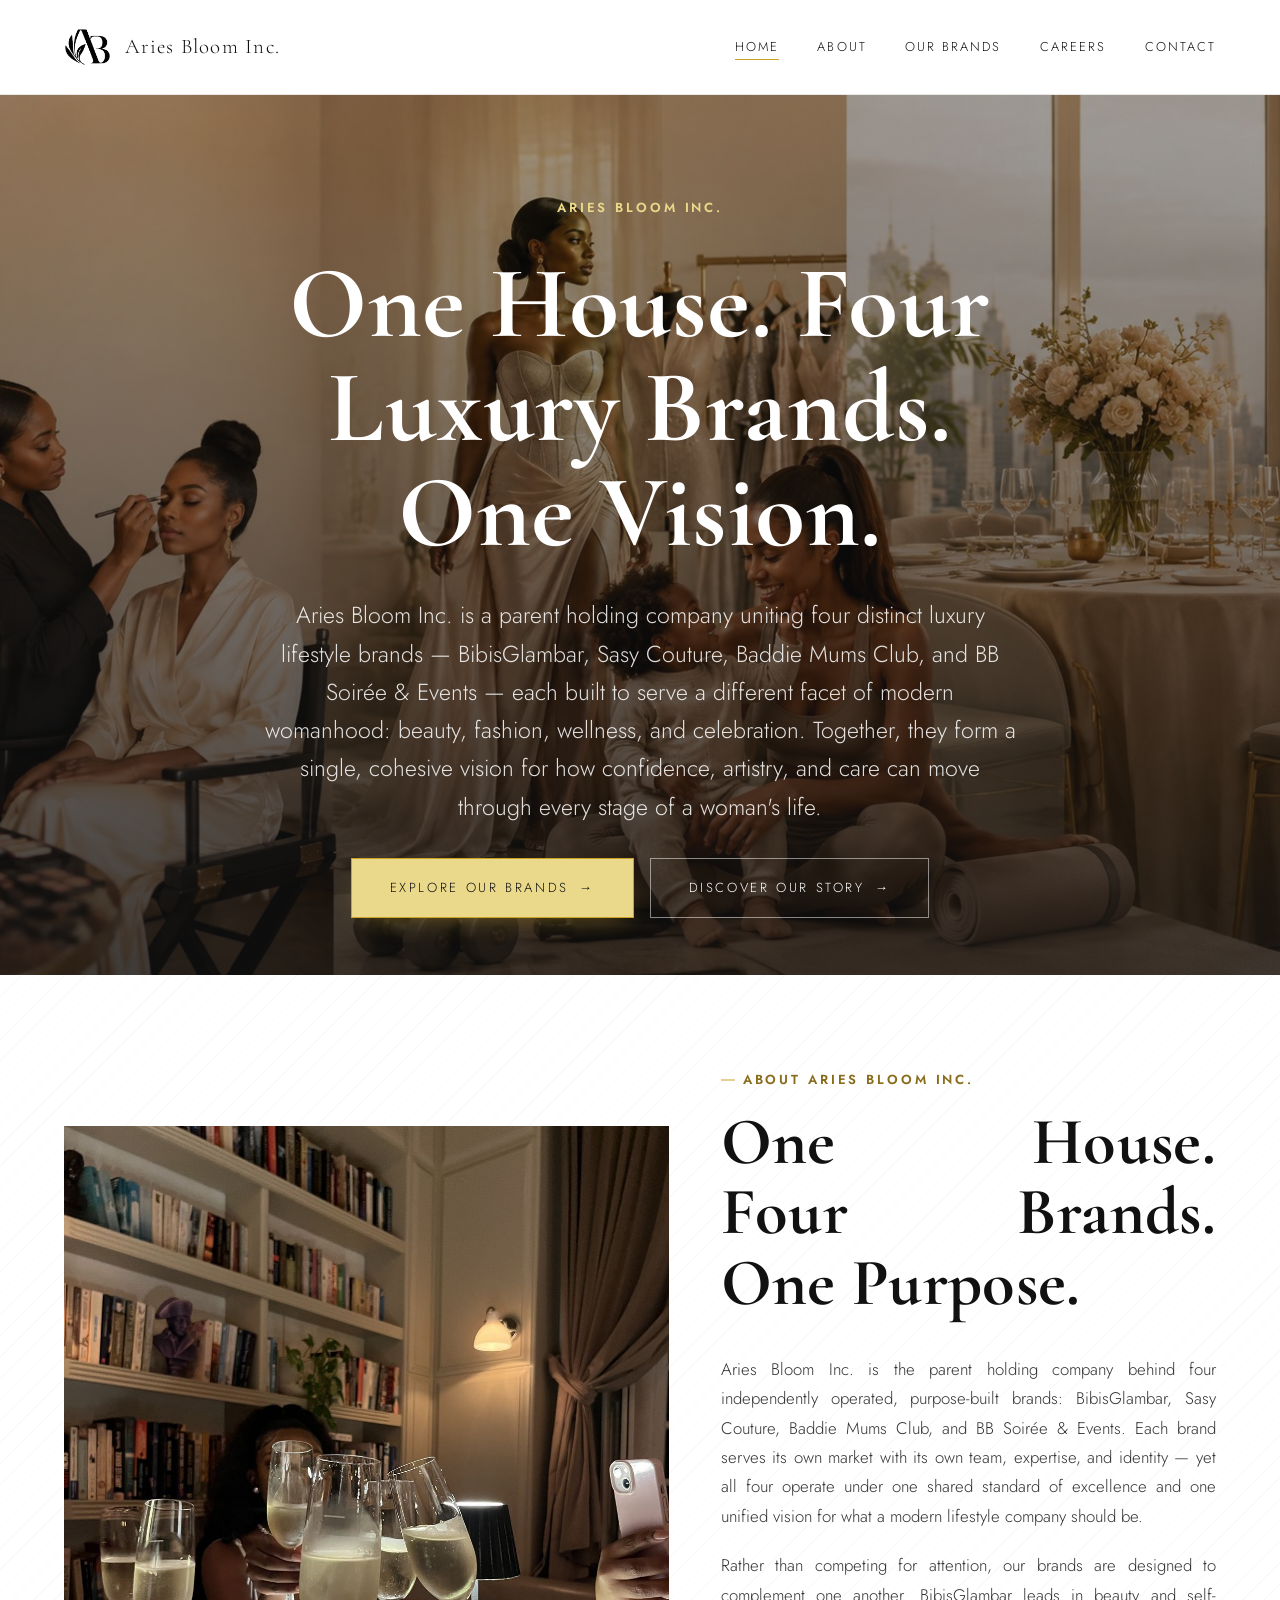
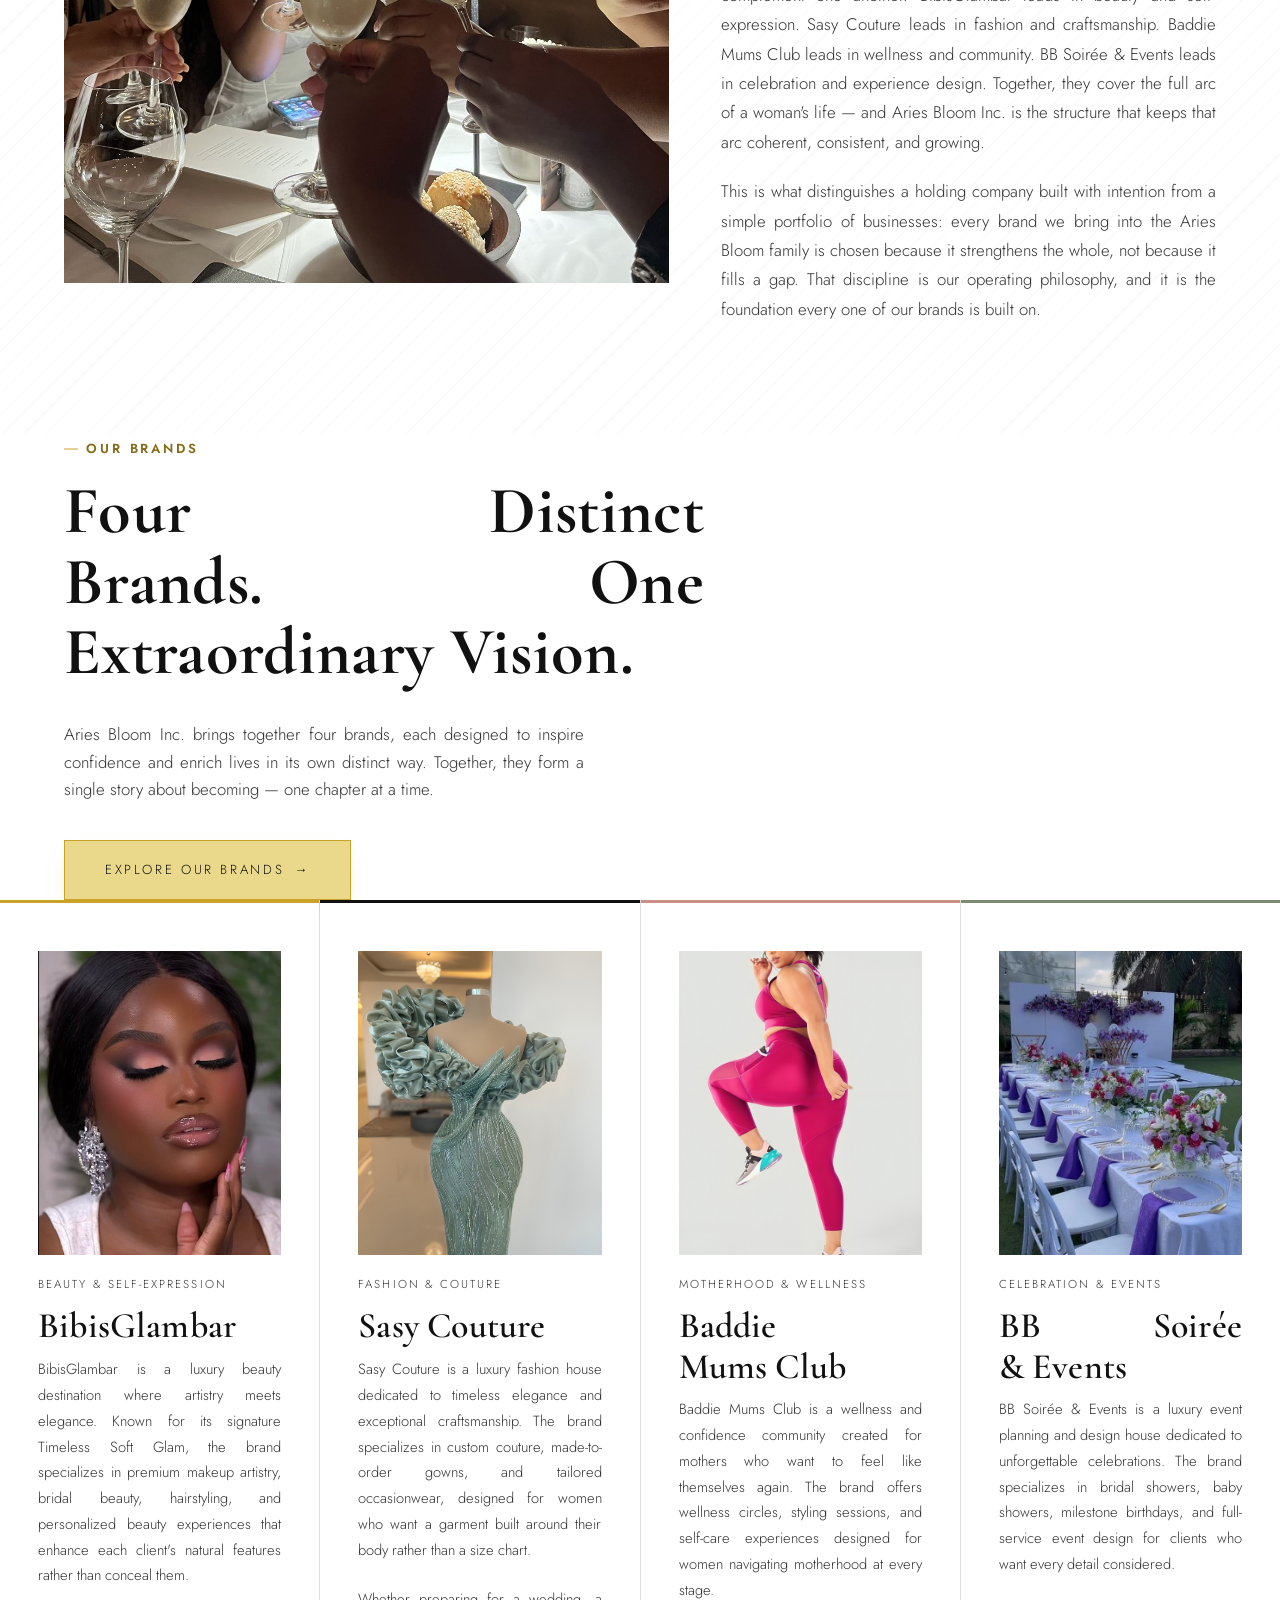
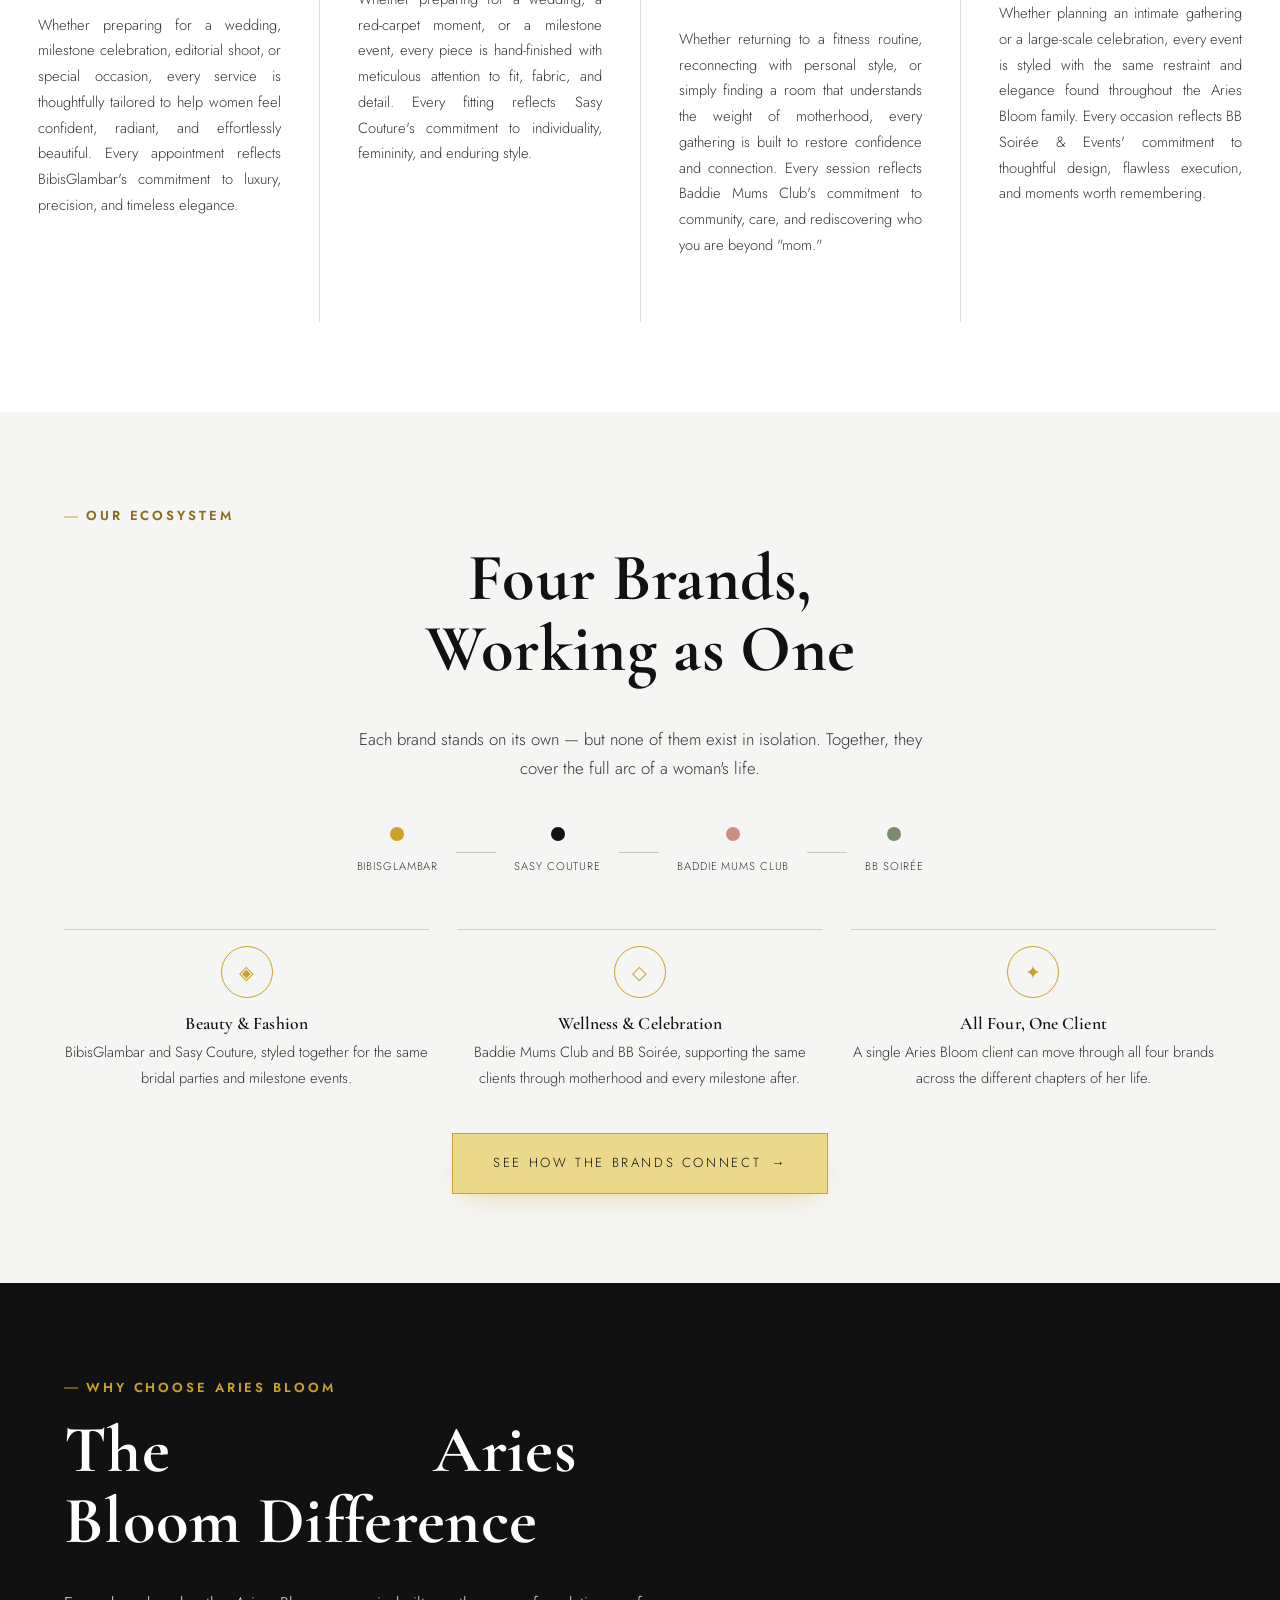
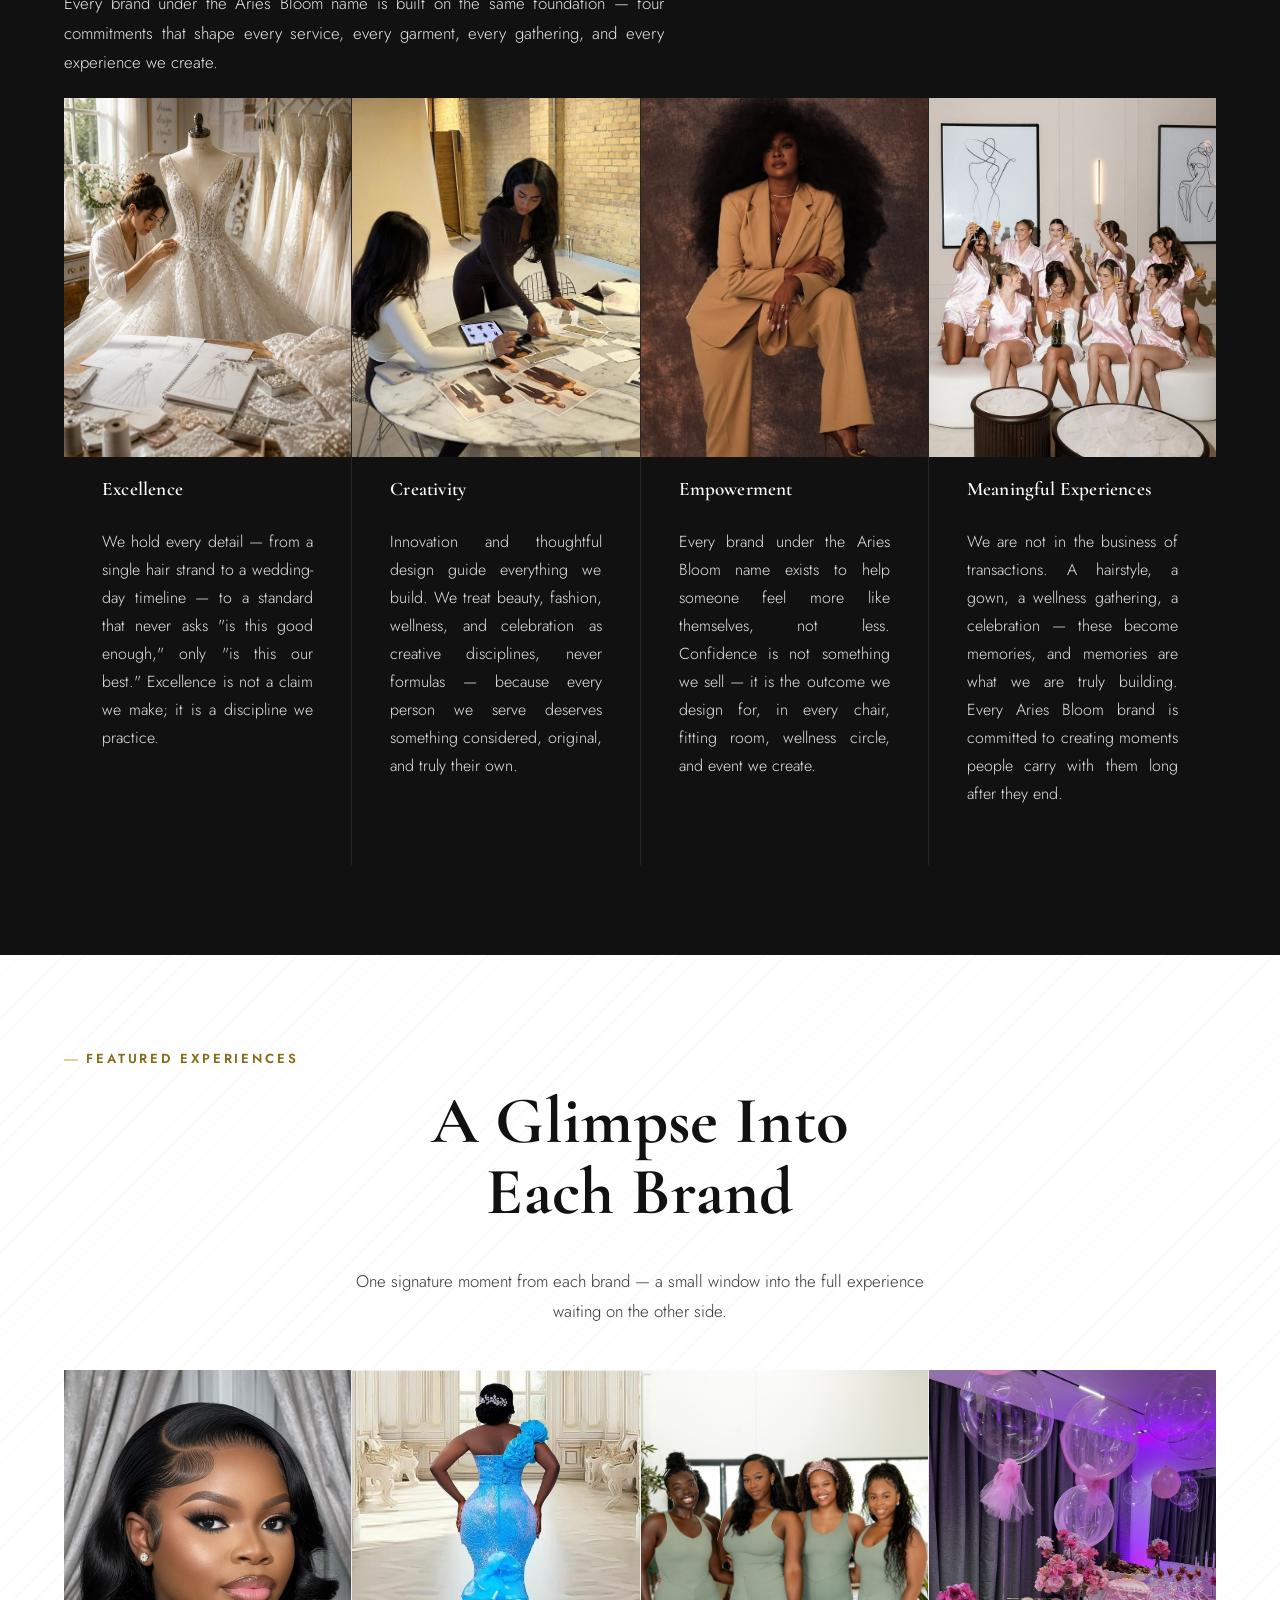
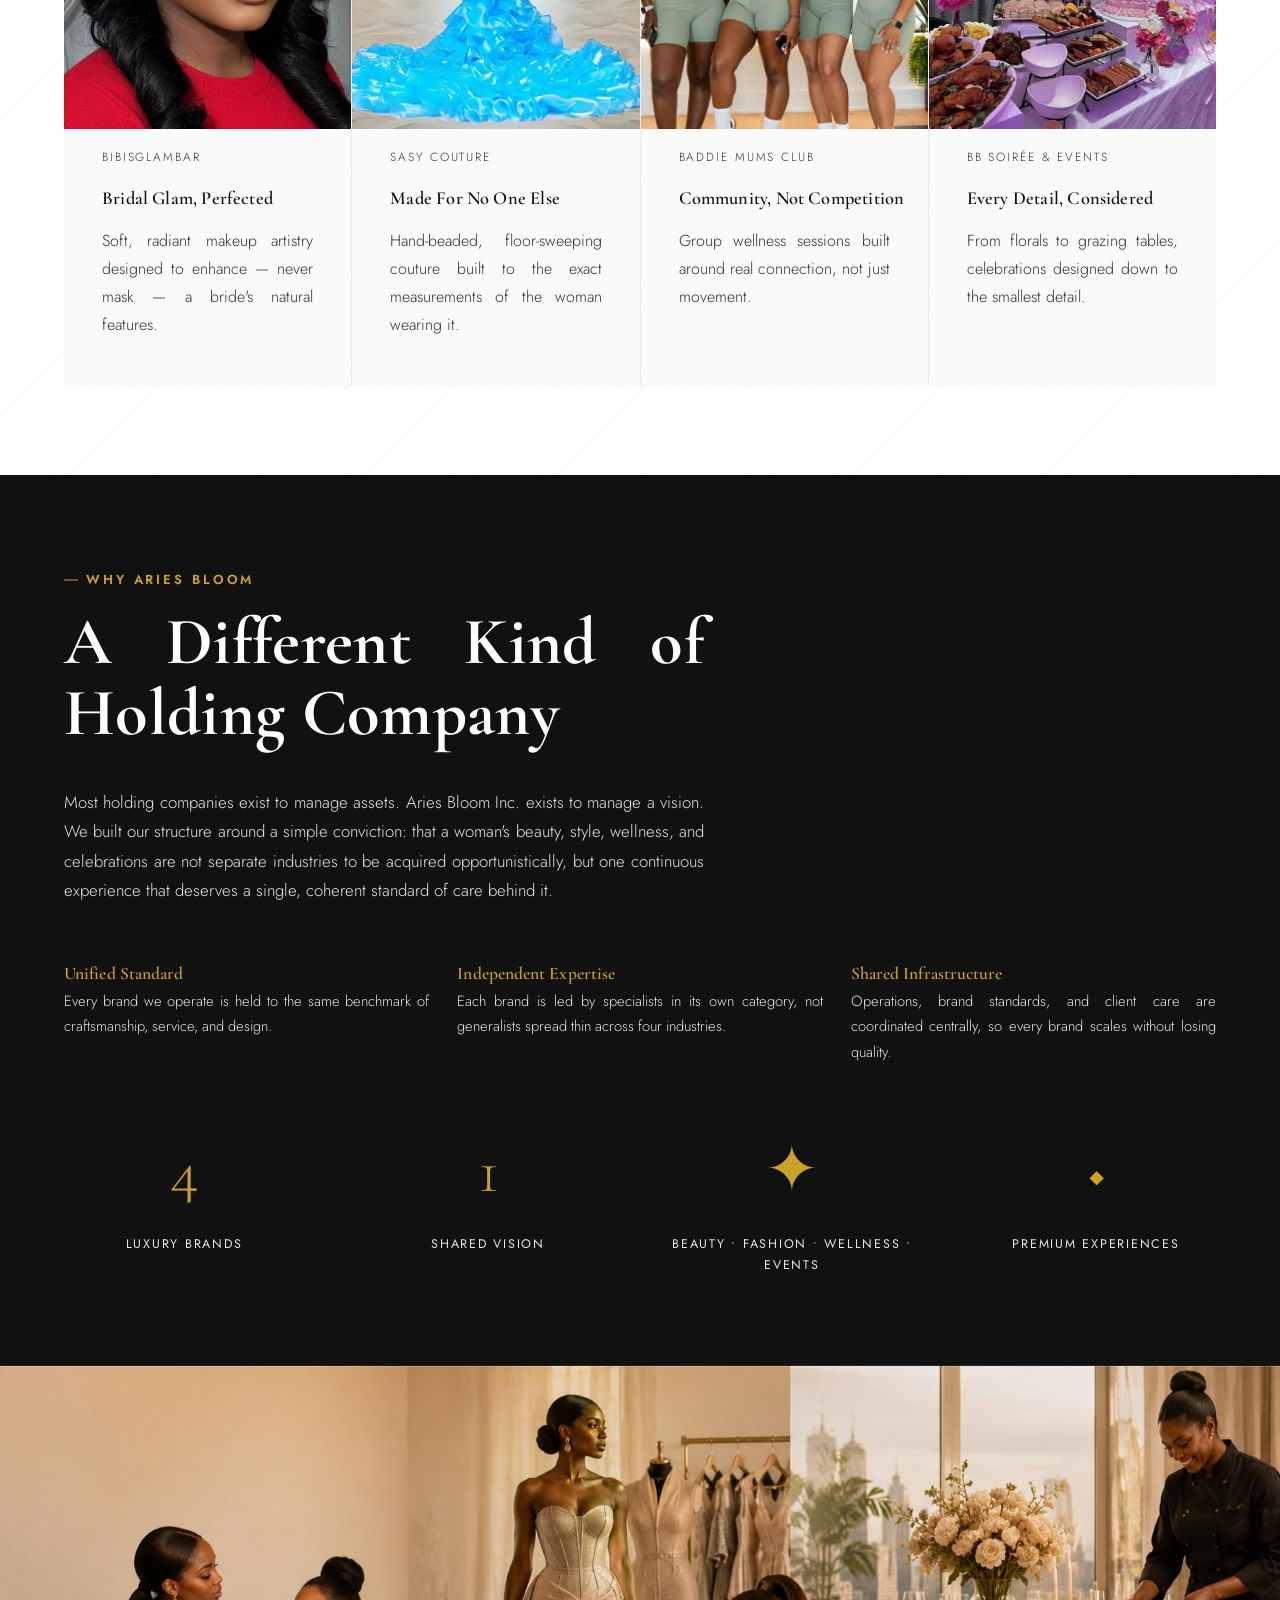
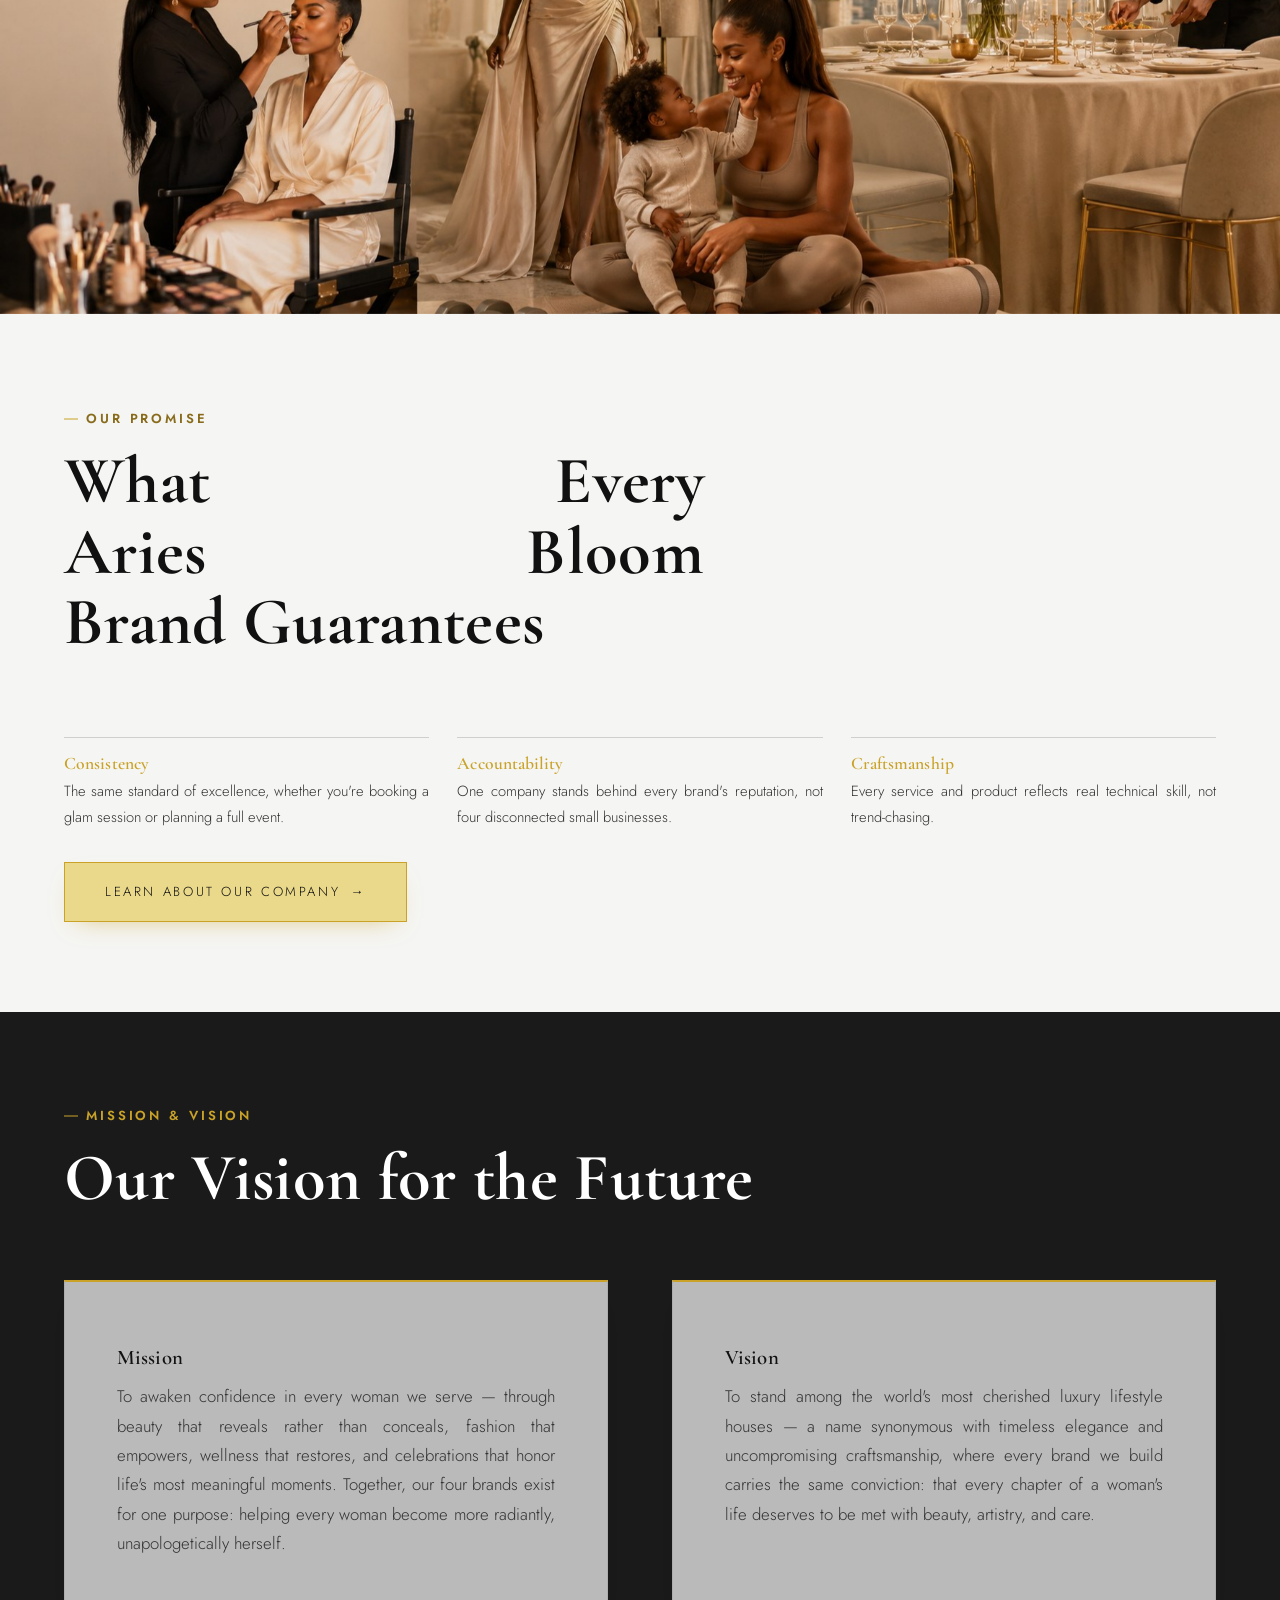
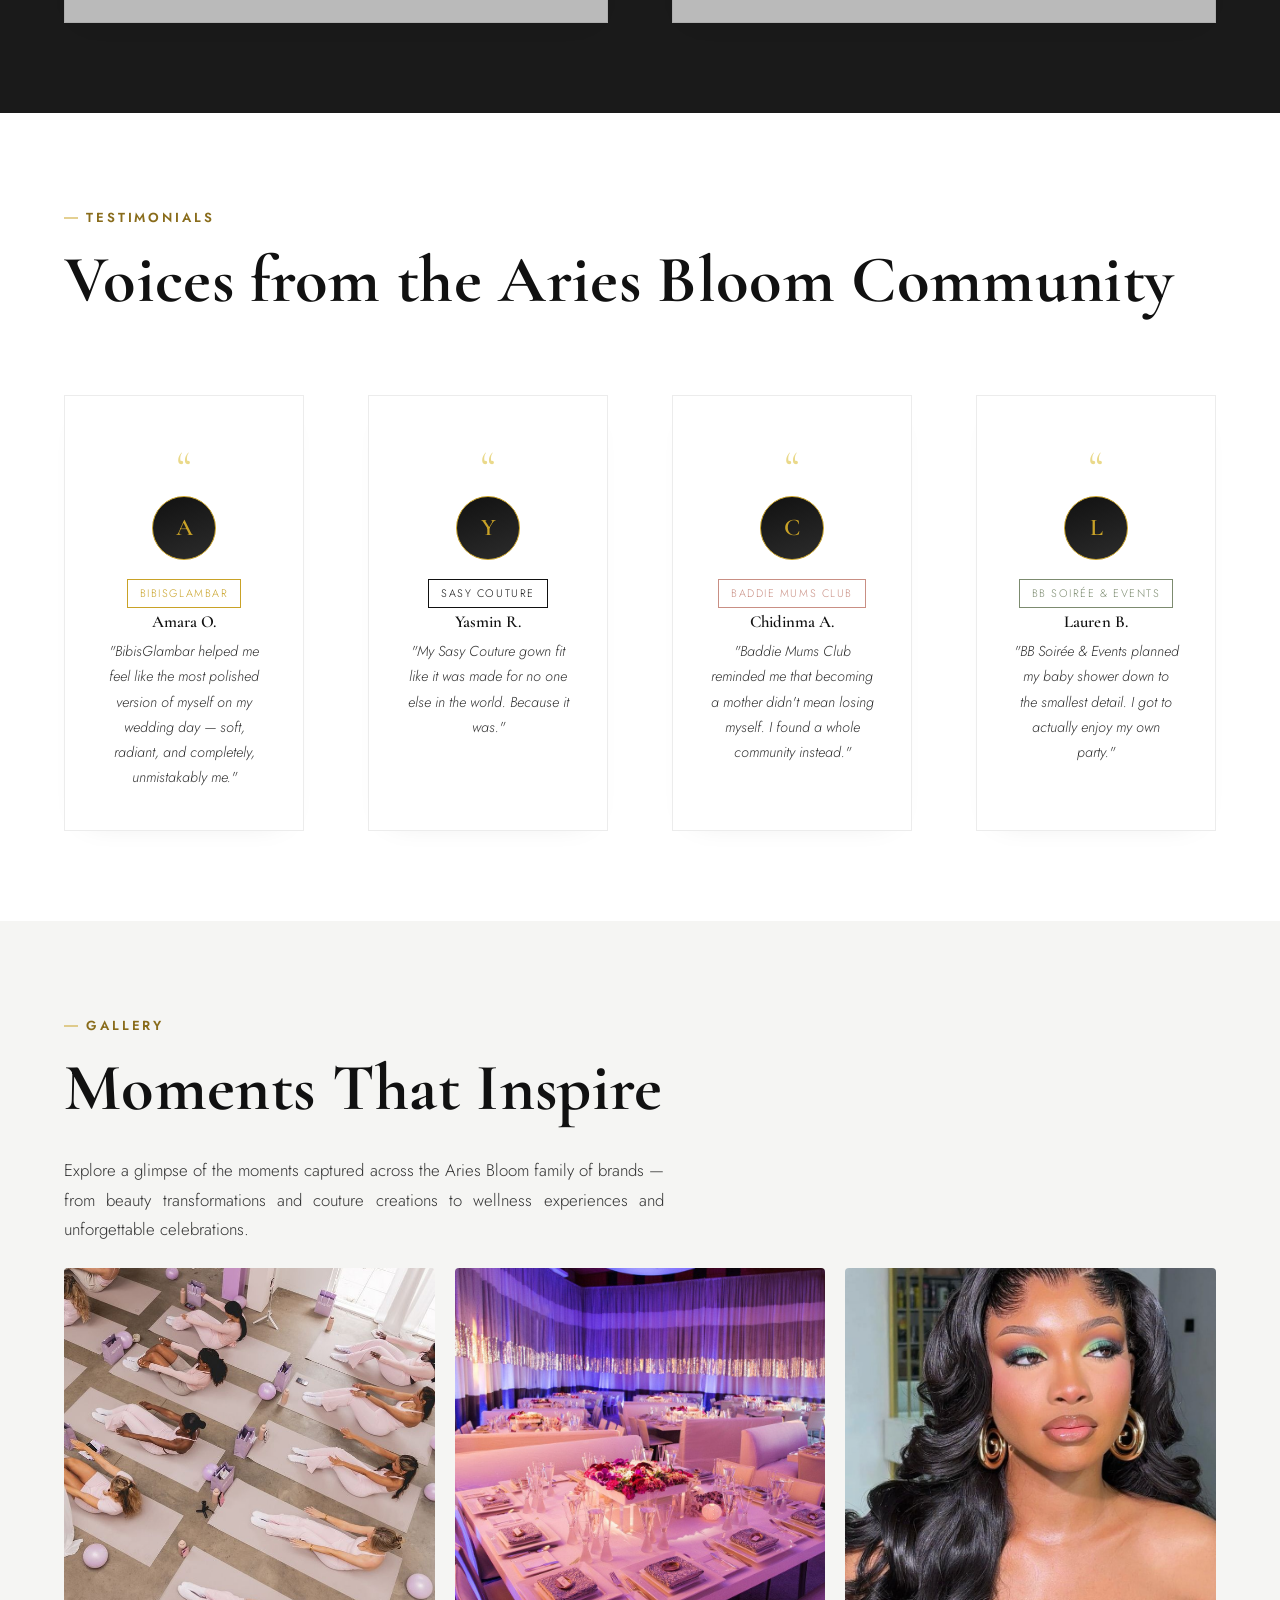
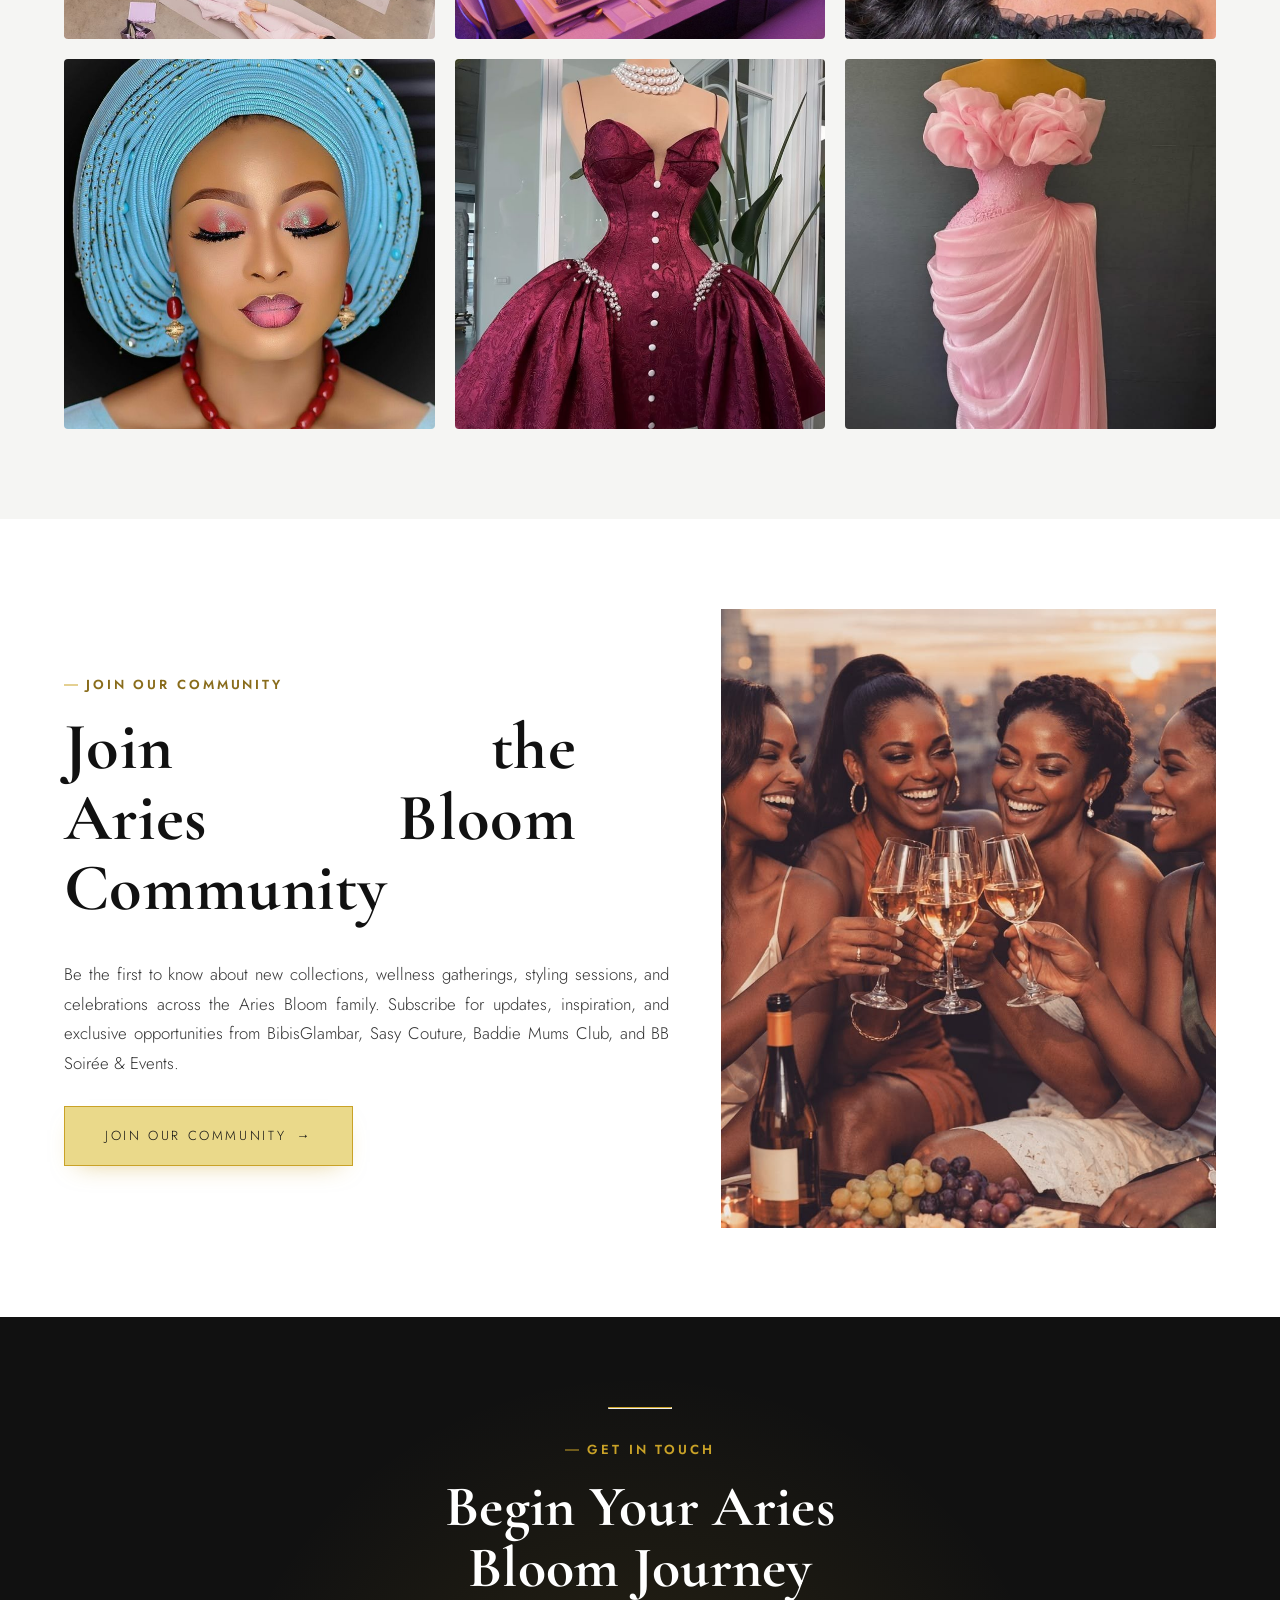
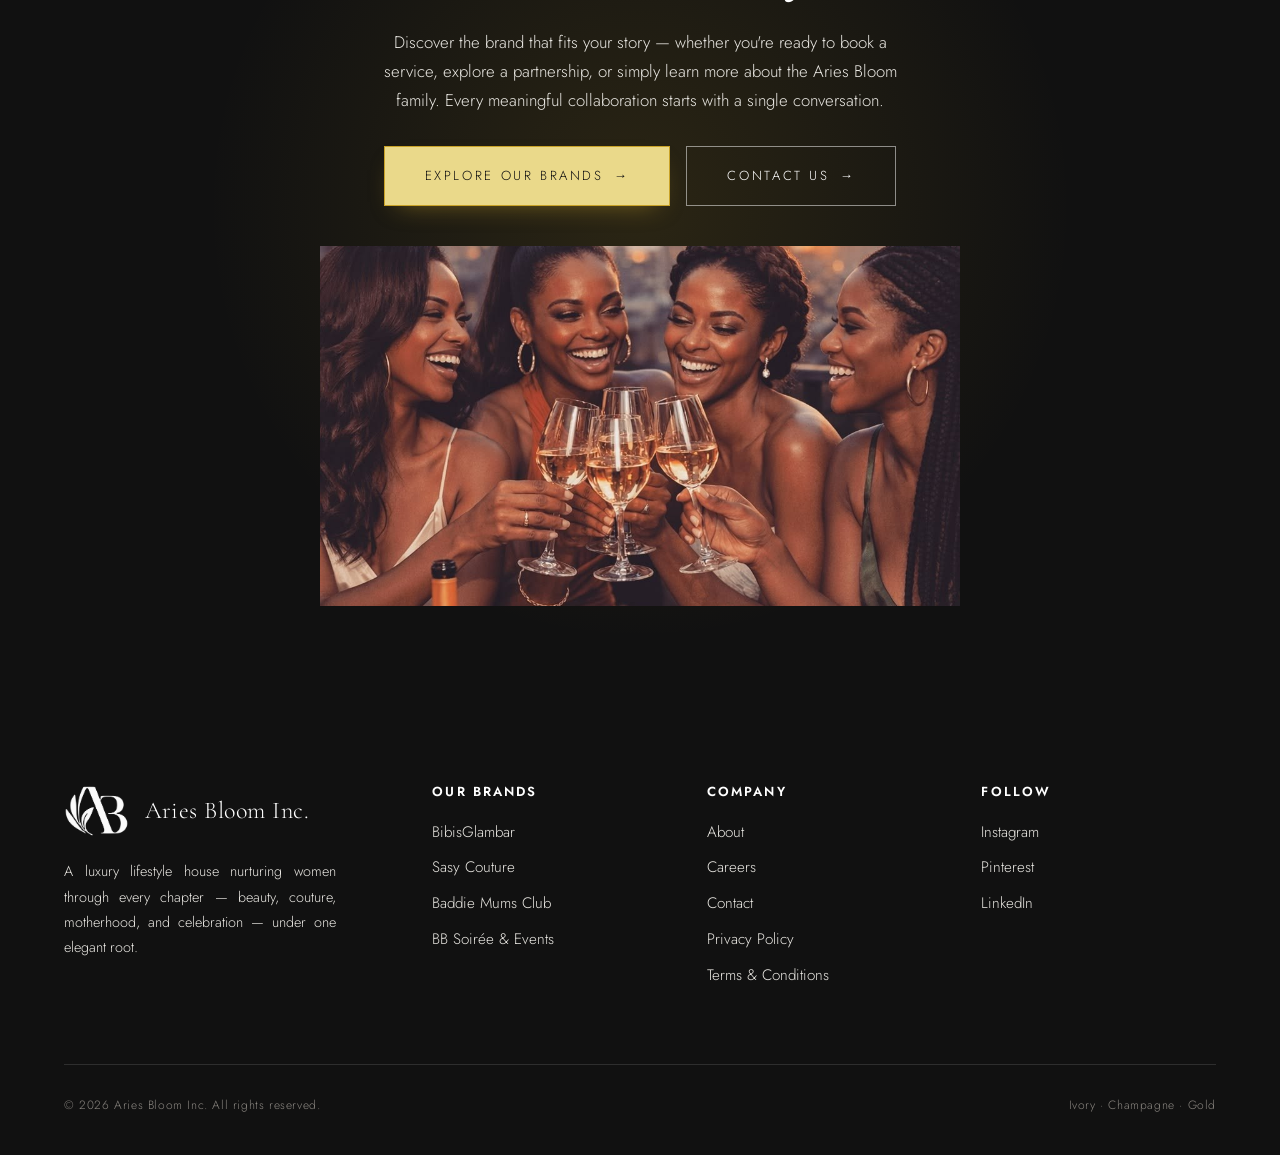
==== commit 7f2d1e41: "Add files via upload" ====
--- a/index.html
+++ b/index.html
@@ -89,6 +89,7 @@
       <span class="eyebrow">Our Brands</span>
       <h2 style="max-width:20ch; margin-bottom:0.5em;">Four Distinct Brands. One Extraordinary Vision.</h2>
       <p class="lede" style="font-size:1.05rem;">Aries Bloom Inc. brings together four brands, each designed to inspire confidence and enrich lives in its own distinct way. Together, they form a single story about becoming — one chapter at a time.</p>
+      <a href="our-brands.html" class="btn btn--gold" style="margin-top:1.2em;">Explore Our Brands</a>
     </div>
     <div class="brand-grid reveal">
 
@@ -131,10 +132,6 @@
         <p>BB Soirée &amp; Events is a luxury event planning and design house dedicated to unforgettable celebrations. The brand specializes in bridal showers, baby showers, milestone birthdays, and full-service event design for clients who want every detail considered.</p>
         <p>Whether planning an intimate gathering or a large-scale celebration, every event is styled with the same restraint and elegance found throughout the Aries Bloom family. Every occasion reflects BB Soirée &amp; Events' commitment to thoughtful design, flawless execution, and moments worth remembering.</p>
       </article>
-
-      <div style="text-align:center; margin-top:2em;">
-        <a href="our-brands.html" class="btn btn--gold">Explore Our Brands</a>
-      </div>
 
     </div>
   </section>
--- a/css/style.css
+++ b/css/style.css
@@ -77,6 +77,7 @@
   line-height: 1.7;
   -webkit-font-smoothing: antialiased;
   text-rendering: optimizeLegibility;
+  text-align: justify;
 }
 
 h1, h2, h3, h4 {
@@ -776,6 +777,17 @@
   padding: 30px 0;
   border-bottom: 1px solid rgba(17,17,17,0.14);
   cursor: pointer;
+  text-decoration: none;
+  color: inherit;
+  transition: background 0.3s ease;
+}
+a.role:hover {
+  background: rgba(201,162,39,0.06);
+  padding-left: 16px;
+  padding-right: 16px;
+  margin-left: -16px;
+  margin-right: -16px;
+  border-radius: 4px;
 }
 .role__brand { font-size: 0.7rem; letter-spacing: 0.16em; text-transform: uppercase; color: var(--gold); margin-bottom: 6px; }
 .role__title { font-family: var(--font-display); font-size: 1.5rem; }
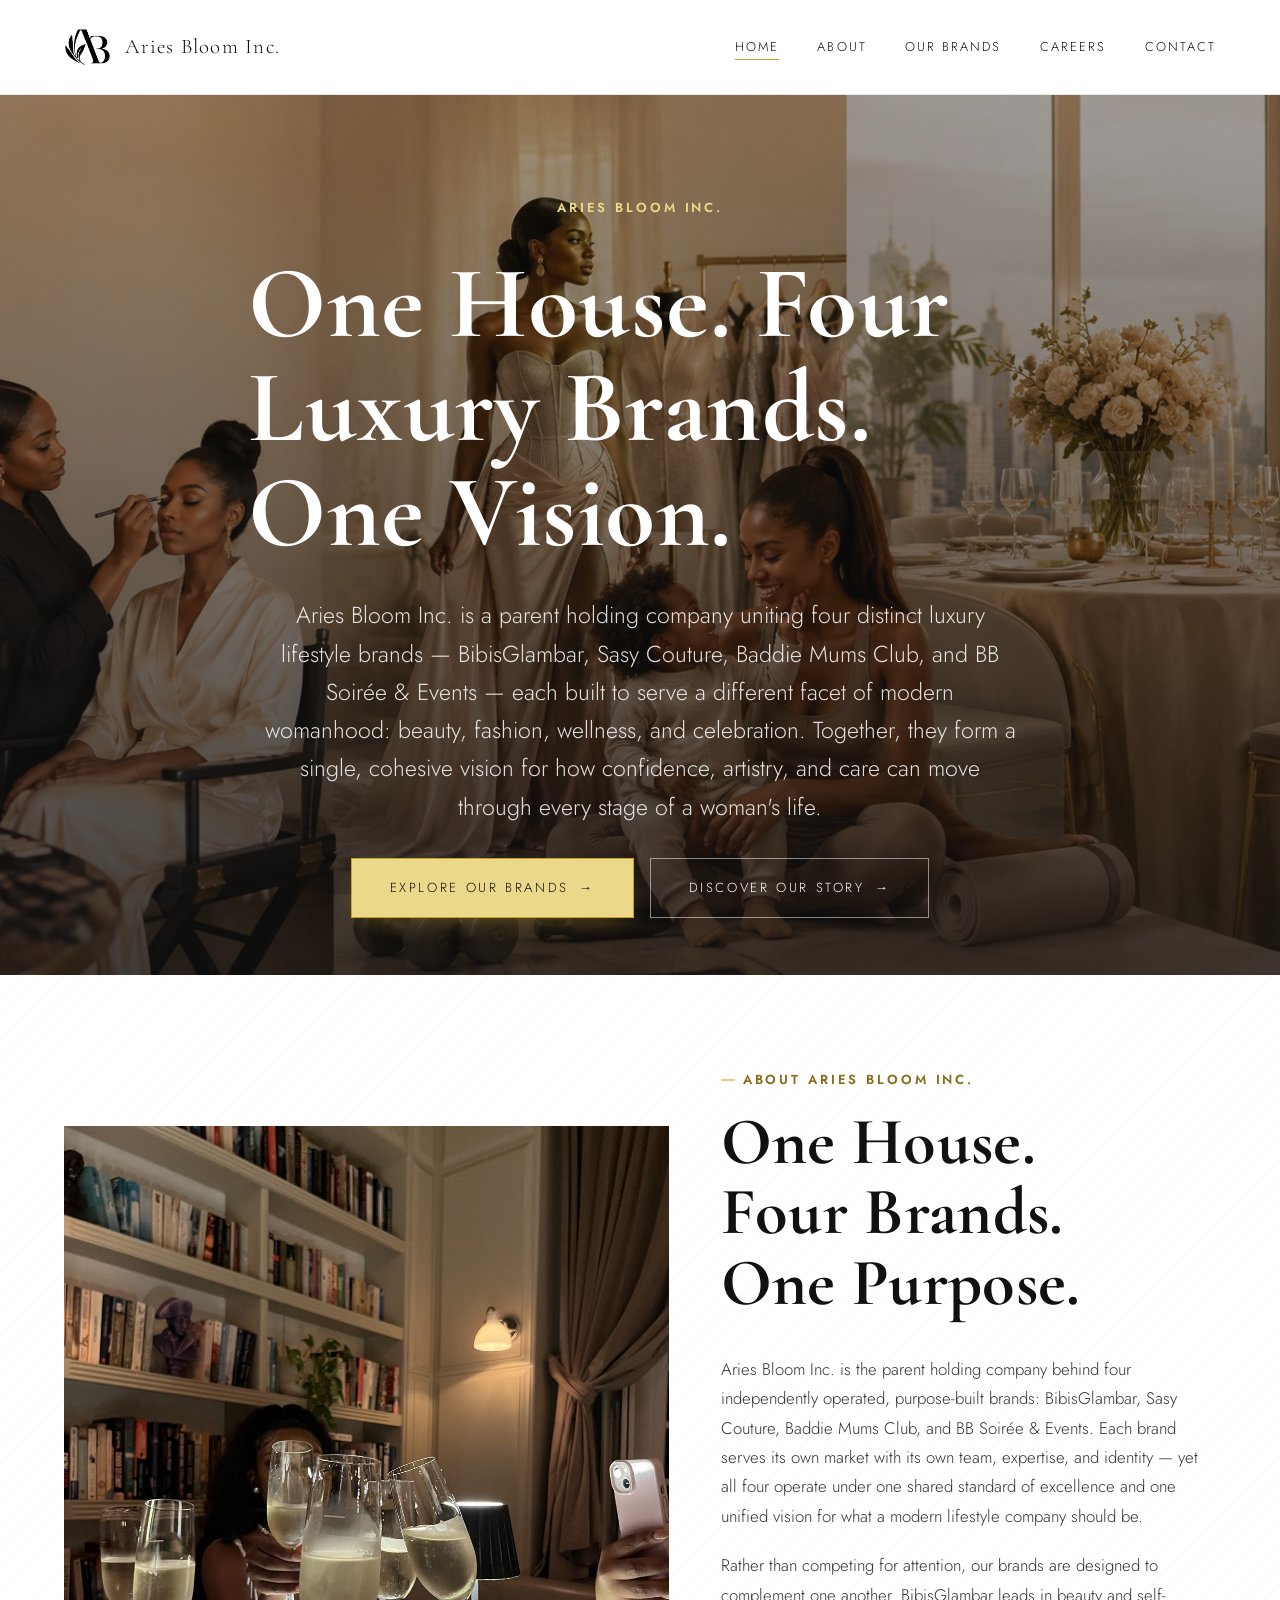
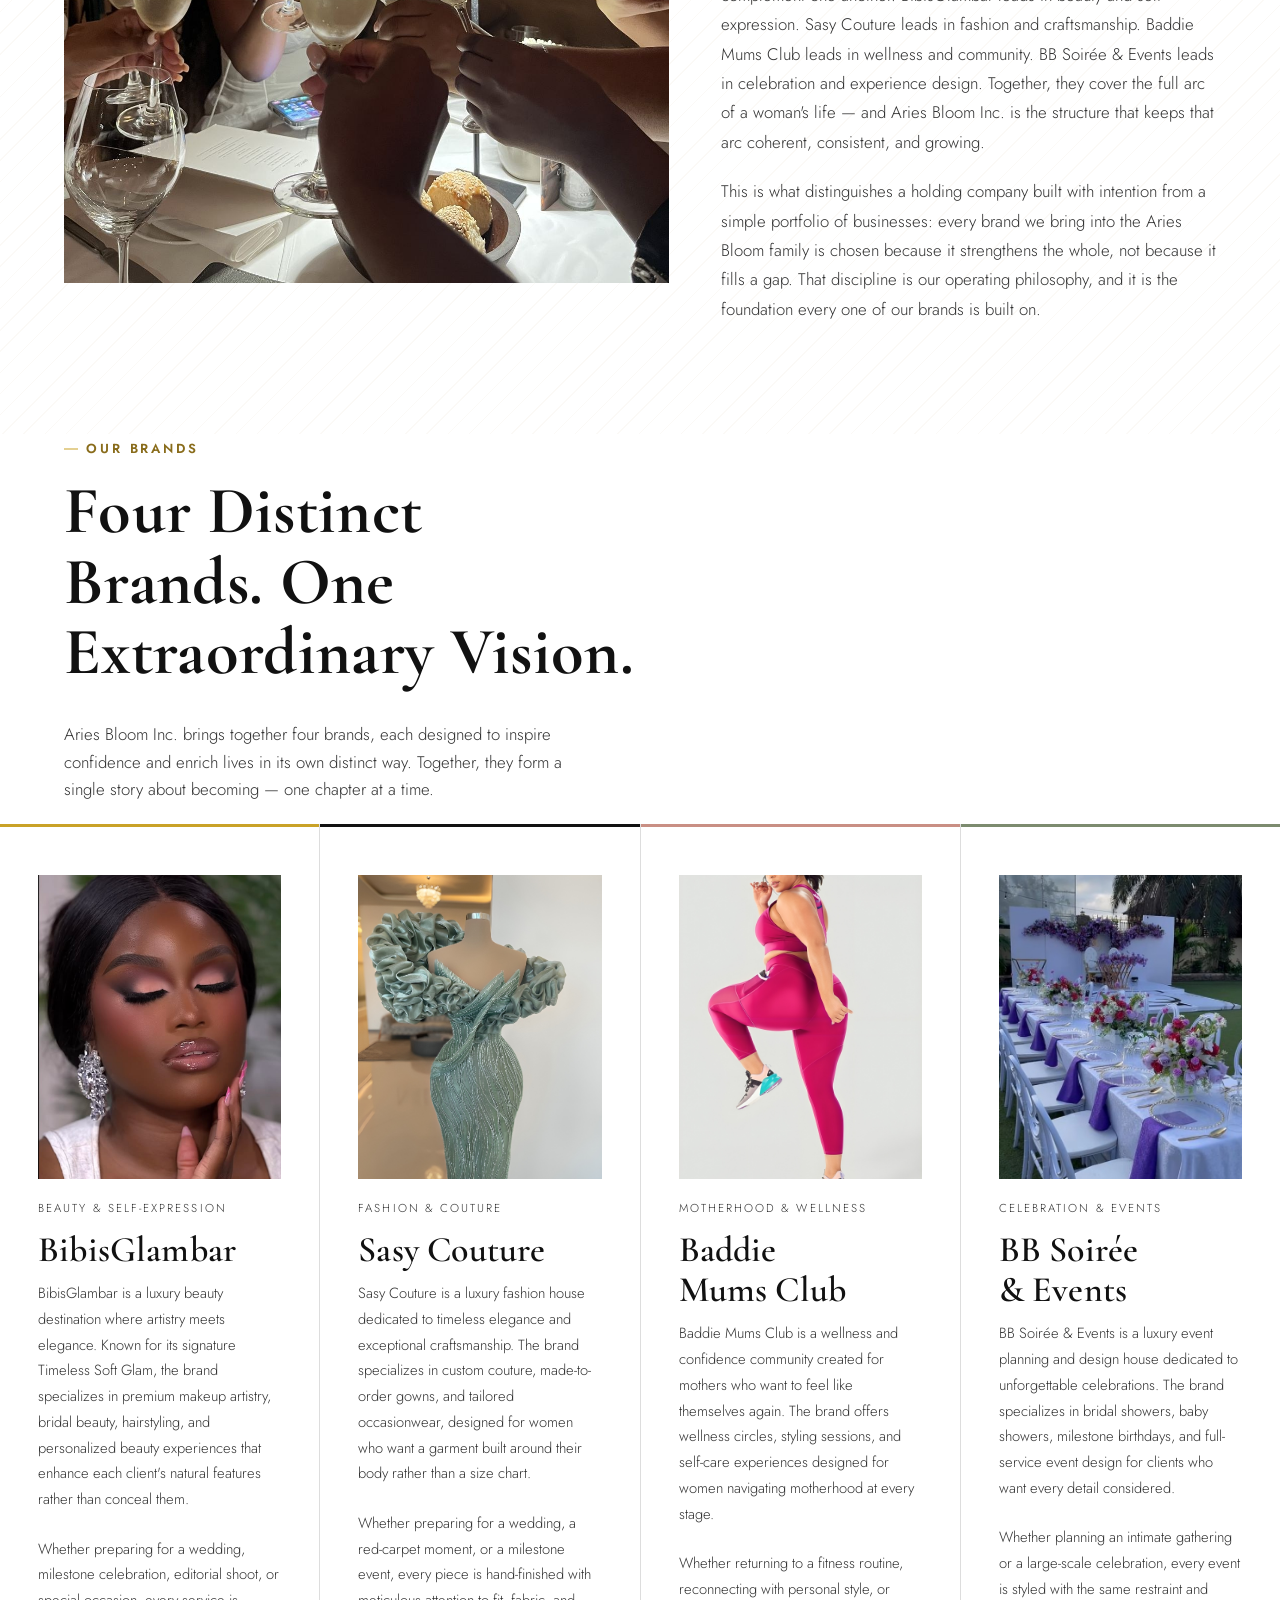
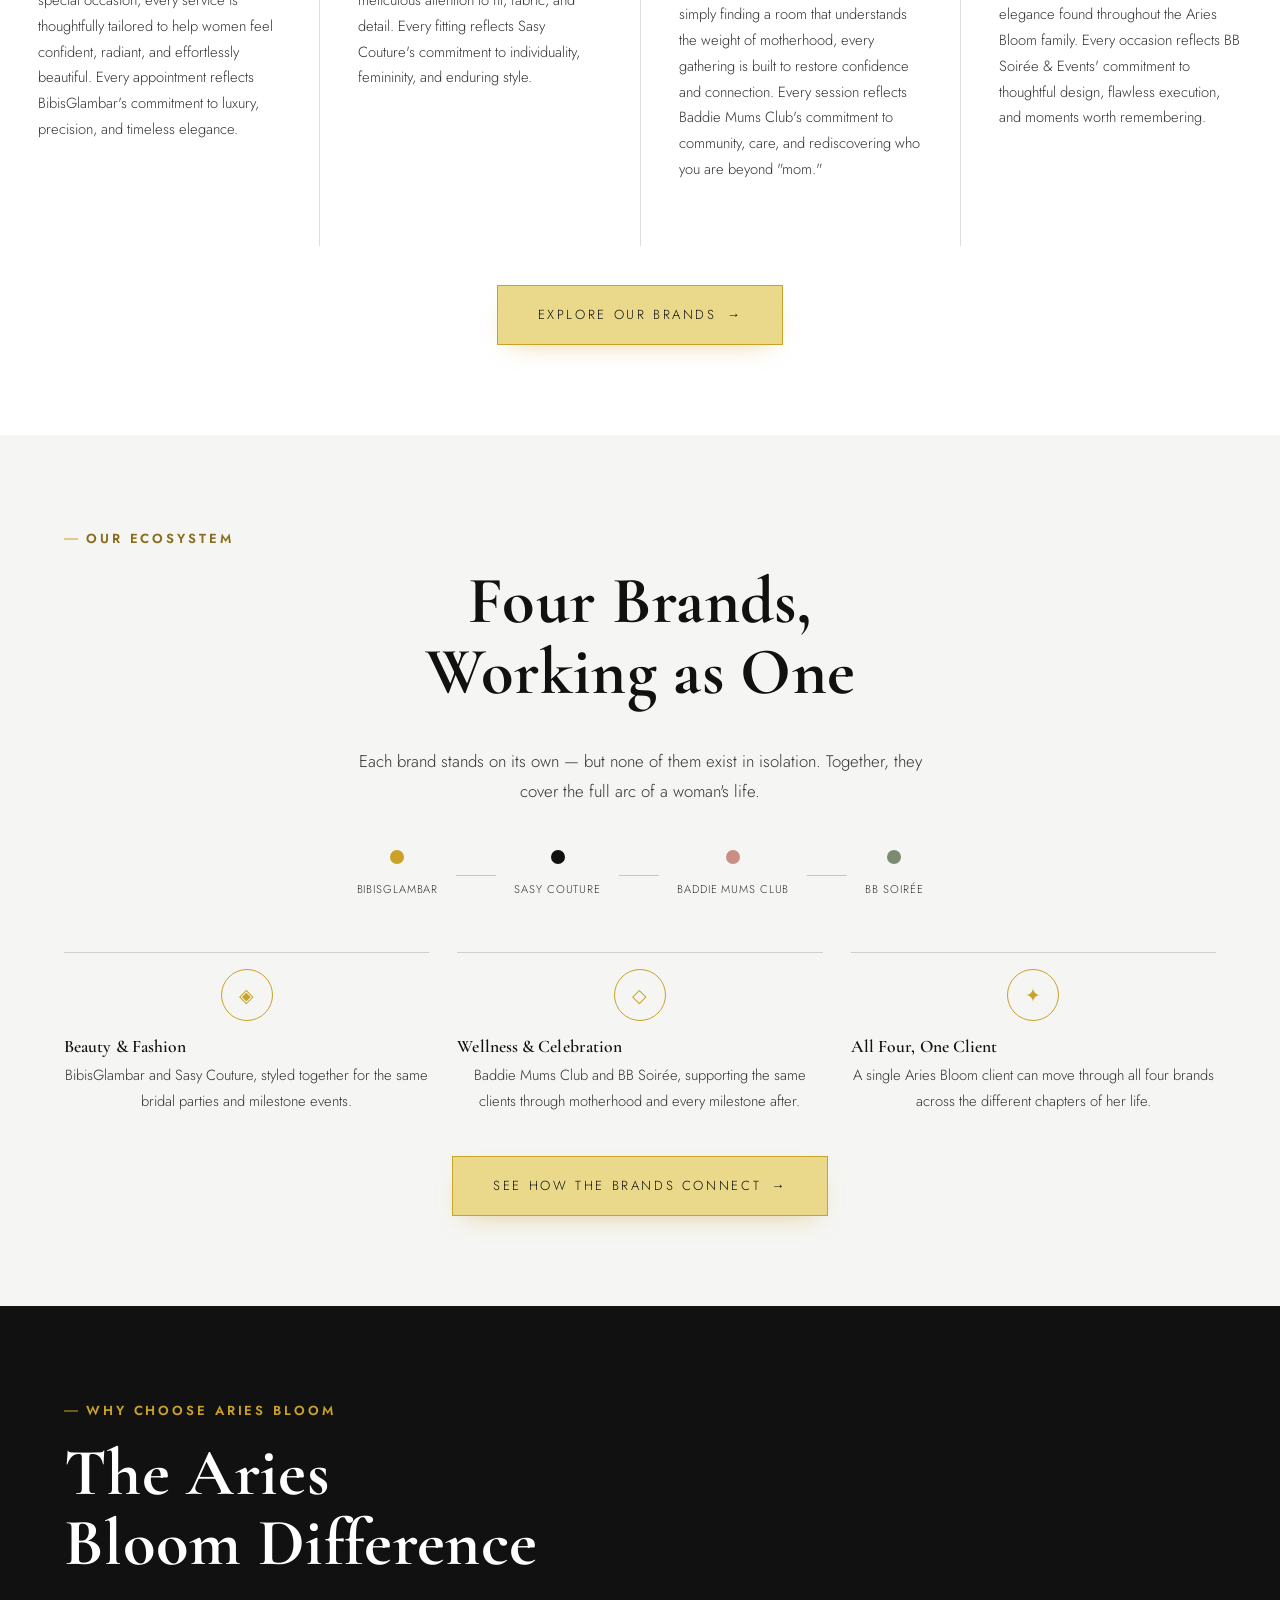
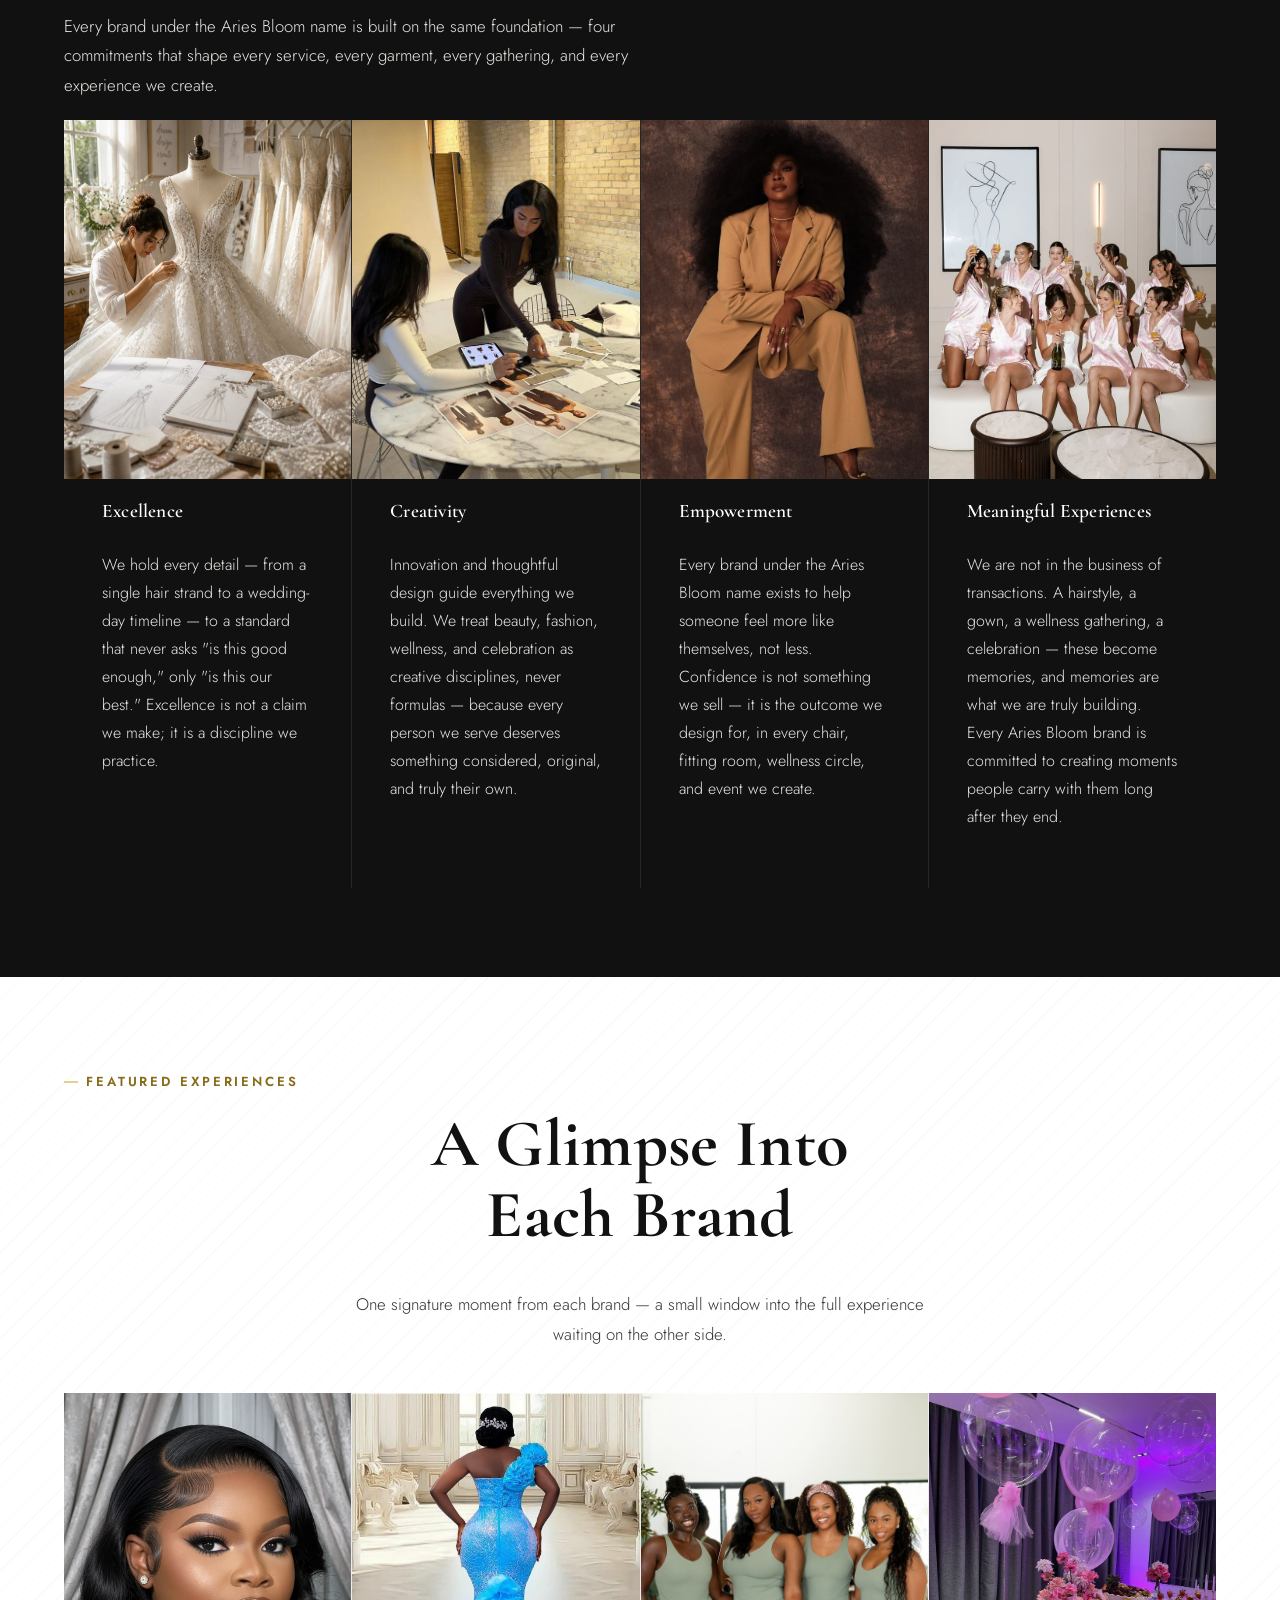
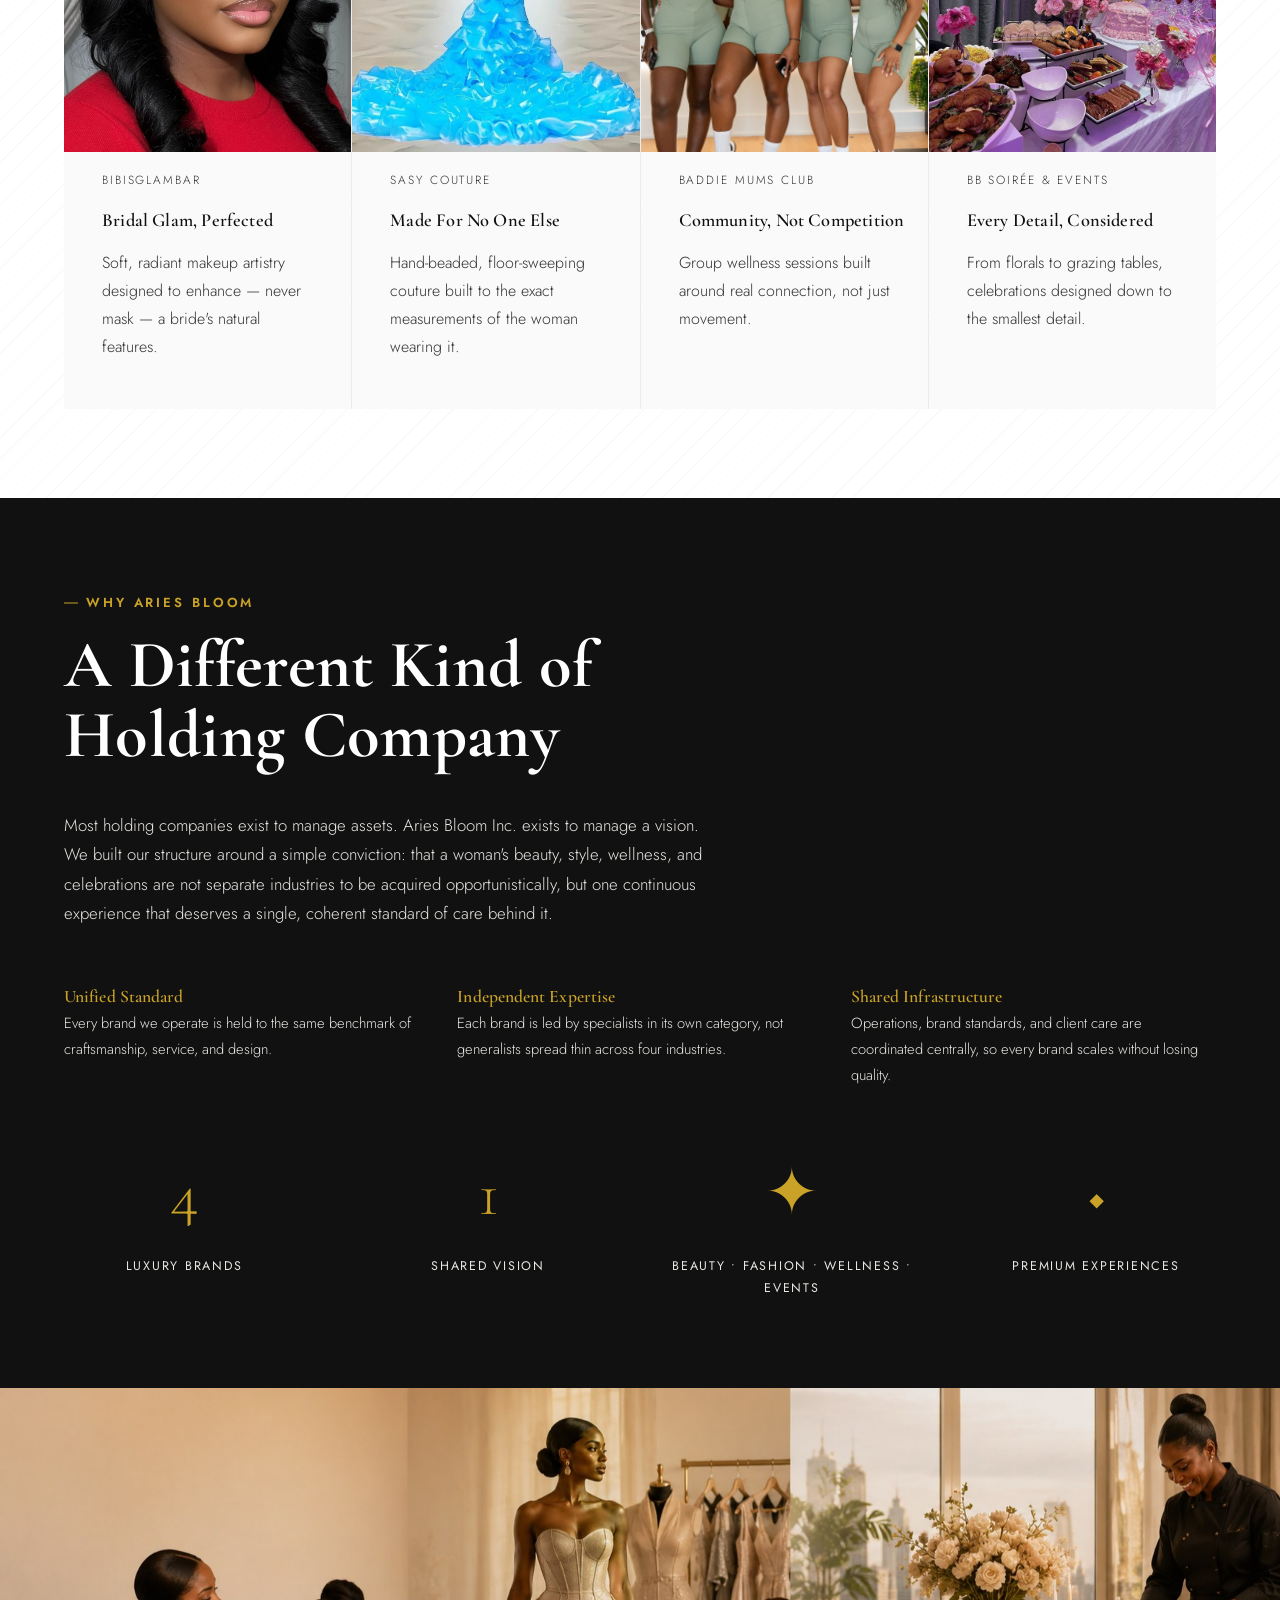
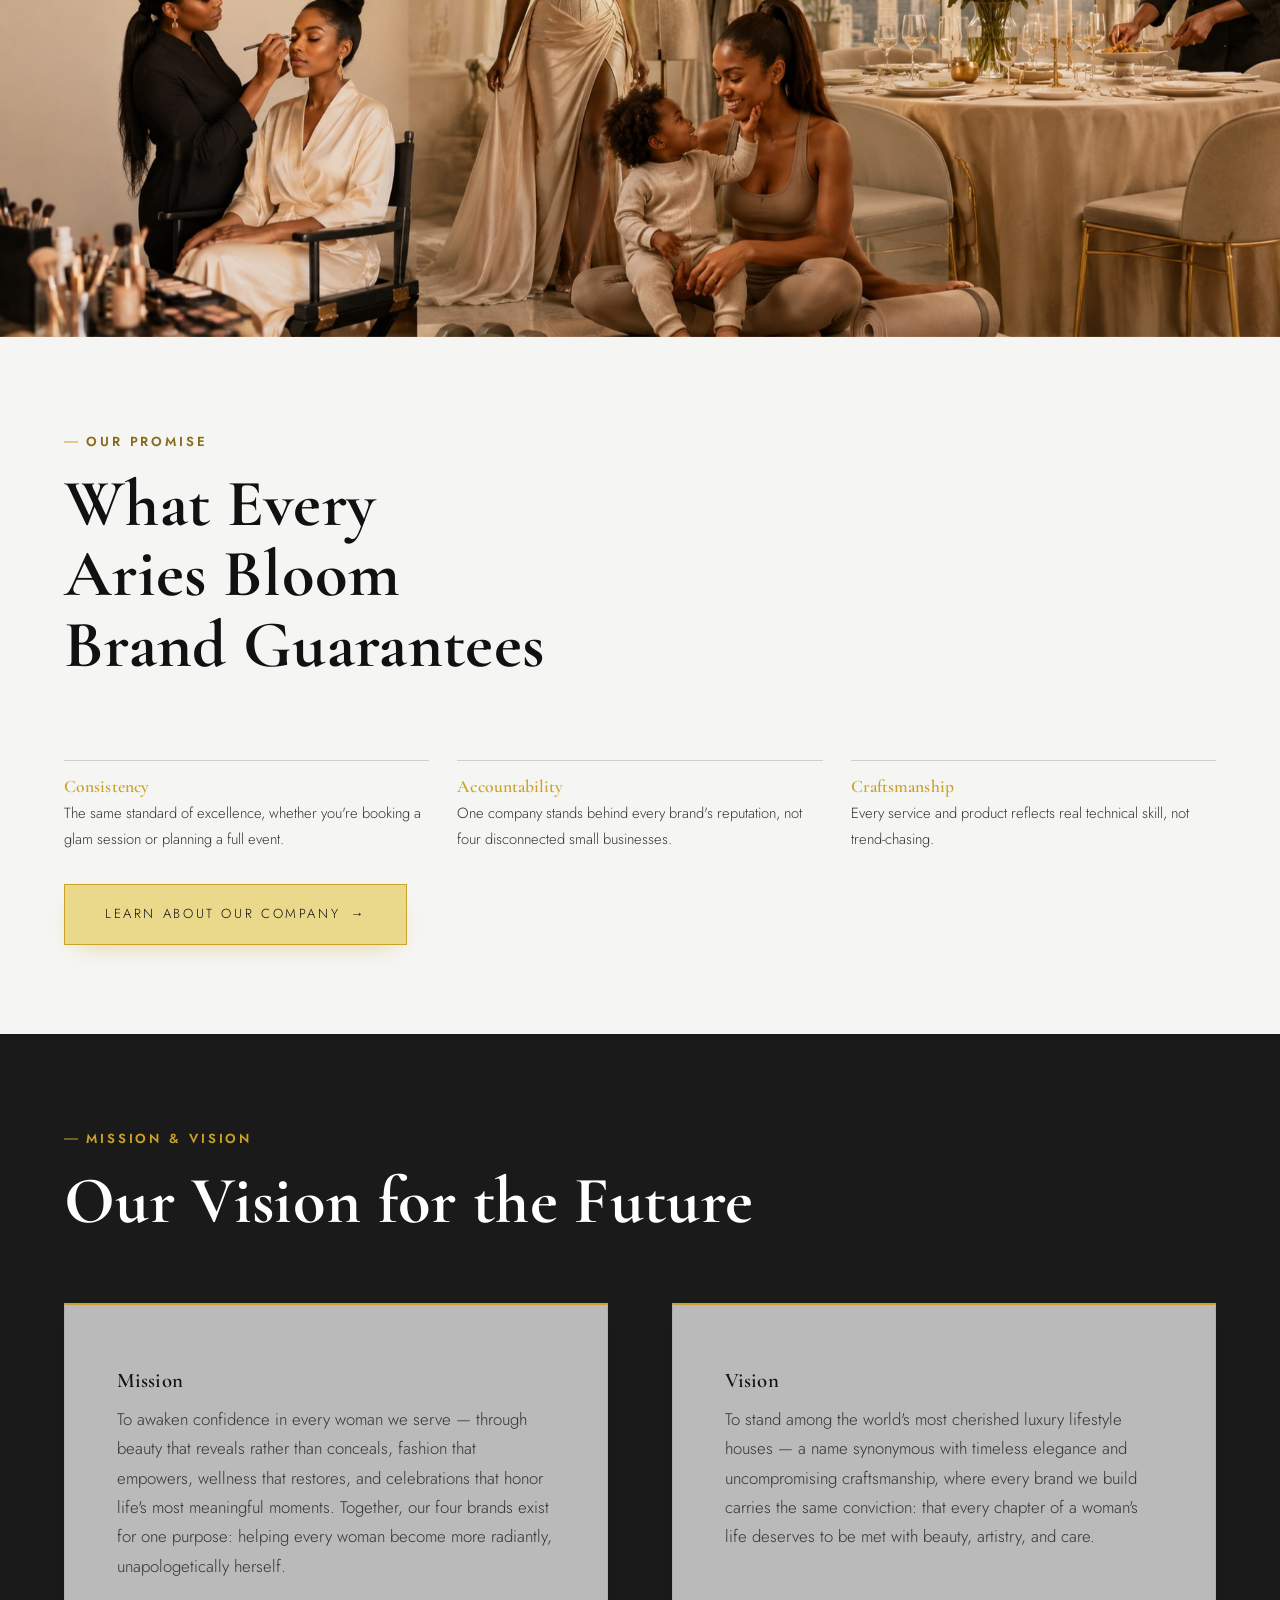
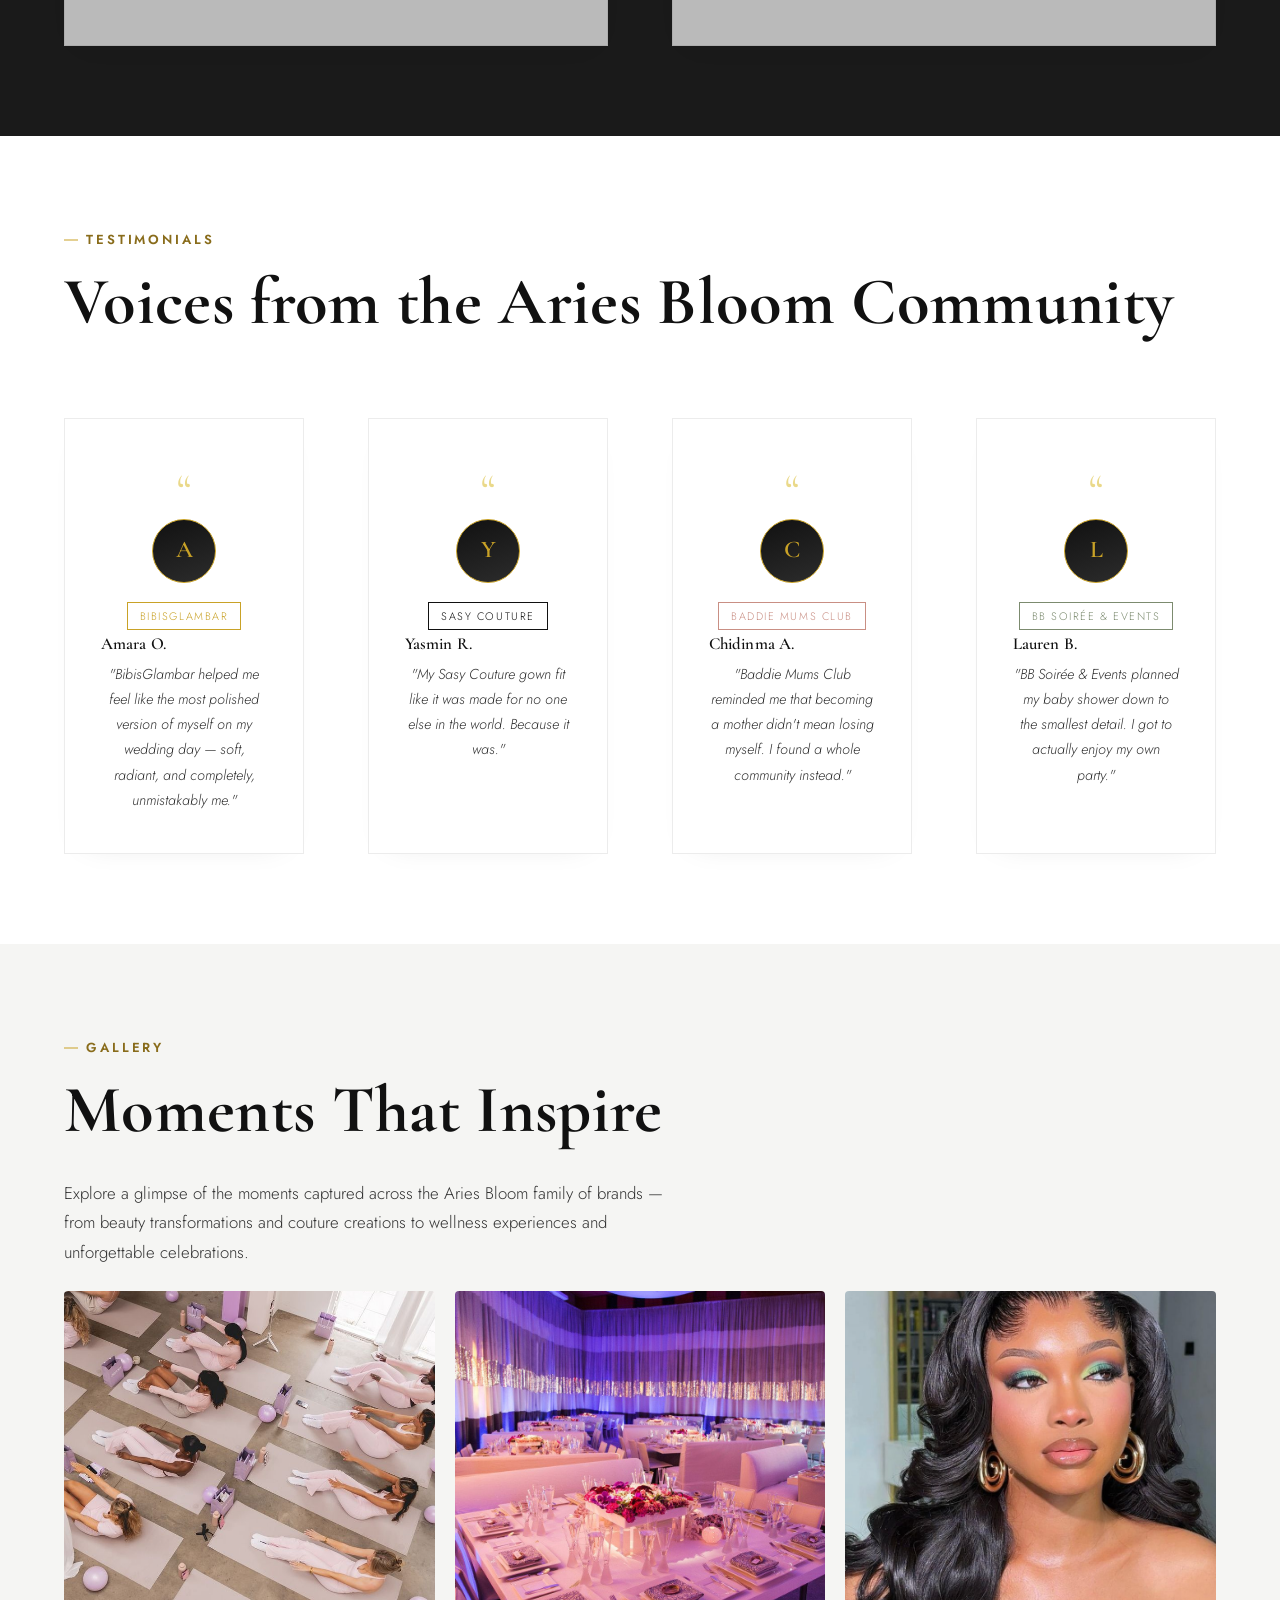
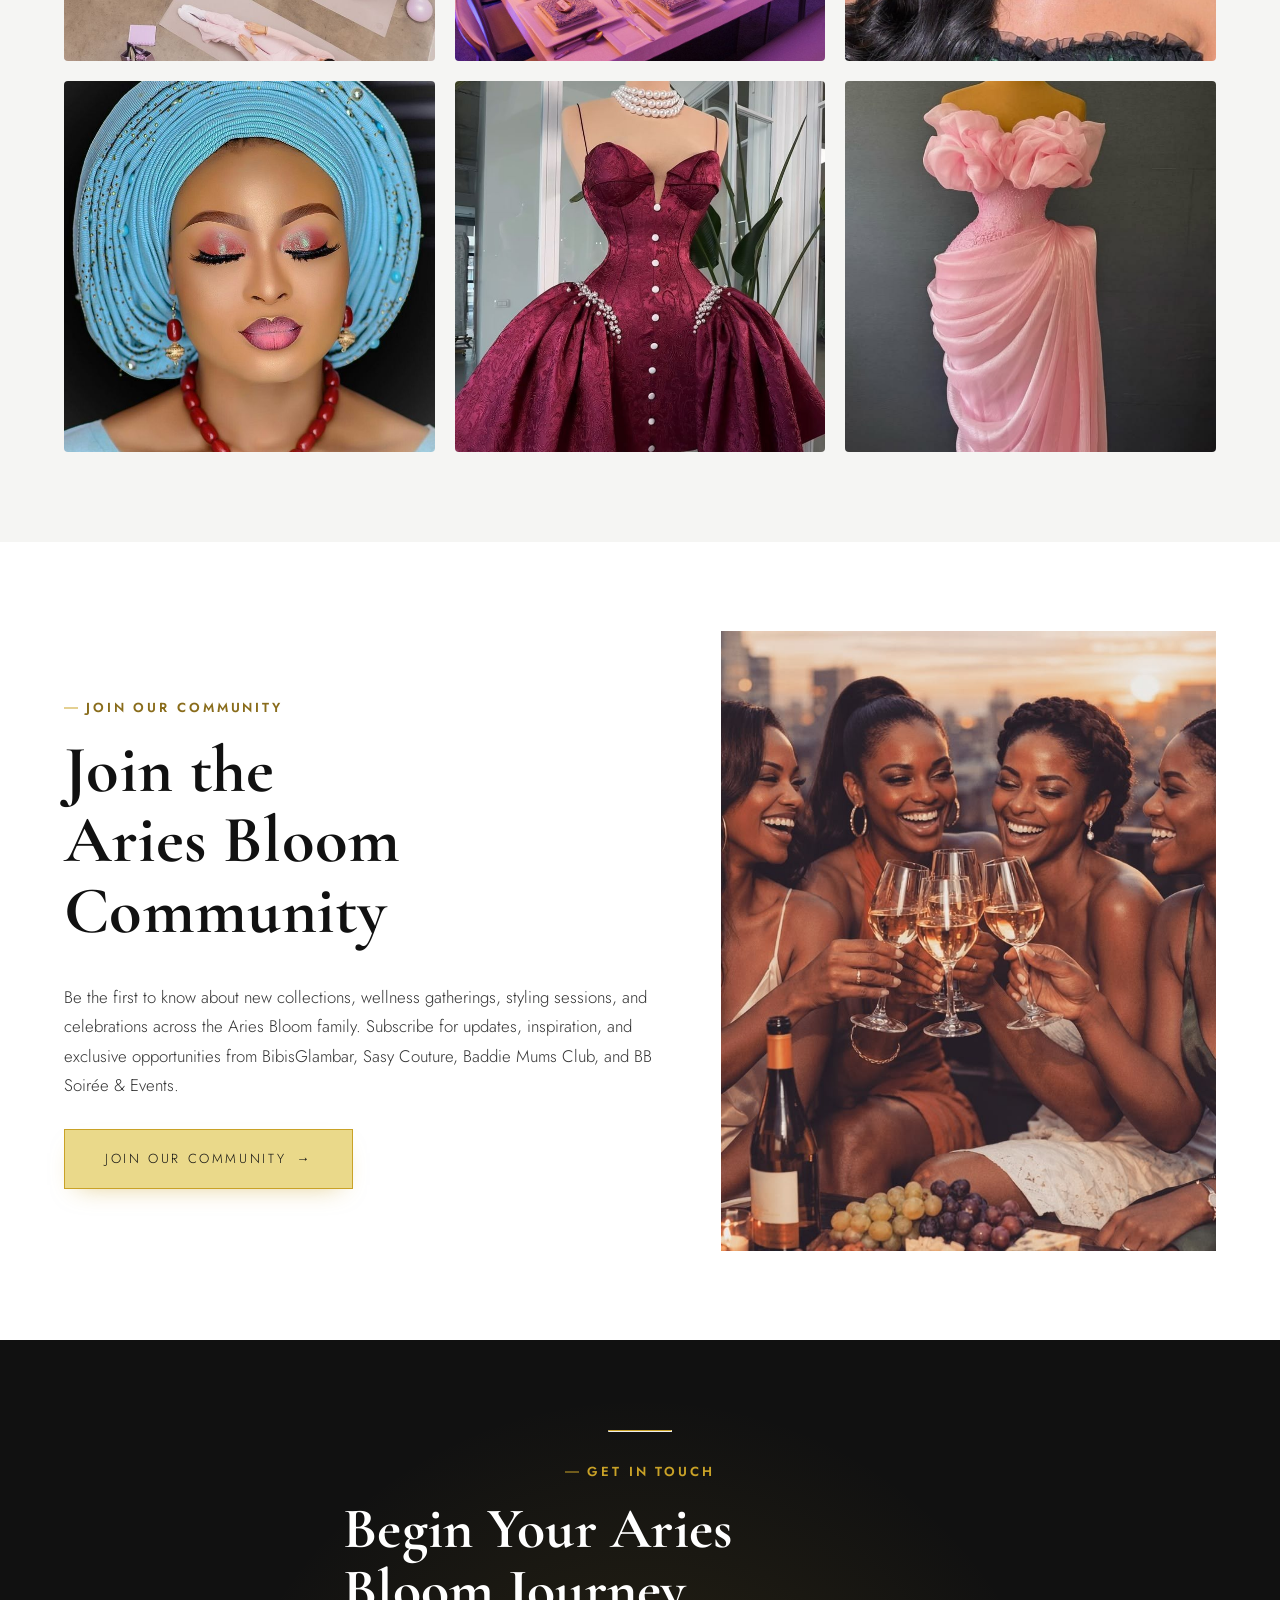
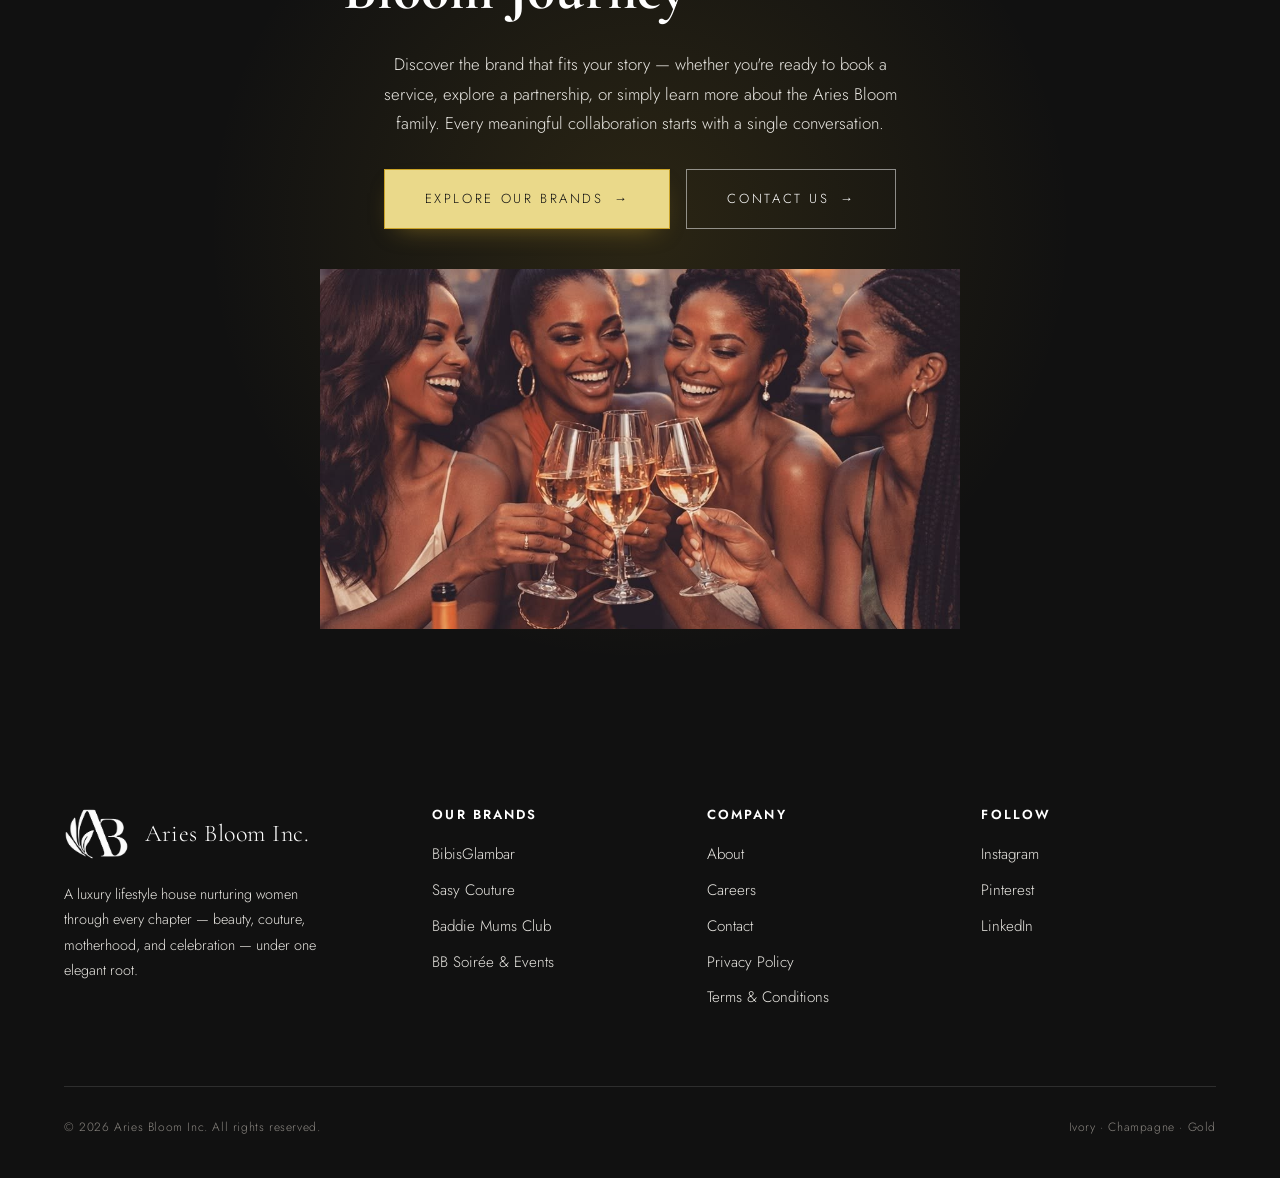
==== commit e01100dc: "Add files via upload" ====
--- a/index.html
+++ b/index.html
@@ -89,7 +89,6 @@
       <span class="eyebrow">Our Brands</span>
       <h2 style="max-width:20ch; margin-bottom:0.5em;">Four Distinct Brands. One Extraordinary Vision.</h2>
       <p class="lede" style="font-size:1.05rem;">Aries Bloom Inc. brings together four brands, each designed to inspire confidence and enrich lives in its own distinct way. Together, they form a single story about becoming — one chapter at a time.</p>
-      <a href="our-brands.html" class="btn btn--gold" style="margin-top:1.2em;">Explore Our Brands</a>
     </div>
     <div class="brand-grid reveal">
 
@@ -133,6 +132,9 @@
         <p>Whether planning an intimate gathering or a large-scale celebration, every event is styled with the same restraint and elegance found throughout the Aries Bloom family. Every occasion reflects BB Soirée &amp; Events' commitment to thoughtful design, flawless execution, and moments worth remembering.</p>
       </article>
 
+    </div>
+    <div style="text-align:center; padding:2.4em var(--gutter) 0;">
+      <a href="our-brands.html" class="btn btn--gold">Explore Our Brands</a>
     </div>
   </section>
 
--- a/css/style.css
+++ b/css/style.css
@@ -77,7 +77,7 @@
   line-height: 1.7;
   -webkit-font-smoothing: antialiased;
   text-rendering: optimizeLegibility;
-  text-align: justify;
+  text-align: left;
 }
 
 h1, h2, h3, h4 {
@@ -87,6 +87,7 @@
   margin: 0 0 0.55em;
   letter-spacing: 0.005em;
   text-wrap: balance;
+  text-align: left;
 }
 
 h1 { font-size: clamp(3.2rem, 7.5vw, 6.4rem); font-weight: 700; line-height: 1.02; margin-bottom: 0.4em; }
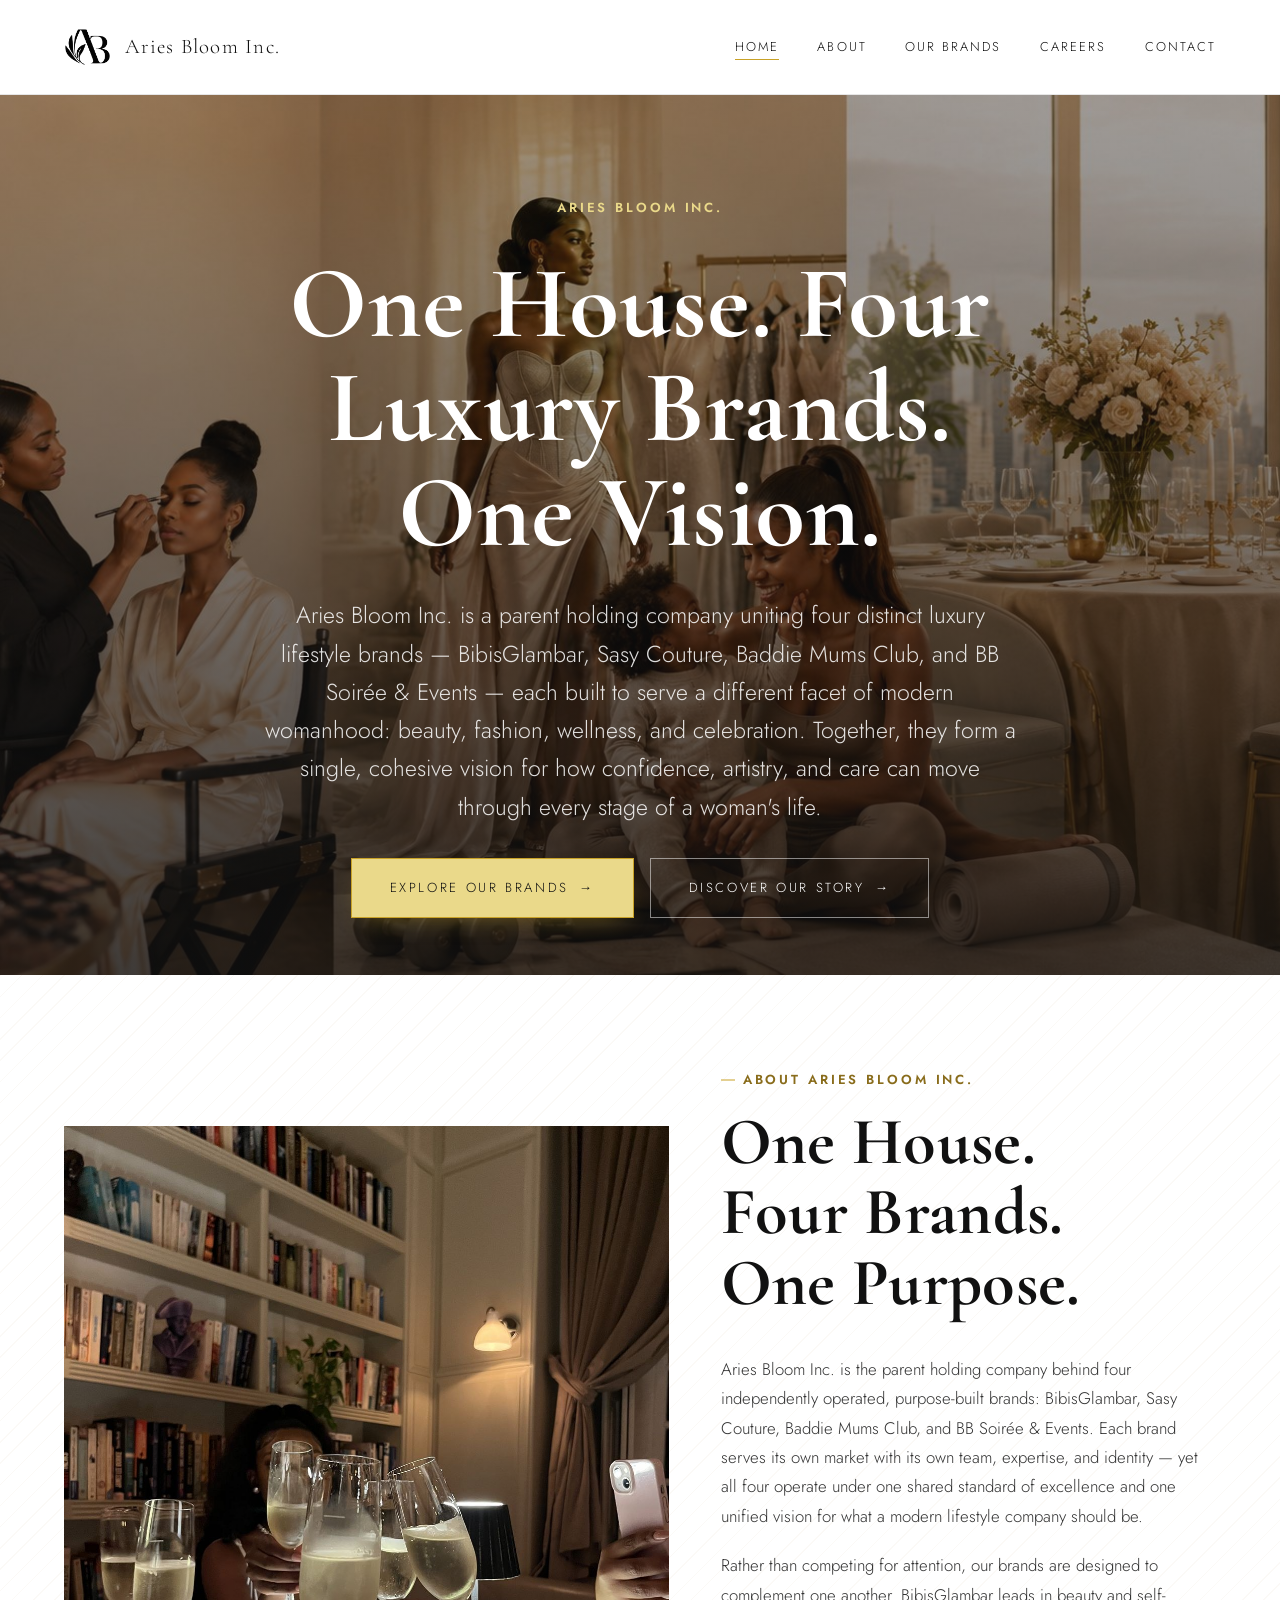
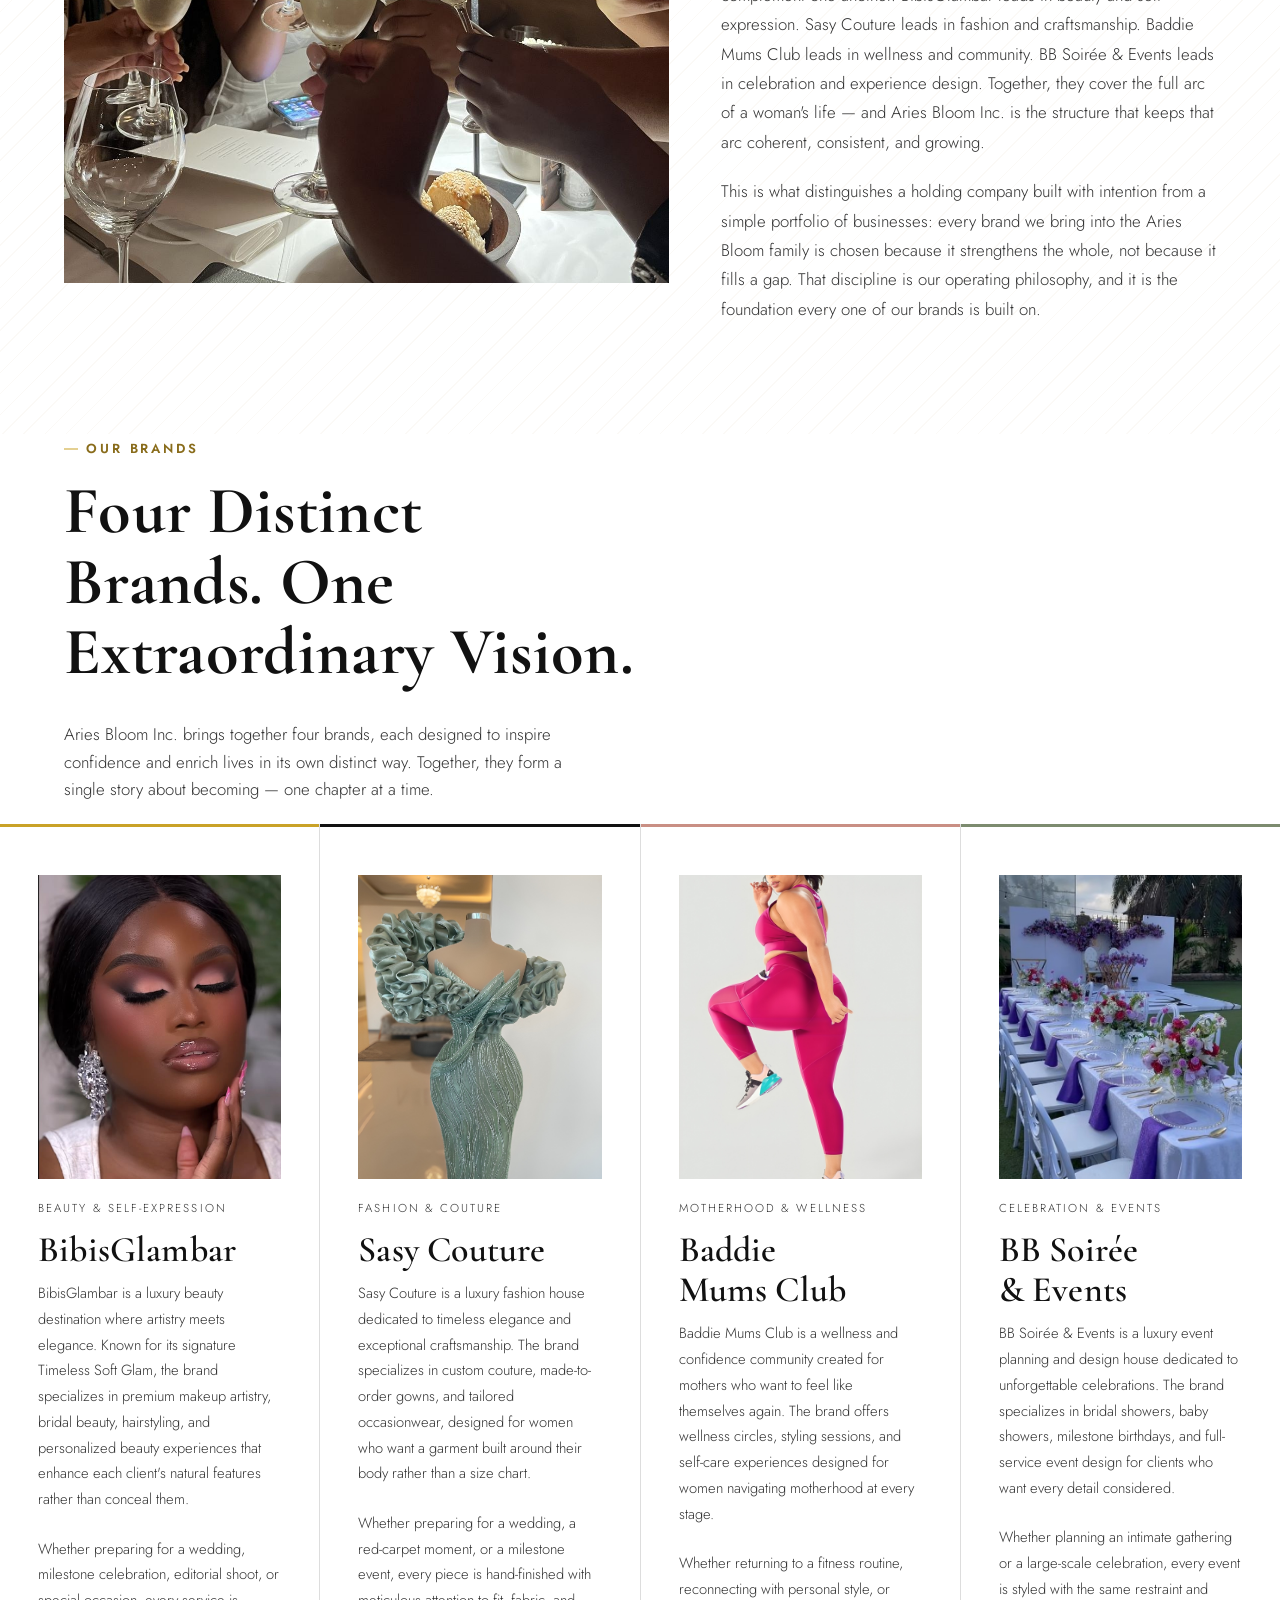
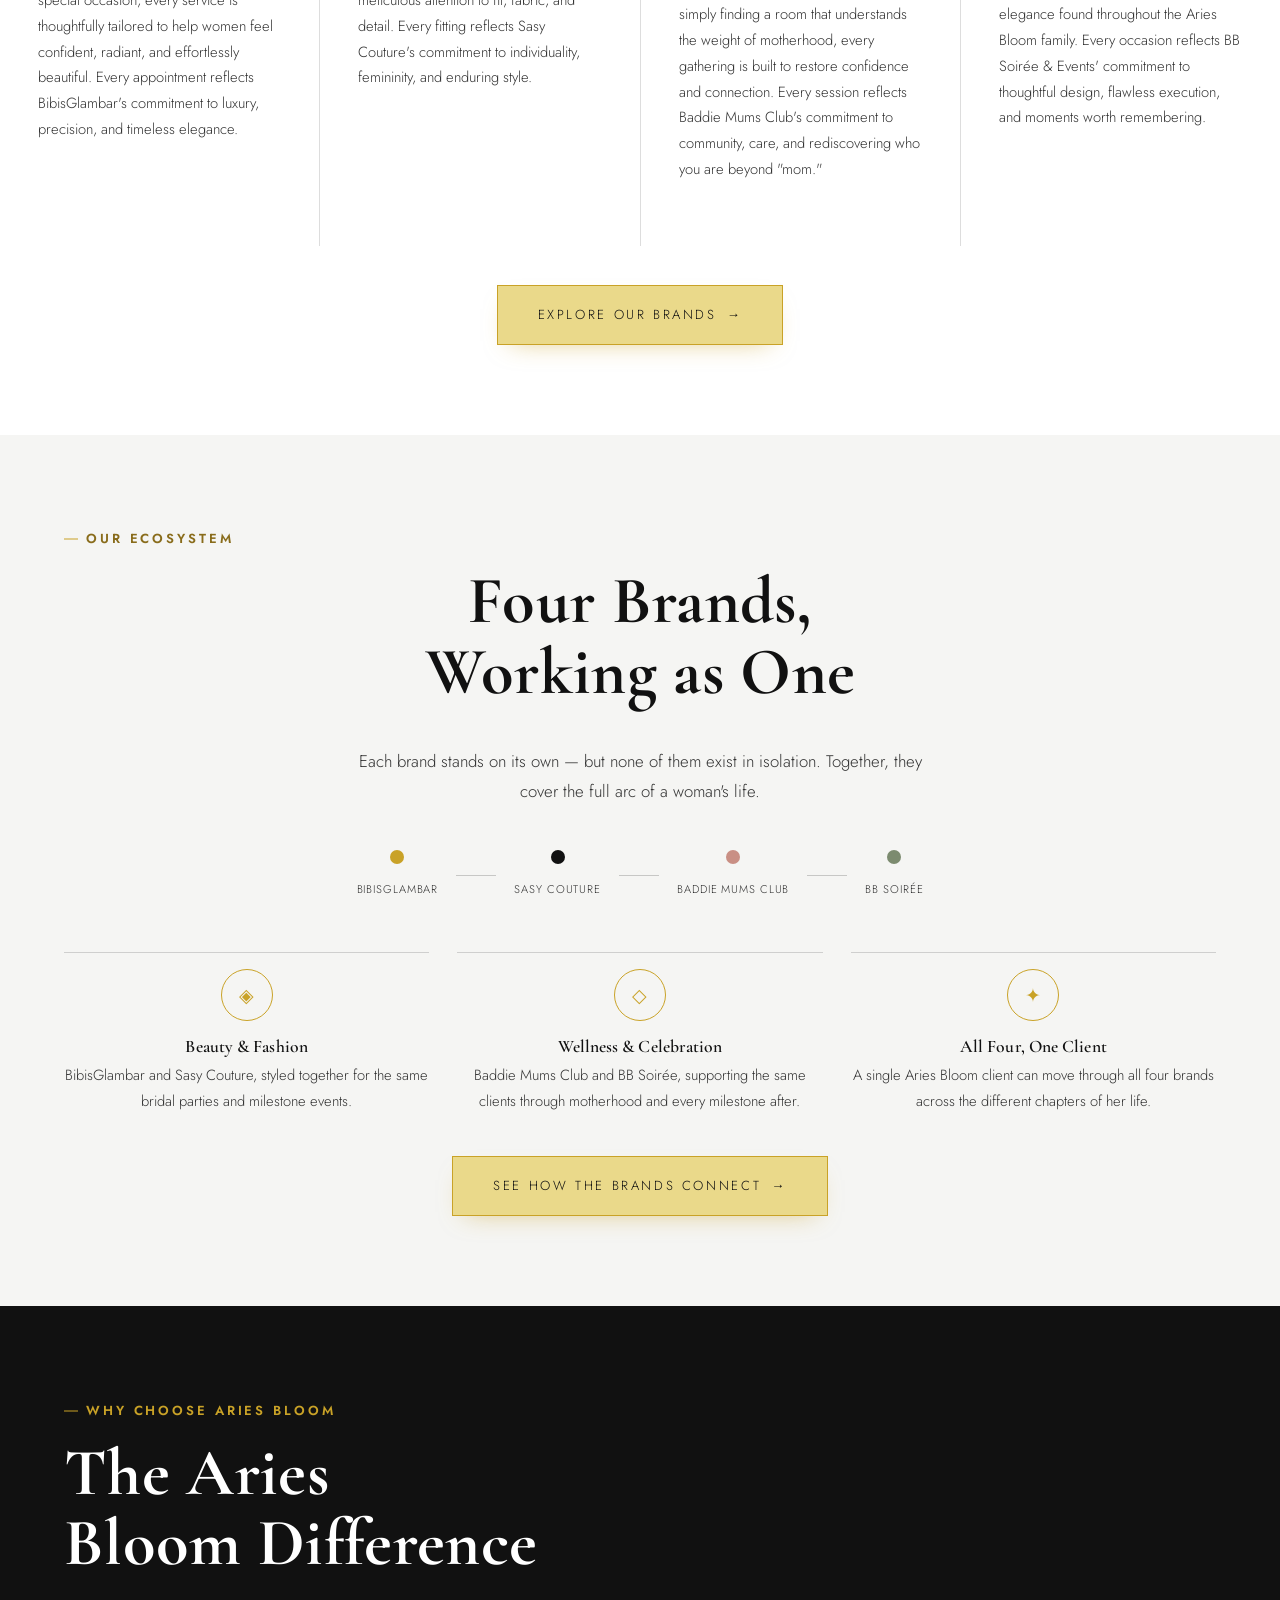
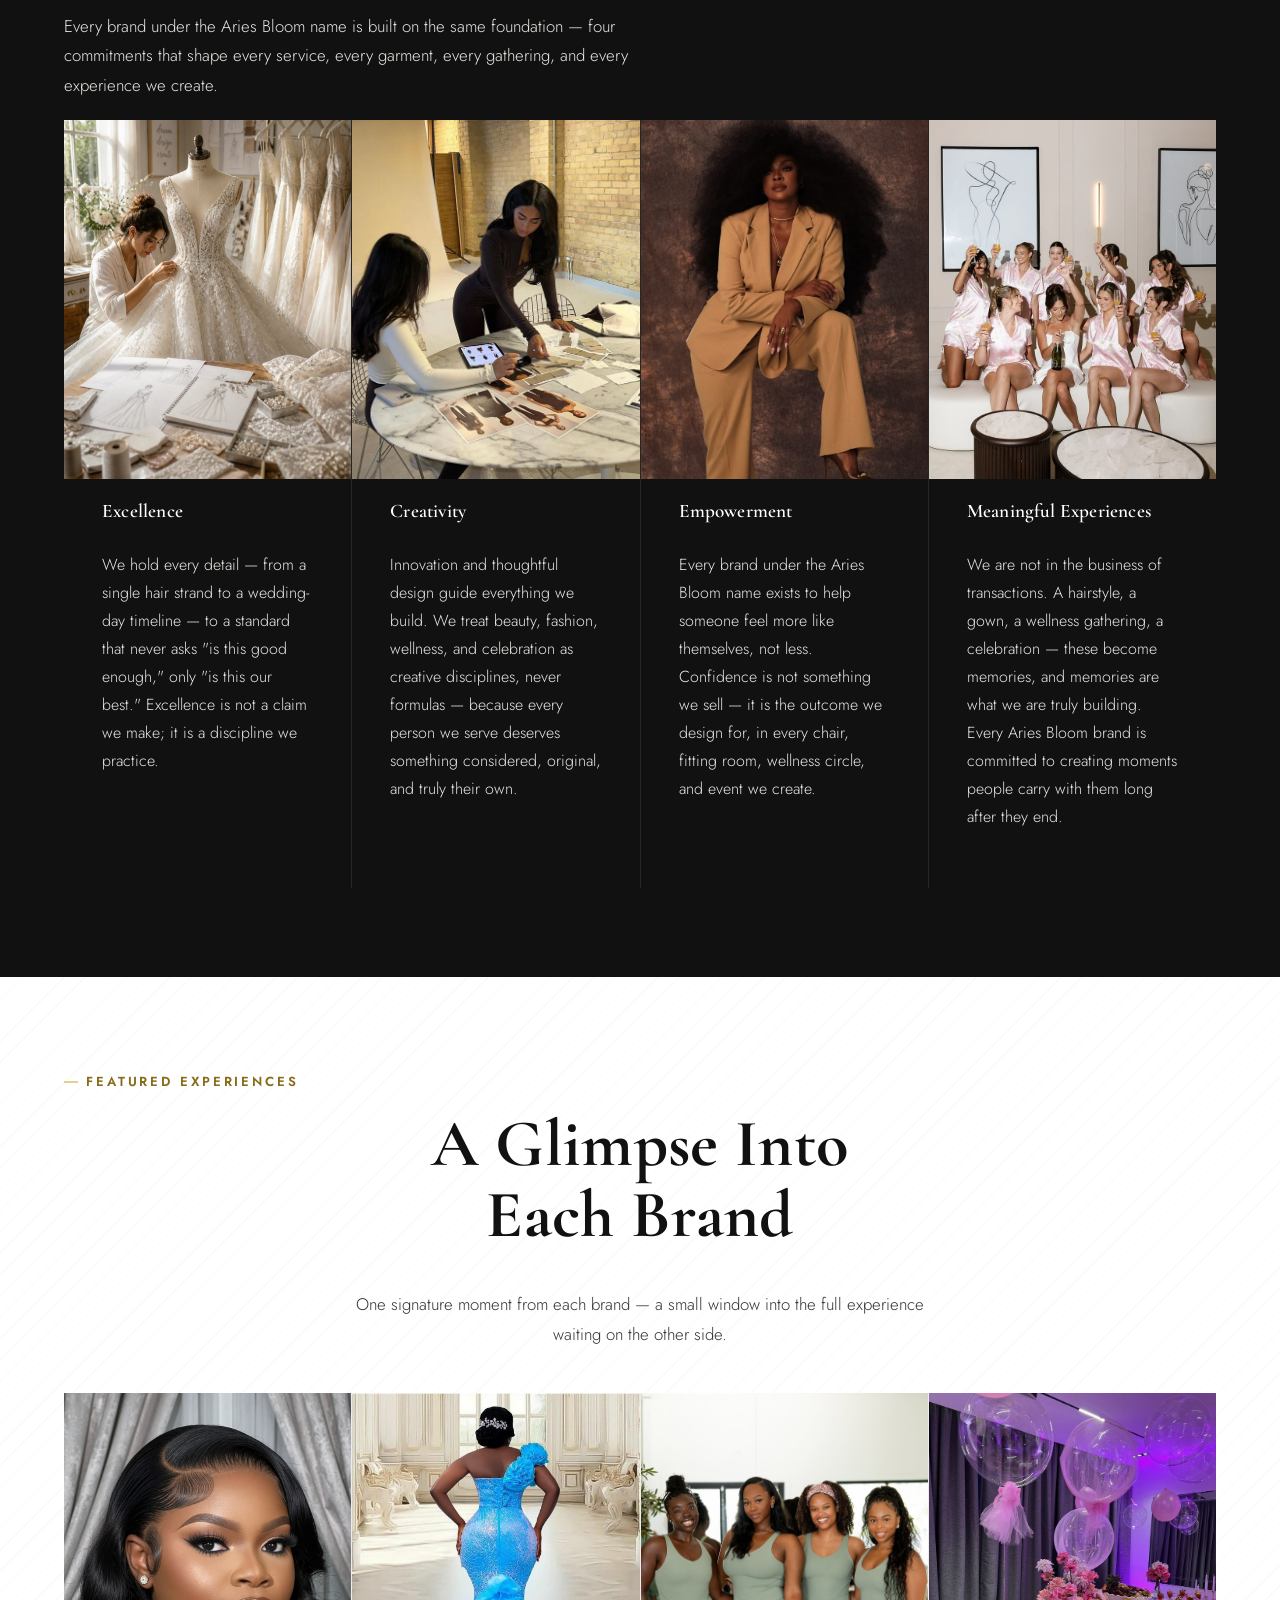
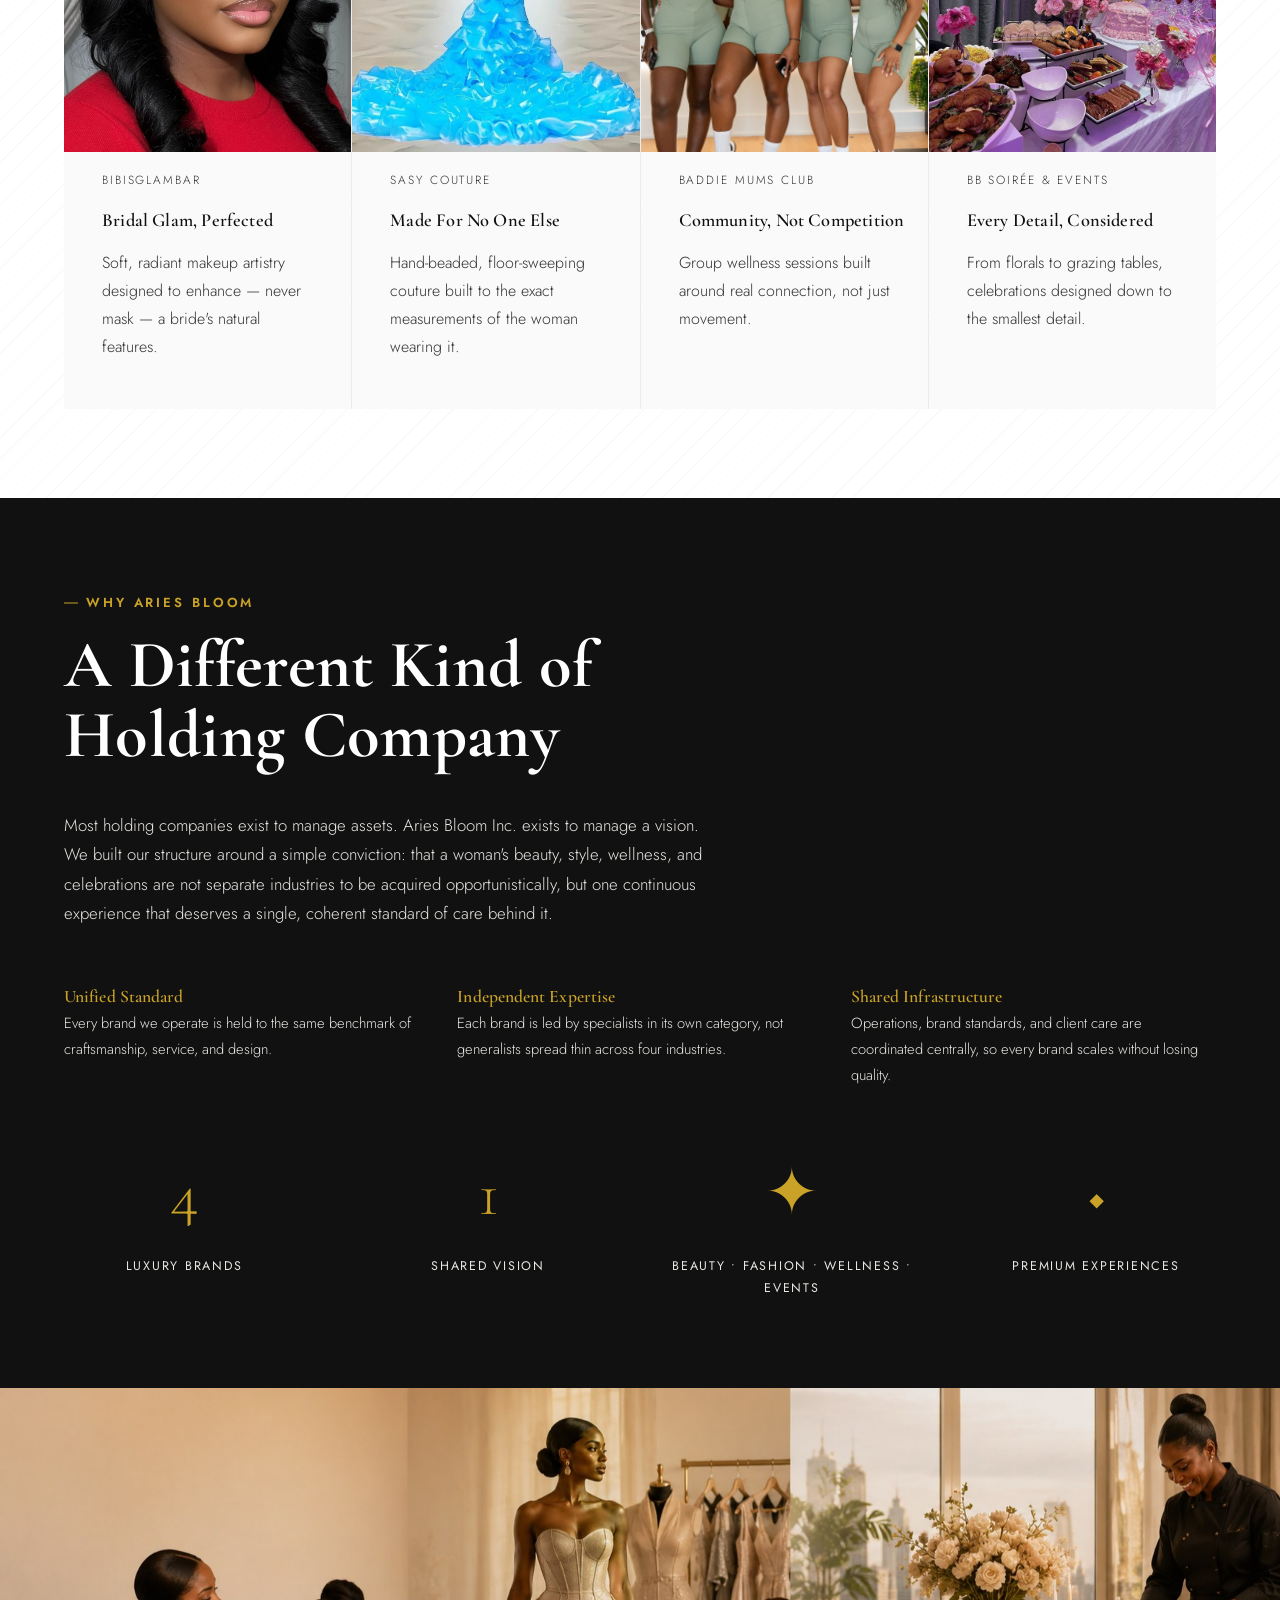
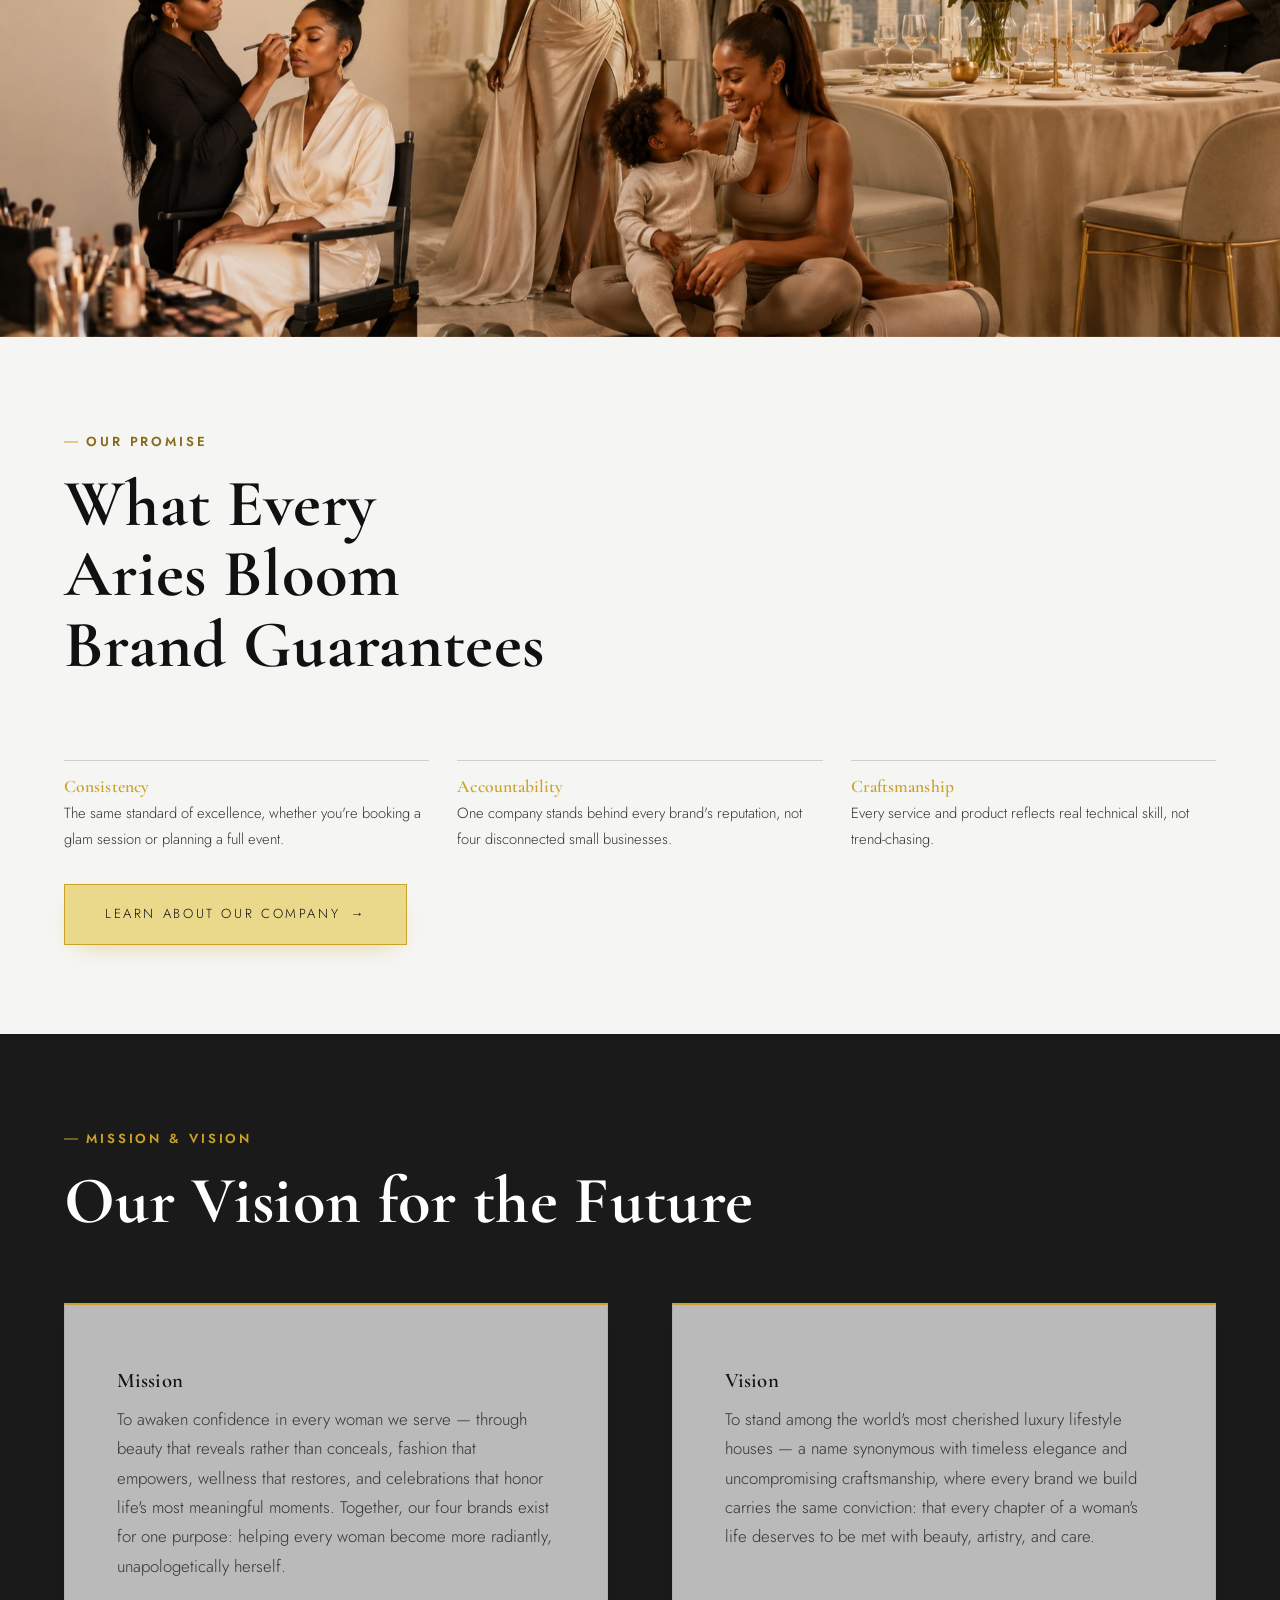
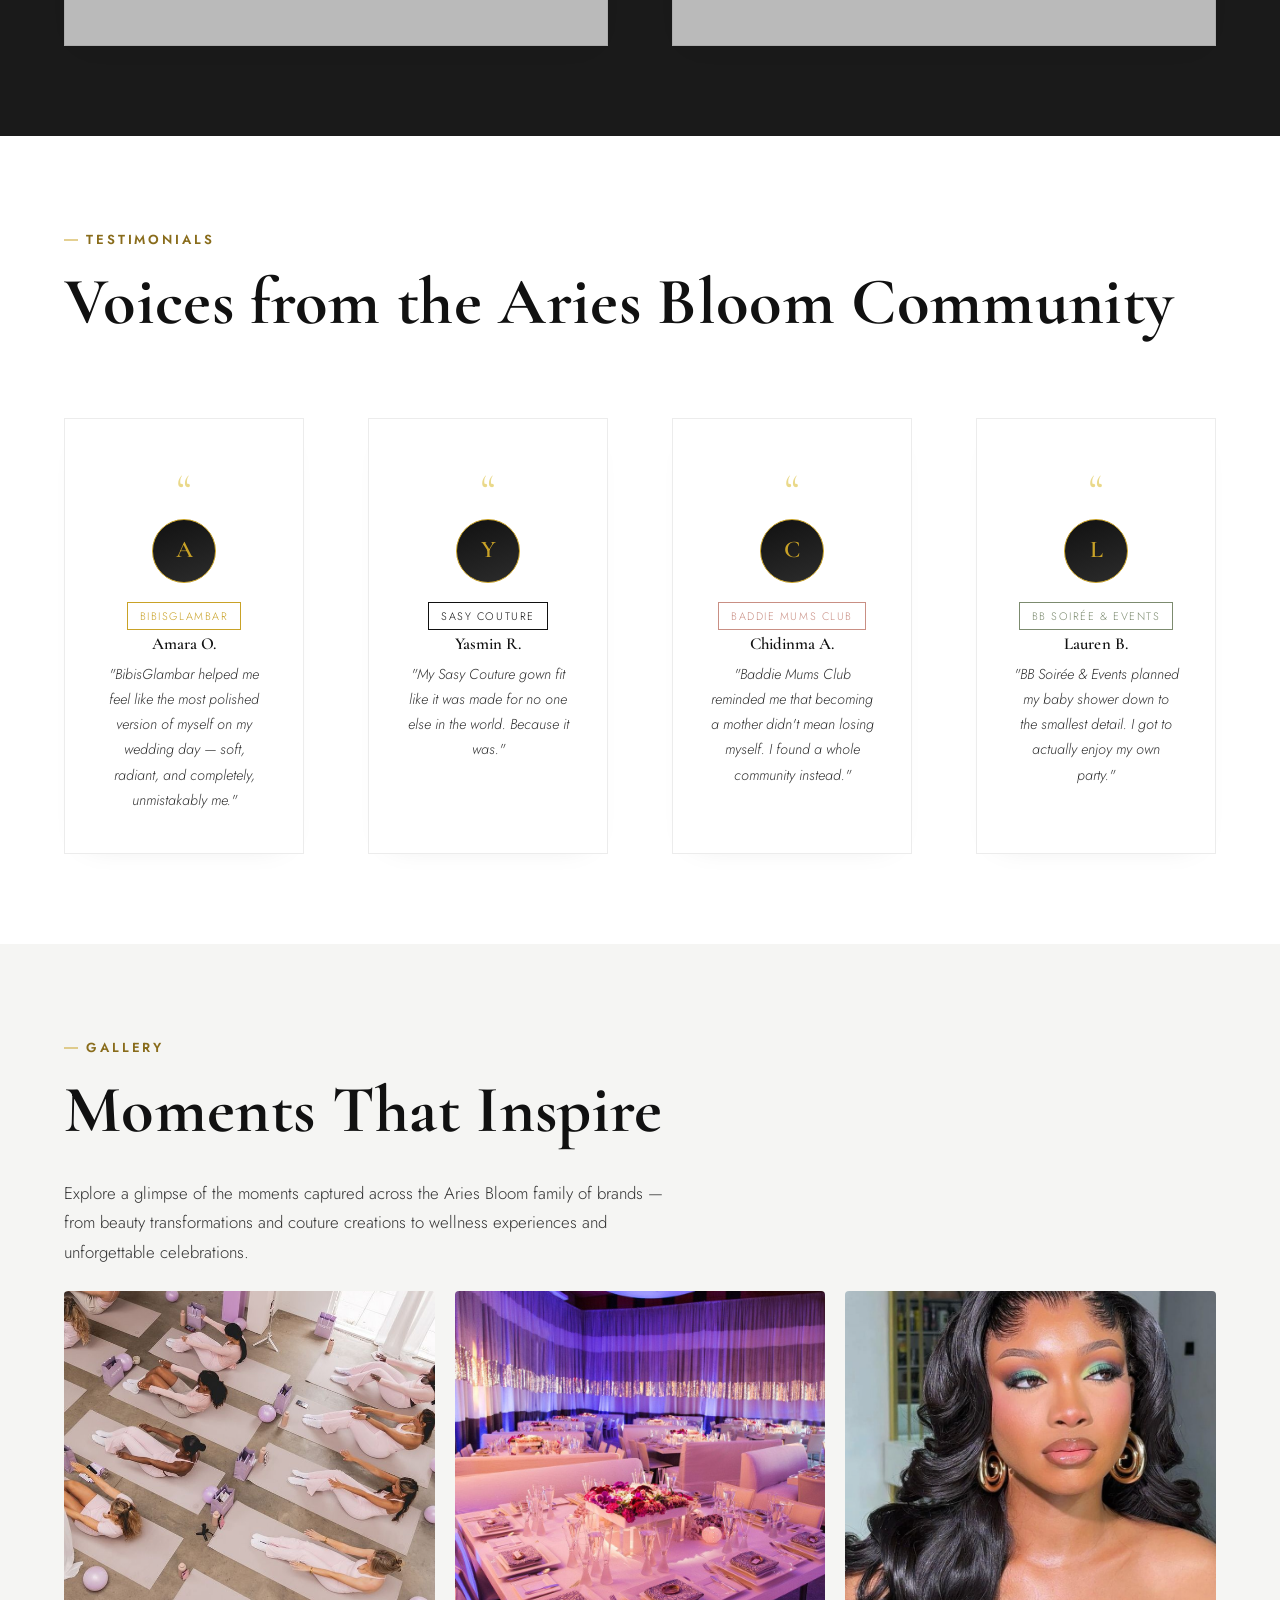
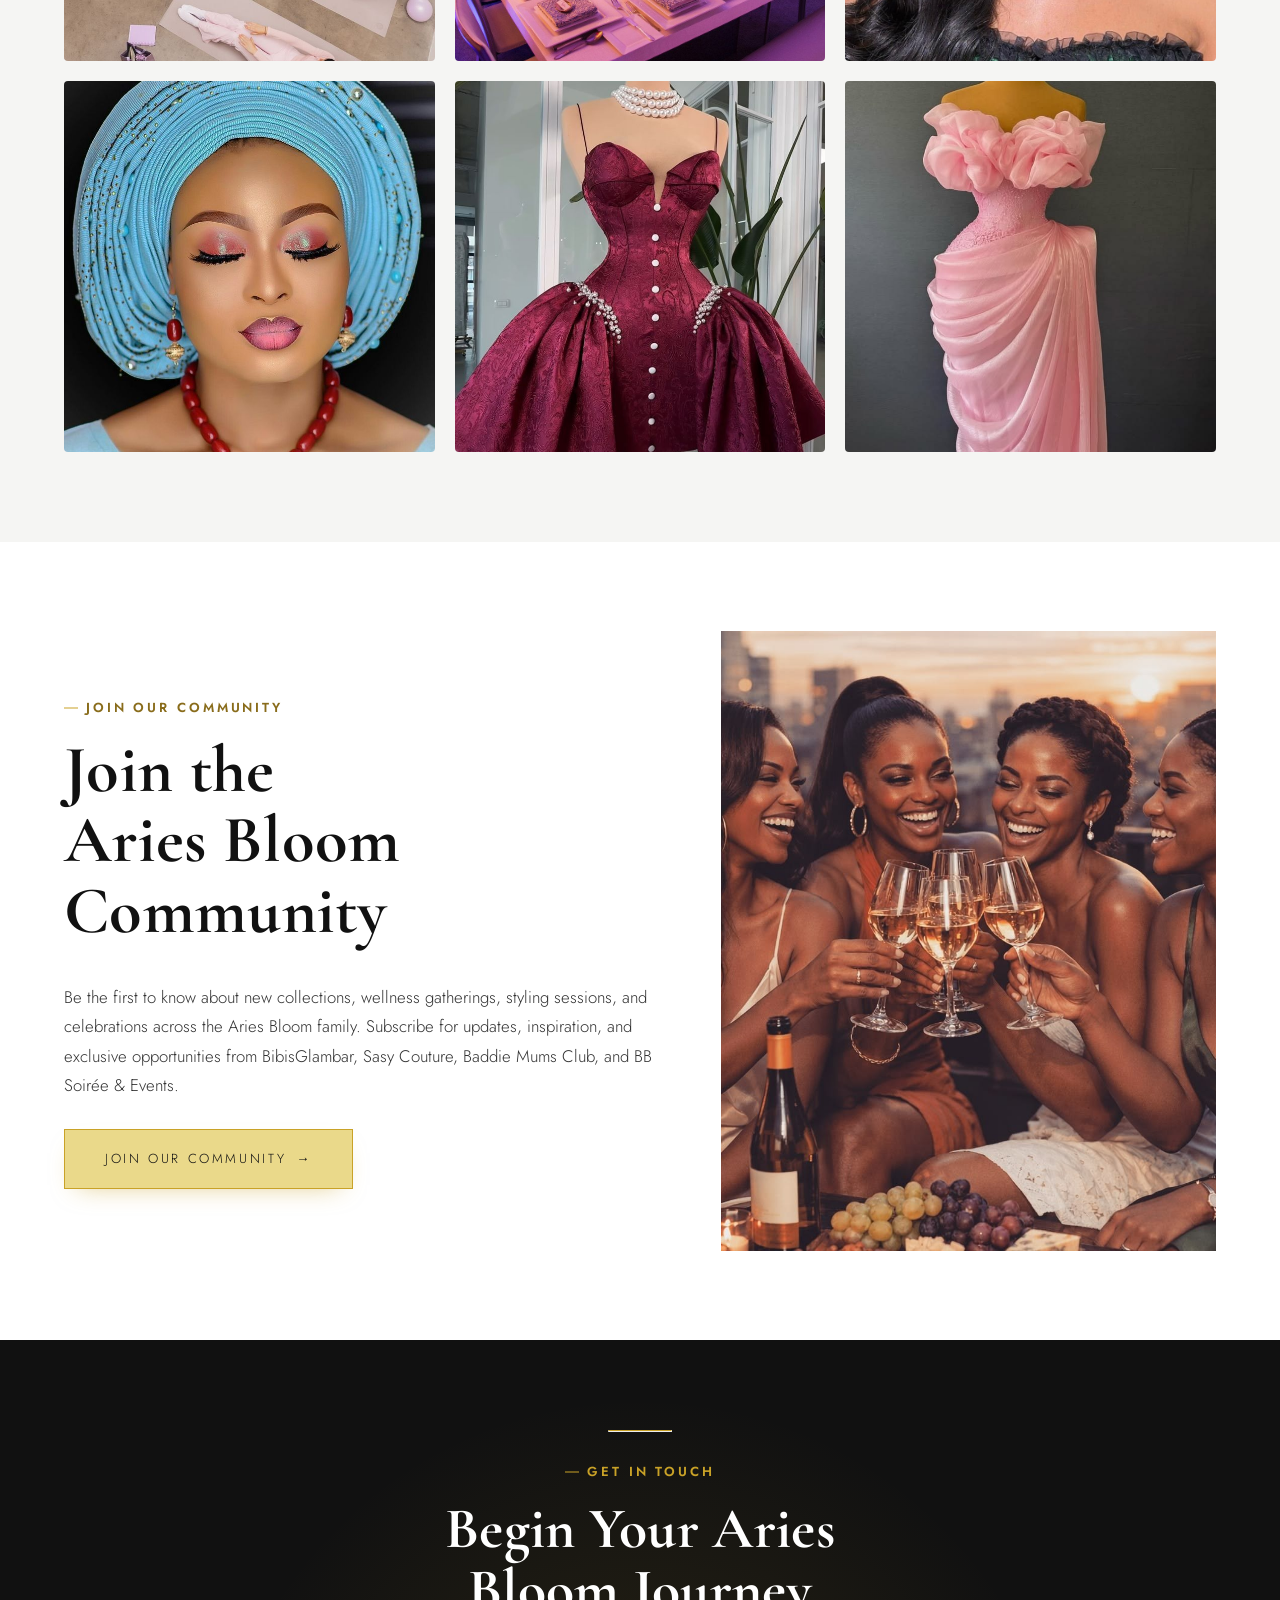
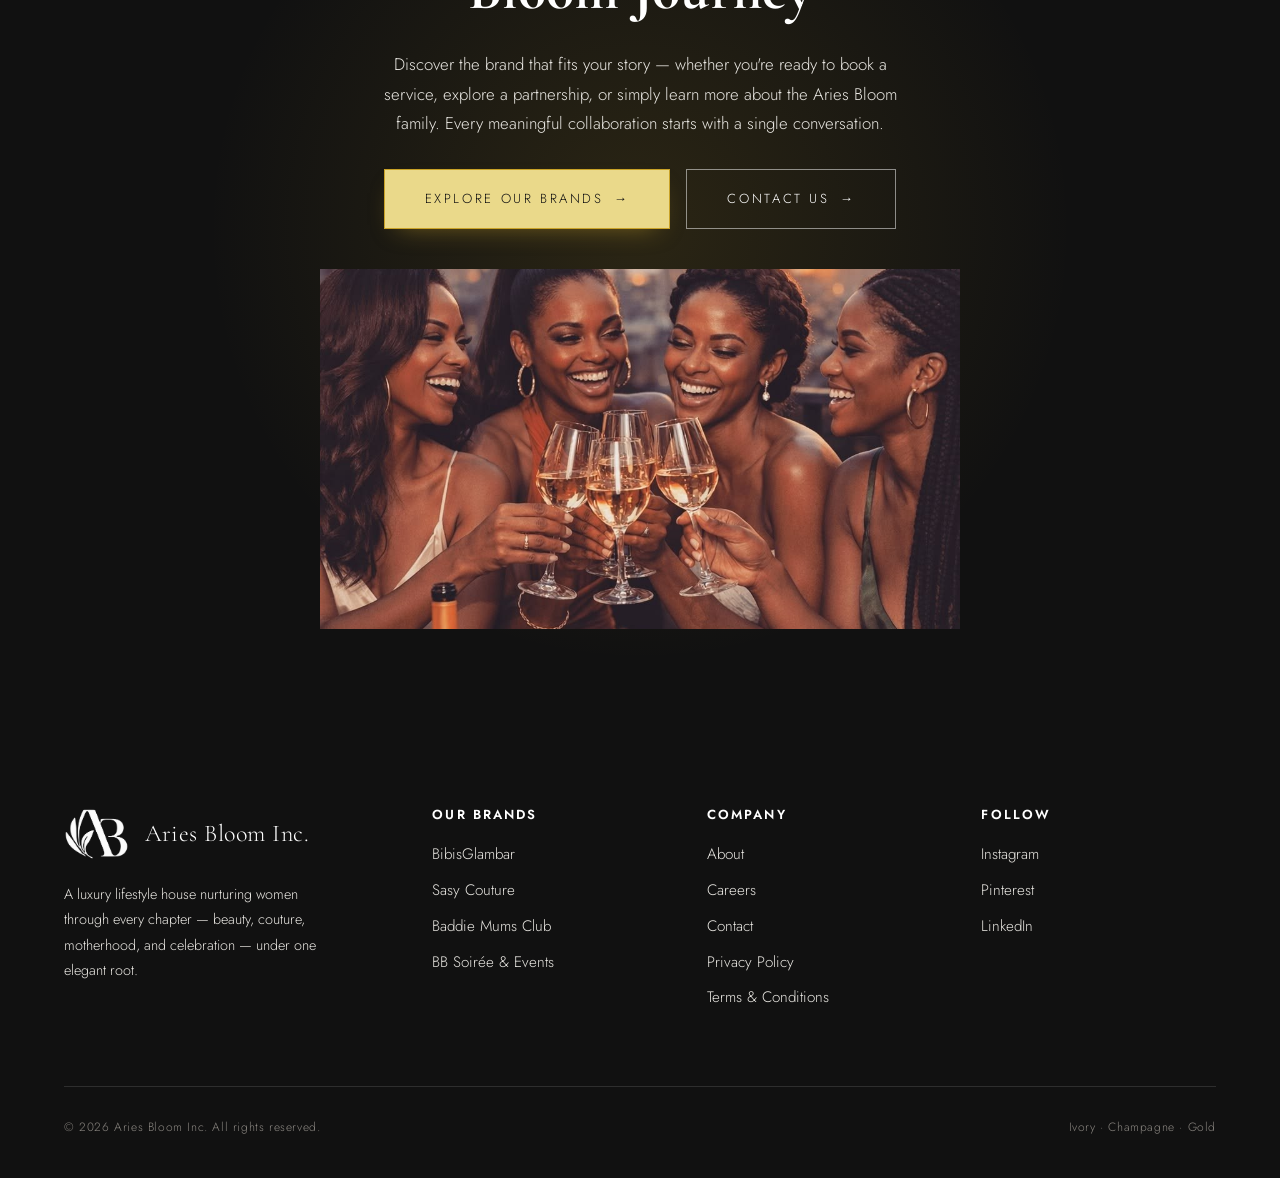
==== commit 2d09d860: "Add files via upload" ====
--- a/index.html
+++ b/index.html
@@ -29,7 +29,7 @@
       <img src="images/logo-mark-black.png" alt="" aria-hidden="true" class="nav__logo">
       Aries Bloom Inc.
     </a>
-    <button class="nav__toggle" aria-expanded="false" aria-controls="primary-nav">Menu</button>
+    <button class="nav__toggle" aria-expanded="false" aria-controls="primary-nav" aria-label="Menu"><span class="hamburger"></span></button>
     <ul class="nav__links" id="primary-nav">
       <li><a href="index.html" aria-current="page">Home</a></li>
       <li><a href="about.html">About</a></li>
--- a/css/style.css
+++ b/css/style.css
@@ -87,7 +87,6 @@
   margin: 0 0 0.55em;
   letter-spacing: 0.005em;
   text-wrap: balance;
-  text-align: left;
 }
 
 h1 { font-size: clamp(3.2rem, 7.5vw, 6.4rem); font-weight: 700; line-height: 1.02; margin-bottom: 0.4em; }
@@ -294,30 +293,118 @@
 @media (max-width: 860px) {
   .nav__links {
     position: fixed;
-    inset: 72px 0 0 0;
-    background: var(--ivory);
+    inset: 0;
+    z-index: 200;
+    background: rgba(17,17,17,0.97);
+    backdrop-filter: blur(16px);
+    -webkit-backdrop-filter: blur(16px);
     flex-direction: column;
-    padding: 40px var(--gutter);
-    gap: 26px;
+    align-items: center;
+    justify-content: center;
+    gap: 0;
+    padding: 0;
     font-size: 1rem;
-    transform: translateY(-8px);
     opacity: 0;
     pointer-events: none;
-    transition: opacity 0.3s ease, transform 0.3s ease;
+    transition: opacity 0.4s cubic-bezier(.22,1,.36,1);
   }
-  .nav__links.is-open { opacity: 1; pointer-events: auto; transform: translateY(0); }
-  .nav__toggle {
-    display: block;
-    background: none; border: none; cursor: pointer;
-    font-family: var(--font-body);
-    font-size: 0.7rem; letter-spacing: 0.2em; text-transform: uppercase;
-    min-height: 44px; min-width: 44px;
+  .nav__links.is-open {
+    opacity: 1;
+    pointer-events: auto;
+  }
+  .nav__links li {
+    width: 100%;
+    text-align: center;
+    border-bottom: 1px solid rgba(255,255,255,0.06);
+  }
+  .nav__links li:first-child {
+    border-top: 1px solid rgba(255,255,255,0.06);
   }
   .nav__links a {
-    display: inline-block;
-    padding: 10px 0;
+    display: block;
+    padding: 22px 24px;
     min-height: 44px;
+    font-family: var(--font-display);
+    font-size: 1.35rem;
+    font-weight: 400;
+    letter-spacing: 0.1em;
+    text-transform: uppercase;
+    color: var(--ivory);
+    transition: color 0.3s ease, letter-spacing 0.3s ease;
   }
+  .nav__links a:hover,
+  .nav__links a[aria-current="page"] {
+    color: var(--gold);
+    letter-spacing: 0.16em;
+  }
+  .nav__links a::after { display: none; }
+
+  /* --- Hamburger toggle button --- */
+  .nav__toggle {
+    display: flex;
+    align-items: center;
+    justify-content: center;
+    position: relative;
+    z-index: 210;
+    background: none;
+    border: none;
+    cursor: pointer;
+    width: 44px;
+    height: 44px;
+    padding: 0;
+    -webkit-tap-highlight-color: transparent;
+  }
+  .nav__toggle .hamburger {
+    display: block;
+    width: 24px;
+    height: 2px;
+    background: var(--black);
+    position: relative;
+    transition: background 0.3s ease;
+  }
+  .nav__toggle .hamburger::before,
+  .nav__toggle .hamburger::after {
+    content: '';
+    position: absolute;
+    left: 0;
+    width: 24px;
+    height: 2px;
+    background: var(--black);
+    transition: transform 0.35s cubic-bezier(.22,1,.36,1), top 0.35s cubic-bezier(.22,1,.36,1), bottom 0.35s cubic-bezier(.22,1,.36,1);
+  }
+  .nav__toggle .hamburger::before { top: -7px; }
+  .nav__toggle .hamburger::after { bottom: -7px; }
+
+  /* Open state — X icon */
+  .nav__toggle[aria-expanded="true"] .hamburger {
+    background: transparent;
+  }
+  .nav__toggle[aria-expanded="true"] .hamburger::before,
+  .nav__toggle[aria-expanded="true"] .hamburger::after {
+    background: var(--ivory);
+  }
+  .nav__toggle[aria-expanded="true"] .hamburger::before {
+    top: 0;
+    transform: rotate(45deg);
+  }
+  .nav__toggle[aria-expanded="true"] .hamburger::after {
+    bottom: 0;
+    transform: rotate(-45deg);
+  }
+
+  /* Staggered entrance for nav items */
+  .nav__links.is-open li {
+    animation: mobileNavIn 0.5s cubic-bezier(.22,1,.36,1) both;
+  }
+  .nav__links.is-open li:nth-child(1) { animation-delay: 0.05s; }
+  .nav__links.is-open li:nth-child(2) { animation-delay: 0.10s; }
+  .nav__links.is-open li:nth-child(3) { animation-delay: 0.15s; }
+  .nav__links.is-open li:nth-child(4) { animation-delay: 0.20s; }
+  .nav__links.is-open li:nth-child(5) { animation-delay: 0.25s; }
+}
+@keyframes mobileNavIn {
+  from { opacity: 0; transform: translateY(12px); }
+  to { opacity: 1; transform: translateY(0); }
 }
 
 /* Phone tier: shrink the logo/emblem mark and tighten nav padding so the
@@ -953,6 +1040,42 @@
 /* Tablets / small laptops (769–1024px) */
 @media (min-width: 769px) and (max-width: 1024px) {
   :root { --gutter: 44px; }
+}
+
+/* =========================================================
+   MOBILE TEXT ALIGNMENT (≤860px)
+   Long paragraphs: justified for an editorial look.
+   Short descriptions / brand-card text: left-aligned.
+   Labels, tags, eyebrows, small supporting text: centered.
+   Headings: untouched — they keep their existing alignment.
+   ========================================================= */
+@media (max-width: 860px) {
+  /* Long body paragraphs — justified for clean editorial feel */
+  .section > .wrap > p,
+  .split > div > p,
+  .brand-showcase > .wrap > p,
+  .brand-ed__desc {
+    text-align: justify;
+  }
+  .lede { text-align: justify; }
+
+  /* Short descriptions inside cards — left-aligned for readability */
+  .brand-card p,
+  .feature-card p,
+  .testimonial-card p,
+  .chooser-card p,
+  .mv-card p { text-align: left; }
+
+  /* Labels, tags, eyebrows, small details — centered */
+  .eyebrow { display: flex; justify-content: center; padding-left: 22px; }
+  .tag { text-align: center; display: block; }
+  .stat__label { text-align: center; }
+  .pillar__num { text-align: center; }
+  .brand-card .tag { text-align: center; }
+
+  /* Values row items — center the small text */
+  .values-row p { text-align: center; }
+  .values-row h4 { text-align: center; }
 }
 
 /* Large desktops (1441px+) — let content breathe at wider viewports */
